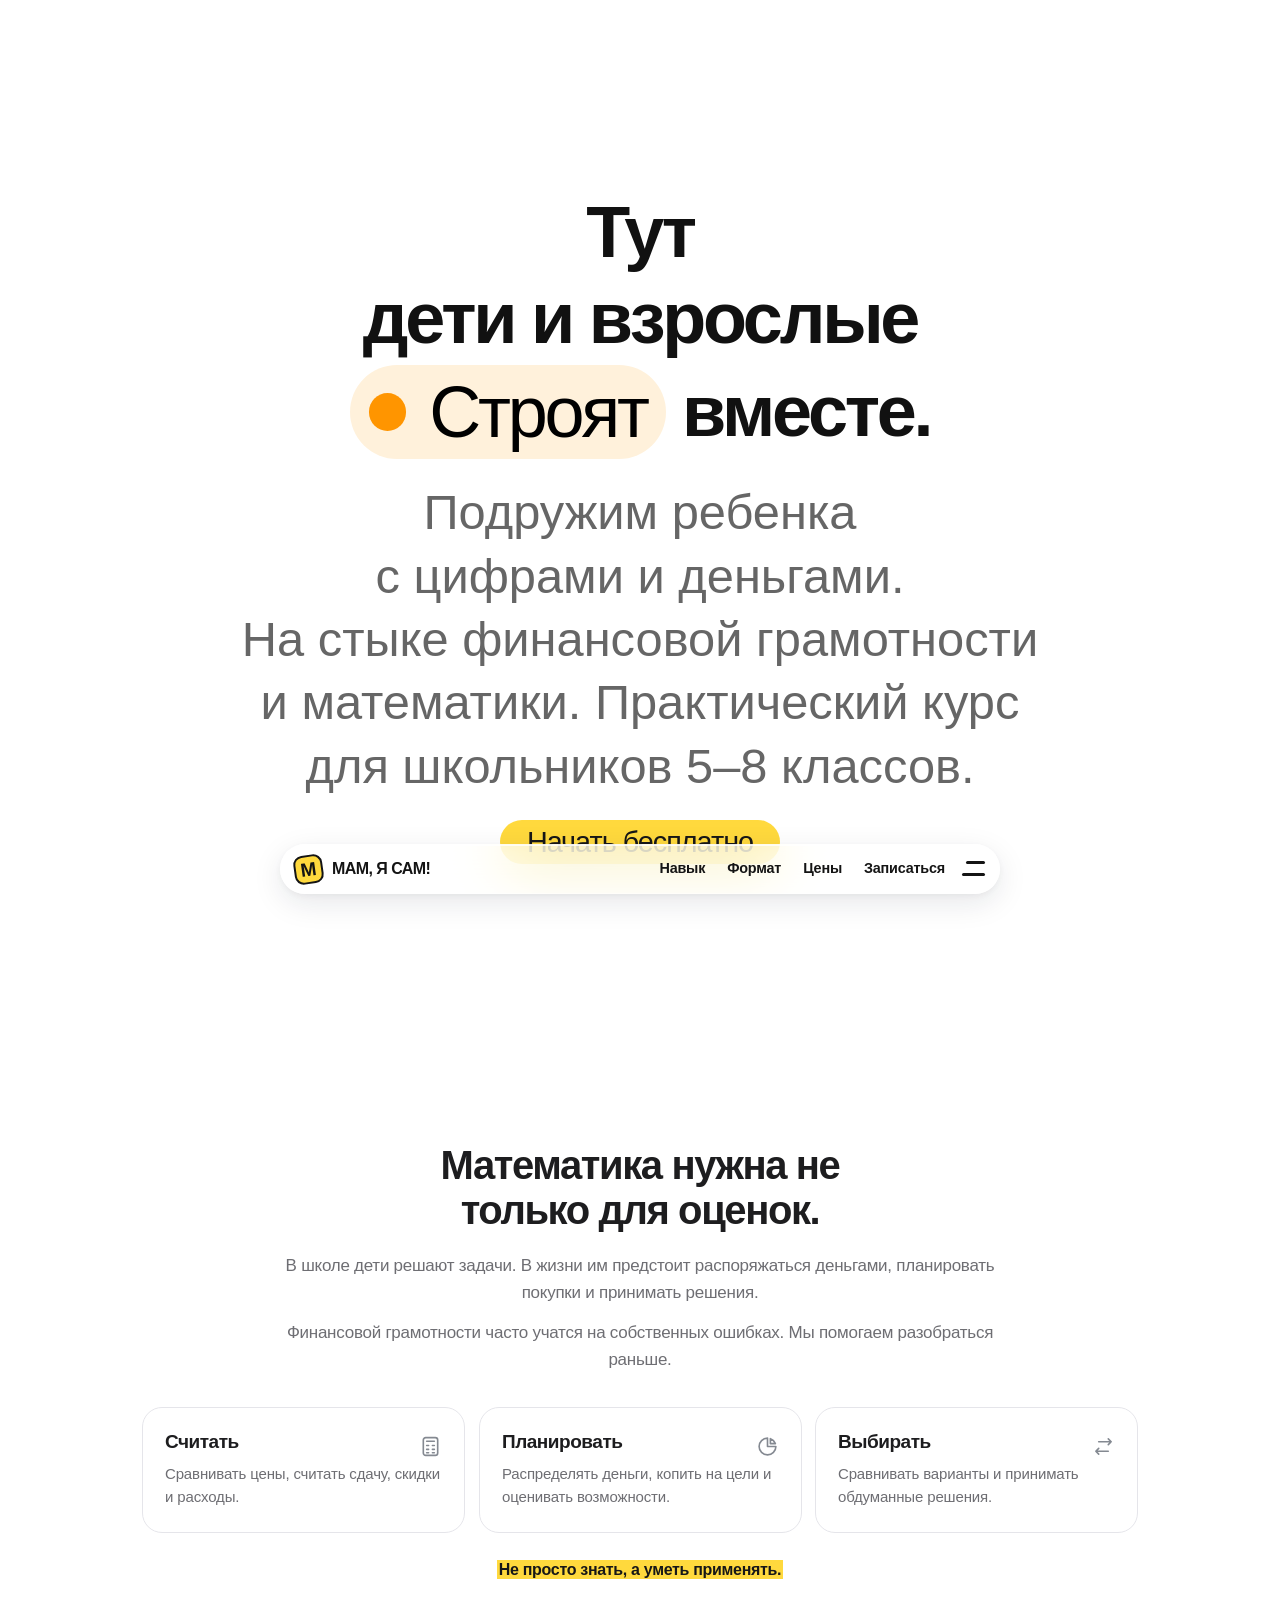
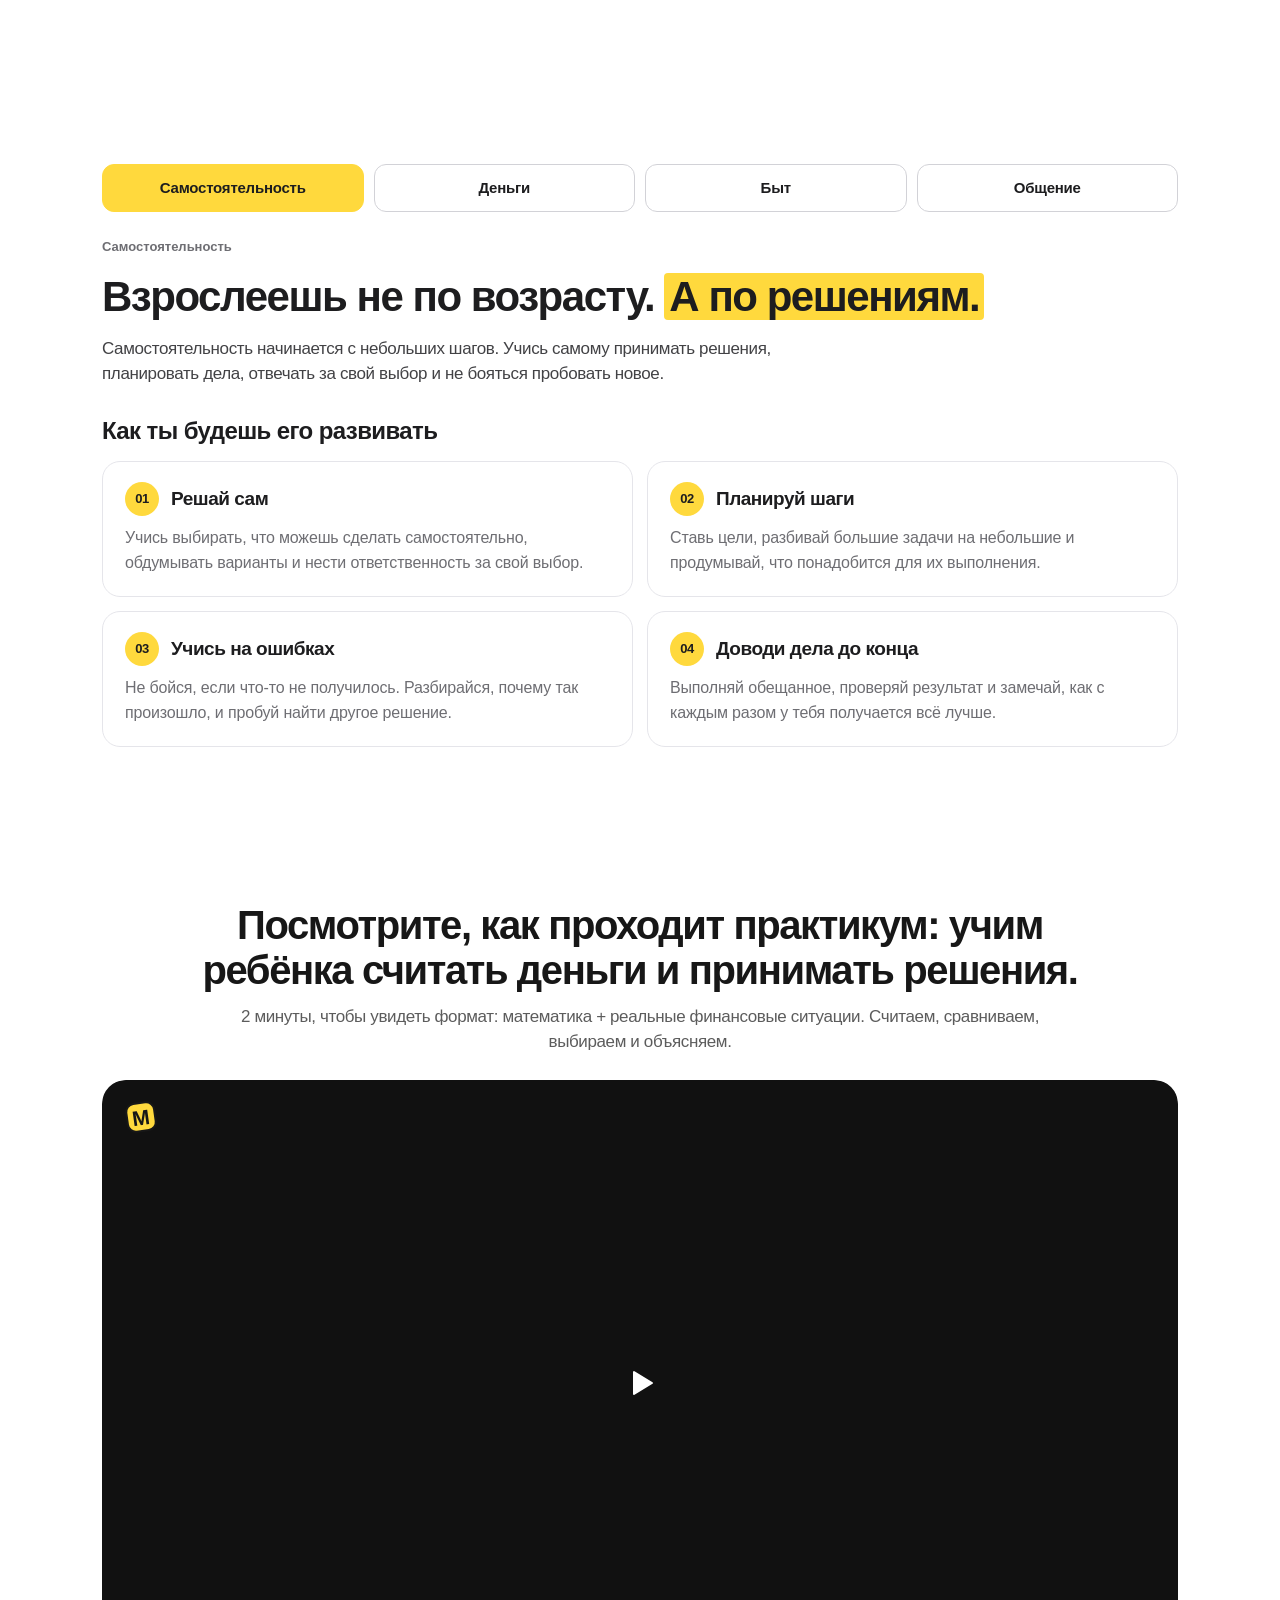
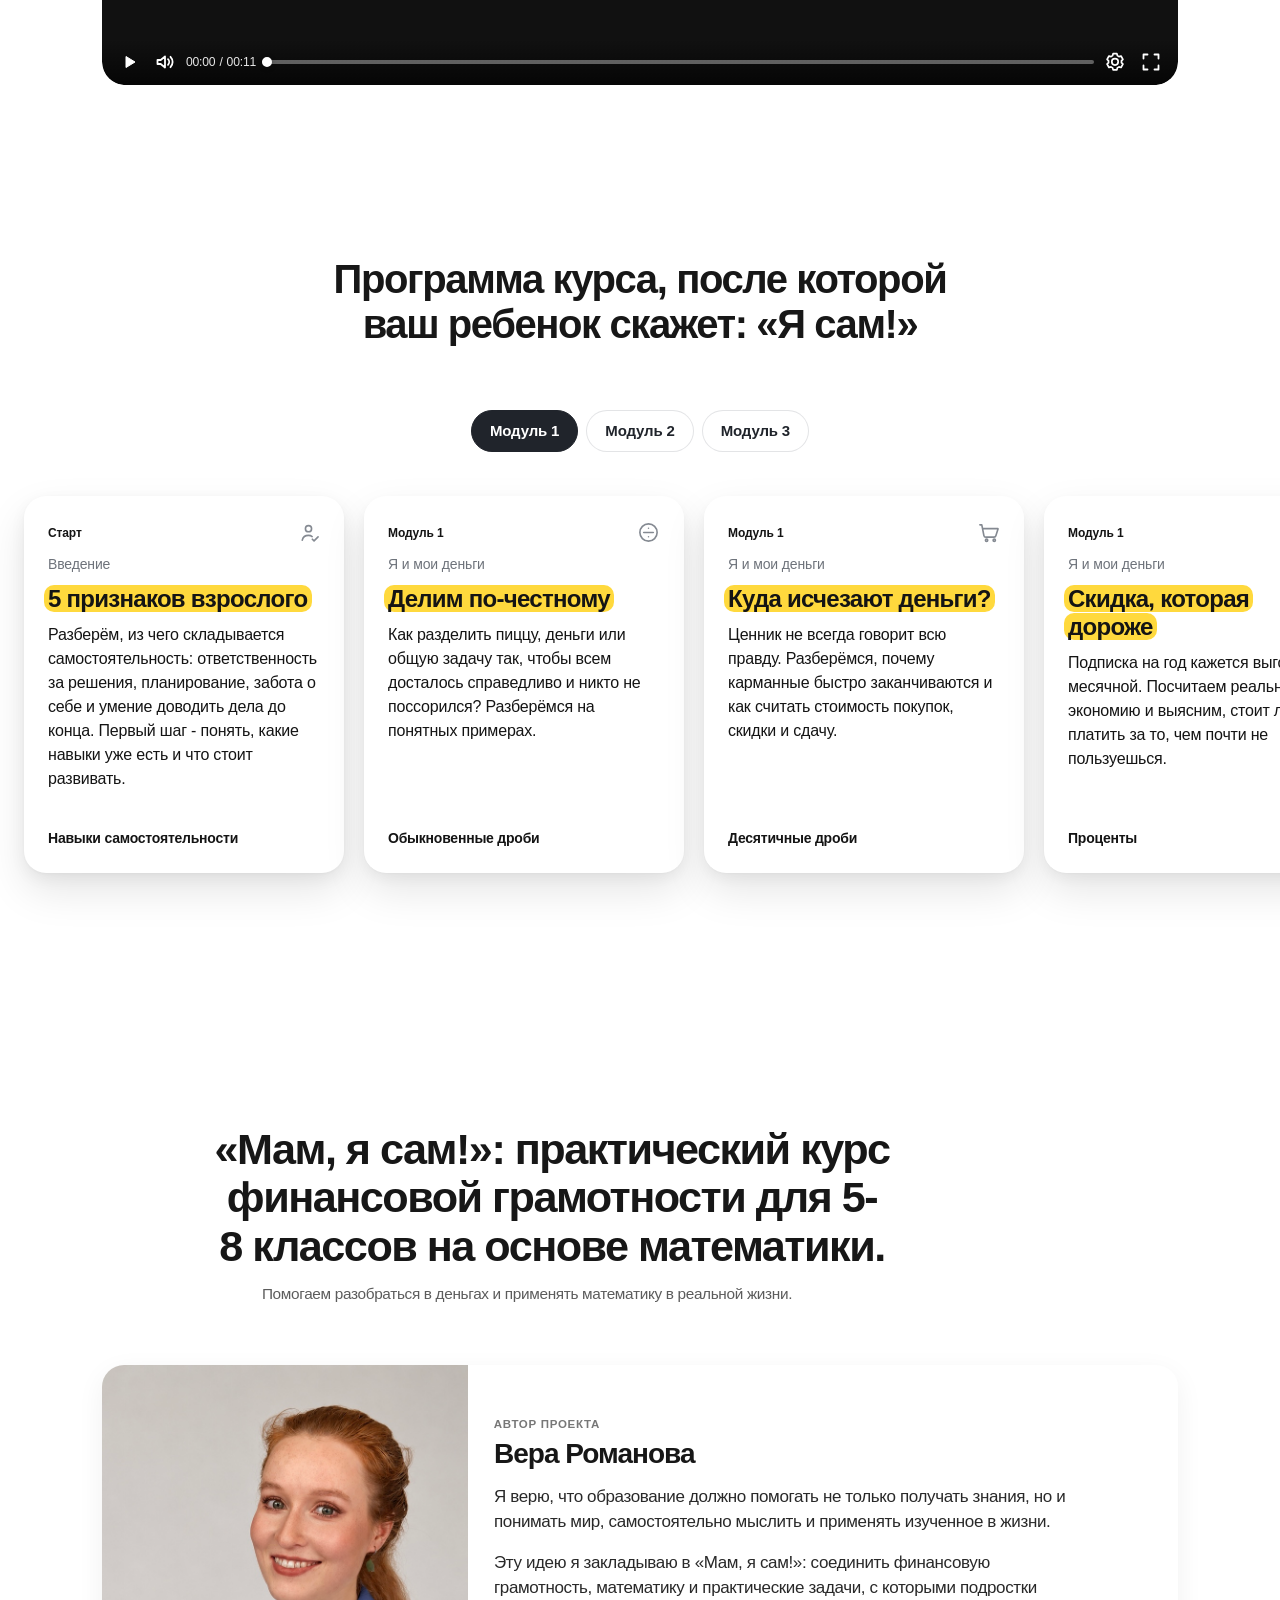
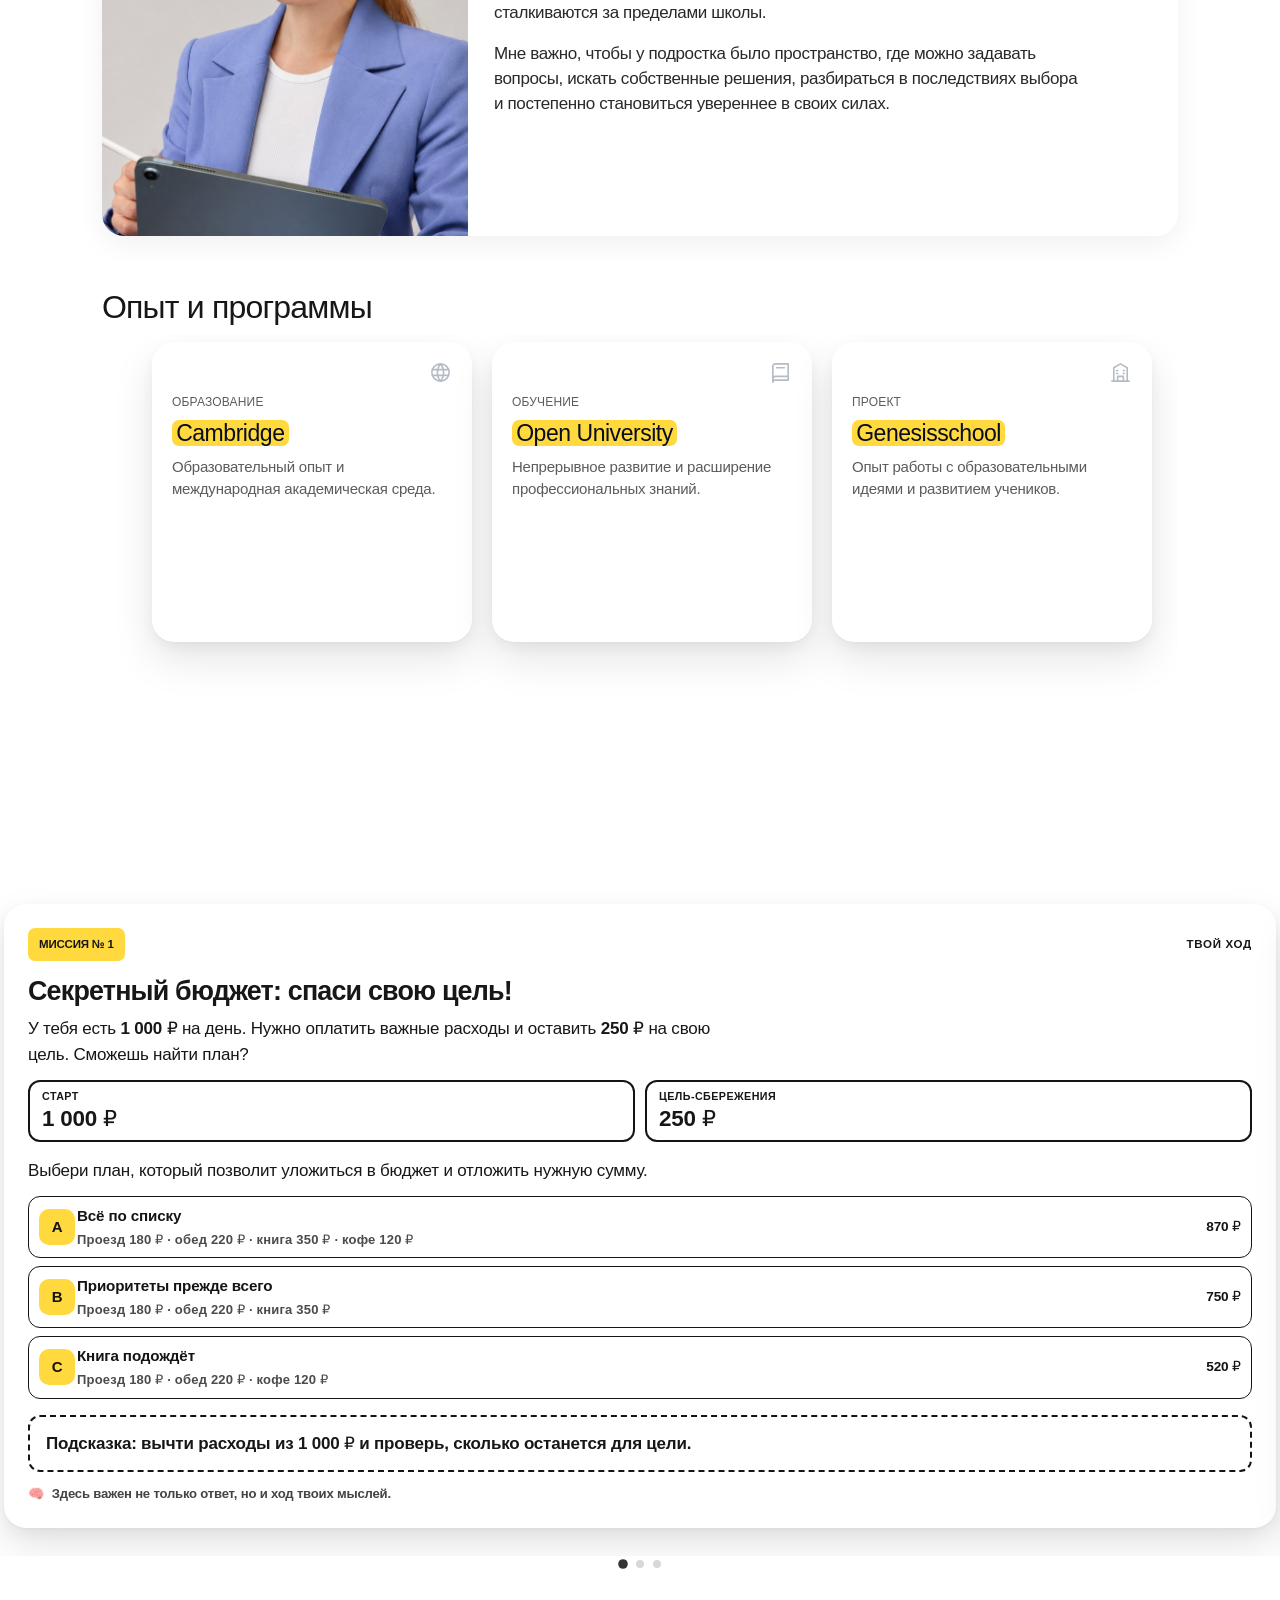
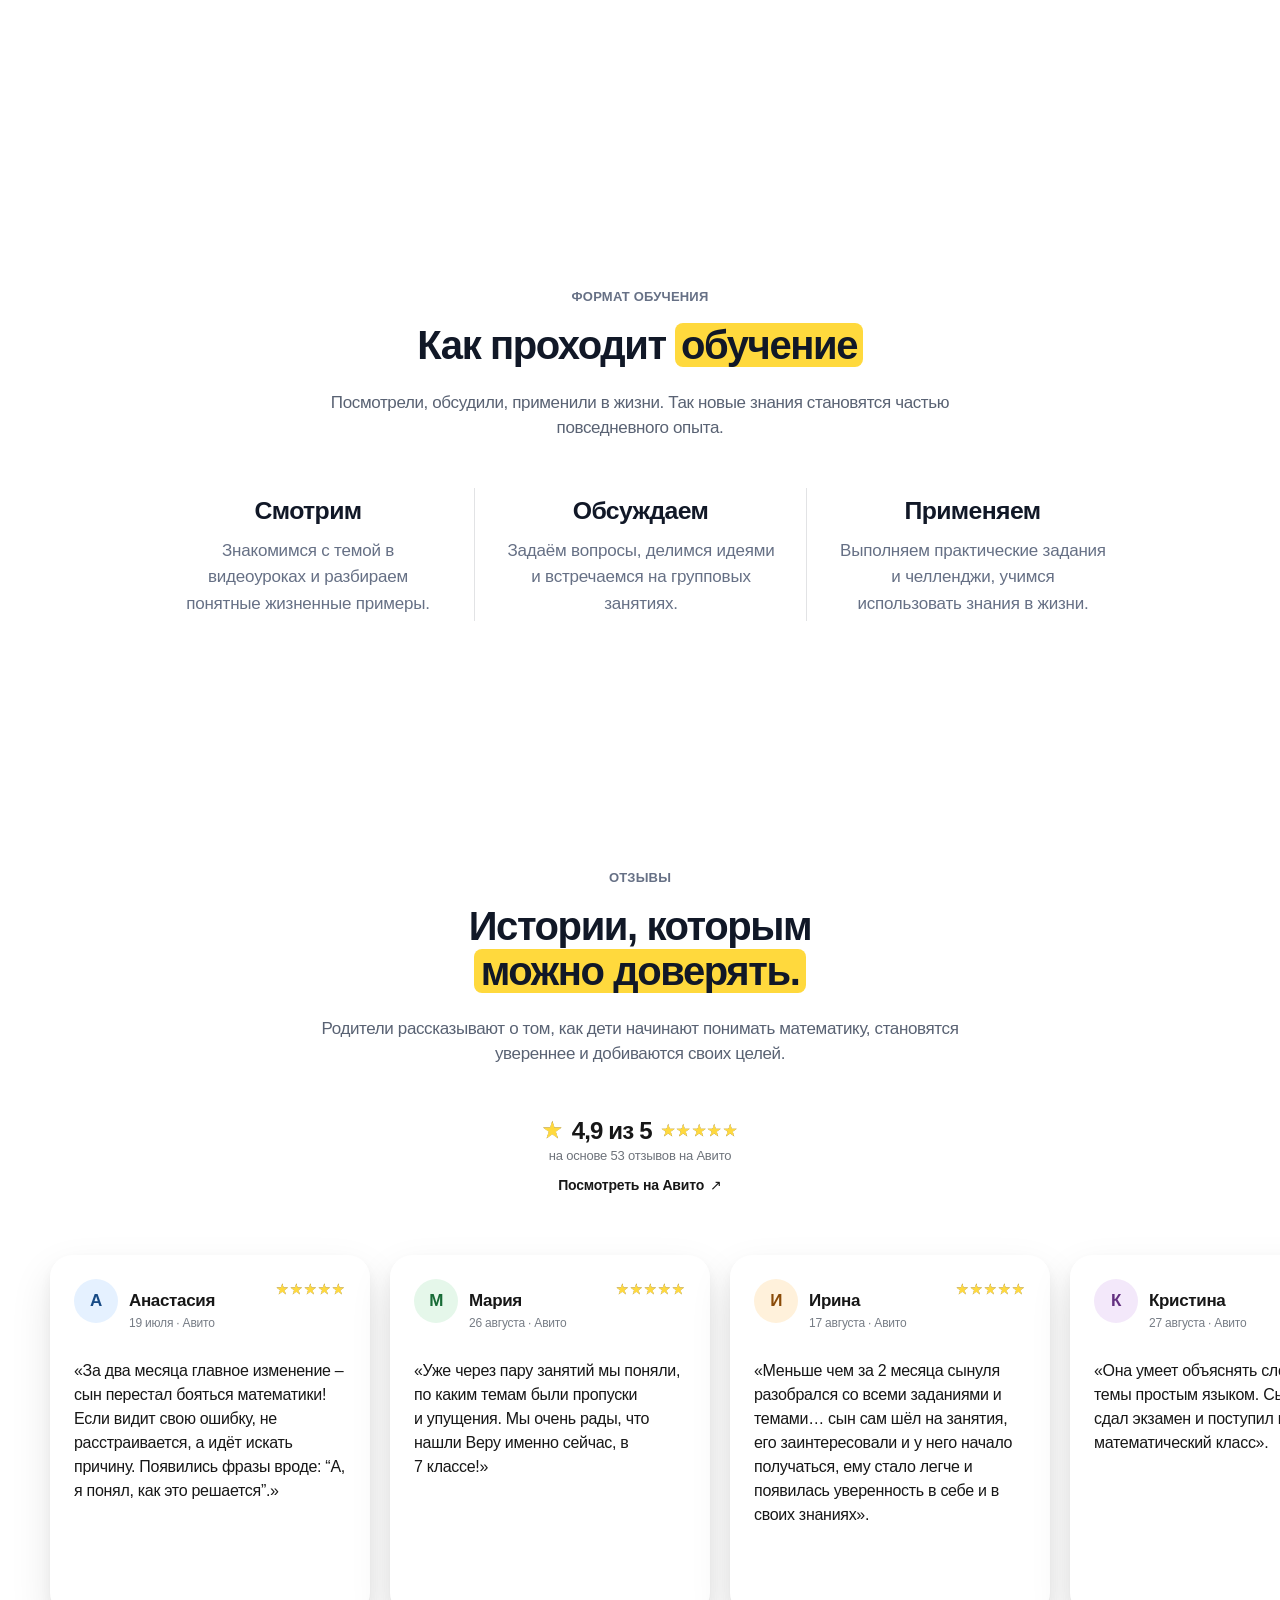
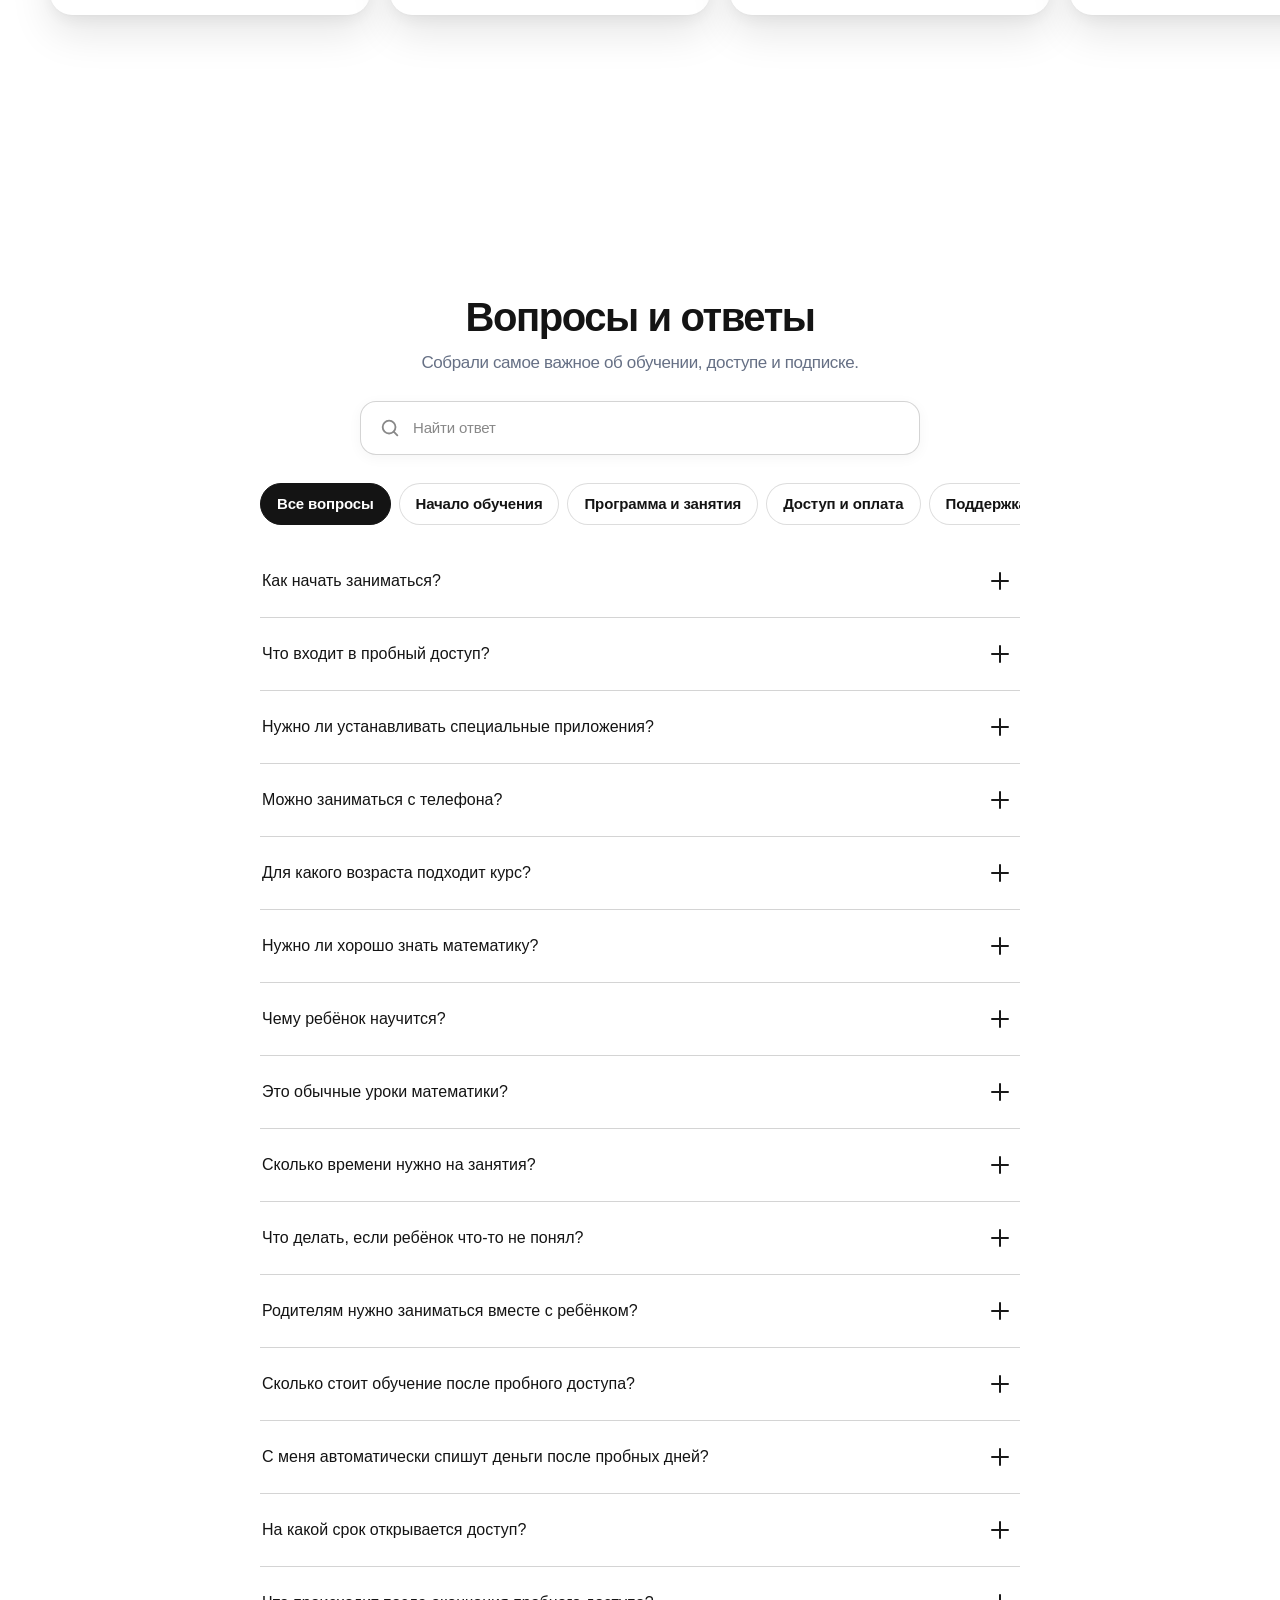
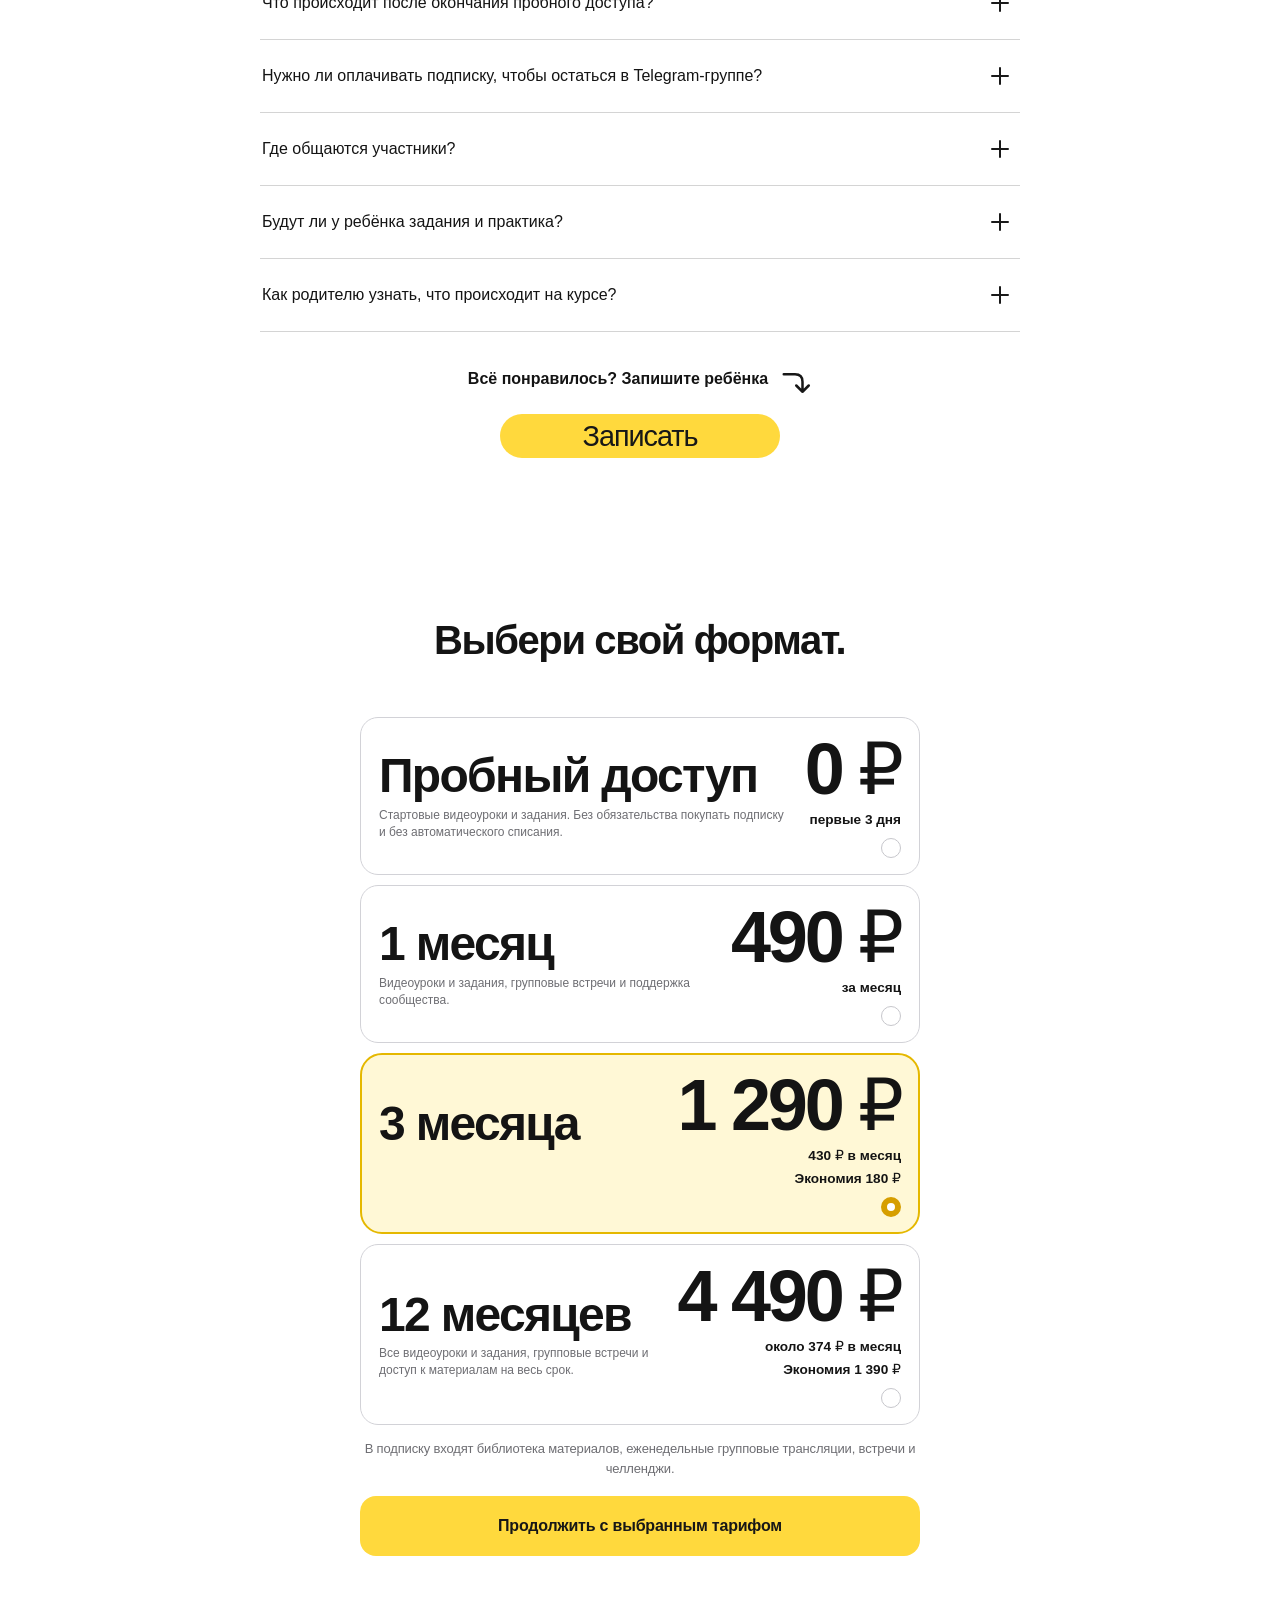
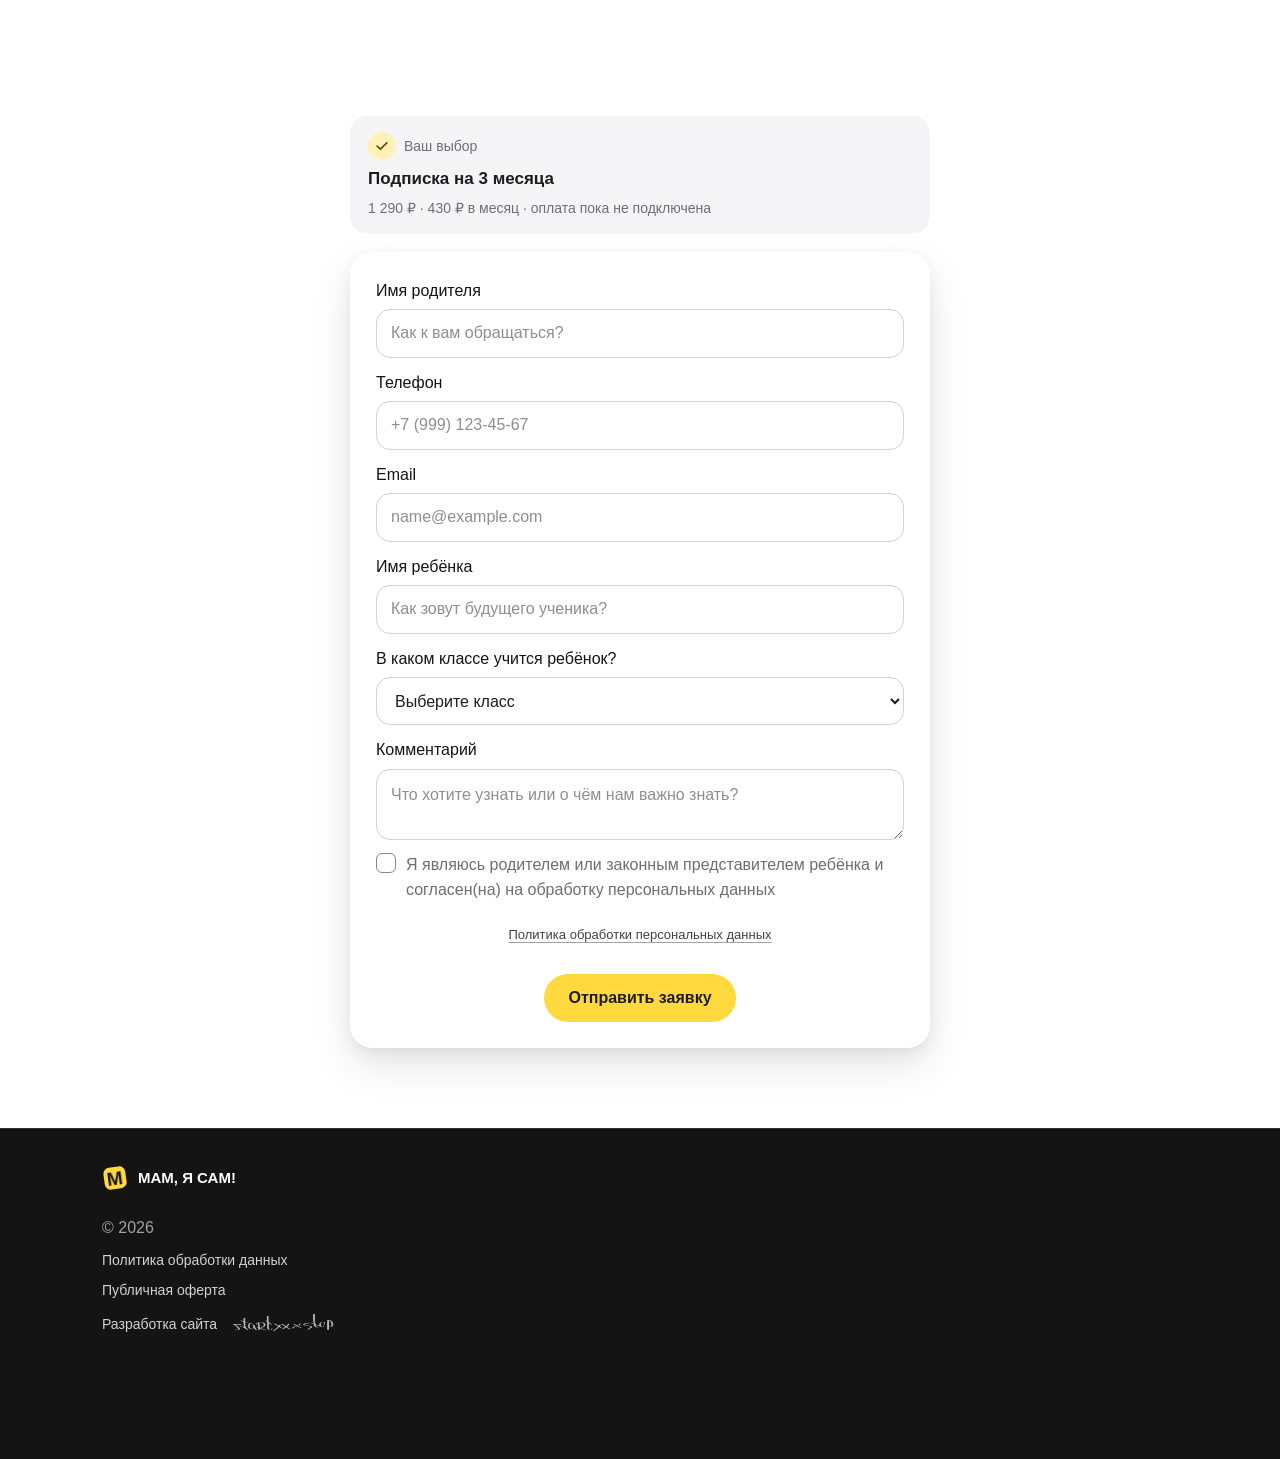
==== index.html @ 46f425ee "Load subtle Liquid Glass header interaction" ====
<!DOCTYPE html>
<html lang="ru">
<head>
<meta charset="UTF-8" />
<meta name="viewport" content="width=device-width, initial-scale=1.0, viewport-fit=cover" />
<script id="page-loading-script" src="js/page-loading.js"></script>
<link rel="stylesheet" href="styles-critical.css" />
<script id="scroll-position-script" src="js/scroll-position.js"></script>

<title>Курс финансовой грамотности для детей</title>
<meta name="description" content="Финансовая грамотность для детей." />
<meta name="theme-color" content="#080d20" />
<meta property="og:title" content="Курс финансовой грамотности для детей" />
<meta property="og:description" content="Финансовая грамотность для детей." />
<meta property="og:type" content="website" />
<link rel="icon" type="image/svg+xml" href="favicon.svg?v=2" />
<link rel="apple-touch-icon" href="favicon.svg?v=2" />


<link rel="stylesheet" href="styles.css" />






<!-- Late CSS overrides moved into head to prevent old-style flash during reload. -->








































<script id="hero-notion-word-rotation" src="js/hero-word-rotation.js"></script>

<link rel="stylesheet" href="styles-03.css" />





















































































</head>
<body>
<script src="js/about-hash-reset.js"></script>

<!-- TOP BAR -->
<header class="topbar">
  <div class="topbar__in">
    <a href="#" class="logo" aria-label="Мам, я сам! – на главную"><span class="logo__dot" id="easterEggLogo"></span><span class="logo__text"><span class="logo__name">МАМ, Я САМ!</span></span></a>
    <div class="header-duck" id="headerDuck" aria-hidden="true"><svg xmlns="http://www.w3.org/2000/svg" width="24" height="24" viewBox="0 0 24 24" role="presentation">
<path fill="#FFD21C" d="M8.5 5A1.5 1.5 0 0 0 7 6.5A1.5 1.5 0 0 0 8.5 8A1.5 1.5 0 0 0 10 6.5A1.5 1.5 0 0 0 8.5 5M10 2a5 5 0 0 1 5 5c0 1.7-.85 3.2-2.14 4.1c1.58.15 3.36.51 5.14 1.4c3 1.5 4-.5 4-.5s-1 9-7 9H9s-5 0-5-5c0-3 3-4 2-6c-4 0-4-3.5-4-3.5c1 .5 2.24.5 3 .15A5.02 5.02 0 0 1 10 2"/>
<path fill="#FF8617" d="M2 6.5c1 .5 2.24.5 3 .15c.36.45.8.83 1.3 1.13c.15.83.02 1.63-.3 2.22C3.2 10 2 8.3 2 6.5Z"/>
<path fill="#F4B900" d="M10.7 12.5c2.1-.9 4.8-.4 6.5 1.1c-2 .1-3.8 1-5.1 2.5c.2-1.5-.2-2.7-1.4-3.6Z"/>
<circle cx="8.5" cy="6.5" r="1.05" fill="#171717"/>
<circle cx="8.2" cy="6.18" r=".25" fill="#FFFFFF"/>
</svg></div>
    
    <div class="topbar__right">
      <nav class="topbar__nav" aria-label="Основная навигация">
        <a href="#skill">Навык</a>
        <a href="#learning-format">Формат</a>
        <a href="#pricing">Цены</a>
        <a href="#signup">Записаться</a>
      </nav>
    </div>
    <button class="hero__menu-trigger" id="heroMenuTrigger" type="button" aria-label="Открыть разделы сайта" aria-expanded="false" aria-controls="heroMenu"><span></span><span></span></button>
  </div>
    <nav class="hero-menu" id="heroMenu" aria-label="Главные разделы сайта" aria-hidden="true" inert>
      <button class="hero-menu__theme-toggle" id="themeToggle" type="button" aria-label="Переключить светлую или тёмную тему" aria-pressed="false">
        <svg viewBox="0 0 24 24" aria-hidden="true" focusable="false">
          <circle cx="12" cy="12" r="10" fill="none" stroke="currentColor"></circle>
          <path d="M12 2a5 5 0 0 1 0 10 5 5 0 0 0 0 10A10 10 0 0 0 12 2Z" fill="#171717" stroke="none"></path>
          <circle cx="12" cy="7" r="1.35" fill="#171717" stroke="none"></circle>
          <circle cx="12" cy="17" r="1.35" fill="#fff" stroke="none"></circle>
        </svg>
      </button>
      <div class="hero-menu__links">
        <a href="#program-all">Программа курса</a>
        <a href="#about">Автор и проект</a>
        <a href="#learning-format">Формат обучения</a>
        <a href="#reviews">Отзывы</a>
        <a href="#pricing">Тарифы</a>
        <a href="#faq">Вопросы и ответы</a>
        
      </div>
      <a class="hero-menu__contact" href="https://t.me/VeraRomanowa" target="_blank" rel="noopener noreferrer" aria-label="Связаться с автором в Telegram">
        <span>Связаться</span>
      </a>
      <div class="hero-menu__social" aria-label="Социальные сети">
        <a class="hero-menu__social-icon" href="https://t.me/maam_ya_sam" target="_blank" rel="noopener noreferrer" aria-label="Telegram, канал Мам, я сам">
          <svg viewBox="0 0 24 24" aria-hidden="true" focusable="false">
            <path d="M22 2 15 22 11 13 2 9 22 2Z"></path>
            <path d="M22 2 11 13"></path>
          </svg>
        </a>
        <span class="hero-menu__social-icon" role="img" aria-label="Instagram">
          <svg viewBox="0 0 24 24" aria-hidden="true" focusable="false">
            <rect x="3" y="3" width="18" height="18" rx="5"></rect>
            <circle cx="12" cy="12" r="4"></circle>
            <circle cx="17.5" cy="6.7" r="1" fill="currentColor" stroke="none"></circle>
          </svg>
        </span>
        <span class="hero-menu__social-icon" role="img" aria-label="YouTube">
          <svg viewBox="0 0 24 24" aria-hidden="true" focusable="false">
            <rect x="2.5" y="5.5" width="19" height="13" rx="4"></rect>
            <path d="m10 9 5 3-5 3z"></path>
          </svg>
        </span>
      </div>
    </nav>
</header>


<main>
  <!-- HERO -->
  <section class="hero" id="top">
    <div class="hero__bg" aria-hidden="true"></div>
    <div class="hero__aura hero-kinetic" aria-hidden="true"><div class="hero-kinetic__thread"></div><span class="hero-kinetic__ball hero-kinetic__ball--1"></span><span class="hero-kinetic__ball hero-kinetic__ball--2"></span><span class="hero-kinetic__ball hero-kinetic__ball--3"></span><span class="hero-kinetic__ball hero-kinetic__ball--4"></span><span class="hero-kinetic__ball hero-kinetic__ball--5"></span><span class="hero-kinetic__ball hero-kinetic__ball--6"></span><span class="hero-kinetic__ball hero-kinetic__ball--7"></span></div>
    <div class="hero-menu-backdrop" id="heroMenuBackdrop" hidden></div>

    <div class="wrap hero__in">
      
      <div class="hero__content">
        <h1 class="hero__lead hero__lead-three-lines"><span class="hero__lead-line">Тут</span><span class="hero__lead-line">дети и взрослые</span><span class="hero__lead-line hero__lead-final-line"><span class="hero__word-pill" id="hero-rotating-verb-pill" aria-label="думают">думают</span> <span class="hero__together-word">вместе.</span></span></h1>
        <p class="hero__subtitle"><span class="hero__subtitle-first"><span class="hero__subtitle-line-one">Подружим ребенка</span><span class="hero__subtitle-line-two">с цифрами и деньгами.</span></span><span class="hero__subtitle-second">На стыке финансовой грамотности<br>и математики. Практический курс<br>для школьников 5–8 классов.</span></p>
        <a class="hero__cta hero-start-button" href="#pricing" aria-label="Начать сейчас" ><span>Начать бесплатно</span></a>
      </div>

    </div>
  </section>

  <!-- PROBLEM / SOLUTION -->
  <section class="problem-solution" aria-labelledby="problem-solution-heading">
    <div class="wrap problem-solution__wrap">
      <div class="problem-solution__intro">
        <h2 id="problem-solution-heading">Математика нужна не только для оценок.</h2>
        <p>В школе дети решают задачи. В жизни им предстоит распоряжаться деньгами, планировать покупки и принимать решения.</p>
        <p>Финансовой грамотности часто учатся на собственных ошибках. Мы помогаем разобраться раньше.</p>
      </div>

      <div class="problem-solution__skills" aria-label="Практические навыки курса">
        <article class="problem-solution__card">
          <div class="problem-solution__card-topline">
            <h3>Считать</h3>
            <span class="problem-solution__icon" aria-hidden="true">
            <svg viewBox="0 0 24 24" fill="none" xmlns="http://www.w3.org/2000/svg">
              <rect x="4.5" y="2.75" width="15" height="18.5" rx="2.5" stroke="currentColor" stroke-width="1.7"/>
              <path d="M8 6.5h8M8 11h2m4 0h2M8 15h2m4 0h2M8 18.5h2m4 0h2" stroke="currentColor" stroke-width="1.7" stroke-linecap="round"/>
            </svg>
          </span>
          </div>
          <p>Сравнивать цены, считать сдачу, скидки и расходы.</p>
        </article>
        <article class="problem-solution__card">
          <div class="problem-solution__card-topline">
            <h3>Планировать</h3>
            <span class="problem-solution__icon" aria-hidden="true">
            <svg viewBox="0 0 24 24" fill="none" xmlns="http://www.w3.org/2000/svg">
              <path d="M12 3.25a8.75 8.75 0 1 0 8.75 8.75H12V3.25Z" stroke="currentColor" stroke-width="1.7" stroke-linejoin="round"/>
              <path d="M15 3.8a8.8 8.8 0 0 1 5.2 5.2H15V3.8Z" stroke="currentColor" stroke-width="1.7" stroke-linejoin="round"/>
            </svg>
          </span>
          </div>
          <p>Распределять деньги, копить на цели и оценивать возможности.</p>
        </article>
        <article class="problem-solution__card">
          <div class="problem-solution__card-topline">
            <h3>Выбирать</h3>
            <span class="problem-solution__icon" aria-hidden="true">
            <svg viewBox="0 0 24 24" fill="none" xmlns="http://www.w3.org/2000/svg">
              <path d="M7 7h13m0 0-3-3m3 3-3 3M17 17H4m0 0 3-3m-3 3 3 3" stroke="currentColor" stroke-width="1.7" stroke-linecap="round" stroke-linejoin="round"/>
            </svg>
          </span>
          </div>
          <p>Сравнивать варианты и принимать обдуманные решения.</p>
        </article>
      </div>

      <p class="problem-solution__closing"><mark>Не просто знать, а уметь применять.</mark></p>
    </div>
  </section>

  <!-- SKILL -->
  <section class="skill" id="skill">
    <div class="wrap skill__wrap">
      <div class="skill__tabs" role="tablist" aria-label="Навыки самостоятельности">
        <button class="skill__tab is-active" id="skill-tab-1" type="button" role="tab" aria-selected="true" aria-controls="skill-panel" data-skill="0">Самостоятельность</button>
        <button class="skill__tab" id="skill-tab-2" type="button" role="tab" aria-selected="false" aria-controls="skill-panel" data-skill="1" tabindex="-1">Деньги</button>
        <button class="skill__tab" id="skill-tab-3" type="button" role="tab" aria-selected="false" aria-controls="skill-panel" data-skill="2" tabindex="-1">Быт</button>
        <button class="skill__tab" id="skill-tab-4" type="button" role="tab" aria-selected="false" aria-controls="skill-panel" data-skill="3" tabindex="-1">Общение</button>
      </div>
      <div id="skill-panel" role="tabpanel" aria-labelledby="skill-tab-1" tabindex="0">
        <div class="skill__eyebrow"><span id="skillName">Самостоятельность</span></div>
        <h2 id="skillHeading">Взрослеешь не по возрасту. <mark>А по решениям.</mark></h2>
        <p class="skill__lead" id="skillLead">Самостоятельность начинается с небольших шагов. Учись самому принимать решения, планировать дела, отвечать за свой выбор и не бояться пробовать новое.</p>
        <h3 class="skill__subheading">Как ты будешь его развивать</h3>
        <div class="skill__grid" id="skillCards">
          <article class="skill__item"><h3><span class="skill__number">01</span> Решай сам</h3><p>Учись выбирать, что можешь сделать самостоятельно, обдумывать варианты и нести ответственность за свой выбор.</p></article>
          <article class="skill__item"><h3><span class="skill__number">02</span> Планируй шаги</h3><p>Ставь цели, разбивай большие задачи на небольшие и продумывай, что понадобится для их выполнения.</p></article>
          <article class="skill__item"><h3><span class="skill__number">03</span> Учись на ошибках</h3><p>Не бойся, если что-то не получилось. Разбирайся, почему так произошло, и пробуй найти другое решение.</p></article>
          <article class="skill__item"><h3><span class="skill__number">04</span> Доводи дела до конца</h3><p>Выполняй обещанное, проверяй результат и замечай, как с каждым разом у тебя получается всё лучше.</p></article>
        </div>
      </div>
    </div>
  </section>



  <!-- VIDEO -->
  <section class="video">
    <div class="wrap">
      <div class="video__heading-row">
        <h2>Посмотрите, как проходит практикум: учим ребёнка считать деньги и принимать решения.</h2>
      </div>
      <p class="video__subtitle">2 минуты, чтобы увидеть формат: математика + реальные финансовые ситуации. Считаем, сравниваем, выбираем и объясняем.</p>

      <div class="video__player" id="videoPlayer" role="region" aria-label="Видеоплеер практикума">
        <video class="video__media" id="practiceVideo" preload="none" playsinline poster="https://images.pexels.com/videos/7749296/pexels-photo-7749296.jpeg?auto=compress&dpr=1&h=750&w=1260">
          <source src="https://videos.pexels.com/video-files/7749296/7749296-hd_1920_1080_30fps.mp4" type="video/mp4">
        </video>
        <div class="video__brand" aria-label="Логотип проекта">
          <span class="video__logo-mark" aria-hidden="true"></span>
        </div>
        <button class="video__play" type="button" aria-label="Воспроизвести видео">
          <svg class="video__icon-play" viewBox="0 0 24 24" aria-hidden="true"><path d="M9 6.5v11l9-5.5z" fill="currentColor" stroke="currentColor" stroke-linejoin="round"/></svg>
          <svg class="video__icon-pause" viewBox="0 0 24 24" aria-hidden="true"><path d="M8 6.5v11M16 6.5v11" fill="none" stroke="currentColor" stroke-width="2.4" stroke-linecap="round"/></svg>
        </button>
        <span class="video__preview-duration" aria-hidden="true">00:11</span>
        <div class="video__controls">
          <button class="video__icon-button video__toggle" type="button" aria-label="Воспроизвести">
            <svg class="video__icon-play" viewBox="0 0 24 24" aria-hidden="true"><path d="M9 6.5v11l9-5.5z" fill="currentColor" stroke="currentColor" stroke-linejoin="round"/></svg>
            <svg class="video__icon-pause" viewBox="0 0 24 24" aria-hidden="true"><path d="M8 6.5v11M16 6.5v11" fill="none" stroke="currentColor" stroke-width="2.4" stroke-linecap="round"/></svg>
          </button>
          <button class="video__icon-button video__mute" type="button" aria-label="Выключить звук">
            <svg viewBox="0 0 24 24" aria-hidden="true"><path d="M4.5 10v4h3.2l4.3 3.5v-11l-4.3 3.5z" fill="none" stroke="currentColor" stroke-width="1.8" stroke-linecap="round" stroke-linejoin="round"/><g class="video__sound-waves" fill="none" stroke="currentColor" stroke-width="1.8" stroke-linecap="round"><path d="M15 9.2a4 4 0 0 1 0 5.6"/><path d="M17.5 6.8a7.5 7.5 0 0 1 0 10.4"/></g><path class="video__sound-cross" d="m15 9 5 6m0-6-5 6" fill="none" stroke="currentColor" stroke-width="1.8" stroke-linecap="round"/></svg>
          </button>
          <span class="video__time video__current-time">00:00</span>
          <span class="video__time video__duration">00:11</span>
          <input class="video__seek" type="range" min="0" max="1000" value="0" step="1" aria-label="Перемотка видео">
          <button class="video__icon-button video__fullscreen" type="button" aria-label="На весь экран">
            <svg viewBox="0 0 24 24" aria-hidden="true"><path d="M8.5 4.5h-4v4M15.5 4.5h4v4M19.5 15.5v4h-4M4.5 15.5v4h4" fill="none" stroke="currentColor" stroke-width="1.8" stroke-linecap="round" stroke-linejoin="round"/></svg>
          </button>
          <select class="video__quality" aria-label="Качество видео">
            <option value="1080">1080p</option><option value="720">720p</option>
            <option value="480">480p</option>
          </select>
        </div>
      </div>
      
    </div>
  </section>


  <!-- ВСЯ ПРОГРАММА -->
  <section class="program-all" id="program-all" aria-labelledby="program-all-heading">
    <div class="wrap">
      <h2 id="program-all-heading">Программа курса, после которой ваш ребенок скажет: «Я сам!»</h2>
      <p class="program-all__subtitle">Каждый модуль - маленький шаг: посмотрели, обсудили, применили в жизни.</p>
    </div>
    <div class="program-module-switcher" id="program-module-switcher" role="group" aria-label="Выбор модуля программы">
      <button class="program-module-switcher__button is-active" type="button" data-module="1" aria-pressed="true">Модуль 1</button>
      <button class="program-module-switcher__button" type="button" data-module="2" aria-pressed="false">Модуль 2</button>
      <button class="program-module-switcher__button" type="button" data-module="3" aria-pressed="false">Модуль 3</button>
    </div>
    <div class="program-all__carousel" aria-label="Карточки программы. Прокручивайте по горизонтали">
      <div class="program-all__card" aria-label="Карточка программы 1"><div class="program-all__card-content"><div class="program-all__card-topline"><strong>Старт</strong><svg class="program-all__card-icon" data-symbol="person.crop.circle.badge.checkmark" viewBox="0 0 24 24" fill="none" stroke="currentColor" stroke-width="1.7" stroke-linecap="round" stroke-linejoin="round" aria-hidden="true"><circle cx="12" cy="8" r="3.2"/><path d="M5.5 20c.7-3.2 3.1-5 6.5-5 1.5 0 2.8.4 3.8 1.2"/><path d="m16 19 1.8 1.8L22 16.5"/></svg></div><span>Введение</span><h3><mark>5 признаков взрослого</mark></h3><p>Разберём, из чего складывается самостоятельность: ответственность за решения, планирование, забота о себе и умение доводить дела до конца. Первый шаг - понять, какие навыки уже есть и что стоит развивать.</p><span>Навыки самостоятельности</span></div></div>
      <div class="program-all__card" aria-label="Карточка программы 2"><div class="program-all__card-content"><div class="program-all__card-topline"><strong>Модуль 1</strong><svg class="program-all__card-icon" data-symbol="divide" viewBox="0 0 24 24" fill="none" stroke="currentColor" stroke-width="1.7" stroke-linecap="round" stroke-linejoin="round" aria-hidden="true"><circle cx="12" cy="12" r="9"/><path d="M7 12h10"/><circle cx="12" cy="7.5" r=".8" fill="currentColor" stroke="none"/><circle cx="12" cy="16.5" r=".8" fill="currentColor" stroke="none"/></svg></div><span>Я и мои деньги</span><h3><mark>Делим по-честному</mark></h3><p>Как разделить пиццу, деньги или общую задачу так, чтобы всем досталось справедливо и никто не поссорился? Разберёмся на понятных примерах.</p><span>Обыкновенные дроби</span></div></div>
      <div class="program-all__card" aria-label="Карточка программы 3"><div class="program-all__card-content"><div class="program-all__card-topline"><strong>Модуль 1</strong><svg class="program-all__card-icon" data-symbol="cart" viewBox="0 0 24 24" fill="none" stroke="currentColor" stroke-width="1.7" stroke-linecap="round" stroke-linejoin="round" aria-hidden="true"><path d="M3 4h2l2.2 11.2a2 2 0 0 0 2 1.6h8.6a2 2 0 0 0 1.9-1.4L22 8H6"/><circle cx="10" cy="20" r="1.2"/><circle cx="18" cy="20" r="1.2"/></svg></div><span>Я и мои деньги</span><h3><mark>Куда исчезают деньги?</mark></h3><p>Ценник не всегда говорит всю правду. Разберёмся, почему карманные быстро заканчиваются и как считать стоимость покупок, скидки и сдачу.</p><span>Десятичные дроби</span></div></div>
      <div class="program-all__card" aria-label="Карточка программы 4"><div class="program-all__card-content"><div class="program-all__card-topline"><strong>Модуль 1</strong><svg class="program-all__card-icon" data-symbol="percent" viewBox="0 0 24 24" fill="none" stroke="currentColor" stroke-width="1.7" stroke-linecap="round" stroke-linejoin="round" aria-hidden="true"><circle cx="12" cy="12" r="9"/><path d="m8 16 8-8"/><circle cx="8.3" cy="8.3" r="1.4"/><circle cx="15.7" cy="15.7" r="1.4"/></svg></div><span>Я и мои деньги</span><h3><mark>Скидка, которая дороже</mark></h3><p>Подписка на год кажется выгоднее месячной. Посчитаем реальную экономию и выясним, стоит ли платить за то, чем почти не пользуешься.</p><span>Проценты</span></div></div>
      <div class="program-all__card" aria-label="Карточка программы 5"><div class="program-all__card-content"><div class="program-all__card-topline"><strong>Модуль 1</strong><svg class="program-all__card-icon" data-symbol="target" viewBox="0 0 24 24" fill="none" stroke="currentColor" stroke-width="1.7" stroke-linecap="round" stroke-linejoin="round" aria-hidden="true"><circle cx="12" cy="12" r="9"/><circle cx="12" cy="12" r="5.5"/><circle cx="12" cy="12" r="1.8"/><path d="m13.5 10.5 6-6"/></svg></div><span>Я и мои деньги</span><h3><mark>Копилка на самокат</mark></h3><p>Научимся рассчитывать, сколько откладывать на мечту, и учитывать непредвиденные расходы и рост цен. Так цель станет ближе, а план сбережений реалистичнее.</p><span>Линейные уравнения</span></div></div>
      <div class="program-all__card" aria-label="Карточка программы 6"><div class="program-all__card-content"><div class="program-all__card-topline"><strong>Модуль 1</strong><svg class="program-all__card-icon" data-symbol="chart.line.uptrend.xyaxis" viewBox="0 0 24 24" fill="none" stroke="currentColor" stroke-width="1.7" stroke-linecap="round" stroke-linejoin="round" aria-hidden="true"><path d="M4 19V5M4 19h16"/><path d="m6.5 15 4-4 3 2 5-6"/><path d="M15.5 7H18.5V10"/></svg></div><span>Я и мои деньги</span><h3><mark>Копилка растёт</mark></h3><p>Разберёмся, как складывать деньги из разных источников и планировать накопления. Обсудим идеи заработка для подростков младше 14 лет.</p><span>Системы уравнений</span></div></div>
      <div class="program-all__card" aria-label="Карточка программы 7"><div class="program-all__card-content"><div class="program-all__card-topline"><strong>Модуль 1</strong><svg class="program-all__card-icon" data-symbol="person.2" viewBox="0 0 24 24" fill="none" stroke="currentColor" stroke-width="1.7" stroke-linecap="round" stroke-linejoin="round" aria-hidden="true"><circle cx="9" cy="8" r="3"/><circle cx="17" cy="9" r="2.4"/><path d="M3.5 19c.4-3.2 2.3-5 5.5-5s5.1 1.8 5.5 5M14 14.5c3.7-.8 6 .8 6.5 3.5"/></svg></div><span>Я и мои деньги</span><h3><mark>Друг или должник?</mark></h3><p>Одолжил другу, а теперь неловко даже здороваться? Разберёмся, почему долги могут портить отношения и как договариваться о деньгах, чтобы сохранить дружбу.</p><span>Степени</span></div></div>
      <div class="program-all__card" aria-label="Карточка программы 8"><div class="program-all__card-content"><div class="program-all__card-topline"><strong>Модуль 1</strong><svg class="program-all__card-icon" data-symbol="house" viewBox="0 0 24 24" fill="none" stroke="currentColor" stroke-width="1.7" stroke-linecap="round" stroke-linejoin="round" aria-hidden="true"><path d="m3 11 9-7 9 7"/><path d="M5.5 10v10h13V10M9.5 20v-6h5v6"/></svg></div><span>Я и мои деньги</span><h3><mark>Квартира или свой дом?</mark></h3><p>Копить на своё жильё или выбрать другой путь? Разберёмся, как сравнивать варианты, оценивать расходы и решать, что выгоднее: квартира в городе или дом за его пределами.</p><span>Формулы сокращённого умножения</span></div></div>
      <div class="program-all__card" aria-label="Карточка программы 9"><div class="program-all__card-content"><div class="program-all__card-topline"><strong>Модуль 2</strong><svg class="program-all__card-icon" data-symbol="angle" viewBox="0 0 24 24" fill="none" stroke="currentColor" stroke-width="1.7" stroke-linecap="round" stroke-linejoin="round" aria-hidden="true"><path d="M5 19V5h14"/><path d="M5 19a14 14 0 0 0 14-14"/><path d="M5 12h7"/></svg></div><span>Я и моё пространство</span><h3><mark>Углы решают</mark></h3><p>Как подобрать удачный ракурс для аватарки и сделать комнату уютнее? Разберёмся, как углы и геометрия помогают в фотографиях, расстановке мебели и организации пространства.</p><span>Виды углов</span></div></div>
      <div class="program-all__card" aria-label="Карточка программы 10"><div class="program-all__card-content"><div class="program-all__card-topline"><strong>Модуль 2</strong><svg class="program-all__card-icon" data-symbol="ruler" viewBox="0 0 24 24" fill="none" stroke="currentColor" stroke-width="1.7" stroke-linecap="round" stroke-linejoin="round" aria-hidden="true"><path d="M4 18 18 4l3 3L7 21z"/><path d="m14 8 2 2m-5 1 2 2m-5 1 2 2"/></svg></div><span>Я и моё пространство</span><h3><mark>Глаз дизайнера</mark></h3><p>Почему одни комнаты выглядят дорого, а другие нет? Узнаем, как параллельные линии помогают создавать гармоничный интерьер и визуально делать пространство стильнее.</p><span>Параллельные прямые</span></div></div>
      <div class="program-all__card" aria-label="Карточка программы 11"><div class="program-all__card-content"><div class="program-all__card-topline"><strong>Модуль 2</strong><svg class="program-all__card-icon" data-symbol="wifi" viewBox="0 0 24 24" fill="none" stroke="currentColor" stroke-width="1.7" stroke-linecap="round" stroke-linejoin="round" aria-hidden="true"><path d="M3 9a14 14 0 0 1 18 0M6.5 12.5a9 9 0 0 1 11 0M10 16a4 4 0 0 1 4 0"/><circle cx="12" cy="19.5" r=".9" fill="currentColor" stroke="none"/></svg></div><span>Я и моё пространство</span><h3><mark>Wi-Fi в каждый угол</mark></h3><p>Где поставить роутер, чтобы сигнал ловил во всей квартире? Разберёмся, как медианы и биссектрисы помогают искать подходящие точки и планировать пространство с умом.</p><span>Медианы и биссектрисы</span></div></div>
      <div class="program-all__card" aria-label="Карточка программы 12"><div class="program-all__card-content"><div class="program-all__card-topline"><strong>Модуль 2</strong><svg class="program-all__card-icon" data-symbol="triangle" viewBox="0 0 24 24" fill="none" stroke="currentColor" stroke-width="1.7" stroke-linecap="round" stroke-linejoin="round" aria-hidden="true"><path d="m12 4 9 16H3z"/><path d="M12 4v16M3 20l9-7 9 7"/></svg></div><span>Я и моё пространство</span><h3><mark>Тарзанка без просчётов</mark></h3><p>Как выбрать место для тарзанки и рассчитать высоту крепления? Посмотрим, как геометрия и метод Фалеса помогают решать практические задачи и почему точные измерения важны для безопасности.</p><span>Высоты треугольника</span></div></div>
      <div class="program-all__card" aria-label="Карточка программы 13"><div class="program-all__card-content"><div class="program-all__card-topline"><strong>Модуль 2</strong><svg class="program-all__card-icon" data-symbol="sofa" viewBox="0 0 24 24" fill="none" stroke="currentColor" stroke-width="1.7" stroke-linecap="round" stroke-linejoin="round" aria-hidden="true"><path d="M5 12V9a2 2 0 0 1 2-2h10a2 2 0 0 1 2 2v3"/><path d="M4 11a2 2 0 0 0-2 2v5h20v-5a2 2 0 0 0-2-2"/><path d="M5 18v2m14-2v2"/></svg></div><span>Я и моё пространство</span><h3><mark>Диван пройдёт?</mark></h3><p>Как понять, войдёт ли диван в дверной проём и поместится ли на лестнице? Разберёмся, как размеры, объёмы и сечения помогают спланировать переезд и избежать неприятных сюрпризов.</p><span>Объёмы и сечения</span></div></div>
      <div class="program-all__card" aria-label="Карточка программы 14"><div class="program-all__card-content"><div class="program-all__card-topline"><strong>Модуль 3</strong><svg class="program-all__card-icon" data-symbol="chart.pie" viewBox="0 0 24 24" fill="none" stroke="currentColor" stroke-width="1.7" stroke-linecap="round" stroke-linejoin="round" aria-hidden="true"><path d="M11 3a9 9 0 1 0 10 10H11z"/><path d="M14 3.5A9 9 0 0 1 20.5 10H14z"/></svg></div><span>Я и реальный мир взрослых</span><h3><mark>Казино против математики</mark></h3><p>Почему лотерея обещает большие выигрыши, но чаще оставляет без денег? Разберёмся, как вероятность и статистика помогают оценивать шансы, замечать уловки и понимать, кто на самом деле в плюсе.</p><span>Математическая статистика</span></div></div>
      <div class="program-all__card" aria-label="Карточка программы 15"><div class="program-all__card-content"><div class="program-all__card-topline"><strong>Модуль 3</strong><svg class="program-all__card-icon" data-symbol="car" viewBox="0 0 24 24" fill="none" stroke="currentColor" stroke-width="1.7" stroke-linecap="round" stroke-linejoin="round" aria-hidden="true"><path d="m5 11 1.5-5h11L19 11"/><path d="M3 11h18v7H3z"/><path d="M6 18v2m12-2v2"/><circle cx="7" cy="14.5" r="1"/><circle cx="17" cy="14.5" r="1"/></svg></div><span>Я и реальный мир взрослых</span><h3><mark>Когда приедет такси?</mark></h3><p>Почему приложение обещает пять минут, а ждать приходится дольше? Разберёмся, как скорость, расстояние и время помогают рассчитывать поездки и проверять, насколько реалистичен прогноз.</p><span>Задачи на движение</span></div></div>
      <div class="program-all__card" aria-label="Карточка программы 16"><div class="program-all__card-content"><div class="program-all__card-topline"><strong>Модуль 3</strong><svg class="program-all__card-icon" data-symbol="bubble.left.and.bubble.right" viewBox="0 0 24 24" fill="none" stroke="currentColor" stroke-width="1.7" stroke-linecap="round" stroke-linejoin="round" aria-hidden="true"><path d="M4 5h11a3 3 0 0 1 3 3v4a3 3 0 0 1-3 3H9l-4 3v-3a3 3 0 0 1-3-3V8a3 3 0 0 1 2-3Z"/><path d="M13 18h4l4 3v-3a3 3 0 0 0 2-3v-2"/></svg></div><span>Я и реальный мир взрослых</span><h3><mark>Почему мама говорит «нет»?</mark></h3><p>Почему на просьбу что-то купить родители иногда отказывают? Разберёмся, как они принимают финансовые решения, что стоит за отказом и как договариваться без ссор.</p><span>Психология</span></div></div>
      <div class="program-all__card" aria-label="Карточка программы 17"><div class="program-all__card-content"><div class="program-all__card-topline"><strong>Модуль 3</strong><svg class="program-all__card-icon" data-symbol="lightbulb" viewBox="0 0 24 24" fill="none" stroke="currentColor" stroke-width="1.7" stroke-linecap="round" stroke-linejoin="round" aria-hidden="true"><path d="M9 18h6m-5 3h4"/><path d="M8 14.5a7 7 0 1 1 8 0c-.8.6-1 1.3-1 2.5H9c0-1.2-.2-1.9-1-2.5Z"/><path d="M12 2v1.5M4.9 5l1 1m12.2-1-1 1"/></svg></div><span>Я и реальный мир взрослых</span><h3><mark>Первые деньги</mark></h3><p>Как заработать на своей идее, если тебе ещё нет 14? Обсудим, какие небольшие проекты можно попробовать, как найти первых клиентов и превратить свои умения в полезный опыт.</p><span>Предпринимательство</span></div></div>
      <div class="program-all__card program-all__card--continuation" aria-label="Продолжение программы и новые модули"><div class="program-all__card-content"><div class="program-all__card-topline"><strong>Дальше - больше</strong><svg class="program-all__card-icon" data-symbol="arrow.right.circle" viewBox="0 0 24 24" fill="none" stroke="currentColor" stroke-width="1.7" stroke-linecap="round" stroke-linejoin="round" aria-hidden="true"><circle cx="12" cy="12" r="9"/><path d="M8 12h8m-4-4 4 4-4 4"/></svg></div><span>Продолжение следует</span><h3><mark>И это ещё не всё</mark></h3><p>На этом программа не заканчивается. Впереди - новые модули, неожиданные задачи и темы из реальной жизни. Будем добавлять знания, пробовать новое и открывать ещё больше возможностей.</p><a class="program-all__continuation-link" href="#pricing"><span>Узнать подробнее</span><svg viewBox="0 0 12 16" aria-hidden="true" focusable="false"><path d="M4 2.5 9 8l-5 5.5" fill="none" stroke="currentColor" stroke-width="1.6" stroke-linecap="round" stroke-linejoin="round"/></svg></a></div></div>
    </div>
  </section>

  <script id="custom-video-player-script" src="js/custom-video-player.js"></script>

  <!-- ABOUT -->
  <section class="about" id="about">
    <div class="wrap about__inner about-v2">
      <div class="about__content about-v2__intro">
        <h2 class="about-project-heading">«Мам, я сам!»: практический курс финансовой грамотности для 5-8 классов на основе математики.</h2>
        <p class="about-project-subtitle">Помогаем разобраться в деньгах и применять математику в реальной жизни.</p>
      </div>

      <div class="about-v2__author">
        <img class="about-v2__author-photo" src="IMG_3511.jpeg" alt="Вера Романова, автор проекта" loading="lazy" decoding="async" fetchpriority="low">
        <div class="about-v2__author-copy">
          <span class="about-v2__eyebrow">АВТОР ПРОЕКТА</span>
          <h3>Вера Романова</h3>
          <p>Я верю, что образование должно помогать не только получать знания, но и понимать мир, самостоятельно мыслить и применять изученное в жизни.</p>
          <p>Эту идею я закладываю в «Мам, я сам!»: соединить финансовую грамотность, математику и практические задачи, с которыми подростки сталкиваются за пределами школы.</p>
          <p>Мне важно, чтобы у подростка было пространство, где можно задавать вопросы, искать собственные решения, разбираться в последствиях выбора и постепенно становиться увереннее в своих силах.</p>
        </div>
        
      </div>
      <div class="about-achievements" aria-label="Достижения и программы автора">
        <h3 class="about-achievements__heading">Опыт и программы</h3>
        <div class="about-achievements__carousel" id="authorAchievements">
          <article class="about-achievements__card about-achievements__card--yellow">
            <svg class="about-achievements__icon" data-symbol="globe.europe.africa" viewBox="0 0 24 24" fill="none" stroke="currentColor" stroke-width="1.7" stroke-linecap="round" stroke-linejoin="round" aria-hidden="true"><circle cx="12" cy="12" r="9"/><path d="M3.5 9h17M3.5 15h17M12 3c2.2 2.4 3.2 5.4 3.2 9s-1 6.6-3.2 9c-2.2-2.4-3.2-5.4-3.2-9S9.8 5.4 12 3Z"/></svg>
            <span class="about-achievements__tag">ОБРАЗОВАНИЕ</span>
            <h4><mark>Cambridge</mark></h4>
            <p>Образовательный опыт и международная академическая среда.</p>
          </article>
          <article class="about-achievements__card about-achievements__card--purple">
            <svg class="about-achievements__icon" data-symbol="book.closed" viewBox="0 0 24 24" fill="none" stroke="currentColor" stroke-width="1.7" stroke-linecap="round" stroke-linejoin="round" aria-hidden="true"><path d="M4 5.5A2.5 2.5 0 0 1 6.5 3H20v17H6.5A2.5 2.5 0 0 0 4 22V5.5Z"/><path d="M4 18.5A2.5 2.5 0 0 1 6.5 16H20M8 7h8"/></svg>
            <span class="about-achievements__tag">ОБУЧЕНИЕ</span>
            <h4><mark>Open University</mark></h4>
            <p>Непрерывное развитие и расширение профессиональных знаний.</p>
          </article>
          <article class="about-achievements__card about-achievements__card--blue">
            <svg class="about-achievements__icon" data-symbol="building.2" viewBox="0 0 24 24" fill="none" stroke="currentColor" stroke-width="1.7" stroke-linecap="round" stroke-linejoin="round" aria-hidden="true"><path d="M3 21h18M5 21V7l7-4 7 4v14M9 21v-5h6v5M8 10h1m6 0h1M8 13h1m6 0h1"/></svg>
            <span class="about-achievements__tag">ПРОЕКТ</span>
            <h4><mark>Genesisschool</mark></h4>
            <p>Опыт работы с образовательными идеями и развитием учеников.</p>
          </article>
          <article class="about-achievements__card about-achievements__card--pink">
            <svg class="about-achievements__icon" data-symbol="person.2" viewBox="0 0 24 24" fill="none" stroke="currentColor" stroke-width="1.7" stroke-linecap="round" stroke-linejoin="round" aria-hidden="true"><circle cx="9" cy="8" r="3"/><circle cx="17" cy="9" r="2.5"/><path d="M3.5 20c.5-3.5 2.4-5.5 5.5-5.5s5 2 5.5 5.5M14.5 15c3.5-.8 5.6 1 6 4"/></svg>
            <span class="about-achievements__tag">МЕЖДУНАРОДНЫЙ ОПЫТ</span>
            <h4><mark>Обмен идеями</mark></h4>
            <p>Творческие встречи с единомышленниками на международных площадках и обмен опытом.</p>
          </article>
        </div>
      </div>
      <div class="about-v2__missions-shell">
        <div class="about-v2__missions-track" id="missionsTrack">
      <div class="about-v2__game" id="aboutGame">
        <div class="about-v2__game-top"><span class="about-v2__game-kicker">МИССИЯ № 1</span><span class="about-v2__game-status">ТВОЙ ХОД</span></div>
        <h3>Секретный бюджет: спаси свою цель!</h3>
        <p class="about-v2__game-intro">У тебя есть <strong>1 000 ₽</strong> на день. Нужно оплатить важные расходы и оставить <strong>250 ₽</strong> на свою цель. Сможешь найти план?</p>
        <div class="about-v2__budget" aria-label="Твой бюджет">
          <div><span>СТАРТ</span><strong>1 000 ₽</strong></div><div><span>ЦЕЛЬ-СБЕРЕЖЕНИЯ</span><strong>250 ₽</strong></div>
        </div>
        <p class="about-v2__question">Выбери план, который позволит уложиться в бюджет и отложить нужную сумму.</p>
        <div class="about-v2__choices" role="group" aria-label="Варианты плана">
          <button class="about-v2__choice" type="button" data-game-choice="a"><span class="about-v2__choice-letter">A</span><span><strong>Всё по списку</strong><small>Проезд 180 ₽ · обед 220 ₽ · книга 350 ₽ · кофе 120 ₽</small></span><span class="about-v2__choice-sum">870 ₽</span></button>
          <button class="about-v2__choice" type="button" data-game-choice="b"><span class="about-v2__choice-letter">B</span><span><strong>Приоритеты прежде всего</strong><small>Проезд 180 ₽ · обед 220 ₽ · книга 350 ₽</small></span><span class="about-v2__choice-sum">750 ₽</span></button>
          <button class="about-v2__choice" type="button" data-game-choice="c"><span class="about-v2__choice-letter">C</span><span><strong>Книга подождёт</strong><small>Проезд 180 ₽ · обед 220 ₽ · кофе 120 ₽</small></span><span class="about-v2__choice-sum">520 ₽</span></button>
        </div>
        <div class="about-v2__feedback" id="aboutGameFeedback" role="status" aria-live="polite">Подсказка: вычти расходы из 1 000 ₽ и проверь, сколько останется для цели.</div>
        <button class="about-v2__restart" id="aboutGameRestart" type="button" hidden>Попробовать ещё раз ↻</button>
        <div class="about-v2__game-foot"><span>🧠</span> Здесь важен не только ответ, но и ход твоих мыслей.</div>
      </div>

        <div class="about-v2__game about-v2__mission-extra" id="missionTwo">
          <div class="about-v2__game-top"><span class="about-v2__game-kicker">МИССИЯ № 2</span><span class="about-v2__game-status">ТВОЯ ОЧЕРЕДЬ</span></div>
          <h3>Поймай скидку: где выгоднее?</h3>
          <p class="about-v2__game-intro">Ты хочешь купить наушники за 1 200 ₽. Магазин предлагает скидку 25%. Сколько они будут стоить после скидки?</p>
          <div class="about-v2__budget" aria-label="Цена и скидка"><div><span>СТАРАЯ ЦЕНА</span><strong>1 200 ₽</strong></div><div><span>СКИДКА</span><strong>25%</strong></div></div>
          <p class="about-v2__question">Выбери правильную итоговую цену.</p>
          <div class="about-v2__choices" role="group" aria-label="Ответы на миссию 2">
            <button class="about-v2__choice" type="button" data-mission-two="a"><span class="about-v2__choice-letter">A</span><span><strong>900 ₽</strong><small>Скидка составит 300 ₽</small></span></button>
            <button class="about-v2__choice" type="button" data-mission-two="b"><span class="about-v2__choice-letter">B</span><span><strong>1 000 ₽</strong><small>Скидка составит 200 ₽</small></span></button>
            <button class="about-v2__choice" type="button" data-mission-two="c"><span class="about-v2__choice-letter">C</span><span><strong>300 ₽</strong><small>Это размер скидки, а не цена</small></span></button>
          </div>
          <div class="about-v2__feedback" id="missionTwoFeedback" role="status" aria-live="polite">Подсказка: найди четверть от 1 200 ₽, затем вычти её из старой цены.</div>
          <button class="about-v2__restart" type="button" data-mission-reset="two" hidden>Попробовать ещё раз ↻</button>
          <div class="about-v2__game-foot"><span>🧮</span> Проценты помогают сравнивать предложения, а не только видеть ярлык «скидка».</div>
        </div>
        <div class="about-v2__game about-v2__mission-extra" id="missionThree">
          <div class="about-v2__game-top"><span class="about-v2__game-kicker">МИССИЯ № 3</span><span class="about-v2__game-status">ВЫБИРАЙ СТРАТЕГИЮ</span></div>
          <h3>Цель близко: составь план</h3>
          <p class="about-v2__game-intro">Ты копишь на настольную игру за 1 800 ₽. Уже есть 1 050 ₽, а каждую неделю можешь откладывать 250 ₽.</p>
          <div class="about-v2__budget" aria-label="План накоплений"><div><span>УЖЕ ЕСТЬ</span><strong>1 050 ₽</strong></div><div><span>В НЕДЕЛЮ</span><strong>250 ₽</strong></div></div>
          <p class="about-v2__question">Через сколько полных недель хватит денег на покупку?</p>
          <div class="about-v2__choices" role="group" aria-label="Ответы на миссию 3">
            <button class="about-v2__choice" type="button" data-mission-three="a"><span class="about-v2__choice-letter">A</span><span><strong>2 недели</strong><small>Всего будет 1 550 ₽</small></span></button>
            <button class="about-v2__choice" type="button" data-mission-three="b"><span class="about-v2__choice-letter">B</span><span><strong>3 недели</strong><small>Всего будет 1 800 ₽</small></span></button>
            <button class="about-v2__choice" type="button" data-mission-three="c"><span class="about-v2__choice-letter">C</span><span><strong>4 недели</strong><small>Всего будет 2 050 ₽</small></span></button>
          </div>
          <div class="about-v2__feedback" id="missionThreeFeedback" role="status" aria-live="polite">Подсказка: сначала узнай, сколько ещё нужно накопить до 1 800 ₽.</div>
          <button class="about-v2__restart" type="button" data-mission-reset="three" hidden>Попробовать ещё раз ↻</button>
          <div class="about-v2__game-foot"><span>🎯</span> Большая цель становится понятнее, когда разбита на небольшие шаги.</div>
        </div>
        </div>
        <div class="about-v2__missions-controls" aria-label="Прокрутка миссий">
          <button class="about-v2__missions-btn" type="button" data-missions-move="-1" aria-label="Предыдущая миссия">‹</button>
          <div class="about-v2__missions-dots">
            <button class="about-v2__missions-dot" type="button" data-missions-index="0" aria-label="Миссия 1" aria-current="true"></button>
            <button class="about-v2__missions-dot" type="button" data-missions-index="1" aria-label="Миссия 2" aria-current="false"></button>
            <button class="about-v2__missions-dot" type="button" data-missions-index="2" aria-label="Миссия 3" aria-current="false"></button>
          </div>
          <button class="about-v2__missions-btn" type="button" data-missions-move="1" aria-label="Следующая миссия">›</button>
        </div>
      </div>
      
    </div>
  </section>


  <!-- LEARNING FORMAT -->
  <section class="learning-format" id="learning-format" aria-labelledby="learningFormatHeading">
    <div class="wrap learning-format__inner">
      <span class="learning-format__eyebrow">ФОРМАТ ОБУЧЕНИЯ</span>
      <h2 id="learningFormatHeading">Как проходит <mark>обучение</mark></h2>
      <p class="learning-format__lead">Посмотрели, обсудили, применили в жизни. Так новые знания становятся частью повседневного опыта.</p>
      <div class="learning-format__steps">
        <article class="learning-format__step">
          <span class="learning-format__step-title">Смотрим</span>
          <p>Знакомимся с темой в видеоуроках и разбираем понятные жизненные примеры.</p>
        </article>
        <article class="learning-format__step">
          <span class="learning-format__step-title">Обсуждаем</span>
          <p>Задаём вопросы, делимся идеями и встречаемся на групповых занятиях.</p>
        </article>
        <article class="learning-format__step">
          <span class="learning-format__step-title">Применяем</span>
          <p>Выполняем практические задания и челленджи, учимся использовать знания в жизни.</p>
        </article>
      </div>
    </div>
  </section>


  <!-- REVIEWS -->
  <section class="reviews" id="reviews" aria-labelledby="reviewsHeading">
    <div class="wrap reviews__inner">
      <span class="reviews__eyebrow">ОТЗЫВЫ</span>
      <h2 id="reviewsHeading">Истории, которым<br><mark>можно доверять.</mark></h2>
      <p class="reviews__lead">Родители рассказывают о том, как дети начинают понимать математику, становятся увереннее и добиваются своих целей.</p>
      <div class="reviews__summary" aria-label="Средняя оценка 4,9 из 5 на основе 53 отзывов на Авито">
        <div class="reviews__summary-score">
          <span class="reviews__summary-star" aria-hidden="true">★</span>
          <strong>4,9 из 5</strong>
          <span class="reviews__summary-stars" aria-hidden="true">★★★★★</span>
        </div>
        <span class="reviews__summary-caption">на основе 53 отзывов на Авито</span>
        <a class="reviews__summary-link" href="https://www.avito.ru/brands/19af6c105d275af12d0310411111ec19?src=sharing#open-reviews-list" target="_blank" rel="noopener noreferrer">Посмотреть на Авито <span aria-hidden="true">↗</span></a>
      </div>
    </div>

    <div class="reviews__carousel" aria-label="Отзывы родителей на Авито">
        <article class="reviews__card">
          <div class="reviews__card-top">
            <span class="reviews__avatar reviews__avatar--blue" aria-hidden="true">А</span>
            <div class="reviews__author"><h3>Анастасия</h3><span>19 июля · Авито</span></div>
            <span class="reviews__rating" aria-label="5 из 5">★★★★★</span>
          </div>
          <blockquote>«За два месяца главное изменение – сын перестал бояться математики! Если видит свою ошибку, не расстраивается, а идёт искать причину. Появились фразы вроде: “А, я понял, как это решается”.»</blockquote>
        </article>

        <article class="reviews__card">
          <div class="reviews__card-top">
            <span class="reviews__avatar reviews__avatar--green" aria-hidden="true">М</span>
            <div class="reviews__author"><h3>Мария</h3><span>26 августа · Авито</span></div>
            <span class="reviews__rating" aria-label="5 из 5">★★★★★</span>
          </div>
          <blockquote>«Уже через пару занятий мы поняли, по каким темам были пропуски и упущения. Мы очень рады, что нашли Веру именно сейчас, в 7 классе!»</blockquote>
        </article>

        <article class="reviews__card">
          <div class="reviews__card-top">
            <span class="reviews__avatar reviews__avatar--orange" aria-hidden="true">И</span>
            <div class="reviews__author"><h3>Ирина</h3><span>17 августа · Авито</span></div>
            <span class="reviews__rating" aria-label="5 из 5">★★★★★</span>
          </div>
          <blockquote>«Меньше чем за 2 месяца сынуля разобрался со всеми заданиями и темами… сын сам шёл на занятия, его заинтересовали и у него начало получаться, ему стало легче и появилась уверенность в себе и в своих знаниях».</blockquote>
        </article>

        <article class="reviews__card">
          <div class="reviews__card-top">
            <span class="reviews__avatar reviews__avatar--purple" aria-hidden="true">К</span>
            <div class="reviews__author"><h3>Кристина</h3><span>27 августа · Авито</span></div>
            <span class="reviews__rating" aria-label="5 из 5">★★★★★</span>
          </div>
          <blockquote>«Она умеет объяснять сложные темы простым языком. Сын успешно сдал экзамен и поступил в математический класс».</blockquote>
        </article>

        <article class="reviews__card">
          <div class="reviews__card-top">
            <span class="reviews__avatar reviews__avatar--pink" aria-hidden="true">И</span>
            <div class="reviews__author"><h3>Инна</h3><span>30 июня · Авито</span></div>
            <span class="reviews__rating" aria-label="5 из 5">★★★★★</span>
          </div>
          <blockquote>«После занятий получилось сдать ОГЭ на 5. Огромная благодарность!»</blockquote>
        </article>

        <article class="reviews__card">
          <div class="reviews__card-top">
            <span class="reviews__avatar reviews__avatar--yellow" aria-hidden="true">Н</span>
            <div class="reviews__author"><h3>Наталья</h3><span>1 октября · Авито</span></div>
            <span class="reviews__rating" aria-label="5 из 5">★★★★★</span>
          </div>
          <blockquote>«Появился интерес к математике, стала увереннее чувствовать себя на уроках в школе. Спасибо, Вера Георгиевна!»</blockquote>
        </article>

        <article class="reviews__card">
          <div class="reviews__card-top">
            <span class="reviews__avatar reviews__avatar--blue-shade" aria-hidden="true">К</span>
            <div class="reviews__author"><h3>Кирилл</h3><span>14 сентября · Авито</span></div>
            <span class="reviews__rating" aria-label="5 из 5">★★★★★</span>
          </div>
          <blockquote>«На уроках понятно и интересно, если что-то не получается, педагог тут же помогает… это добрый, хоть и требовательный педагог. Огромное спасибо! Мы очень довольны!»</blockquote>
        </article>
      </div>
  </section>

  <!-- PRICING -->
  

  <!-- FAQ -->
  <section class="faq" id="faq">
    <div class="wrap">
      <h2>Вопросы и ответы</h2>
      <p class="faq__subtitle">Собрали самое важное об обучении, доступе и подписке.</p>
      <div class="faq__search-wrap">
        <svg class="faq__search-icon" viewBox="0 0 24 24" fill="none" stroke="currentColor" stroke-width="2" stroke-linecap="round" stroke-linejoin="round" aria-hidden="true"><circle cx="11" cy="11" r="7"></circle><path d="m20 20-4-4"></path></svg>
        <input class="faq__search" id="faqSearch" type="search" placeholder="Найти ответ" autocomplete="off" aria-label="Найти ответ" aria-controls="faqList">
        <button class="faq__search-clear" id="faqSearchClear" type="button" aria-label="Очистить поиск" title="Очистить поиск" hidden><svg viewBox="0 0 24 24" aria-hidden="true"><path d="m7 7 10 10M17 7 7 17"></path></svg></button>
      </div>
      <div class="faq__tabs" role="group" aria-label="Темы вопросов">
        <button class="faq__tab" type="button" data-faq-category="all" aria-pressed="true">Все вопросы</button>
        <button class="faq__tab" type="button" data-faq-category="start" aria-pressed="false">Начало обучения</button>
        <button class="faq__tab" type="button" data-faq-category="learning" aria-pressed="false">Программа и занятия</button>
        <button class="faq__tab" type="button" data-faq-category="access" aria-pressed="false">Доступ и оплата</button>
        <button class="faq__tab" type="button" data-faq-category="support" aria-pressed="false">Поддержка</button>
      </div>
      <p class="faq__empty" id="faqEmpty" role="status" hidden>По вашему запросу ничего не найдено.</p>
      <div class="faq__list" id="faqList">
        <details data-category="start">
          <summary>Как начать заниматься?</summary>
          <div class="faq__a">Выберите пробный доступ и оставьте заявку. Мы свяжемся с родителем и подскажем, как подключиться.</div>
        </details>
        <details data-category="access">
          <summary>Что входит в пробный доступ?</summary>
          <div class="faq__a">Три дня, чтобы посмотреть стартовые видеоуроки, попробовать задания и познакомиться с форматом курса. Покупать подписку не обязательно.</div>
        </details>
        <details data-category="start">
          <summary>Нужно ли устанавливать специальные приложения?</summary>
          <div class="faq__a">Для занятий понадобится интернет и Telegram. Уроки и общение проходят онлайн.</div>
        </details>
        <details data-category="start">
          <summary>Можно заниматься с телефона?</summary>
          <div class="faq__a">Да. Подойдёт смартфон, планшет или компьютер. Главное, чтобы ребёнку было удобно смотреть уроки и выполнять задания.</div>
        </details>
        <details data-category="learning">
          <summary>Для какого возраста подходит курс?</summary>
          <div class="faq__a">Курс рассчитан на детей 5-8 классов. Материал помогает постепенно разобраться в математике денег и повседневных финансовых ситуациях.</div>
        </details>
        <details data-category="learning">
          <summary>Нужно ли хорошо знать математику?</summary>
          <div class="faq__a">Нет, специальных знаний не требуется. Будем разбираться шаг за шагом и применять математику на понятных жизненных примерах.</div>
        </details>
        <details data-category="learning">
          <summary>Чему ребёнок научится?</summary>
          <div class="faq__a">Понимать, как работают деньги, планировать расходы, сравнивать варианты и принимать более осознанные финансовые решения.</div>
        </details>
        <details data-category="learning">
          <summary>Это обычные уроки математики?</summary>
          <div class="faq__a">Нет. Мы используем математику как инструмент для реальной жизни: покупки, бюджет, накопления и другие ситуации, с которыми ребёнок сталкивается каждый день.</div>
        </details>
        <details data-category="learning">
          <summary>Сколько времени нужно на занятия?</summary>
          <div class="faq__a">Можно заниматься в удобном темпе и распределять видеоуроки и задания по своему расписанию. Групповые трансляции и встречи проходят регулярно.</div>
        </details>
        <details data-category="learning">
          <summary>Что делать, если ребёнок что-то не понял?</summary>
          <div class="faq__a">Можно вернуться к видеоуроку и ещё раз разобрать материал. Также можно задать вопрос в сообществе.</div>
        </details>
        <details data-category="learning">
          <summary>Родителям нужно заниматься вместе с ребёнком?</summary>
          <div class="faq__a">Постоянно сидеть рядом не нужно. Но интерес и поддержка родителей помогут ребёнку применять новые знания в повседневной жизни.</div>
        </details>
        <details data-category="access">
          <summary>Сколько стоит обучение после пробного доступа?</summary>
          <div class="faq__a">Можно выбрать подписку на 1 месяц за 490 ₽, на 3 месяца за 1 290 ₽ или на 12 месяцев за 4 490 ₽.</div>
        </details>
        <details data-category="access">
          <summary>С меня автоматически спишут деньги после пробных дней?</summary>
          <div class="faq__a">Нет. Пробный доступ не продлевается автоматически, и деньги без вашего решения не списываются.</div>
        </details>
        <details data-category="access">
          <summary>На какой срок открывается доступ?</summary>
          <div class="faq__a">Пробный доступ действует 3 дня. После него закрытые материалы курса доступны по выбранной подписке: на 1, 3 или 12 месяцев.</div>
        </details>
        <details data-category="access">
          <summary>Что происходит после окончания пробного доступа?</summary>
          <div class="faq__a">После трёх пробных дней доступ к закрытым материалам курса прекращается. Чтобы продолжить обучение и пользоваться материалами, можно оформить подписку.</div>
        </details>
        <details data-category="support">
          <summary>Нужно ли оплачивать подписку, чтобы остаться в Telegram-группе?</summary>
          <div class="faq__a">Нет. Публичная группа остаётся доступной бесплатно, даже если пробный период закончился. Подписка нужна только для доступа к закрытым материалам курса.</div>
        </details>
        <details data-category="support">
          <summary>Где общаются участники?</summary>
          <div class="faq__a">В Telegram-сообществе курса. Там можно участвовать в челленджах, общаться и следить за групповыми активностями.</div>
        </details>
        <details data-category="learning">
          <summary>Будут ли у ребёнка задания и практика?</summary>
          <div class="faq__a">Да. После знакомства с темой ребёнок сможет закрепить её на практических заданиях и челленджах.</div>
        </details>
        <details data-category="support">
          <summary>Как родителю узнать, что происходит на курсе?</summary>
          <div class="faq__a">Родитель может быть на связи с автором курса и уточнять организационные вопросы. Для этого используйте контакт на сайте.</div>
        </details>
      </div>
      <div class="faq__cta">
        <p>Всё понравилось? Запишите ребёнка
          <svg class="faq__cta-arrow" viewBox="0 0 24 24" aria-hidden="true" focusable="false">
            <path d="M3 5h9c4 0 6 2 6 6v8m-5-5 5 5 5-5" />
          </svg>
        </p>
        <a class="hero__cta hero-start-button" href="#signup" aria-label="Записать"><span>Записать</span></a>
      </div>
    </div>
  </section>

  <section class="pricing" id="pricing">
    <div class="wrap">
      <h2>Выбери свой формат.</h2>
      <div class="pricing__options" id="pricingOptions">
        <div class="pricing__grid" role="radiogroup" aria-label="Выбор тарифа">
          <div class="price price--trial" data-plan-card="trial_3d" role="radio" aria-checked="false" tabindex="-1">
            <div class="pricing__option-copy">
              <span class="price__tag">Начни без риска</span>
              <div class="price__title">Пробный доступ</div>
              <p class="pricing__option-description">Стартовые видеоуроки и задания. Без обязательства покупать подписку и без автоматического списания.</p>
            </div>
            <div class="pricing__option-choice">
              <div class="price__amount">0 ₽<small>первые 3 дня</small></div>
              <span class="pricing__option-indicator" aria-hidden="true"></span>
            </div>
          </div>
          <div class="price price--monthly" data-plan-card="monthly" role="radio" aria-checked="false" tabindex="-1">
            <div class="pricing__option-copy">
              <span class="price__tag">Гибкий формат</span>
              <div class="price__title">1 месяц</div>
              <p class="pricing__option-description">Видеоуроки и задания, групповые встречи и поддержка сообщества.</p>
            </div>
            <div class="pricing__option-choice">
              <div class="price__amount">490 ₽<small>за месяц</small></div>
              <span class="pricing__option-indicator" aria-hidden="true"></span>
            </div>
          </div>
          <div class="price price--popular is-selected" data-plan-card="quarterly" role="radio" aria-checked="true" tabindex="0">
            <div class="pricing__option-copy">
              <span class="price__tag price__tag--hit">Рекомендуем</span>
              <div class="price__title">3 месяца</div>
              <p class="pricing__option-description">Видеоуроки и задания, групповые встречи и поддержка сообщества.</p>
            </div>
            <div class="pricing__option-choice">
              <div class="price__amount">1 290 ₽<small>430 ₽ в месяц</small><small>Экономия 180 ₽</small></div>
              <span class="pricing__option-indicator" aria-hidden="true"></span>
            </div>
          </div>
          <div class="price price--vip" data-plan-card="annual" role="radio" aria-checked="false" tabindex="-1">
            <div class="pricing__option-copy">
              <span class="price__tag">Выгоднее на год</span>
              <div class="price__title">12 месяцев</div>
              <p class="pricing__option-description">Все видеоуроки и задания, групповые встречи и доступ к материалам на весь срок.</p>
            </div>
            <div class="pricing__option-choice">
              <div class="price__amount">4 490 ₽<small>около 374 ₽ в месяц</small><small>Экономия 1 390 ₽</small></div>
              <span class="pricing__option-indicator" aria-hidden="true"></span>
            </div>
          </div>
        </div>
        <p class="pricing__included">В подписку входят библиотека материалов, еженедельные групповые трансляции, встречи и челленджи.</p>
        <a class="btn btn--yellow pricing__continue" id="pricingContinue" href="#signup">Попробовать бесплатно</a>
      </div>
    </div>
  </section>

  <script id="faq-search" src="js/faq-search.js"></script>

  <!-- SIGNUP -->
  <section class="signup" id="signup">
    <div class="wrap">

      <div class="selected-plan-summary" id="selectedPlanSummary" role="status" aria-live="polite">
        <span class="selected-plan-summary__label"><svg class="selected-plan-summary__check" viewBox="0 0 20 20" aria-hidden="true" focusable="false"><path d="M4 10.2 8 14l8-8" /></svg><span>Ваш выбор</span></span>
        <strong id="selectedPlanName">Пробный доступ – 3 дня бесплатно</strong>
        <span id="selectedPlanPrice">0 ₽ · без автоматического списания</span>
      </div>
      <form class="form" id="signupForm" novalidate>
        <input type="hidden" id="selectedPlan" name="selectedPlan" value="quarterly">
        <div class="form__trap" aria-hidden="true">
          <label for="website">Не заполняй это поле</label>
          <input id="website" name="website" type="text" tabindex="-1" autocomplete="off" maxlength="100">
        </div>
        <div class="form__row">
          <label for="name">Имя родителя</label>
          <input id="name" name="name" type="text" placeholder="Как к вам обращаться?" required maxlength="100" autocomplete="given-name">
        </div>
        <div class="form__row">
          <label for="phone">Телефон</label>
          <input id="phone" name="phone" type="tel" placeholder="+7 (999) 123-45-67" maxlength="32" inputmode="tel" autocomplete="tel">
        </div>
        <div class="form__row">
          <label for="email">Email</label>
          <input id="email" name="email" type="email" placeholder="name@example.com" required maxlength="254" autocomplete="email" spellcheck="false">
        </div>
        <div class="form__row">
          <label for="childName">Имя ребёнка</label>
          <input id="childName" name="childName" type="text" placeholder="Как зовут будущего ученика?" required maxlength="100" autocomplete="off">
        </div>
        <div class="form__row">
          <label for="childClass">В каком классе учится ребёнок?</label>
          <select id="childClass" name="childClass" required>
            <option value="" selected disabled>Выберите класс</option>
            <option value="5 класс">5 класс</option>
            <option value="6 класс">6 класс</option>
            <option value="7 класс">7 класс</option>
            <option value="8 класс">8 класс</option>
            <option value="Другой класс">Другой класс</option>
            <option value="Пока не уверен(а)">Пока не уверен(а)</option>
          </select>
        </div>
        <div class="form__row">
          <label for="comment">Комментарий</label>
          <textarea id="comment" name="comment" placeholder="Что хотите узнать или о чём нам важно знать?" maxlength="1000"></textarea>
        </div>
        <label class="form__consent">
          <input id="consent" name="consent" type="checkbox" required>
          <span>Я являюсь родителем или законным представителем ребёнка и согласен(на) на обработку персональных данных</span>
        </label>
        <p class="form__privacy"><a href="#privacy-policy" aria-haspopup="dialog" aria-controls="privacy-policy">Политика обработки персональных данных</a></p>
        <button class="btn" type="submit">Запросить бесплатный доступ</button>
      </form>
      <p class="form__status" id="signupStatus" role="status" aria-live="polite"></p>
    </div>
  </section>

  <!-- PUBLIC OFFER: opens inside the page, like the privacy policy -->
  <dialog class="privacy-dialog" id="public-offer" aria-labelledby="offerHeading">
    <div class="privacy-dialog__head">
      <div>
        <h2 class="privacy-dialog__title" id="offerHeading">Публичная оферта</h2>
      </div>
      <button class="privacy-dialog__close" type="button" data-close-offer aria-label="Закрыть оферту">×</button>
    </div>
    <div class="privacy-dialog__body offer-dialog__body">




<p>Настоящий документ является предложением заключить договор на условиях, изложенных ниже, и адресован совершеннолетним физическим лицам, родителям и законным представителям несовершеннолетних. Исполнитель: <strong>[ФИО полностью, статус плательщика налога на профессиональный доход]</strong>, ИНН <strong>[указать ИНН]</strong>, город <strong>[указать город]</strong>, далее – «Исполнитель».</p>
<h2>1. Термины и предмет договора</h2>
<p>1.1. «Сайт» – сайт проекта «Мам, я сам!» по адресу https://republic-585.github.io/mam-ya-sam/.</p>
<p>1.2. «Курс» – информационно-образовательный цифровой продукт для школьников, направленный на развитие самостоятельности и финансовой грамотности с использованием математики, практических заданий, примеров и челленджей.</p>
<p>1.3. Исполнитель предоставляет Заказчику доступ к материалам курса и функциям, указанным в описании выбранного тарифа. Курс не является государственной образовательной программой и не предполагает выдачу документа об образовании, если иное прямо не указано на сайте.</p>
<p>1.4. Заказчик – совершеннолетнее лицо, которое оформляет заявку или оплачивает доступ для себя либо ребёнка. Если доступ предназначен для несовершеннолетнего, Заказчик подтверждает, что является его родителем или законным представителем либо имеет необходимые полномочия.</p>
<h2>2. Оформление заказа и заключение договора</h2>
<p>2.1. До оплаты Заказчик должен ознакомиться с описанием выбранного тарифа, стоимостью, сроком доступа, настоящей офертой и Политикой обработки персональных данных.</p>
<p>2.2. Договор считается заключённым после совершения действий, обозначенных на странице заказа как принятие оферты, и подтверждения заказа Исполнителем либо успешной оплаты, если оплата предусмотрена выбранным способом.</p>
<p>2.3. Отправка формы заявки без оплаты сама по себе не означает списания денежных средств и не создаёт обязанности оплатить выбранный тариф.</p>
<h2>3. Тарифы и стоимость</h2>
<ul>
<li>Пробный доступ на 3 дня – 0 ₽.</li>
<li>Доступ на 1 месяц – 490 ₽.</li>
<li>Доступ на 3 месяца – 1 290 ₽.</li>
<li>Доступ на 12 месяцев – 4 490 ₽.</li>
</ul>
<p>3.1. Состав тарифа, срок доступа и итоговая стоимость показываются Заказчику до оформления заказа. Если на сайте или странице оплаты указана иная стоимость, Заказчик должен уточнить условия у Исполнителя до оплаты.</p>
<p>3.2. На дату публикации этой редакции онлайн-оплата на сайте может быть ещё не активирована. Оплачивать услугу следует только тогда, когда сайт явно предлагает действующий способ оплаты и подтверждает заказ. Автоматическое продление и повторные списания не применяются, если они отдельно не описаны и не согласованы до оплаты.</p>
<h2>4. Порядок предоставления доступа</h2>
<p>4.1. Доступ предоставляется в электронном виде, в том числе через Telegram-бот проекта, если такой способ указан для выбранного тарифа.</p>
<p>4.2. Исполнитель направляет инструкции или ссылку для активации после подтверждения заявки или оплаты. Заказчик отвечает за корректность указанных контактных данных и сохранность доступа к своему аккаунту.</p>
<p>4.3. Для бесплатного пробного доступа оплата не взимается. Срок пробного доступа начинается с момента его активации, если при оформлении не указано иное.</p>
<p>4.4. Для использования Telegram-функций Заказчику может понадобиться аккаунт Telegram и доступ к интернету. Эти условия не включены в стоимость курса.</p>
<h2>5. Отказ от услуги и возврат денежных средств</h2>
<p>5.1. Заказчик вправе отказаться от договора, направив Исполнителю обращение по контактам, указанным на странице «Контакты и реквизиты». Исполнитель рассматривает обращение и производит возврат в случаях, порядке и сроки, предусмотренные законодательством Российской Федерации.</p>
<p>5.2. Если доступ к цифровым материалам уже предоставлен, это само по себе не отменяет предусмотренные законом права потребителя. При определении суммы возврата учитываются фактически оказанная часть услуги, понесённые Исполнителем расходы, если их удержание допускается законом, и обстоятельства конкретного обращения.</p>
<p>5.3. Если доступ не предоставлен по причинам на стороне Исполнителя либо услуга оказана ненадлежащим образом, Заказчик может обратиться для восстановления доступа, устранения проблемы или возврата средств в соответствии с применимым законодательством.</p>
<p>5.4. Для обращения укажите дату и сумму платежа, тариф и контакт для ответа. Не отправляйте полные данные банковской карты, CVV/CVC-код или коды подтверждения.</p>
<h2>6. Права и обязанности сторон</h2>
<p>6.1. Исполнитель обязуется предоставить доступ в соответствии с описанием тарифа, отвечать на обращения по вопросам заказа и принимать разумные меры для доступности сервиса.</p>
<p>6.2. Заказчик обязуется указывать достоверные сведения, использовать материалы для личных целей в рамках приобретённого доступа и не распространять их публично без разрешения правообладателя.</p>
<p>6.3. Материалы курса являются информационными. Результаты зависят, в частности, от самостоятельной работы ученика; Исполнитель не гарантирует конкретные учебные или финансовые результаты.</p>
<h2>7. Персональные данные</h2>
<p>7.1. Персональные данные обрабатываются для приёма и исполнения заявки, предоставления доступа, обратной связи и выполнения требований законодательства. Подробности приведены в <a href="index.html#privacy-policy">Политике обработки персональных данных</a>.</p>
<h2>8. Интеллектуальная собственность</h2>
<p>8.1. Тексты, задания, дизайн и иные материалы курса охраняются законодательством об интеллектуальной собственности. Заказчику предоставляется ограниченное право личного использования материалов на срок доступа. Перепродажа, массовое копирование или публикация материалов без разрешения не допускаются, кроме случаев, прямо предусмотренных законом.</p>
<h2>9. Ответственность и разрешение споров</h2>
<p>9.1. Стороны несут ответственность в соответствии с законодательством Российской Федерации. Ничто в оферте не ограничивает права Заказчика, которые не могут быть ограничены законом.</p>
<p>9.2. По возможности спор сначала разрешается путём обращения к Исполнителю. Если соглашение не достигнуто, спор рассматривается в установленном законом порядке.</p>
<h2>10. Реквизиты и контакты Исполнителя</h2>
<p><strong>Исполнитель:</strong> [ФИО полностью]</p>
<p><strong>Статус:</strong> [плательщик налога на профессиональный доход – подтвердить перед публикацией]</p>
<p><strong>ИНН:</strong> [указать ИНН]</p>
<p><strong>Город:</strong> [указать город]</p>
<p><strong>Email:</strong> [указать рабочий email]</p>
<p><strong>Телефон:</strong> [указать номер телефона]</p>
<p><strong>ОГРНИП:</strong> [указать, если применимо; для плательщика НПД без статуса ИП не указывается]</p>
<p class="meta">Перед началом приёма платежей проверьте этот документ на соответствие фактическому составу курса, способу предоставления доступа и выбранной схеме оплаты.</p>


    </div>
  </dialog>

  <!-- PRIVACY POLICY: hidden until the visitor opens the policy link -->
  <dialog class="privacy-dialog" id="privacy-policy" aria-labelledby="privacyHeading">
    <div class="privacy-dialog__head">
      <div>
        <h2 class="privacy-dialog__title" id="privacyHeading">Политика обработки персональных данных</h2>
      </div>
      <button class="privacy-dialog__close" type="button" data-close-privacy aria-label="Закрыть политику данных">×</button>
    </div>
    <div class="privacy-dialog__body">
      <p>Здесь описано, какие данные собирает сайт проекта «Мам, я сам!», зачем они нужны и как их удалить. Мы собираем минимум данных, необходимый для обработки заявки на пробный доступ или подписку.</p>

      <h3>Какие данные мы получаем</h3>
      <ul>
        <li>имя родителя, имя и класс ребёнка, телефон, email и комментарий, которые вы указываете в форме;</li>
        <li>выбранный тариф и факт согласия на обработку данных;</li>
        <li>служебную информацию о запросе, необходимую для защиты формы от спама и повторных отправок.</li>
      </ul>
      <p>Сайт не запрашивает и не принимает данные банковских карт. Онлайн-оплата на сайте пока не подключена.</p>

      <h3>Зачем нужны данные</h3>
      <ul>
        <li>чтобы принять заявку и связаться с родителем по поводу доступа к курсу;</li>
        <li>чтобы активировать пробный доступ или согласовать оформление выбранного тарифа;</li>
        <li>чтобы защитить форму от автоматических и повторных отправок.</li>
      </ul>

      <h3>Защита данных</h3>
      <p>Ваши данные хранятся в защищённой среде. Для защиты информации применяются шифрование при передаче и хранении, а также меры, ограничивающие доступ к данным.</p>

      <h3>Сколько хранятся данные</h3>
      <p>Данные хранятся до достижения цели обработки или до отзыва согласия, если у проекта нет законных оснований хранить их дольше.</p>

      <h3>Ваши права</h3>
      <p>Вы можете запросить уточнение, удаление или прекращение обработки данных, а также отозвать согласие. Для этого напишите в бот проекта: <a href="https://t.me/mam_ya_sam_bot" rel="noopener noreferrer">@mam_ya_sam_bot</a>. Мы обработаем запрос в разумный срок.</p>

      <h3>Дети</h3>
      <p>Курс предназначен для школьников, заявку заполняет родитель или законный представитель. Для первичного знакомства мы просим только имя ребёнка и его класс. Не указывайте в комментарии дату рождения, адрес, сведения о здоровье или другие лишние персональные данные.</p>
    </div>
  </dialog>

</main>

<!-- FOOTER -->
<footer class="footer">
  <div class="wrap footer__in">
    <a href="#" class="logo" aria-label="Мам, я сам! – наверх"><span class="logo__dot"></span><span class="logo__text"><span class="logo__name">МАМ, Я САМ!</span></span></a>
    <div class="footer__legal">
      <small>© 2026</small>
      <nav class="footer__links" aria-label="Правовая информация">
        <a href="#privacy-policy" aria-haspopup="dialog" aria-controls="privacy-policy">Политика обработки данных</a>
        <a href="#public-offer" aria-haspopup="dialog" aria-controls="public-offer">Публичная оферта</a>
        <div class="footer__developer">
          <a href="https://t.me/start_xxx_stop" target="_blank" rel="noopener noreferrer">Разработка сайта</a>
          <img src="IMG_4083.png" alt="Фото" loading="lazy" decoding="async" />
        </div>
      </nav>
    </div>
  </div>
</footer>

<script id="public-offer-dialog-script" src="js/public-offer-dialog.js"></script>

<script src="js/privacy-policy-dialog.js"></script>
<script src="js/scroll-progress.js"></script>
<script id="trial-plan-config-script" src="js/trial-plan-config.js"></script>


<script src="js/plan-selection.js"></script>

<script src="js/signup-form.js"></script>

<script src="js/page-interactions.js"></script>
<script src="js/about-interactions.js"></script>






<a class="back-to-top" href="#top" aria-label="Вернуться к первому экрану">
  <svg viewBox="0 0 36 48" aria-hidden="true" focusable="false">
    <path class="hero__cta-arrow hero__cta-arrow--one" d="M4 5 L18 17 L32 5"/>
    <path class="hero__cta-arrow hero__cta-arrow--two" d="M8 23 L18 32 L28 23"/>
  </svg>
</a>
<script src="js/back-to-top.js"></script>


<audio id="ambient-audio" src="audio.mp3" loop preload="none" playsinline aria-hidden="true"></audio>
<script id="ambient-audio-script" src="js/ambient-audio.js"></script>


<script id="skill-tabs-script" src="js/skill-tabs.js"></script>


<script id="hero-menu-trigger" src="js/hero-menu-trigger.js"></script>


<script id="program-carousel-animations-script" src="js/program-carousel-animations.js"></script>








<link rel="stylesheet" href="styles-04.css" />



<script id="header-wordmark-skill-scroll-fade-script" src="js/header-wordmark-skill-scroll-fade.js"></script>


<link rel="stylesheet" href="styles-05.css" />





































<script id="menu-theme-toggle-script" src="js/menu-theme-toggle.js"></script>

<link rel="stylesheet" href="styles-06.css" />

























































<script id="hero-scroll-fade-script" src="js/hero-scroll-fade.js"></script>


<link rel="stylesheet" href="styles-07.css" />





<script id="iphone-header-follow-visible-viewport-script" src="js/iphone-header-visible-viewport.js"></script>






<link rel="stylesheet" href="styles-08.css" />
<script id="header-expands-into-menu-script" src="js/header-menu-height.js"></script>


<link rel="stylesheet" href="styles-09.css" />







































<script id="header-duck-gyro" src="js/header-duck-gyro.js"></script>


<link rel="stylesheet" href="styles-10.css" />



<script id="header-duck-appearance-jelly-trigger" src="js/header-duck-appearance-jelly-trigger.js"></script>



<link rel="stylesheet" href="styles-11.css" />





















































































































<script id="program-module-switcher-script" src="js/program-module-switcher.js"></script>


<link rel="stylesheet" href="styles-12.css" />
<script id="header-duck-click-jelly" src="js/header-duck-click-jelly.js"></script>

<link rel="stylesheet" href="styles-13.css" />
<link rel="stylesheet" href="styles-14.css" />

<script id="author-photo-fallback-script" src="js/author-photo-fallback.js"></script>
<script id="hero-cta-scroll-script" src="js/hero-cta-scroll.js"></script>
<script id="header-liquid-glass-script" src="js/header-liquid-glass.js"></script>
</body>
</html>
---- styles-critical.css ----
html.page-loading body { visibility: hidden !important; }
---- styles.css ----
:root{
  /* Design system: light theme semantic tokens. Legacy variables remain as compatibility aliases. */
  --ds-font: -apple-system, BlinkMacSystemFont, "SF Pro Text", "SF Pro Display", "Segoe UI", sans-serif;
  --ds-bg: #FFFFFF;
  --ds-surface: #FFFFFF;
  --ds-surface-secondary: #F5F5F7;
  --ds-text: #1D1D1F;
  --ds-text-secondary: #6E6E73;
  --ds-border: #D2D2D7;
  --ds-brand: #FFD93D;
  --ds-success: #34C759;
  --ds-warning: #FF9500;
  --ds-danger: #FF3B30;
  --ds-info: #007AFF;
  --ds-hero-blue: #007AFF;
  --ds-hero-green: #34C759;
  --ds-hero-orange: #FF9500;
  --ds-hero-purple: #AF52DE;
  --ds-hero-pink: #FF2D55;
  --ds-hero-yellow: #D69E00;
  --ds-radius-card: 22px;
  --ds-radius-control: 14px;
  --ds-shadow-card: 0 8px 28px rgba(0, 0, 0, 0.06);
  --ds-shadow-card-hover: 0 12px 32px rgba(0, 0, 0, 0.09);
  --ds-space-1: 4px;
  --ds-space-2: 8px;
  --ds-space-3: 12px;
  --ds-space-4: 16px;
  --ds-space-6: 24px;
  --ds-space-8: 32px;
  --ds-space-12: 48px;
  --ds-space-16: 64px;

  --ink:#141414;
  --paper:#FFFFFF;
  --yellow:#FFD93D;
  --pink:#FF7EB6;
  --purple:#B49CFF;
  --blue:#7CC4FF;
  --green:#A8F0A0;
  --orange:#FFA45C;
  --red:#FF6B6B;
  --cyan:#4ECDC4;
  --muted:#5C5C5C;
  --border:3px solid var(--ink);
  --shadow:8px 8px 0 var(--ink);
  --shadow-sm:5px 5px 0 var(--ink);
  --radius:22px;
  --radius-sm:14px;
}
*{box-sizing:border-box;margin:0;padding:0;font-stretch:condensed}
html{scroll-behavior:smooth}
body{
  font-family:'SF Pro Condensed','SF Pro',-apple-system,BlinkMacSystemFont,system-ui,sans-serif;
  background:var(--paper);
  color:var(--ink);
  line-height:1.5;
  -webkit-font-smoothing:antialiased;
  overflow-x:hidden;
}
h1,h2,h3,h4,h5,h6,.display{
  font-family:'SF Pro Condensed','SF Pro',-apple-system,BlinkMacSystemFont,system-ui,sans-serif;
  line-height:1.05;
  letter-spacing:-.02em;
  overflow-wrap:break-word;
  word-break:break-word;
}
img{max-width:100%;display:block}
a{color:inherit;text-decoration:none}
.wrap{max-width:1120px;margin:0 auto;padding:0 22px}
section{padding:80px 0;position:relative}
section[id]{scroll-margin-top:80px}
.eyebrow{
  display:inline-block;
  font-family:'SF Pro Condensed',sans-serif;
  font-weight:700;
  font-size:.72rem;
  letter-spacing:.14em;
  text-transform:uppercase;
  padding:9px 16px;
  border:var(--border);
  border-radius:999px;
  background:var(--paper);
  box-shadow:var(--shadow-sm);
  max-width: 100%;
  white-space: normal;
  text-align: left;
}
.btn{
  display:inline-flex;align-items:center;justify-content:center;gap:10px;
  font-family:'SF Pro Condensed',sans-serif;font-weight:700;font-size:1rem;
  padding:18px 34px;border:var(--border);border-radius:999px;
  background:var(--pink);color:var(--ink);cursor:pointer;
  box-shadow:var(--shadow);transition:transform .12s ease, box-shadow .12s ease;
  text-align: center;
}
.btn:hover{transform:translate(-2px,-2px);box-shadow:10px 10px 0 var(--ink)}
.btn:active{transform:translate(4px,4px);box-shadow:2px 2px 0 var(--ink)}
.btn--yellow{background:var(--yellow)}
.btn--purple{background:var(--purple)}
.btn--ink{background:var(--ink);color:var(--paper)}
/* Signup action: thin black outline with hover and press feedback */
#signupForm button[type="submit"]{
  background:var(--yellow);
  color:var(--ink);
  border:1px solid var(--ink);
  box-shadow:none;
  min-height:48px;
  padding:13px 24px;
  font-size:.88rem;
  letter-spacing:-.02em;
  align-self:center;
  width:auto;
  max-width:100%;
  transform:translateY(0) scale(1);
  transition:transform .18s ease, box-shadow .18s ease, background-color .18s ease;
}
#signupForm button[type="submit"]:hover{
  transform:translateY(-2px) scale(1.02);
  box-shadow:0 4px 0 rgba(20,20,20,.18);
  background:#ffe36a;
}
#signupForm button[type="submit"]:active{
  transform:translateY(1px) scale(.98);
  box-shadow:none;
  background:#f2c91e;
}
#signupForm button[type="submit"]:focus-visible{
  outline:2px solid var(--ink);
  outline-offset:4px;
}
@media (prefers-reduced-motion: reduce){
  #signupForm button[type="submit"]{transition:none}
}
.card{background:#fff;border:var(--border);border-radius:var(--radius);box-shadow:var(--shadow);padding:28px}

/* ---------- ACCESSIBILITY ---------- */
.btn:focus-visible,
.icon-card:focus-visible,
summary:focus-visible,
input:focus-visible,
textarea:focus-visible,
select:focus-visible{
  outline:3px solid var(--ink);
  outline-offset:3px;
}
.topbar__nav a:focus-visible,
.logo:focus-visible{
  outline:3px solid var(--ink);
  outline-offset:3px;
  border-radius:8px;
}

/* ---------- TOP BAR & PROGRESS ---------- */
.topbar{
  position:fixed;top:auto;bottom:0;left:0;right:0;z-index:50;
  background:rgba(255,255,255,.88);
  -webkit-backdrop-filter:blur(18px) saturate(1.25);
  backdrop-filter:blur(18px) saturate(1.25);
  border-top:var(--border);
  border-bottom:0;
  padding-bottom:env(safe-area-inset-bottom, 0px);
}
.topbar__in{
  display:flex;align-items:center;justify-content:space-between;
  padding:11px 22px;max-width:1120px;margin:0 auto;
  position:relative;
}
.topbar__right{
  display:flex;align-items:center;gap:22px;
}
.logo{font-family:'SF Pro Condensed',sans-serif;font-weight:900;font-size:1.05rem;display:flex;align-items:center;gap:10px;cursor:pointer;}
.logo__text{display:flex;flex-direction:column;align-items:flex-start;gap:1px;line-height:1.15;text-align:left;}
.logo__name{font-weight:900;text-align:left;}
.logo__tagline{display:inline-block;font-size:.92rem;font-weight:400;letter-spacing:-.025em;color:var(--muted);line-height:1.2;transform:scaleX(.90)!important;transform-origin:left center;text-align:left;}
.logo__dot{width:26px;height:26px;background:var(--yellow);border:2px solid var(--ink);border-radius:8px;display:inline-flex;align-items:center;justify-content:center;position:relative;transform:rotate(-8deg);flex-shrink:0;cursor:pointer;transition:transform .2s}
.logo__dot::after{content:"М";display:block;font-family:"SF Pro Condensed","SF Pro",-apple-system,BlinkMacSystemFont,system-ui,sans-serif;font-size:19px;font-weight:900;font-style:normal;line-height:1;color:var(--ink);transform:translate(-0.25px,0px)}
.logo__dot:hover { transform: rotate(15deg) scale(1.1); }
.logo__dot.easter-reset:hover { transform: rotate(-8deg) scale(1); transition: none; }
.topbar__nav{display:flex;gap:22px;font-weight:700;font-size:.9rem;flex-wrap: wrap;}
.topbar__nav a:hover{opacity:.6}

/* Индикатор прогресса */
.topbar__progress {
  position: absolute;
  top: -3px;
  left: 0;
  width: 100%;
  height: 3px;
  background: transparent;
  z-index: 51;
}
.topbar__progress-bar {
  height: 100%;
  width: 100%;
  background: var(--yellow);
  border-radius: 999px;
  transform: scaleX(0);
  transform-origin: left center;
  will-change: transform;
}
.topbar__progress-text {
  display: inline-block;
  font-family:'SF Pro Condensed',sans-serif;
  font-weight: 800;
  font-size: 0.75rem;
  color: var(--ink);
  background: transparent;
  border: 0;
  padding: 0;
  border-radius: 0;
  box-shadow: none;
  white-space: nowrap;
}
.topbar__progress-text.is-complete {
  color: #16a34a;
  width: 26px;
  height: 26px;
  display: inline-flex;
  align-items: center;
  justify-content: center;
}
.topbar__progress-text.is-complete svg {
  display: block;
  width: 26px;
  height: 26px;
}

@media(max-width:760px){
  .topbar__nav{display:none}
  .topbar__in{padding-bottom:calc(11px + env(safe-area-inset-bottom, 0px))}
}

/* Defensive removal of the previously added decorative guide line */
.journey-line,.journey-line path{display:none!important}


/* ---------- HERO SECTION MENU ---------- */
.hero__menu-trigger{
  position:absolute;top:24px;right:max(22px,calc((100vw - 1120px)/2 + 22px));z-index:15;
  display:flex;flex-direction:column;align-items:flex-end;justify-content:center;gap:7px;
  width:48px;height:42px;padding:7px;border:0;background:transparent;cursor:pointer;
}
.hero__menu-trigger span{display:block;height:4px;border-radius:4px;background:var(--paper);transition:width .22s ease,transform .22s ease}
.hero__menu-trigger span:first-child{width:32px;opacity:1}
.hero__menu-trigger span:last-child{width:21px;opacity:.72}
.hero__menu-trigger:hover span:last-child{width:32px}
.hero__menu-trigger:focus-visible{outline:2px solid var(--yellow);outline-offset:4px;border-radius:6px}
.hero-menu-backdrop{
  position:fixed;inset:0;z-index:1001;background:rgba(8,13,32,.48);
  opacity:0;visibility:hidden;backdrop-filter:blur(0);
  transition:opacity .42s ease,visibility .42s,backdrop-filter .42s ease;
}
.hero-menu-backdrop.is-open{opacity:1;visibility:visible;backdrop-filter:blur(3px)}
.hero-menu{
  position:fixed;top:0;right:0;z-index:1002;width:min(700px,56vw);height:100vh;height:100dvh;
  padding:clamp(28px,6vw,54px) clamp(24px,5vw,42px);overflow-y:auto;
  background:var(--paper);color:var(--ink);border-left:0;
  box-shadow:none;transform:translate3d(105%,0,0);opacity:.94;
  visibility:hidden;transition:transform .58s cubic-bezier(.22,1,.36,1),opacity .32s ease,visibility .58s;
  display:flex;flex-direction:column;will-change:transform;
}
.hero-menu.is-open{transform:translate3d(0,0,0);opacity:1;visibility:visible}
.hero-menu__top{display:flex;align-items:center;justify-content:space-between;gap:16px;margin-top:36px;margin-bottom:42px}
.hero-menu__eyebrow{font-size:.72rem;font-weight:800;letter-spacing:.14em;text-transform:uppercase;color:var(--muted)}
.hero-menu__close{position:relative;flex-shrink:0;display:grid;place-items:center;width:48px;height:48px;margin-left:auto;padding:0;border:0;border-radius:12px;background:transparent;color:var(--muted);font-size:0;cursor:pointer;transition:transform .45s cubic-bezier(.2,.8,.2,1),background .25s ease}.hero-menu__close::before,.hero-menu__close::after{content:"";position:absolute;width:24px;height:4px;border-radius:999px;background:currentColor}.hero-menu__close::before{transform:rotate(45deg)}.hero-menu__close::after{transform:rotate(-45deg)}
.hero-menu__close:hover{background:rgba(20,20,20,.07);transform:rotate(90deg)}
.hero-menu__close:focus-visible{outline:2px solid var(--ink);outline-offset:3px}
.hero-menu__links{display:flex;flex-direction:column;gap:0;margin-top:78px}
.hero-menu__links a{
  display:block;padding:12px 0;border:0;
  font-family:'SF Pro Condensed',sans-serif;font-size:clamp(1.25rem,4.5vw,1.8rem);
  line-height:1.12;font-weight:900;letter-spacing:-.035em;text-transform:uppercase;
  transform:translateX(0);
  transition:transform .24s cubic-bezier(.2,.75,.2,1),color .24s ease,letter-spacing .24s ease;
}
.hero-menu__links a:hover{transform:translateX(8px);color:#6a5410;letter-spacing:-.02em}
.hero-menu__links a:focus-visible{outline:2px solid var(--ink);outline-offset:3px}
.hero-menu__social{margin-top:auto;padding-top:34px;display:flex;align-items:center;justify-content:center;gap:12px;width:100%;opacity:0;transform:translateY(8px);transition:opacity .3s ease,transform .42s ease}
.hero-menu.is-open .hero-menu__social{opacity:1;transform:translateY(0);transition-delay:.32s}
.hero-menu__social-icon{display:grid;place-items:center;width:44px;height:44px;color:var(--ink);opacity:.82}
.hero-menu__social-icon svg{display:block;width:29px;height:29px;fill:none;stroke:currentColor;stroke-width:1.8;stroke-linecap:round;stroke-linejoin:round}
body.hero-menu-open{overflow:hidden}
@media(max-width:640px){
  .hero-menu{width:75vw}
  .hero-menu__close{left:-2px;top:3px}
}

@media(prefers-reduced-motion:reduce){
  .hero-menu,.hero-menu-backdrop,.hero-menu__links a,.hero-menu__social,.hero-menu__close,.hero__menu-trigger span{transition:none}
  .hero-menu__links a,.hero-menu__social{opacity:1;transform:none}
}

/* Центрирование ряда социальных иконок в меню */
html body .hero-menu .hero-menu__social {
  align-self:center!important;
  justify-content:center!important;
  margin-left:auto!important;
  margin-right:auto!important;
  text-align:center!important;
}
html body .hero-menu .hero-menu__social-icon {
  display:grid!important;
  place-items:center!important;
}


/* Небольшое смещение списка разделов меню вниз */
html body .hero-menu .hero-menu__links {
  margin-top:86px!important;
}

/* ---------- HERO ---------- */
.hero{padding:70px 0 90px;overflow:hidden}

/* Пустое место под Hero для будущего блока «Проблема — решение». */
.problem-solution-placeholder{
  min-height:clamp(320px,55vh,560px);
  padding:0;
  background:#fff;
}

.hero__bg{
  position:absolute;inset:0;z-index:0;
  background:
    radial-gradient(circle at 12% 20%, var(--yellow) 0 90px, transparent 91px),
    radial-gradient(circle at 88% 78%, var(--pink) 0 70px, transparent 71px),
    radial-gradient(circle at 78% 18%, var(--blue) 0 55px, transparent 56px),
    radial-gradient(circle at 22% 82%, var(--purple) 0 60px, transparent 61px);
  opacity:.55;
  pointer-events:none;
}
.hero__in{
  position:relative;z-index:1;
  width:100%;
  display:flex;
  flex-direction:column;
  align-items:center;
  text-align:center;
  gap:30px;
}
.hero__content{
  display:flex;flex-direction:column;align-items:center;text-align:center;gap:24px;
  max-width: 900px;
}
.hero h1{
  font-size:clamp(2rem, 6vw, 4.5rem);
  font-weight:900;
  text-transform:uppercase;
}
.hero h1 span{
  display:inline-block;
  background:var(--yellow);
  border:var(--border);
  border-radius:16px;
  padding:0 .18em;
  margin-top: 10px;
  transform:rotate(-1.5deg);
  box-shadow:var(--shadow-sm);
}
.hero__sub{
  font-family:'SF Pro Condensed',sans-serif;
  font-weight:800;
  font-size:clamp(1.4rem,3.5vw,2.4rem);
  text-transform:uppercase;
}
.hero__badge{
  display:inline-flex;
  align-items:center;
  gap:10px;
  padding:11px 20px;
  border:2px solid var(--ink);
  border-radius:999px;
  background:var(--paper);
  color:var(--ink);
  box-shadow:4px 4px 0 var(--ink);
  font-size:clamp(.82rem,2vw,1rem);
  font-weight:800;
  letter-spacing:.04em;
  text-transform:uppercase;
  transform:rotate(-1.5deg);
}
.hero__lead{
  width:100%;
  max-width:900px;
  margin:0 auto;
  font-family:'SF Pro Condensed',sans-serif;
  font-size:clamp(1.2rem,3vw,1.65rem);
  font-weight:600;
  line-height:1.4;
  letter-spacing:-.025em;
  text-transform:none;
  text-wrap:balance;
  color:#fff;
}
.hero__badge::before{
  content:'∑';
  display:grid;
  place-items:center;
  width:25px;
  height:25px;
  border-radius:50%;
  background:var(--yellow);
  font-size:1.1rem;
  line-height:1;
}

@media(max-width: 640px){
  .hero__bg{
    opacity:.45;
    background:
      radial-gradient(circle at 10% 12%, var(--yellow) 0 55px, transparent 56px),
      radial-gradient(circle at 92% 88%, var(--pink) 0 45px, transparent 46px),
      radial-gradient(circle at 82% 20%, var(--blue) 0 38px, transparent 39px),
      radial-gradient(circle at 18% 90%, var(--purple) 0 42px, transparent 43px);
  }
}

/* ---------- PROBLEMS ---------- */
.problems{background:var(--paper);border-top:0;border-bottom:var(--border)}
.problems h2{font-size:clamp(1.6rem,4.5vw,2.8rem);text-transform:uppercase;max-width:820px;margin-bottom:38px}
.problems h2 mark{background:var(--yellow);padding:0 .15em;border-radius:8px}
.problems__grid{display:grid;gap:18px;grid-template-columns:repeat(2,minmax(0,1fr))}
.problems__grid .card:nth-child(1){grid-column:span 2;background:var(--ink);color:var(--paper)}
.problems__grid .card:nth-child(2){background:var(--ink);color:var(--paper)}
.problems__grid .card:nth-child(3){background:var(--ink);color:var(--paper)}
.problems__grid .card:nth-child(4){background:var(--ink);color:var(--paper)}
.problems__grid .card:nth-child(5){background:var(--ink);color:var(--paper)}
.problem{display:flex;gap:16px;align-items:flex-start}
.problem__num{
  flex-shrink:0;width:44px;height:44px;border:var(--border);border-radius:12px;
  background:var(--paper);display:grid;place-items:center;
  font-family:'SF Pro Condensed',sans-serif;font-weight:900;font-size:1.1rem;
}
.problem__txt{font-weight:600;font-size:1rem}
.problems__status{margin-top:28px;text-align:center;font-family:'SF Pro Condensed',sans-serif;font-size:.85rem;font-weight:800;letter-spacing:.08em;text-transform:uppercase;color:var(--ink)}
.problems .card,.problems__recs{box-shadow:none}
.problems__after{
  margin-top:38px;font-family:'SF Pro Condensed',sans-serif;font-weight:800;
  font-size:clamp(1.1rem,3vw,1.6rem);text-transform:uppercase;max-width:760px;
}
.problems__after mark{background:var(--ink);color:var(--yellow);padding:0 .2em;border-radius:6px}

/* Рекомендации */
.problems__recs{
  margin-top:32px;
  background:#fff;
  border:var(--border);
  border-left:14px solid var(--yellow);
  border-radius:var(--radius);
  box-shadow:var(--shadow-sm);
  padding:28px 30px;
}
.problems__recs-title{
  font-family:'SF Pro Condensed',sans-serif;
  font-size:1.1rem;
  text-transform:uppercase;
  letter-spacing:.01em;
  margin-bottom:16px;
}
.problems__bulb{
  display:inline-block;
  font-size:1.3em;
  line-height:1;
  vertical-align:middle;
  margin-right:4px;
  transform:translateY(-4px) rotate(-12deg);
}
.problems__recs-list{
  list-style:none;
  display:flex;
  flex-direction:column;
  gap:12px;
}
.problems__recs-list li{
  display:flex;
  gap:12px;
  align-items:flex-start;
  font-weight:600;
  font-size:1rem;
  line-height:1.4;
}
.problems__recs-list li::before{
  content:'→';
  font-family:'SF Pro Condensed',sans-serif;
  font-weight:900;
  flex-shrink:0;
  line-height:1.4;
}

@media(max-width:640px){
  .problems__grid{grid-template-columns:1fr}
  .problems__grid .card:nth-child(1){grid-column:auto}
  .problems__recs{padding:22px}
  .problems__recs-list li{font-size:.96rem}
}

/* ---------- ADULT ---------- */
.adult{background:var(--ink);color:var(--paper)}
.adult h2{font-size:clamp(1.8rem,5vw,3.2rem);text-transform:uppercase;margin-bottom:14px}
.adult h2 em{font-style:normal;background:var(--pink);padding:0 .15em;border-radius:10px;box-decoration-break: clone; -webkit-box-decoration-break: clone;}
.adult__lead{font-size:1.15rem;max-width:640px;color:rgba(255,251,240,.78);margin-bottom:36px}
.adult__list{display:grid;gap:14px;grid-template-columns:repeat(2,minmax(0,1fr))}
.adult__item{display:flex;gap:14px;align-items:flex-start;padding:22px;background:var(--paper);color:var(--ink);border:0;border-radius:var(--radius-sm);box-shadow:none}
.adult__check{
  flex-shrink:0;width:34px;height:34px;border:var(--border);border-radius:10px;background:var(--green);
  display:grid;place-items:center;font-weight:900;font-size:1rem;
}
.adult__item p{font-weight:600}
.adult__status{margin-top:28px;text-align:center;font-family:'SF Pro Condensed',sans-serif;font-size:.85rem;font-weight:800;letter-spacing:.08em;text-transform:uppercase;color:var(--paper)}
@media(max-width:640px){.adult__list{grid-template-columns:1fr}}

/* ---------- SOLAR SYSTEM: СДЕЛАЙ ЭТО РЕАЛЬНОСТЬЮ ---------- */
.icons{
  position:relative;
  background:
    radial-gradient(ellipse at 50% 48%,rgba(72,112,190,.38) 0%,rgba(31,54,105,.2) 36%,transparent 70%),
    radial-gradient(ellipse at 50% 55%,rgba(255,217,61,.12) 0%,transparent 58%),
    #080d20;
  color:#fffaf0;
  border-top:3px solid var(--ink);
  border-bottom:3px solid var(--ink);
  overflow:hidden;
}
.icons h2{font-size:clamp(1.8rem,5vw,3rem);text-transform:uppercase;text-align:center;margin-bottom:16px;color:#fffaf0}
.icons h2 span{background:transparent;color:var(--yellow);padding:0 .08em;text-shadow:0 0 22px rgba(255,217,61,.35);box-decoration-break:clone;-webkit-box-decoration-break:clone}
.icons__lead{max-width:560px;margin:0 auto 18px;text-align:center;font-weight:700;color:rgba(255,250,240,.82)}
.orbit{--orbit-size:min(78vw,500px);--orbit-radius:190px;position:relative;width:var(--orbit-size);height:var(--orbit-size);margin:0 auto;isolation:isolate}
.orbit__track{position:absolute;inset:0;z-index:auto;will-change:transform}
.orbit__item{--angle:0deg;position:absolute;left:50%;top:50%;z-index:2;width:var(--planet-size,94px);height:var(--planet-size,94px);margin:calc(var(--planet-size,94px)/-2) 0 0 calc(var(--planet-size,94px)/-2);display:grid;place-items:center;transform:translateX(calc(var(--orbit-radius)*1.45)) scale(.04);transform-origin:center;opacity:0;animation:planetPath 12s var(--planet-delay,0s) ease-in-out infinite}
.orbit__item:nth-child(1){--planet-size:102px;--planet-delay:0s}
.orbit__item:nth-child(2){--planet-size:76px;--planet-delay:-1.5s}
.orbit__item:nth-child(3){--planet-size:116px;--planet-delay:-3s}
.orbit__item:nth-child(4){--planet-size:84px;--planet-delay:-4.5s}
.orbit__item:nth-child(5){--planet-size:108px;--planet-delay:-6s}
.orbit__item:nth-child(6){--planet-size:72px;--planet-delay:-7.5s}
.orbit__item:nth-child(7){--planet-size:94px;--planet-delay:-9s}
.orbit__item:nth-child(8){--planet-size:80px;--planet-delay:-10.5s}
.orbit__card{width:100%;height:100%;display:flex;flex-direction:column;align-items:center;justify-content:center;gap:7px;padding:9px;border:2px solid rgba(255,255,255,.76);border-radius:50%;text-align:center;opacity:1;transition:filter .25s ease;will-change:opacity}
.orbit__emoji{font-size:clamp(1.45rem,3.5vw,2rem);line-height:1;filter:drop-shadow(0 2px 5px rgba(0,0,0,.2));opacity:0;animation:planetContent 12s var(--planet-delay,0s) ease-in-out infinite}
.orbit__label{font-family:'SF Pro Condensed',sans-serif;font-size:clamp(.55rem,1.7vw,.74rem);line-height:1.1;font-weight:900;text-transform:uppercase;overflow-wrap:anywhere;color:#11172b;text-shadow:0 1px 0 rgba(255,255,255,.18);opacity:0;animation:planetContent 12s var(--planet-delay,0s) ease-in-out infinite}
.orbit__item:nth-child(1) .orbit__card{background:radial-gradient(circle at 32% 25%,#e1ffd4,#6acb8c 75%);box-shadow:0 0 24px rgba(110,235,157,.3)}
.orbit__item:nth-child(2) .orbit__card{background:radial-gradient(circle at 32% 25%,#e3d8ff,#9476ed 75%);box-shadow:0 0 24px rgba(180,156,255,.32)}
.orbit__item:nth-child(3) .orbit__card{background:radial-gradient(circle at 32% 25%,#ffe4ba,#f59a45 75%);box-shadow:0 0 24px rgba(255,164,92,.3)}
.orbit__item:nth-child(4) .orbit__card{background:radial-gradient(circle at 32% 25%,#ffd8eb,#f16fa8 75%);box-shadow:0 0 24px rgba(255,126,182,.3)}
.orbit__item:nth-child(5) .orbit__card{background:radial-gradient(circle at 32% 25%,#e0f5ff,#66b6ee 75%);box-shadow:0 0 24px rgba(124,196,255,.32)}
.orbit__item:nth-child(6) .orbit__card{background:var(--yellow);box-shadow:0 0 24px rgba(255,217,61,.32)}
.orbit__item:nth-child(7) .orbit__card{background:radial-gradient(circle at 32% 25%,#d4fffa,#46c3b9 75%);box-shadow:0 0 24px rgba(78,205,196,.3)}
.orbit__item:nth-child(8) .orbit__card{background:radial-gradient(circle at 32% 25%,#ffdada,#f06464 75%);box-shadow:0 0 24px rgba(255,107,107,.3)}
.orbit__center{position:absolute;z-index:5;left:50%;top:50%;width:clamp(128px,28vw,164px);aspect-ratio:1;transform:translate(-50%,-50%);display:flex;flex-direction:column;align-items:center;justify-content:center;gap:5px;border:3px solid var(--yellow);border-radius:50%;background:var(--yellow);color:#251605;box-shadow:0 0 0 9px rgba(255,217,61,.08),0 0 30px 12px rgba(255,190,54,.35),0 0 70px 24px rgba(255,149,36,.18);font-family:'SF Pro Condensed',sans-serif;font-weight:900;font-size:clamp(1rem,3vw,1.35rem);text-transform:uppercase;line-height:1.1;pointer-events:none}
.orbit__center::before{content:"✦";color:#fff8d6;font-size:1.25rem;text-shadow:0 1px 4px rgba(120,54,0,.28)}
.orbit__center::after{content:"";position:absolute;inset:-13px;border:1px solid rgba(255,217,61,.5);border-radius:50%;pointer-events:none}
.orbit__hint{margin:14px auto 0;text-align:center;font-size:.86rem;font-weight:800;color:rgba(255,250,240,.72)}
@keyframes planetPath{
  0%,100%{z-index:2;opacity:0;transform:translateX(calc(var(--orbit-radius)*1.45)) scale(.035)}
  10%{z-index:2;opacity:0;transform:translateX(calc(var(--orbit-radius)*1.35)) scale(.07)}
  23%{z-index:2;opacity:1;transform:translateX(calc(var(--orbit-radius)*.88)) scale(.34)}
  34%{z-index:6;opacity:1;transform:translateX(calc(var(--orbit-radius)*.48)) scale(.72)}
  46%{z-index:6;opacity:1;transform:translateX(0) scale(1)}
  58%{z-index:6;opacity:1;transform:translateX(calc(var(--orbit-radius)*-.48)) scale(.82)}
  70%{z-index:6;opacity:1;transform:translateX(calc(var(--orbit-radius)*-.88)) scale(.42)}
  80%{z-index:2;opacity:.15;transform:translateX(calc(var(--orbit-radius)*-1.3)) scale(.09)}
  86%{z-index:2;opacity:0;transform:translateX(calc(var(--orbit-radius)*-1.45)) scale(.035)}
}
@keyframes planetContent{0%,17%,78%,100%{opacity:0}29%,65%{opacity:1}}
@media(max-width:600px){
  .orbit{--orbit-size:min(92vw,370px);--orbit-radius:clamp(110px,33vw,134px)}
  .orbit__item:nth-child(1){--planet-size:84px}
  .orbit__item:nth-child(2){--planet-size:66px}
  .orbit__item:nth-child(3){--planet-size:92px}
  .orbit__item:nth-child(4){--planet-size:70px}
  .orbit__item:nth-child(5){--planet-size:86px}
  .orbit__item:nth-child(6){--planet-size:62px}
  .orbit__item:nth-child(7){--planet-size:76px}
  .orbit__item:nth-child(8){--planet-size:66px}
  .orbit__card{gap:4px;padding:5px;border-width:2px}
  .orbit__emoji{font-size:1.35rem}
  .orbit__label{font-size:clamp(.48rem,2.1vw,.62rem)}
  .orbit__center{width:clamp(112px,33vw,136px)}
  .icons__lead{font-size:.96rem;margin-bottom:12px}
}
@media(prefers-reduced-motion:reduce){
  .orbit__track,.orbit__item,.orbit__card,.orbit__emoji,.orbit__label{animation:none!important}
  .orbit__item{position:relative;left:auto;top:auto;margin:8px;display:inline-grid;opacity:1;transform:none;z-index:2}
  .orbit__track{position:relative;display:flex;flex-wrap:wrap;justify-content:center}
  .orbit__card,.orbit__emoji,.orbit__label{opacity:1;transform:none}
}
/* ---------- FIRST STEPS ---------- */
.steps{background:var(--paper);color:var(--ink)}
.steps h2{font-size:clamp(1.6rem,4.5vw,2.8rem);text-transform:uppercase;margin-bottom:8px}
.steps__lead{font-size:1.1rem;color:var(--muted);max-width:600px;margin-bottom:32px}
.steps__list{display:flex;flex-wrap:wrap;gap:12px;margin-bottom:36px}
.steps__pill{
  font-family:'SF Pro Condensed',sans-serif;font-weight:700;font-size:.9rem;
  padding:12px 20px;border:0;border-radius:999px;background:var(--ink);color:var(--paper);box-shadow:none;
}
.steps__big{
  font-family:'SF Pro Condensed',sans-serif;font-weight:800;font-size:clamp(1.1rem,3vw,1.6rem);
  text-transform:uppercase;margin-bottom:26px;
}
.steps__big mark{background:var(--pink);padding:0 .2em;border-radius:8px}
.steps__status{margin:34px auto 0;text-align:center;font-family:'SF Pro Condensed',sans-serif;font-size:.72rem;font-weight:800;letter-spacing:.12em;color:var(--muted)}

/* ---------- SKILL ---------- */
.skill{
  position:relative;overflow:hidden;color:var(--ink);
  background:var(--paper);
  border-top:var(--border);border-bottom:var(--border)
}
.skill__wrap{position:relative;z-index:1}
.skill__eyebrow{display:flex;align-items:center;gap:12px;flex-wrap:wrap;margin-bottom:22px}
.skill__eyebrow span:first-child{background:transparent;color:var(--ink);padding:0;border-radius:0;font-size:.75rem;font-weight:800}
.skill__eyebrow span:last-child{color:var(--ink);font-size:.72rem;font-weight:700;letter-spacing:.08em}
.skill h2{font-size:clamp(1.7rem,4.5vw,3rem);text-transform:uppercase;margin-bottom:18px;max-width:900px}
.skill h2 mark{background:var(--yellow);color:var(--ink);padding:0 .16em;border-radius:8px;box-decoration-break:clone;-webkit-box-decoration-break:clone}
.skill__lead{font-size:1.1rem;line-height:1.65;max-width:760px;margin-bottom:34px;font-weight:500;color:var(--ink)}
.skill__subheading{font-family:'SF Pro Condensed',sans-serif;font-size:clamp(.9rem,2vw,1.1rem);text-transform:uppercase;margin-bottom:18px;color:var(--ink)}
.skill__grid{display:grid;gap:14px;grid-template-columns:repeat(2,minmax(0,1fr))}
.skill__item{padding:14px 18px;background:radial-gradient(ellipse at 50% 48%,rgba(40,66,112,.58) 0%,transparent 56%),#080d20;border:0;border-radius:var(--radius-sm);box-shadow:inset 0 0 24px rgba(124,196,255,.16),inset 0 0 42px rgba(78,120,210,.12);min-width:0;color:#fffaf0}
.skill__item h3{display:flex;align-items:center;gap:12px;font-family:'SF Pro Condensed',sans-serif;font-size:1rem;margin-bottom:8px;text-transform:uppercase;color:#fffaf0}
.skill__number{display:inline-flex;align-items:center;justify-content:center;flex:0 0 34px;width:34px;height:34px;border-radius:50%;background:var(--yellow);color:var(--ink);font-family:'SF Pro Condensed',sans-serif;font-size:.85rem;font-weight:800}
.skill__item p{font-weight:500;font-size:.98rem;line-height:1.5;color:rgba(255,250,240,.88);margin:0}

.skill__closing{display:inline-block;margin-top:24px;background:var(--yellow);color:var(--ink);padding:10px 14px;border-radius:7px;font-weight:800;font-size:.82rem;letter-spacing:.02em}
.easter-egg-math{cursor:pointer;display:inline-block;transition:transform .1s}
.easter-egg-math:active{transform:scale(.8)}

/* Interactive skill tabs: scoped to the skill section */
.skill__tabs{display:grid;grid-template-columns:repeat(4,minmax(0,1fr));gap:10px;margin-bottom:28px}
.skill__tab{appearance:none;min-width:0;padding:13px 10px;border:1px solid #d9d2c5;border-radius:12px;background:#fff;color:var(--ink);font-family:'SF Pro Condensed',sans-serif;font-size:.72rem;font-weight:800;line-height:1.35;cursor:pointer;transition:background-color .2s ease,transform .2s ease,border-color .2s ease}
.skill__tab:hover{transform:translateY(-2px);border-color:var(--ink)}
.skill__tab.is-active{background:var(--yellow);border-color:var(--yellow);color:var(--ink)}
.skill__tab:focus-visible{outline:3px solid var(--ink);outline-offset:3px}
#skill-panel{animation:skillPanelIn .28s ease both}
@keyframes skillPanelIn{from{opacity:.45;transform:translateY(5px)}to{opacity:1;transform:translateY(0)}}
@media(max-width:640px){.skill__tabs{grid-template-columns:repeat(2,minmax(0,1fr));gap:8px;margin-bottom:24px}.skill__tab{padding:12px 8px;font-size:.68rem}}
@media(prefers-reduced-motion:reduce){#skill-panel,.skill__tab{animation:none;transition:none}}
@media(max-width:640px){
  .skill__grid{grid-template-columns:1fr}
  .skill__item{padding:18px}
  .skill__closing{line-height:1.5}
}

/* ---------- RESULT ---------- */

.result{background:var(--green);border-bottom:var(--border)}
.result__in{display:grid;grid-template-columns:1fr 1fr;gap:40px;align-items:center}
.result h2{font-size:clamp(1.6rem,4vw,2.6rem);text-transform:uppercase;margin-bottom:14px}
.result h2 mark{background:var(--ink);color:var(--green);padding:0 .15em;border-radius:10px;box-decoration-break: clone; -webkit-box-decoration-break: clone;}
.result p{font-size:1.05rem;font-weight:500;max-width:520px}
.result__badge{
  border:var(--border);border-radius:var(--radius);background:var(--paper);
  box-shadow:var(--shadow);padding:44px 28px;text-align:center;transform:rotate(-2deg);
  cursor: pointer; transition: transform 0.1s;
}
.result__badge strong{display:block;font-family:'SF Pro Condensed',sans-serif;font-size:clamp(1.6rem,5vw,2.6rem);margin-bottom:8px}
.result__badge span{font-family:'SF Pro Condensed',sans-serif;font-weight:700;font-size:1rem;color:var(--muted)}
@media(max-width:760px){.result__in{grid-template-columns:1fr}}

/* ---------- IMPORTANT ---------- */
.important__inner{
  border:var(--border);border-radius:var(--radius);background:#fff;
  box-shadow:var(--shadow);padding:36px;display:flex;gap:28px;align-items:flex-start;
  border-left:14px solid var(--orange);
}
.important__icon{
  flex-shrink:0;width:72px;height:72px;border:var(--border);border-radius:18px;
  background:var(--orange);display:grid;place-items:center;font-size:2rem;
}
.important h2{font-size:clamp(1.3rem,3.5vw,2rem);text-transform:uppercase;margin-bottom:12px}
.important p{font-weight:500;color:var(--muted);max-width:640px}
.important p + p{margin-top:10px}
.important strong{background:var(--yellow);padding:0 .2em;border-radius:6px;color:var(--ink)}
@media(max-width:640px){.important__inner{flex-direction:column;padding:26px}}

/* ---------- VIDEO PLAYER ---------- */
.video{position:relative;padding:76px 0;overflow:hidden;background:#fff;color:#171717}
.video>.wrap{position:relative;z-index:1}
.video__heading-row{justify-content:flex-start;text-align:left}
.video__heading-row h2,.video__subtitle{text-align:left}
.video__heading-row{display:flex;align-items:flex-start;justify-content:space-between;gap:18px;max-width:980px;margin:0 0 12px}
.video h2{flex:1 1 auto;min-width:0;max-width:900px;margin:0;color:#171717;font-family:-apple-system,BlinkMacSystemFont,sans-serif;font-size:clamp(1.8rem,4.5vw,2.7rem);font-weight:800;line-height:1.12;letter-spacing:-.035em;text-transform:none}
.video h2 span{padding:0;color:inherit;background:none;border-radius:0;box-decoration-break:initial;-webkit-box-decoration-break:initial}
.video__heading-badge{display:inline-flex;flex:0 0 auto;align-items:center;justify-content:center;gap:7px;margin-top:0;padding:5px 11px;border-radius:999px;background:#7CC4FF;color:#171717;font-family:'SF Pro Condensed','SF Pro',-apple-system,BlinkMacSystemFont,system-ui,sans-serif;font-size:.96rem;font-weight:400;line-height:1.25;white-space:nowrap}
.video__heading-badge svg{display:block;width:16px;height:16px;flex:0 0 16px;fill:none;stroke:currentColor;stroke-width:1.6;stroke-linecap:round;stroke-linejoin:round}
.video__subtitle{max-width:850px;margin:0 0 26px;color:#5C5C5C;font-family:'SF Pro Condensed','SF Pro',-apple-system,BlinkMacSystemFont,system-ui,sans-serif;font-size:.96rem;font-weight:400;line-height:1.5}
.video__after{display:flex;flex-direction:column;align-items:center;gap:9px;margin:22px auto 0}
.video__program-button{display:flex;align-items:center;justify-content:center;width:100%;max-width:310px;height:48px;min-height:48px;padding:0 18px;border:0;border-radius:14px;background:#FFD93D;color:#171717;font-family:'SF Pro Condensed',sans-serif;font-size:1.35rem;font-weight:900;letter-spacing:-.035em;line-height:1.12;text-align:center;text-decoration:none;transition:transform .22s cubic-bezier(.2,.75,.2,1),background-color .22s ease; -webkit-tap-highlight-color:transparent}
.video__program-button:hover{background:#F5CE32;transform:translateY(-2px)}
.video__program-button:active{background:#EBC52D;transform:scale(.97)}
.video__program-button:focus-visible{outline:2px solid #171717;outline-offset:3px}
.video__audience{color:#5C5C5C;font-family:'SF Pro Condensed','SF Pro',-apple-system,BlinkMacSystemFont,system-ui,sans-serif;font-size:.96rem;font-weight:400;line-height:1.5;text-align:center}
@media(max-width:640px){.video__heading-row{gap:8px;flex-wrap:nowrap;margin-bottom:10px}.video h2{font-size:clamp(1.8rem,4.5vw,2.7rem)}.video__heading-badge{padding:5px 8px;gap:5px}.video__heading-badge svg{width:15px;height:15px;flex-basis:15px}.video__subtitle{margin-bottom:20px}.video__after{margin-top:18px}}
.video__player{position:relative;display:grid;place-items:center;width:100%;aspect-ratio:16/9;overflow:hidden;isolation:isolate;border:1px solid rgba(23,23,23,.07);border-radius:24px;clip-path:inset(0 round 24px);-webkit-mask-image:-webkit-radial-gradient(white,black);background:#111;box-shadow:0 18px 55px rgba(0,0,0,.07)}
.video__media{position:absolute;inset:0;z-index:0;width:100%;height:100%;border-radius:inherit;object-fit:contain;background:#111}
.video__brand{position:absolute;top:22px;left:24px;z-index:3;display:flex;align-items:center}
.video__logo-mark{position:relative;display:inline-flex;flex:0 0 30px;align-items:center;justify-content:center;width:30px;height:30px;border:2px solid #171717;border-radius:9px;background:#FFD93D;transform:rotate(-8deg);box-shadow:0 2px 10px rgba(0,0,0,.12)}
.video__logo-mark::after{content:"М";color:#171717;font-family:"SF Pro Condensed","SF Pro",-apple-system,BlinkMacSystemFont,system-ui,sans-serif;font-size:21px;font-weight:900;line-height:1;transform:translate(-.25px,0)}
.video__play{position:relative;z-index:2;display:grid;place-items:center;width:76px;height:76px;padding:0;border:0;border-radius:0;background:transparent;color:#fff;cursor:pointer;filter:drop-shadow(0 2px 8px rgba(0,0,0,.3));transition:transform .22s ease,opacity .22s ease;-webkit-tap-highlight-color:transparent}
.video__play svg{width:48px;height:48px}
.video__play:hover{transform:scale(1.06)}
.video__player.is-playing .video__play{opacity:0;pointer-events:none}
.video__controls{position:absolute;right:0;bottom:0;left:0;z-index:3;display:flex;align-items:center;gap:11px;padding:42px 20px 17px;color:#fff;background:linear-gradient(transparent,rgba(0,0,0,.68));opacity:1;transition:opacity .25s ease}
.video__player.is-playing:not(:hover):not(:focus-within) .video__controls{opacity:0}
.video__icon-button{display:grid;flex:0 0 34px;place-items:center;width:34px;height:34px;padding:0;border:1px solid rgba(255,255,255,.2);border-radius:12px;background:rgba(255,255,255,.13);color:#fff;cursor:pointer;transition:background .18s ease,transform .18s ease}
.video__icon-button:hover{background:rgba(255,255,255,.25);transform:scale(1.04)}
.video__icon-button svg{width:19px;height:19px}
.video__sound-waves,.video__sound-cross{transition:opacity .22s ease,transform .22s ease;transform-origin:16px 12px}.video__sound-cross{opacity:0;transform:scale(.65)}.video__mute.is-muted .video__sound-waves{opacity:0;transform:scale(.65)}.video__mute.is-muted .video__sound-cross{opacity:1;transform:scale(1)}
.video__icon-pause{display:none}
.video__player.is-playing .video__icon-play{display:none}
.video__player.is-playing .video__icon-pause{display:block}
.video__time{color:rgba(255,255,255,.9);font-family:-apple-system,BlinkMacSystemFont,"Helvetica Neue",Arial,sans-serif;font-size:11px;font-variant-numeric:tabular-nums;white-space:nowrap}
.video__seek{flex:1;min-width:30px;height:4px;margin:0;appearance:none;-webkit-appearance:none;border:0;border-radius:99px;background:linear-gradient(to right,#fff 0%,#fff var(--seek-progress,0%),rgba(255,255,255,.35) var(--seek-progress,0%),rgba(255,255,255,.35) 100%);cursor:pointer}
.video__seek::-webkit-slider-thumb{width:10px;height:10px;appearance:none;-webkit-appearance:none;border:2px solid #fff;border-radius:50%;background:#fff;box-shadow:0 1px 5px rgba(0,0,0,.25)}
.video__seek::-moz-range-thumb{width:8px;height:8px;border:2px solid #fff;border-radius:50%;background:#fff}
.video__player:fullscreen{width:100%;height:100%;max-width:none;aspect-ratio:auto;border:0;border-radius:0;clip-path:none;-webkit-mask-image:none;background:#000}
.video__player:fullscreen .video__media{object-fit:contain}
@media(max-width:640px){
.video{padding:58px 0}.video h2{margin-bottom:22px}.video__player{border-radius:18px;clip-path:inset(0 round 18px)}
.video__brand{top:14px;left:15px}.video__logo-mark{flex-basis:26px;width:26px;height:26px;border-radius:8px}.video__logo-mark::after{font-size:18px}
.video__play{width:62px;height:62px;border-radius:0}.video__play svg{width:48px;height:48px}.video__controls{gap:7px;padding:32px 10px 11px}
.video__icon-button{flex-basis:30px;width:30px;height:30px;border-radius:11px}.video__icon-button svg{width:17px;height:17px}
.video__time{font-size:9px}
}
@media(prefers-reduced-motion:reduce){.video__play,.video__controls,.video__icon-button{transition:none}}
/* ---------- ABOUT ---------- */
.about__inner{display:grid;grid-template-columns: 400px minmax(0, 1fr);gap:50px;align-items:start}
.about__photo{
  position: relative;
  width: 100%;
  height: auto;
  border: var(--border);
  border-radius: var(--radius);
  background: var(--paper);
  box-shadow: var(--shadow);
  overflow: hidden;
  transform: rotate(-1deg);
  transition: transform 0.3s ease;
}
.about__photo:hover {
  transform: rotate(0deg) scale(1.01);
}
.about__photo img {
  width: 100%;
  height: auto;
  object-fit: initial;
  object-position: center;
}
.about__content { min-width: 0; }
.about__content h2 { margin-bottom: 20px; }
.highlight-name {
  display: inline-block;
  font-size: clamp(2rem, 5vw, 3.2rem);
  font-weight: 900;
  text-transform: uppercase;
  background: var(--yellow);
  border: var(--border);
  border-radius: 12px;
  padding: 0.05em 0.25em;
  margin-top: 12px;
  box-shadow: var(--shadow-sm);
  transform: rotate(-1deg);
  line-height: 1.1;
  letter-spacing: -0.01em;
}
.about__awards {
  display: flex;
  flex-wrap: wrap;
  gap: 12px;
  margin-bottom: 24px;
}
.award-sticker {
  font-family: 'SF Pro Condensed', sans-serif;
  font-weight: 800;
  font-size: 0.85rem;
  padding: 8px 16px;
  border: 2px solid var(--ink);
  border-radius: 999px;
  box-shadow: 3px 3px 0 var(--ink);
  display: inline-flex;
  align-items: center;
  gap: 6px;
  text-transform: uppercase;
}
.award-sticker--yellow { background: var(--yellow); transform: rotate(-3deg); }
.award-sticker--pink { background: var(--pink); transform: rotate(2deg); }
.about__lead { font-size: 1.2rem; font-weight: 700; margin-bottom: 24px; color: var(--ink); line-height: 1.4; }
.about__stats { display: flex; gap: 16px; margin-bottom: 30px; flex-wrap: wrap; }
.about__stat {
  background: #fff;
  border: var(--border);
  padding: 12px 20px;
  border-radius: var(--radius-sm);
  box-shadow: var(--shadow-sm);
  display: flex;
  flex-direction: column;
  align-items: center;
  flex: 1 1 100px;
  text-align: center;
}
.about__stat strong { font-family:'SF Pro Condensed',sans-serif; font-size: 1.4rem; color: var(--ink); line-height: 1.1; }
.about__stat span { font-size: 0.75rem; font-weight: 700; text-transform: uppercase; color: var(--muted); margin-top: 6px; }
.about__text { font-weight: 500; font-size: 1.05rem; color: #333; margin-bottom: 16px; line-height: 1.6; }
.about__text b { color: var(--ink); font-weight: 800; }
.about__mission {
  background: var(--green);
  padding: 24px;
  border: var(--border);
  border-radius: var(--radius-sm);
  box-shadow: var(--shadow-sm);
  color: var(--ink);
  margin-top: 30px;
  font-size: 1.05rem;
  line-height: 1.6;
}
.about__mission b { font-weight: 800; }
@media(max-width:900px){
  .about__inner{grid-template-columns:1fr;gap:40px;}
  .about__photo{max-width:400px;margin:0 auto;}
}

/* ---------- FORMAT ---------- */
.format{background:var(--purple);border-top:var(--border);border-bottom:var(--border)}
.format h2{font-size:clamp(1.5rem,4vw,2.6rem);text-transform:uppercase;margin-bottom:36px;max-width:820px}
.format h2 mark{background:var(--paper);padding:0 .18em;border-radius:10px;box-decoration-break: clone; -webkit-box-decoration-break: clone;}
.format__grid{display:grid;grid-template-columns:repeat(3,minmax(0,1fr));gap:20px}
.format__card{
  background:var(--paper);border:var(--border);border-radius:var(--radius);box-shadow:var(--shadow-sm);
  padding:26px;
}
.format__num{
  font-family:'SF Pro Condensed',sans-serif;font-weight:900;font-size:2rem;margin-bottom:14px;
  display:inline-block;width:52px;height:52px;border:var(--border);border-radius:14px;
  background:var(--yellow);text-align:center;line-height:46px;
}
.format__card h3{font-family:'SF Pro Condensed',sans-serif;font-size:1.05rem;margin-bottom:10px;text-transform:uppercase}
.format__card p{font-weight:500;color:var(--muted);font-size:.96rem}
@media(max-width:760px){.format__grid{grid-template-columns:1fr}}

/* ---------- PRICING ---------- */
.pricing h2{font-size:clamp(1.8rem,5vw,3rem);text-transform:uppercase;text-align:center;margin-bottom:54px}
.pricing h2 mark{background:var(--yellow);padding:0 .18em;border-radius:10px;box-decoration-break: clone; -webkit-box-decoration-break: clone;}
.pricing__note{max-width:760px;margin:-30px auto 36px;text-align:center;font-weight:600;color:#fffaf0}
.price--trial{background:var(--green)}
@media(max-width:640px){.pricing__note{margin:-26px auto 30px;font-size:.95rem}}
.pricing__grid{
  display:grid;
  grid-template-columns:repeat(3, minmax(0, 1fr));
  gap:24px;
  align-items: stretch;
}
.price{
  background:#fff;border:var(--border);border-radius:var(--radius);box-shadow:var(--shadow);
  padding:34px 28px;display:flex;flex-direction:column;gap:20px;position:relative;
  transition:transform .2s ease, box-shadow .2s ease, border-color .2s ease, background .2s ease;
}
.price.is-selected{
  border:4px solid var(--ink);
  padding:33px 27px;
  box-shadow:10px 10px 0 var(--green);
  transform:translate(-3px,-3px);
}
.price.is-selected::after{content:none!important;display:none!important}
.price .plan-select{transition:background .18s ease,color .18s ease,transform .18s ease}
.price.is-selected .plan-select{background:var(--ink);color:var(--paper);box-shadow:4px 4px 0 var(--green)}
.price.is-selected .plan-select::after{content:none!important;display:none!important}
.price .plan-select:focus-visible{outline:4px solid var(--pink);outline-offset:4px}
@media(prefers-reduced-motion:reduce){.price,.price .plan-select{transition:none}}
.price:hover {
  transform: translateY(-5px);
}
.price--popular {
  background: var(--paper);
  border-color: var(--pink);
  box-shadow: 8px 8px 0 var(--pink);
}
.price--popular:hover {
  transform: translateY(-8px);
  box-shadow: 10px 10px 0 var(--pink);
}
.price--vip {
  background: var(--yellow);
}
.price__tag{
  align-self:flex-start;font-family:'SF Pro Condensed',sans-serif;font-weight:700;font-size:.72rem;
  letter-spacing:.12em;text-transform:uppercase;padding:7px 14px;border:1px solid var(--ink);border-radius:999px;
  background:var(--paper); margin-bottom: 10px;
}
.price__tag--hit {
  background: var(--yellow);
  color: var(--ink);
}
.price__title{font-family:'SF Pro Condensed',sans-serif;font-size:1.5rem;text-transform:uppercase;overflow-wrap: break-word; margin-bottom: 8px;}
.price__amount{font-family:'SF Pro Condensed',sans-serif;font-weight:900;font-size:2.4rem;line-height:1}
.price__amount small{
  font-size:.85rem;font-weight:600;color:var(--muted);
  display:block;margin-top:6px;font-family:'SF Pro Condensed',sans-serif;
}
.price--vip .price__amount small{color:rgba(20,20,20,.75)}
.price ul{list-style:none;display:flex;flex-direction:column;gap:12px;margin:10px 0}
.price li{display:flex;gap:10px;font-weight:600;font-size:.95rem; line-height: 1.3;}
.price li::before{content:'✓';color:var(--ink);font-weight:900}
.price .btn{margin-top:auto;width:100%;}
.selected-plan-summary{
  max-width:580px;margin:0 auto 18px;padding:18px 22px;
  display:flex;flex-direction:column;gap:5px;
  background:var(--yellow);
  border:0;border-radius:16px;
  box-shadow:none;
  color:var(--ink);text-align:left;
}
.selected-plan-summary__label{display:flex;align-items:center;justify-content:flex-start;align-self:stretch;width:100%;gap:8px;text-align:left;font-size:.7rem;font-weight:800;letter-spacing:.12em;text-transform:uppercase;color:#51400b}
.selected-plan-summary__label span{display:inline-block;order:0;text-align:left}
.selected-plan-summary__check{display:block;order:1;width:23px;height:23px;flex:0 0 23px;fill:none;stroke:#16a34a;stroke-width:2.5;stroke-linecap:round;stroke-linejoin:round}
.selected-plan-summary strong{font-family:'SF Pro Condensed',sans-serif;font-size:1rem;color:var(--ink);text-align:left}
.selected-plan-summary span:last-child{font-weight:600;font-size:.92rem;color:#30270c;text-align:left}
@media(max-width:640px){.selected-plan-summary{padding:16px}.price.is-selected{transform:none}}

@media(max-width: 960px){
  .pricing__grid{
    grid-template-columns: 1fr;
    max-width: 500px;
    margin: 0 auto;
    gap: 30px;
  }
  .price:hover, .price--popular:hover {
    transform: translateY(0);
  }
}

/* Убираем внешнюю прямоугольную подложку вокруг карточек тарифов */
.pricing__carousel,
.pricing__carousel::before,
.pricing__carousel::after,
.pricing__grid,
.pricing__grid::before,
.pricing__grid::after{
  background-color:transparent!important;
  border:0!important;
  outline:0!important;
  box-shadow:none!important;
}

/* Тарифы как бесконечная горизонтальная карусель */
.pricing__carousel{position:relative;max-width:760px;margin:0 auto;border:0!important;outline:0!important;box-shadow:none!important}
.pricing__carousel:focus,.pricing__carousel:focus-visible{outline:0!important;box-shadow:none!important}
.pricing__grid{
  display:flex!important;
  gap:18px!important;
  overflow-x:auto;
  overflow-y:visible;
  scroll-snap-type:x mandatory;
  scroll-behavior:smooth;
  scrollbar-width:none;
  -webkit-overflow-scrolling:touch;
  padding:18px 4px 28px;
  max-width:100%!important;
  margin:0!important;
  overscroll-behavior-x:contain;
}
.pricing__grid::-webkit-scrollbar{display:none}
.pricing__grid>.price{
  flex:0 0 100%;
  min-width:0;
  scroll-snap-align:center;
}
.pricing__carousel-controls{display:flex;justify-content:center;align-items:center;gap:16px;margin-top:4px}
.pricing__carousel-btn{
  display:grid;place-items:center;width:44px;height:44px;border:0;border-radius:50%;
  background:#080d20;color:#fffaf0;font-size:1.6rem;line-height:1;cursor:pointer;
  box-shadow:none;transition:background .18s ease,transform .18s ease;
}
.pricing__carousel-btn:hover{background:#182747;transform:scale(1.05)}
.pricing__carousel-btn:active{transform:scale(.96)}
.pricing__carousel-dots{display:flex;justify-content:center;gap:8px}
.pricing__carousel-dot{width:8px;height:8px;border:0;border-radius:50%;background:rgba(255,250,240,.35);padding:0;cursor:pointer}
.pricing__carousel-dot[aria-current="true"]{background:var(--yellow);transform:scale(1.25)}
.pricing__grid>.price:hover,.pricing__grid>.price--popular:hover{transform:none}
@media(min-width:760px){
  .pricing__carousel{max-width:620px}
  .pricing__grid>.price{flex-basis:100%}
}
@media(prefers-reduced-motion:reduce){.pricing__grid{scroll-behavior:auto}.pricing__carousel-btn{transition:none}}

/* ---------- FAQ ---------- */
.faq h2{font-family:-apple-system,BlinkMacSystemFont,sans-serif;font-size:clamp(1.8rem,4.5vw,2.7rem);font-weight:800;letter-spacing:-.035em;text-transform:none;text-align:center;margin:0 0 28px}
.faq__search-wrap{position:relative;width:min(100%,560px);margin:0 auto 28px}
.faq__search{display:block;width:100%;height:54px;margin:0;padding:0 20px 0 52px;border:1px solid rgba(20,20,20,.18);border-radius:16px;background:#fff;color:var(--ink);font:500 1rem -apple-system,BlinkMacSystemFont,"Helvetica Neue",Arial,sans-serif;box-shadow:0 3px 14px rgba(20,20,20,.045);transition:border-color .2s ease,box-shadow .2s ease}
.faq__search-icon{position:absolute;left:19px;top:50%;width:19px;height:19px;transform:translateY(-50%);color:#888;pointer-events:none}
.faq__search::placeholder{color:#888}
.faq__search:focus{outline:none;border-color:var(--blue);box-shadow:0 0 0 3px rgba(124,196,255,.2)}
.faq__tabs{width:min(100%,760px);margin:0 auto 20px;display:flex;align-items:center;justify-content:flex-start;gap:8px;overflow-x:auto;overscroll-behavior-x:contain;scrollbar-width:none;-webkit-overflow-scrolling:touch}
.faq__tabs::-webkit-scrollbar{display:none}
.faq__tab{flex:0 0 auto;padding:10px 16px;border:1px solid rgba(20,20,20,.14);border-radius:999px;background:#fff;color:var(--ink);font:600 .88rem -apple-system,BlinkMacSystemFont,"Helvetica Neue",Arial,sans-serif;white-space:nowrap;cursor:pointer;transition:background .2s ease,border-color .2s ease,color .2s ease,transform .2s ease}
.faq__tab:hover{border-color:var(--blue)}
.faq__tab[aria-pressed="true"]{background:var(--ink);border-color:var(--ink);color:#fff}
.faq__tab:active{transform:scale(.97)}
.faq__tab:focus-visible{outline:2px solid var(--blue);outline-offset:3px}
.faq__empty{max-width:760px;margin:0 auto 12px;text-align:center;color:var(--muted);font-size:.95rem}
.faq__list{max-width:760px;margin:0 auto;display:flex;flex-direction:column;gap:12px}
.faq details{
  background:#fff;
  border:var(--border);
  border-radius:var(--radius-sm);
  box-shadow:none;
  overflow:hidden;
}
.faq summary{
  list-style:none;cursor:pointer;padding:20px 24px;
  font-family:'SF Pro Condensed',sans-serif;font-weight:700;font-size:.98rem;
  display:flex;justify-content:space-between;align-items:center;gap:16px;
}
.faq summary::-webkit-details-marker{display:none}
.faq summary::after{
  content:'+';font-size:1.4rem;font-weight:900;width:32px;height:32px;flex-shrink:0;
  border:var(--border);border-radius:10px;background:var(--yellow);
  display:grid;place-items:center;line-height:1;transition:transform .2s;
}
.faq details[open] summary::after{transform:rotate(45deg)}
.faq details[open] summary{background:var(--yellow)}
.faq .faq__a{padding:0 24px 22px;font-weight:500;color:var(--muted);font-size:.96rem}

/* Шрифт времени видеоплеера как у ответов в FAQ. */
#videoPlayer .video__time{
  font-family:'SF Pro Condensed','SF Pro',-apple-system,BlinkMacSystemFont,system-ui,sans-serif!important;
  font-size:.76rem!important;
  font-weight:400!important;
  font-variant-numeric:tabular-nums;
}
#videoPlayer .video__duration::before{content:" / ";white-space:pre}
#videoPlayer .video__seek::-webkit-slider-thumb{transition:transform .16s ease;transform-origin:center}
#videoPlayer .video__seek:active::-webkit-slider-thumb{transform:scale(1.65)}
#videoPlayer .video__seek::-moz-range-thumb{transition:transform .16s ease}
#videoPlayer .video__seek:active::-moz-range-thumb{transform:scale(1.65)}

/* FAQ: native disclosure behavior, no external focus glow */
.faq details{-webkit-tap-highlight-color:transparent}
.faq summary{outline:none!important;box-shadow:none!important;-webkit-tap-highlight-color:transparent;transition:background-color .22s ease}
.faq summary:focus,.faq summary:focus-visible,.faq details:focus,.faq details:focus-visible{outline:none!important;box-shadow:none!important}
.faq details[open] .faq__a{animation:faqAnswerIn .24s ease both}
@keyframes faqAnswerIn{from{opacity:0;transform:translateY(-4px)}to{opacity:1;transform:translateY(0)}}
@media(prefers-reduced-motion:reduce){.faq summary,.faq details[open] .faq__a{animation:none;transition:none}}


/* ---------- FORM ---------- */
.signup{
  background:#080d20;
  border-top:var(--border)
}
/* Animated stars behind the contact form */
.signup{isolation:isolate}
.signup::before,.signup::after{
  content:"";
  position:absolute;
  inset:0;
  z-index:0;
  pointer-events:none;
  background-repeat:repeat;
  will-change:background-position,opacity;
}
.signup::before{
  background-image:
    radial-gradient(circle at 18px 24px,rgba(255,255,255,.95) 0 1.3px,transparent 2.4px),
    radial-gradient(circle at 96px 72px,rgba(201,229,255,.9) 0 1px,transparent 2px),
    radial-gradient(circle at 152px 18px,rgba(255,217,61,.9) 0 1.2px,transparent 2.2px),
    radial-gradient(circle at 58px 132px,rgba(255,255,255,.8) 0 1px,transparent 2px);
  background-size:190px 170px,230px 210px,270px 230px,310px 260px;
  animation:signupStarsDrift 38s linear infinite,signupStarsTwinkle 4.8s ease-in-out infinite;
}
.signup::after{
  background-image:
    radial-gradient(circle at 42px 38px,rgba(255,255,255,.9) 0 1.5px,transparent 2.6px),
    radial-gradient(circle at 124px 112px,rgba(124,196,255,.95) 0 1.2px,transparent 2.3px),
    radial-gradient(circle at 188px 64px,rgba(255,255,255,.75) 0 1px,transparent 2px);
  background-size:250px 220px,320px 280px,370px 310px;
  opacity:.65;
  animation:signupStarsDriftBack 54s linear infinite,signupStarsTwinkle 6.2s ease-in-out -2s infinite;
}
.signup > .wrap{position:relative;z-index:1}
@keyframes signupStarsDrift{
  from{background-position:0 0,0 0,0 0,0 0}
  to{background-position:190px 170px,-230px 210px,270px -230px,-310px 260px}
}
@keyframes signupStarsDriftBack{
  from{background-position:0 0,0 0,0 0}
  to{background-position:-250px 220px,320px -280px,-370px 310px}
}
@keyframes signupStarsTwinkle{
  0%,100%{opacity:.45}
  45%{opacity:1}
  68%{opacity:.72}
}
@media(prefers-reduced-motion:reduce){
  .signup::before,.signup::after{animation:none}
}
.signup h2{font-size:clamp(1.7rem,4.5vw,3rem);text-transform:uppercase;text-align:center;margin-bottom:10px}
.signup__lead{text-align:center;font-weight:600;font-size:1.05rem;margin-bottom:36px;color:var(--ink)}
.form{
  max-width:580px;margin:0 auto;background:var(--paper);border:0;border-radius:var(--radius);
  box-shadow:none;
  padding:26px;display:flex;flex-direction:column;gap:12px;
}
.form__row{display:flex;flex-direction:column;gap:6px}
.form label{font-family:'SF Pro Condensed',sans-serif;font-weight:700;font-size:.68rem;letter-spacing:.08em;text-transform:uppercase}
.form input,.form textarea,.form select{
  font-family:'SF Pro Condensed',sans-serif;font-size:.96rem;font-weight:500;color:var(--ink);
  padding:8px 12px;border:1px solid rgba(20,20,20,.48);border-radius:10px;background:var(--paper);outline:none;
  transition:box-shadow .12s;width:100%;
}
.form input:focus,.form textarea:focus,.form select:focus{box-shadow:none}
.form select{min-height:40px;cursor:pointer}
.form textarea{resize:vertical;min-height:64px}
.form__consent{display:flex;gap:10px;align-items:flex-start;font-size:.8rem;color:var(--muted);font-weight:500}
.form__consent input{appearance:none;-webkit-appearance:none;box-sizing:border-box;width:20px;height:20px;flex:0 0 20px;padding:0;border:1px solid rgba(20,20,20,.48);border-radius:50%;background:var(--paper);display:grid;place-content:center;cursor:pointer;margin-top:1px}
.form__consent input::before{content:"";width:8px;height:8px;border-radius:50%;transform:scale(0);transition:transform .12s ease;background:#141414}
.form__consent input:checked::before{transform:scale(1)}
.form__consent input:focus-visible{outline:2px solid var(--ink);outline-offset:3px}
.form .btn{margin-top:2px;background:var(--green);color:var(--ink)}
.form .btn:disabled{opacity:.7;cursor:wait;transform:none;box-shadow:none}
.form__status{max-width:620px;margin:18px auto 0;padding:14px 18px;border:var(--border);border-radius:12px;background:var(--paper);font-weight:700;text-align:center}
.form__status:empty{display:none}
.form__status[data-state="success"]{background:var(--green)}
.form__status[data-state="error"]{background:#fff}
/* Единый шрифт сайта: SF Pro Condensed. */
.signup .form, .signup .form *,.signup .form__status{font-family:'SF Pro Condensed',sans-serif}

/* Anti-spam field: visually hidden from people, still present in the form */
.form__trap{position:absolute!important;left:-10000px!important;top:auto!important;width:1px!important;height:1px!important;overflow:hidden!important}


/* ---------- ВСЯ ПРОГРАММА ---------- */
.program-all{
  position:relative;
  isolation:isolate;
  background:
    radial-gradient(circle at 6% 14%,#fff 0 1px,transparent 1.8px),
    radial-gradient(circle at 14% 76%,#c9e5ff 0 1px,transparent 2px),
    radial-gradient(circle at 23% 33%,#fff 0 1.2px,transparent 2px),
    radial-gradient(circle at 31% 88%,#fff 0 1px,transparent 1.8px),
    radial-gradient(circle at 39% 17%,#b7d6ff 0 1px,transparent 2px),
    radial-gradient(circle at 47% 69%,#fff 0 1.2px,transparent 2px),
    radial-gradient(circle at 56% 9%,#fff 0 1px,transparent 1.8px),
    radial-gradient(circle at 63% 84%,#c9e5ff 0 1px,transparent 2px),
    radial-gradient(circle at 72% 21%,#fff 0 1.2px,transparent 2px),
    radial-gradient(circle at 79% 57%,#fff 0 1px,transparent 1.8px),
    radial-gradient(circle at 88% 12%,#c9e5ff 0 1.2px,transparent 2px),
    radial-gradient(circle at 94% 76%,#fff 0 1px,transparent 1.8px),
    radial-gradient(circle at 8% 48%,rgba(255,217,61,.8) 0 1px,transparent 2px),
    radial-gradient(circle at 19% 9%,rgba(255,255,255,.9) 0 1px,transparent 2px),
    radial-gradient(circle at 35% 54%,rgba(124,196,255,.8) 0 1px,transparent 2px),
    radial-gradient(circle at 44% 38%,rgba(255,255,255,.9) 0 1px,transparent 2px),
    radial-gradient(circle at 67% 42%,rgba(255,217,61,.7) 0 1px,transparent 2px),
    radial-gradient(circle at 83% 91%,rgba(255,255,255,.9) 0 1px,transparent 2px),
    radial-gradient(circle at 11% 62%,rgba(255,255,255,.95) 0 1.4px,transparent 2.4px),
    radial-gradient(circle at 28% 7%,rgba(201,229,255,.95) 0 1.2px,transparent 2.2px),
    radial-gradient(circle at 52% 91%,rgba(255,255,255,.9) 0 1px,transparent 2px),
    radial-gradient(circle at 76% 73%,rgba(255,217,61,.9) 0 1.2px,transparent 2.2px),
    radial-gradient(circle at 97% 36%,rgba(255,255,255,.9) 0 1px,transparent 2px),
    radial-gradient(ellipse at 50% 48%,rgba(40,66,112,.58) 0%,transparent 56%),
    #080d20;
  color:var(--paper);
  padding:clamp(56px,8vw,96px) 0;
  overflow:hidden;
}
/* Animated stars behind the program carousel */
.program-all::before,
.program-all::after{
  content:"";
  position:absolute;
  inset:0;
  z-index:0;
  pointer-events:none;
  background-repeat:repeat;
  will-change:background-position,opacity;
}
.program-all::before{
  background-image:
    radial-gradient(circle at 18px 24px,rgba(255,255,255,.95) 0 1.3px,transparent 2.4px),
    radial-gradient(circle at 96px 72px,rgba(201,229,255,.9) 0 1px,transparent 2px),
    radial-gradient(circle at 152px 18px,rgba(255,217,61,.9) 0 1.2px,transparent 2.2px),
    radial-gradient(circle at 58px 132px,rgba(255,255,255,.8) 0 1px,transparent 2px);
  background-size:190px 170px,230px 210px,270px 230px,310px 260px;
  animation:signupStarsDrift 38s linear infinite,signupStarsTwinkle 4.8s ease-in-out infinite;
}
.program-all::after{
  background-image:
    radial-gradient(circle at 42px 38px,rgba(255,255,255,.9) 0 1.5px,transparent 2.6px),
    radial-gradient(circle at 124px 112px,rgba(124,196,255,.95) 0 1.2px,transparent 2.3px),
    radial-gradient(circle at 188px 64px,rgba(255,255,255,.75) 0 1px,transparent 2px);
  background-size:250px 220px,320px 280px,370px 310px;
  opacity:.65;
  animation:signupStarsDriftBack 54s linear infinite,signupStarsTwinkle 6.2s ease-in-out -2s infinite;
}
.program-all > .wrap,
.program-all__carousel{position:relative;z-index:1}
@media(prefers-reduced-motion:reduce){
  .program-all::before,.program-all::after{animation:none}
}
.program-all h2{
  margin:0 0 38px;
  text-align:left;
  color:var(--paper);
  font-family:'SF Pro Condensed',sans-serif;
  font-size:.72rem;
  font-weight:800;
  letter-spacing:.08em;
  line-height:1.5;
  text-transform:uppercase;
}
.program-all h2 mark{
  color:var(--paper);
  background:transparent;
  padding:0;
  border-radius:0;
  box-decoration-break:clone;
  -webkit-box-decoration-break:clone;
}
.program-all__carousel{
  display:flex;
  gap:20px;
  overflow-x:auto;
  overflow-y:hidden;
  padding:8px max(24px,calc((100vw - 1180px)/2)) 24px;
  scroll-snap-type:x mandatory;
  scroll-padding-inline:24px;
  -webkit-overflow-scrolling:touch;
  scrollbar-width:thin;
  scrollbar-color:var(--yellow) rgba(255,255,255,.2);
}
.program-all__carousel::-webkit-scrollbar{height:10px}
.program-all__carousel::-webkit-scrollbar-track{background:rgba(255,255,255,.2);border-radius:999px}
.program-all__carousel::-webkit-scrollbar-thumb{background:var(--yellow);border-radius:999px}
.program-all__card{
  flex:0 0 clamp(240px,28vw,320px);
  min-height:300px;
  background:var(--paper);
  border:0;
  border-radius:var(--ds-radius-card);
  box-shadow:var(--ds-shadow-card);
  scroll-snap-align:start;
}
.program-all__card-content{
  display:flex;
  flex-direction:column;
  gap:10px;
  padding:24px;
  color:var(--ink);
}
.program-all__card-content > span:last-child{font-weight:700;}


.program-all__card-content h3 mark{
  background:var(--yellow);
  color:var(--ink);
  padding:0 .18em;
  border-radius:10px;
  box-decoration-break:clone;
  -webkit-box-decoration-break:clone;
}
@media(max-width:640px){
  .program-all{padding:48px 0 42px}
  .program-all h2{margin-bottom:26px;padding:0 18px}
  .program-all__carousel{gap:14px;padding:8px 20px 20px;scroll-padding-inline:20px}
  .program-all__card{flex-basis:78vw;min-height:250px}
}

/* ---------- FOOTER ---------- */
.footer{background:var(--ink);color:rgba(255,251,240,.75);padding:40px 0;border-top:var(--border)}
.footer__in{display:flex;justify-content:space-between;align-items:center;gap:20px;flex-wrap:wrap}
.footer .logo{color:var(--paper)}

.footer__legal{display:flex;flex-direction:column;align-items:flex-end;gap:10px;max-width:100%}
.footer small{font-size:.82rem}
.footer__details{display:flex;flex-direction:column;gap:2px;max-width:760px;text-align:right;overflow-wrap:anywhere}
.footer__links{display:flex;align-items:center;justify-content:flex-end;flex-wrap:wrap;gap:8px 18px;font-size:.82rem;font-weight:700}
.footer__links a{white-space:normal}
@media(max-width:760px){.footer__legal{align-items:flex-start}.footer__details{text-align:left}.footer__links{justify-content:flex-start;gap:10px 16px}}

/* ---------- ПАСХАЛКИ (СТИЛИ) ---------- */
.particle {
  position: fixed;
  pointer-events: none;
  z-index: 9999;
  font-size: 1.5rem;
  will-change: transform, opacity;
  animation: popOut 1s cubic-bezier(0.25, 0.46, 0.45, 0.94) forwards;
}
@keyframes popOut {
  0% { transform: translate(0, 0) scale(1) rotate(0deg); opacity: 1; }
  100% { transform: translate(var(--tx), var(--ty)) scale(1.5) rotate(var(--rot)); opacity: 0; }
}

@keyframes shake {
  0%, 100% { transform: rotate(-2deg) scale(1); }
  25% { transform: rotate(3deg) scale(1.05); }
  50% { transform: rotate(-4deg) scale(1.05); }
  75% { transform: rotate(3deg) scale(1.05); }
}

.shake-animation { animation: shake 0.5s ease-in-out; }

@keyframes spinLogo {
  0% { transform: rotate(-8deg) scale(1); }
  50% { transform: rotate(352deg) scale(1.3); }
  100% { transform: rotate(712deg) scale(1); }
}
.spin-animation { animation: spinLogo 0.8s ease-in-out; }

/* ---------- MOTION PREFERENCES ---------- */
@media (prefers-reduced-motion: reduce){
  html{scroll-behavior:auto}
  *,*::before,*::after{transition:none!important;animation:none!important}
  .icon-card { opacity: 1; transform: none; animation: none; }
}


/* Живые, но лёгкие анимации – в стиле проекта */
.js-motion-ready .motion-reveal{
  opacity:0;
  transform:translate3d(0,26px,0) scale(.985);
  transition:opacity .65s ease,transform .65s cubic-bezier(.2,.75,.25,1);
  transition-delay:var(--motion-delay,0ms);
  will-change:opacity,transform;
}
.js-motion-ready .motion-reveal.is-visible{opacity:1;transform:translate3d(0,0,0) scale(1)}

/* Плавное проявление блока «Наша миссия» из центра */
.js-motion-ready .about-v2 .about__mission.motion-reveal{
  opacity:0;
  clip-path:circle(0% at 50% 50%);
  filter:blur(10px);
  transform:scale(.94);
  transition:opacity 1.35s ease,clip-path 1.55s cubic-bezier(.2,.75,.25,1),filter 1.35s ease,transform 1.35s cubic-bezier(.2,.75,.25,1);
}
.js-motion-ready .about-v2 .about__mission.motion-reveal.is-visible{
  opacity:1;
  clip-path:circle(150% at 50% 50%);
  filter:blur(0);
  transform:scale(1);
}
@media(prefers-reduced-motion:reduce){
  .js-motion-ready .about-v2 .about__mission.motion-reveal,
  .js-motion-ready .about-v2 .about__mission.motion-reveal.is-visible{
    opacity:1;clip-path:none;filter:none;transform:none;transition:none;
  }
}
.card,.skill__item,.about__stat,.format__grid>*,.pricing__grid>*{
  transition:transform .22s ease,box-shadow .22s ease;
}
.card:hover,.skill__item:hover,.format__grid>*:hover,.pricing__grid>*:hover{
  transform:translateY(-5px);
}
.btn{transition:transform .2s cubic-bezier(.2,.8,.2,1),box-shadow .2s ease,filter .2s ease}
.btn:hover{filter:saturate(1.08)}
.icon-card{transition:transform .28s cubic-bezier(.2,.8,.2,1),box-shadow .28s ease}
@keyframes softFloat{
  0%,100%{transform:translateY(0) rotate(-1deg)}
  50%{transform:translateY(-8px) rotate(1deg)}
}
.hero__badge{animation:none}
.scroll-top{
  position:fixed;right:18px;bottom:calc(18px + env(safe-area-inset-bottom));
  z-index:999;width:48px;height:48px;border:3px solid var(--ink);border-radius:15px;
  background:var(--yellow);color:var(--ink);font-size:24px;font-weight:900;
  box-shadow:4px 4px 0 var(--ink);display:grid;place-items:center;
  opacity:0;pointer-events:none;transform:translateY(12px) rotate(5deg);
  transition:opacity .22s ease,transform .22s ease,background .22s ease;
}
.scroll-top.is-visible{opacity:1;pointer-events:auto;transform:translateY(0) rotate(0)}
.scroll-top:active{transform:translate(3px,3px);box-shadow:1px 1px 0 var(--ink)}
.scroll-top:focus-visible{outline:3px solid var(--blue);outline-offset:4px}
@media (prefers-reduced-motion:reduce){
  *,*::before,*::after{scroll-behavior:auto!important;animation-duration:.01ms!important;animation-iteration-count:1!important;transition-duration:.01ms!important}
  .js-motion-ready .motion-reveal{opacity:1;transform:none}
}


/* Единый ритм движения: короче и мягче */
html{scroll-behavior:smooth}
.js-motion-ready .motion-reveal{
  transform:translate3d(0,16px,0);
  transition:opacity .42s cubic-bezier(.22,.61,.36,1),transform .42s cubic-bezier(.22,.61,.36,1);
  transition-delay:var(--motion-delay,0ms);
}
.js-motion-ready .motion-reveal.is-visible{transform:translate3d(0,0,0)}
.card,.skill__item,.about__stat,.format__grid>*,.pricing__grid>*,.btn,.icon-card,.faq details,.faq summary{
  transition-duration:.2s;
  transition-timing-function:cubic-bezier(.22,.61,.36,1);
}
.card:hover,.skill__item:hover,.format__grid>*:hover,.pricing__grid>*:hover{transform:translateY(-3px)}
.hero__badge{animation:none!important}
.scroll-top{display:none!important}
.faq details{overflow:hidden}
.faq summary{cursor:pointer;transition:color .2s cubic-bezier(.22,.61,.36,1)}
.faq details[open] .faq__a{animation:faqReveal .24s cubic-bezier(.22,.61,.36,1) both;transform-origin:top center}
@keyframes faqReveal{from{opacity:0;transform:translateY(-5px)}to{opacity:1;transform:translateY(0)}}
@media(prefers-reduced-motion:reduce){
 html{scroll-behavior:auto!important}
 .js-motion-ready .motion-reveal{opacity:1;transform:none;transition:none}
 .faq details[open] .faq__a{animation:none}
}


/* Тонкая настройка: спокойные переходы без резких смещений и каскада */
.js-motion-ready .motion-reveal{
  transform:translate3d(0,12px,0)!important;
  transition:opacity 1.05s cubic-bezier(.16,1,.3,1),transform 1.05s cubic-bezier(.16,1,.3,1)!important;
  transition-delay:0ms!important;
  will-change:opacity,transform;
}
.js-motion-ready .motion-reveal.is-visible{opacity:1;transform:translate3d(0,0,0)!important}
.card,.skill__item,.about__stat,.format__grid>*,.pricing__grid>*,.btn,.icon-card,.faq details,.faq summary{
  transition-duration:.42s!important;
  transition-timing-function:cubic-bezier(.16,1,.3,1)!important;
}
.card:hover,.skill__item:hover,.format__grid>*:hover,.pricing__grid>*:hover{transform:translateY(-2px)}
.faq details[open] .faq__a{animation:faqReveal .58s cubic-bezier(.16,1,.3,1) both}
@keyframes faqReveal{from{opacity:0;transform:translateY(-3px)}to{opacity:1;transform:translateY(0)}}


/* ---------- PRIVACY POLICY DIALOG ---------- */
.form__privacy{font-size:.82rem;color:var(--muted);font-weight:600;margin-top:-2px}
.form__privacy a,.footer__in small a{text-decoration:underline;text-decoration-thickness:1px;text-underline-offset:3px}
.form__privacy a:hover,.footer__in small a:hover{color:#000;text-decoration-thickness:2px}
.privacy-dialog{
  width:min(820px,calc(100% - 28px));max-width:820px;max-height:min(86dvh,900px);
  margin:auto;padding:0;border:3px solid var(--ink);border-radius:22px;
  background:var(--paper);color:var(--ink);box-shadow:10px 10px 0 rgba(20,20,20,.28);
  overflow:hidden;
}
.privacy-dialog::backdrop{background:rgba(15,18,28,.68);backdrop-filter:blur(5px)}
.privacy-dialog[open]{animation:privacyDialogIn .2s ease-out both}
@keyframes privacyDialogIn{from{opacity:0;transform:translateY(8px) scale(.99)}to{opacity:1;transform:translateY(0) scale(1)}}
.privacy-dialog__head{
  position:sticky;top:0;z-index:1;display:flex;align-items:flex-start;justify-content:space-between;gap:18px;
  padding:22px 24px 18px;background:var(--yellow);border-bottom:3px solid var(--ink)
}
.privacy-dialog__title{font-family:'SF Pro Condensed',sans-serif;font-size:clamp(1.05rem,3.4vw,1.45rem);line-height:1.2;letter-spacing:-.02em}
.privacy-dialog__meta{font-size:.78rem;color:#454545;font-weight:700;margin-top:8px}
.privacy-dialog__close{
  display:grid;place-items:center;flex:0 0 40px;width:40px;height:40px;
  border:2px solid var(--ink);border-radius:50%;background:var(--paper);color:var(--ink);
  font:800 1.45rem/1 'SF Pro Condensed',sans-serif;cursor:pointer;transition:transform .12s,background .12s
}
.privacy-dialog__close:hover{background:#fff;transform:rotate(4deg)}
.privacy-dialog__close:focus-visible{outline:3px solid var(--ink);outline-offset:3px}
.privacy-dialog__body{padding:22px 24px 26px;overflow-y:auto;overscroll-behavior:contain;max-height:calc(min(86dvh,900px) - 104px)}
.privacy-dialog__body p,.privacy-dialog__body li{font-size:.94rem;line-height:1.65;margin-bottom:11px}
.privacy-dialog__body h3{font:800 1rem/1.35 'SF Pro Condensed',system-ui,sans-serif;letter-spacing:0;margin:23px 0 9px}
.privacy-dialog__body ul{padding-left:1.25em;margin-bottom:14px}
.privacy-dialog__body a{text-decoration:underline;text-underline-offset:3px}
@media(max-width:600px){
  .privacy-dialog{width:calc(100% - 20px);max-height:88dvh;border-radius:17px;box-shadow:5px 5px 0 rgba(20,20,20,.25)}
  .privacy-dialog__head{padding:18px 16px 15px;gap:12px}
  .privacy-dialog__close{width:36px;height:36px;flex-basis:36px}
  .privacy-dialog__body{padding:18px 16px 22px;max-height:calc(88dvh - 90px)}
  .privacy-dialog__body p,.privacy-dialog__body li{font-size:.9rem}
}
@media(prefers-reduced-motion:reduce){.privacy-dialog[open]{animation:none}.privacy-dialog__close{transition:none}}


.footer__details{display:flex;flex-direction:column;align-items:flex-start;gap:3px;margin-top:8px}
.footer__details small{display:block}
.offer-dialog__body .doc{max-width:none;margin:0;padding:0;border:0;box-shadow:none;background:transparent}
.offer-dialog__body .notice{margin:16px 0}
.offer-dialog__body h1{font-size:clamp(1.35rem,4vw,2rem);margin:8px 0 14px}
.offer-dialog__body h2{font:800 1rem/1.35 'SF Pro Condensed',system-ui,sans-serif;letter-spacing:0;margin:23px 0 9px}
.offer-dialog__body .meta{font-size:.78rem;color:#555;font-weight:700;margin-bottom:12px}
.offer-dialog__body .notice{padding:12px;border:2px solid var(--ink);border-radius:12px;background:var(--yellow);font-size:.88rem}


/* Светлый текст первой части заголовка тарифов */
.pricing .pricing__heading-light{color:#fffaf0}

/* Поднять первую часть заголовка тарифов */
.pricing .pricing__heading-light{display:inline-block;transform:translateY(-9px)}



/* Кнопки тарифов: размеры как у отправки формы, стиль FAQ с мягким свечением */
.pricing .price .plan-select,
.pricing .price .plan-select:hover,
.pricing .price .plan-select:active,
.pricing .price.is-selected .plan-select{
  display:inline-flex!important;
  align-items:center;
  justify-content:center;
  min-height:48px!important;
  padding:13px 24px!important;
  width:auto!important;
  max-width:100%;
  align-self:center;
  font-size:.88rem!important;
  letter-spacing:-.02em;
  line-height:1.35;
  border:0!important;
  border-radius:999px!important;
  background:
    radial-gradient(ellipse at 50% 48%,rgba(40,66,112,.58) 0%,transparent 56%),
    #080d20!important;
  color:#fffaf0!important;
  box-shadow:0 0 22px rgba(124,196,255,.19),0 0 40px rgba(78,120,210,.13)!important;
  transition:box-shadow .3s ease,transform .18s ease,background .3s ease!important;
}
.pricing .price .plan-select:hover{
  box-shadow:0 0 26px rgba(124,196,255,.3),0 0 46px rgba(78,120,210,.2)!important;
  transform:translateY(-2px);
}
.pricing .price .plan-select:active{
  transform:translateY(1px) scale(.98);
  box-shadow:0 0 14px rgba(124,196,255,.18)!important;
}
.pricing .price .plan-select:focus-visible{
  outline:2px solid #fffaf0!important;
  outline-offset:4px;
}

/* Выбранный тариф: жёлтая кнопка без свечения */
.pricing .price.is-selected .plan-select{
  background:var(--yellow)!important;
  color:var(--ink)!important;
  box-shadow:none!important;
}
.pricing .price.is-selected .plan-select:hover{
  background:var(--yellow)!important;
  color:var(--ink)!important;
  box-shadow:none!important;
}
.pricing .price.is-selected .plan-select:active{
  background:#f2c91e!important;
  color:var(--ink)!important;
  box-shadow:none!important;
}

/* Все карточки тарифов в цвете карточки «3 месяца» */
.pricing .price{background:var(--paper)!important}

/* Тарифные карточки без внешнего свечения */
.pricing .price,
.pricing .price.is-selected,
.pricing .price--popular,
.pricing .price:hover,
.pricing .price--popular:hover{
  border:0!important;
  box-shadow:none!important;
}

/* Фон секции тарифов повторяет фон формы записи */
.pricing{
  background:
    radial-gradient(circle at 6% 14%,#fff 0 1px,transparent 1.8px),
    radial-gradient(circle at 14% 76%,#c9e5ff 0 1px,transparent 2px),
    radial-gradient(circle at 23% 33%,#fff 0 1.2px,transparent 2px),
    radial-gradient(circle at 31% 88%,#fff 0 1px,transparent 1.8px),
    radial-gradient(circle at 39% 17%,#b7d6ff 0 1px,transparent 2px),
    radial-gradient(circle at 47% 69%,#fff 0 1.2px,transparent 2px),
    radial-gradient(circle at 56% 9%,#fff 0 1px,transparent 1.8px),
    radial-gradient(circle at 63% 84%,#c9e5ff 0 1px,transparent 2px),
    radial-gradient(circle at 72% 21%,#fff 0 1.2px,transparent 2px),
    radial-gradient(circle at 79% 57%,#fff 0 1px,transparent 1.8px),
    radial-gradient(circle at 88% 12%,#c9e5ff 0 1.2px,transparent 2px),
    radial-gradient(circle at 94% 76%,#fff 0 1px,transparent 1.8px),
    radial-gradient(circle at 8% 48%,rgba(255,217,61,.8) 0 1px,transparent 2px),
    radial-gradient(circle at 19% 9%,rgba(255,255,255,.9) 0 1px,transparent 2px),
    radial-gradient(circle at 35% 54%,rgba(124,196,255,.8) 0 1px,transparent 2px),
    radial-gradient(circle at 44% 38%,rgba(255,255,255,.9) 0 1px,transparent 2px),
    radial-gradient(circle at 67% 42%,rgba(255,217,61,.7) 0 1px,transparent 2px),
    radial-gradient(circle at 83% 91%,rgba(255,255,255,.9) 0 1px,transparent 2px),
    radial-gradient(circle at 11% 62%,rgba(255,255,255,.95) 0 1.4px,transparent 2.4px),
    radial-gradient(circle at 28% 7%,rgba(201,229,255,.95) 0 1.2px,transparent 2.2px),
    radial-gradient(circle at 52% 91%,rgba(255,255,255,.9) 0 1px,transparent 2px),
    radial-gradient(circle at 76% 73%,rgba(255,217,61,.9) 0 1.2px,transparent 2.2px),
    radial-gradient(circle at 97% 36%,rgba(255,255,255,.9) 0 1px,transparent 2px),
    radial-gradient(ellipse at 50% 48%,rgba(40,66,112,.58) 0%,transparent 56%),
    #080d20;
  position:relative;
  isolation:isolate;
}
.pricing::before,.pricing::after{
  content:"";
  position:absolute;
  inset:0;
  z-index:-1;
  pointer-events:none;
  background-repeat:repeat;
  will-change:background-position,opacity;
}
.pricing::before{
  background-image:
    radial-gradient(circle at 18px 24px,rgba(255,255,255,.95) 0 1.3px,transparent 2.4px),
    radial-gradient(circle at 96px 72px,rgba(201,229,255,.9) 0 1px,transparent 2px),
    radial-gradient(circle at 152px 18px,rgba(255,217,61,.9) 0 1.2px,transparent 2.2px),
    radial-gradient(circle at 58px 132px,rgba(255,255,255,.8) 0 1px,transparent 2px);
  background-size:190px 170px,230px 210px,270px 230px,310px 260px;
  animation:signupStarsDrift 38s linear infinite,signupStarsTwinkle 4.8s ease-in-out infinite;
}
.pricing::after{
  background-image:
    radial-gradient(circle at 42px 38px,rgba(255,255,255,.9) 0 1.5px,transparent 2.6px),
    radial-gradient(circle at 124px 112px,rgba(124,196,255,.95) 0 1.2px,transparent 2.3px),
    radial-gradient(circle at 188px 64px,rgba(255,255,255,.75) 0 1px,transparent 2px);
  background-size:250px 220px,320px 280px,370px 310px;
  opacity:.65;
  animation:signupStarsDriftBack 54s linear infinite,signupStarsTwinkle 6.2s ease-in-out -2s infinite;
}
.pricing > .wrap{position:relative;z-index:1}
@media(prefers-reduced-motion:reduce){
  .pricing::before,.pricing::after{animation:none}
}

/* ---------- FAQ visual refinement: dark, borderless, softly glowing ---------- */
.faq__list{
  max-width:640px;
}
.faq details{
  background:
    radial-gradient(ellipse at 50% 48%,rgba(40,66,112,.58) 0%,transparent 56%),
    #080d20!important;
  color:#fffaf0;
  border:0!important;
  border-radius:16px;
  box-shadow:none!important;
  transition:box-shadow .85s cubic-bezier(.16,1,.3,1),background .85s cubic-bezier(.16,1,.3,1)!important;
}
.faq details:hover,
.faq details[open]{
  box-shadow:none!important;
}
.faq summary{
  color:#fffaf0;
  padding:18px 20px;
  transition:color .42s cubic-bezier(.16,1,.3,1),padding .42s cubic-bezier(.16,1,.3,1)!important;
}
.faq summary::after{
  width:26px!important;
  height:26px!important;
  min-width:26px;
  border:0!important;
  border-radius:8px!important;
  background:var(--yellow)!important;
  color:#141414;
  font-family:'SF Pro Condensed',sans-serif;
  font-size:1.45rem!important;
  line-height:1;
  box-shadow:none;
  transition:transform .58s cubic-bezier(.16,1,.3,1),box-shadow .42s ease,background-color .42s ease!important;
}
.faq details[open] summary{
  background:transparent!important;
  color:#fff;
}
.faq details[open] summary::after{
  transform:rotate(45deg);
  box-shadow:0 0 20px rgba(255,217,61,.5);
}
.faq .faq__a{
  padding:0 20px 20px!important;
  color:rgba(255,250,240,.78)!important;
  line-height:1.7;
}
.faq details[open] .faq__a{
  animation:faqReveal .58s cubic-bezier(.16,1,.3,1) both;
  transform-origin:top center;
}
@media(max-width:640px){
  .faq__list{max-width:calc(100% - 12px)}
  .faq summary{padding:16px 16px;font-size:.9rem}
  .faq .faq__a{padding:0 16px 18px!important;font-size:.92rem}
}
@media(prefers-reduced-motion:reduce){
  .faq details,.faq summary,.faq summary::after{transition:none!important}
  .faq details[open] .faq__a{animation:none!important}
}


/* Более плавное раскрытие FAQ */
.faq details{
  interpolate-size:allow-keywords;
}
.faq details::details-content{
  display:block;
  block-size:0;
  overflow:clip;
  transition:
    block-size .72s cubic-bezier(.22,.8,.2,1),
    content-visibility .72s allow-discrete;
}
.faq details[open]::details-content{
  block-size:auto;
}
@media(prefers-reduced-motion:reduce){
  .faq details::details-content{
    transition:none!important;
  }
}


/* ABOUT v2: styles scoped to the project section only */
/* Миссия: тёмный основной текст, жёлтый увеличенный заголовок. */
.about-v2 .about__mission{
  background:transparent!important;
  color:#141414!important;
  border:0!important;
  box-shadow:none!important;
  padding:0!important;
  margin-top:22px!important;
  font-size:1rem!important;
  line-height:1.6!important;
}
.about-v2 .about__mission p{color:#141414!important;font-weight:700!important;margin:0!important}
.about-v2 .about__mission b{
  display:table!important;
  color:#141414!important;
  background:var(--yellow)!important;
  border-radius:8px!important;
  padding:.08em .22em!important;
  font-size:clamp(2rem,5.5vw,3.2rem)!important;
  line-height:1.12!important;
  font-weight:800!important;
  margin-bottom:10px!important;
}

/* Match About closing statement to the pricing heading size */
/* Единый размер заголовков основных блоков */
.problems h2,.adult h2,.icons h2,.steps h2,.skill h2,.result h2,.video h2,.about-v2__intro h2,.pricing h2,.faq h2,.signup h2,.format h2{
  font-size:clamp(1.8rem,5vw,3rem)!important;
}

.about-v2__final{font-size:clamp(2rem,5vw,3.6rem);line-height:1.08}

.about-v2{display:flex;flex-direction:column;gap:34px}
.about-v2__intro{max-width:900px}
.about-v2__eyebrow{display:inline-block;font-family:'SF Pro Condensed',sans-serif;font-size:.72rem;font-weight:800;letter-spacing:.08em;margin-bottom:14px}
.about-v2__intro h2{font-size:clamp(2rem,5vw,3.6rem);line-height:1.08;text-transform:uppercase;max-width:900px}
.about-v2__intro h2 mark{background:var(--yellow);color:var(--ink);padding:0 .12em;border-radius:8px;box-decoration-break:clone;-webkit-box-decoration-break:clone}
.about-v2__intro .about__lead{max-width:760px;font-size:clamp(1.1rem,2.4vw,1.35rem)}
.about-v2__intro .about__text{max-width:800px}
.about-v2 .about__mission{margin-top:22px}
.about-v2__skills{max-width:760px;margin:0 auto;display:flex;flex-direction:column;gap:12px;width:100%}
.about-v2__skill{background:#fff;border:var(--border);border-radius:var(--radius-sm);box-shadow:var(--shadow-sm);overflow:hidden}
.about-v2__skill summary{list-style:none;cursor:pointer;padding:20px 24px;font-family:'SF Pro Condensed',sans-serif;font-weight:700;font-size:.98rem;display:flex;justify-content:space-between;align-items:center;gap:16px;transition:background .25s ease}
.about-v2__skill summary::-webkit-details-marker{display:none}
.about-v2__skill summary::after{content:'+';font-family:'SF Pro Condensed',sans-serif;font-size:1.4rem;font-weight:900;width:32px;height:32px;flex-shrink:0;border:var(--border);border-radius:10px;background:var(--yellow);display:grid;place-items:center;line-height:1;transition:transform .25s ease}
.about-v2__skill[open] summary::after{transform:rotate(45deg)}
.about-v2__skill[open] summary{background:var(--yellow)}
/* Раскрывающиеся блоки: без внешней подсветки при нажатии и фокусе */
.about-v2__skill{-webkit-tap-highlight-color:transparent;box-shadow:none!important}
.about-v2__skill summary{-webkit-tap-highlight-color:transparent;outline:none!important;box-shadow:none!important}
.about-v2__skill summary:focus,.about-v2__skill summary:focus-visible,.about-v2__skill:focus,.about-v2__skill:focus-visible{outline:none!important;box-shadow:none!important}

.about-v2__skill-content{display:flex;align-items:flex-start;gap:16px;padding:0 24px 22px;animation:aboutSkillReveal .32s ease both}
.about-v2__skill p{font-weight:500;color:var(--muted);font-size:.96rem;line-height:1.6;margin:0}
.about-v2__skill-icon{display:flex;align-items:center;justify-content:center;flex:0 0 42px;width:42px;height:42px;background:var(--yellow);border:2px solid var(--ink);border-radius:12px;font-size:1.35rem}
.about-v2__skill-no{margin-left:auto;flex-shrink:0;font-family:'SF Pro Condensed',sans-serif;font-size:.7rem;color:var(--muted)}
.about-v2__skill--money{width:min(100%,620px);align-self:center;background:radial-gradient(ellipse at 50% 48%,rgba(40,66,112,.58) 0%,transparent 56%),#080d20;border:0;box-shadow:0 0 22px rgba(124,196,255,.19),0 0 40px rgba(78,120,210,.13);color:#fffaf0}
.about-v2__skill--money summary{color:#fffaf0}
.about-v2__skill--money[open] summary{background:transparent;color:#fffaf0}
.about-v2__skill--money .about-v2__skill-content{color:#fffaf0}
.about-v2__skill--money .about-v2__skill-content p{color:rgba(255,250,240,.78)}
.about-v2__skill--money{border-radius:12px;box-shadow:0 0 22px rgba(124,196,255,.19),0 0 40px rgba(78,120,210,.13);transition:box-shadow .85s cubic-bezier(.16,1,.3,1),background .85s cubic-bezier(.16,1,.3,1)}
.about-v2__skill--money:hover,.about-v2__skill--money[open]{box-shadow:none}
.about-v2__skill--money summary{padding:8px 14px;font-size:.92rem;min-height:0}
.about-v2__skill--money summary::after{width:26px;height:26px;min-width:26px;border:0;border-radius:8px;background:var(--yellow);color:#141414;box-shadow:none;transition:transform .58s cubic-bezier(.16,1,.3,1),box-shadow .42s ease,background-color .42s ease}
.about-v2__skill--money[open] summary::after{transform:rotate(45deg);box-shadow:0 0 20px rgba(255,217,61,.5)}
.about-v2__skill--money .about-v2__skill-content{padding:0 14px 10px;gap:0}
.about-v2__skill--money .about-v2__skill-content p{font-size:.88rem;line-height:1.5}
@media(max-width:640px){.about-v2__skill--money summary{padding:7px 12px;font-size:.86rem}.about-v2__skill--money .about-v2__skill-content{padding:0 12px 9px}}


@keyframes aboutSkillReveal{from{opacity:0;transform:translateY(-5px)}to{opacity:1;transform:translateY(0)}}
@media(max-width:640px){.about-v2__skill summary{padding:16px 18px;font-size:.88rem}.about-v2__skill-content{padding:0 18px 18px;gap:12px}}
@media(prefers-reduced-motion:reduce){.about-v2__skill summary,.about-v2__skill summary::after{transition:none}.about-v2__skill-content{animation:none}}
.about-v2__game{position:relative;overflow:hidden;background:var(--paper);border:var(--border);border-radius:var(--radius);box-shadow:8px 8px 0 var(--ink);padding:clamp(20px,4vw,38px);max-width:900px;width:100%;margin:8px auto 12px}
.about-v2__game:before{content:"";position:absolute;width:160px;height:160px;border-radius:50%;background:var(--yellow);opacity:.22;right:-62px;top:-72px;pointer-events:none}
.about-v2__game-top{display:flex;align-items:center;justify-content:space-between;gap:12px;flex-wrap:wrap;position:relative}
.about-v2__game-kicker{font-family:'SF Pro Condensed',sans-serif;font-size:.72rem;font-weight:800;background:var(--yellow);border:2px solid var(--ink);border-radius:7px;padding:8px 11px}
.about-v2__game-status{font-size:.72rem;font-weight:900;letter-spacing:.06em}
.about-v2__game-status span{color:#35a86b}
.about-v2__game h3{font-family:'SF Pro Condensed',sans-serif;font-size:clamp(1.3rem,3.4vw,2rem);line-height:1.2;margin:22px 0 12px;position:relative}
.about-v2__game-intro{line-height:1.6;max-width:700px;margin:0 0 20px}
.about-v2__budget{display:grid;grid-template-columns:repeat(2,minmax(0,1fr));gap:12px;margin:18px 0 22px}
.about-v2__budget>div{padding:14px 16px;background:#fff;border:2px solid var(--ink);border-radius:12px;display:flex;flex-direction:column;gap:6px}
.about-v2__budget span{font-size:.67rem;font-weight:900;letter-spacing:.04em}
.about-v2__budget strong{font-family:'SF Pro Condensed',sans-serif;font-size:clamp(1.05rem,3vw,1.4rem)}
.about-v2__question{font-weight:800;margin-bottom:12px}
.about-v2__choices{display:grid;gap:10px}
.about-v2__choice{width:100%;min-width:0;display:grid;grid-template-columns:30px minmax(0,1fr) auto;gap:8px;align-items:center;text-align:left;background:#fff;border:2px solid var(--ink);border-radius:12px;padding:13px;box-shadow:3px 3px 0 var(--ink);font:inherit;color:var(--ink);cursor:pointer;transition:transform .16s ease,box-shadow .16s ease,background .16s ease}
.about-v2__choice:hover{transform:translate(-1px,-1px);box-shadow:5px 5px 0 var(--ink)}
.about-v2__choice:active{transform:translate(2px,2px);box-shadow:1px 1px 0 var(--ink)}
.about-v2__choice:focus-visible,.about-v2__restart:focus-visible{outline:3px solid #276ef1;outline-offset:3px}
.about-v2__choice-letter{display:grid;place-items:center;width:36px;height:36px;background:var(--yellow);border:2px solid var(--ink);border-radius:10px;font-family:'SF Pro Condensed',sans-serif;font-weight:900}
.about-v2__choice strong,.about-v2__choice small{display:block}
.about-v2__choice strong{font-size:.95rem;margin-bottom:4px}
.about-v2__choice small{font-size:.82rem;line-height:1.4;color:#4b4b4b}
.about-v2__choice-sum{font-family:'SF Pro Condensed',sans-serif;font-size:.85rem;font-weight:800;white-space:nowrap}
.about-v2__choice.is-correct{background:#d8f6d7}
.about-v2__choice.is-wrong{background:#ffe0df}
.about-v2__choice:disabled{cursor:default;transform:none}
.about-v2__feedback{margin-top:16px;padding:14px 16px;background:#fff;border:2px dashed var(--ink);border-radius:12px;font-weight:700;line-height:1.5}

.about-v2__feedback[data-state="success"]{background:#d8f6d7;border-style:solid}
.about-v2__feedback[data-state="try"]{background:#fff0ce;border-style:solid}
.about-v2__restart{margin-top:12px;padding:11px 16px;background:var(--yellow);border:2px solid var(--ink);border-radius:10px;box-shadow:3px 3px 0 var(--ink);font:inherit;font-weight:900;cursor:pointer}
.about-v2__game-foot{display:flex;align-items:center;gap:8px;font-size:.82rem;font-weight:700;margin-top:20px;color:#444}
.about-v2__author{display:grid;grid-template-columns:minmax(220px,34%) minmax(0,1fr);gap:26px;align-items:stretch;padding:0;background:radial-gradient(ellipse at 50% 48%,rgba(40,66,112,.58) 0%,transparent 56%),#080d20;color:#fffaf0;border:0;box-shadow:none;border-radius:var(--radius)}
.about-v2__author-photo{display:block;width:100%;height:100%;min-height:100%;align-self:stretch;aspect-ratio:auto;object-fit:cover;object-position:center;border:0;border-radius:var(--radius) 0 0 var(--radius);box-shadow:none}
.about-v2__author-copy{color:#fffaf0;padding:clamp(36px,5vw,52px) clamp(20px,4vw,36px) clamp(20px,4vw,36px) 0}
.about-v2__author-copy h3{font-family:'SF Pro Condensed',sans-serif;font-size:clamp(1.5rem,4vw,2.6rem);margin:0 0 14px;color:#fffaf0}
.about-v2__author-copy .about-v2__eyebrow{display:inline-block;background:var(--yellow);color:var(--ink);padding:7px 12px;border-radius:6px}
.about-v2__author-copy p{font-size:1rem;font-weight:600;line-height:1.65;margin:0 0 12px;color:#fffaf0}
.about-v2__final{font-family:'SF Pro Condensed',sans-serif;font-size:clamp(1.1rem,3vw,1.8rem);font-weight:900;line-height:1.45;text-align:center;padding:20px 12px}
.about-v2__final span{display:inline-block;background:var(--yellow);padding:0 .2em;border-radius:6px}
@media(max-width:640px){
 .about-v2{gap:26px}
 .about-v2__skill{padding:18px 48px 18px 17px;gap:12px;min-height:142px}
 .about-v2__skill-icon{flex-basis:42px;width:42px;height:42px;font-size:1.35rem}
 .about-v2__skill h3{font-size:.9rem}
 .about-v2__skill-no{right:13px;top:13px}
 .about-v2__author{grid-template-columns:1fr;gap:0}
 .about-v2__author-photo{width:100%;height:100%;min-height:100%;aspect-ratio:auto;object-fit:cover;object-position:center;border-radius:var(--radius) var(--radius) 0 0}
  .about-v2__author-copy{padding:clamp(28px,5vw,40px) clamp(20px,4vw,36px) clamp(20px,4vw,36px)}
  .about-v2__author-copy p{font-size:.95rem;font-weight:600}
 .about-v2__choice{grid-template-columns:34px minmax(0,1fr);gap:10px;padding:11px}
 .about-v2__choice-sum{grid-column:2;justify-self:start;font-size:.75rem}
 .about-v2__budget>div{padding:12px}
 .about-v2__budget span{font-size:.58rem}
}


/* ---------- Карусель интерактивных миссий ---------- */
.about-v2__missions-shell{
  display:block;
  width:100vw;
  max-width:none;
  min-width:0;
  box-sizing:border-box;
  position:relative;
  left:50%;
  transform:translateX(-50%);
  margin:8px 0 12px;

  background:
    radial-gradient(circle at 6% 14%,#fff 0 1px,transparent 1.8px),
    radial-gradient(circle at 14% 76%,#c9e5ff 0 1px,transparent 2px),
    radial-gradient(circle at 23% 33%,#fff 0 1.2px,transparent 2px),
    radial-gradient(circle at 31% 88%,#fff 0 1px,transparent 1.8px),
    radial-gradient(circle at 39% 17%,#b7d6ff 0 1px,transparent 2px),
    radial-gradient(circle at 47% 69%,#fff 0 1.2px,transparent 2px),
    radial-gradient(circle at 56% 9%,#fff 0 1px,transparent 1.8px),
    radial-gradient(circle at 63% 84%,#c9e5ff 0 1px,transparent 2px),
    radial-gradient(circle at 72% 21%,#fff 0 1.2px,transparent 2px),
    radial-gradient(circle at 79% 57%,#fff 0 1px,transparent 1.8px),
    radial-gradient(circle at 88% 12%,#c9e5ff 0 1.2px,transparent 2px),
    radial-gradient(circle at 94% 76%,#fff 0 1px,transparent 1.8px),
    radial-gradient(circle at 8% 48%,rgba(255,217,61,.8) 0 1px,transparent 2px),
    radial-gradient(circle at 19% 9%,rgba(255,255,255,.9) 0 1px,transparent 2px),
    radial-gradient(circle at 35% 54%,rgba(124,196,255,.8) 0 1px,transparent 2px),
    radial-gradient(circle at 44% 38%,rgba(255,255,255,.9) 0 1px,transparent 2px),
    radial-gradient(circle at 67% 42%,rgba(255,217,61,.7) 0 1px,transparent 2px),
    radial-gradient(circle at 83% 91%,rgba(255,255,255,.9) 0 1px,transparent 2px),
    radial-gradient(circle at 11% 62%,rgba(255,255,255,.95) 0 1.4px,transparent 2.4px),
    radial-gradient(circle at 28% 7%,rgba(201,229,255,.95) 0 1.2px,transparent 2.2px),
    radial-gradient(circle at 52% 91%,rgba(255,255,255,.9) 0 1px,transparent 2px),
    radial-gradient(circle at 76% 73%,rgba(255,217,61,.9) 0 1.2px,transparent 2.2px),
    radial-gradient(circle at 97% 36%,rgba(255,255,255,.9) 0 1px,transparent 2px),
    radial-gradient(ellipse at 50% 48%,rgba(40,66,112,.58) 0%,transparent 56%),
    #080d20;
  position:relative;
  isolation:isolate;

  border-radius:0;
  padding:clamp(72px,10vw,104px) 0;
  margin:8px 0 12px;
  overflow:hidden;
}

/* Animated stars behind mission/task cards */
.about-v2__missions-shell::before,
.about-v2__missions-shell::after{
  content:"";
  position:absolute;
  inset:0;
  z-index:-1;
  pointer-events:none;
  background-repeat:repeat;
  will-change:background-position,opacity;
}
.about-v2__missions-shell::before{
  background-image:
    radial-gradient(circle at 18px 24px,rgba(255,255,255,.95) 0 1.3px,transparent 2.4px),
    radial-gradient(circle at 96px 72px,rgba(201,229,255,.9) 0 1px,transparent 2px),
    radial-gradient(circle at 152px 18px,rgba(255,217,61,.9) 0 1.2px,transparent 2.2px),
    radial-gradient(circle at 58px 132px,rgba(255,255,255,.8) 0 1px,transparent 2px);
  background-size:190px 170px,230px 210px,270px 230px,310px 260px;
  animation:signupStarsDrift 38s linear infinite,signupStarsTwinkle 4.8s ease-in-out infinite;
}
.about-v2__missions-shell::after{
  background-image:
    radial-gradient(circle at 42px 38px,rgba(255,255,255,.9) 0 1.5px,transparent 2.6px),
    radial-gradient(circle at 124px 112px,rgba(124,196,255,.95) 0 1.2px,transparent 2.3px),
    radial-gradient(circle at 188px 64px,rgba(255,255,255,.75) 0 1px,transparent 2px);
  background-size:250px 220px,320px 280px,370px 310px;
  opacity:.65;
  animation:signupStarsDriftBack 54s linear infinite,signupStarsTwinkle 6.2s ease-in-out -2s infinite;
}
@media(prefers-reduced-motion:reduce){
  .about-v2__missions-shell::before,
  .about-v2__missions-shell::after{animation:none}
}
.about-v2__missions-track{
  display:flex;
  width:calc(100% - 44px)!important;
  min-width:0;
  max-width:620px!important;
  margin-left:auto!important;
  margin-right:auto!important;
  gap:18px;
  overflow-x:auto;
  overflow-y:hidden;
  scroll-snap-type:x mandatory;
  scroll-behavior:smooth;
  scrollbar-width:none;
  -webkit-overflow-scrolling:touch;
  overscroll-behavior-x:contain;
  padding:18px 4px 28px;
  max-width:620px;
  margin-left:auto!important;
  margin-right:auto!important;
}
.about-v2__missions-track::-webkit-scrollbar{display:none}
.about-v2__missions-track>.about-v2__game{
  flex:0 0 100%!important;
  min-width:0;
  max-width:none!important;
  width:100%!important;
  margin:0;
  scroll-snap-align:center;
  background:var(--paper)!important;
  color:var(--ink);
  border:0;
  box-shadow:8px 8px 0 var(--ink);
}
.about-v2__missions-track>.about-v2__game:before{content:none!important;background:transparent!important;opacity:0!important}
.about-v2__missions-controls{display:flex;justify-content:center;align-items:center;gap:16px;margin-top:4px}
.about-v2__missions-btn{display:grid;place-items:center;width:44px;height:44px;border:0;border-radius:50%;background:#080d20;color:#fffaf0;font-size:1.6rem;line-height:1;cursor:pointer;transition:background .18s ease,transform .18s ease}
.about-v2__missions-btn:hover{background:#182747;transform:scale(1.05)}
.about-v2__missions-btn:active{transform:scale(.96)}
.about-v2__missions-dots{display:flex;justify-content:center;gap:8px}
.about-v2__missions-dot{width:8px;height:8px;border:0;border-radius:50%;background:rgba(255,250,240,.35);padding:0;cursor:pointer}
.about-v2__missions-dot[aria-current="true"]{background:var(--yellow);transform:scale(1.35)}
.about-v2__missions-btn:focus-visible,.about-v2__missions-dot:focus-visible{outline:3px solid var(--yellow);outline-offset:4px}
@media(max-width:640px){
 .about-v2__missions-shell{padding:64px 0 38px;border-radius:0}
 .about-v2__missions-track{gap:12px;padding:18px 4px 28px}
 .about-v2__missions-track>.about-v2__game{padding:20px 16px;box-shadow:5px 5px 0 var(--ink)}
}
@media(prefers-reduced-motion:reduce){.about-v2__missions-track{scroll-behavior:auto}.about-v2__missions-btn{transition:none}}


/* Точечная настройка карточек миссий и вариантов ответа */
.about-v2__missions-track>.about-v2__game{
  border:0!important;
  box-shadow:none!important;
  padding:clamp(14px,2.5vw,24px)!important;
}
.about-v2__game-intro{margin-bottom:12px}
.about-v2__game h3{margin-top:14px;margin-bottom:8px}
.about-v2__choices{gap:8px}
 .about-v2__choice{
  border:1px solid var(--ink)!important;
  box-shadow:none!important;
  padding:9px 10px;
  gap:8px;
  min-width:0;
  white-space:normal;
  overflow-wrap:anywhere;
  line-height:1.35;
}
.about-v2__choice>*{min-width:0;white-space:normal;overflow-wrap:anywhere;}
.about-v2__choice:hover,.about-v2__choice:active{
  box-shadow:none!important;
  transform:none;
}
.about-v2__game-kicker{border:0!important}
.about-v2__choice-letter{border:0!important}
.about-v2__game-foot{margin-top:12px}
@media(max-width:640px){
  .about-v2__missions-track>.about-v2__game{padding:14px 12px!important}
  .about-v2__choice{padding:9px 10px}
}


/* Компактные плашки показателей внутри миссий */
.about-v2__budget{gap:10px;margin:12px 0 16px}
.about-v2__budget>div{padding:8px 12px!important;gap:3px}
.about-v2__budget span{line-height:1.2}
.about-v2__budget strong{line-height:1.15}
@media(max-width:640px){
  .about-v2__budget{gap:8px;margin:10px 0 14px}
  .about-v2__budget>div{padding:7px 10px!important;gap:3px}
}


/* ---------- Карусель опыта автора: геометрия как у тарифов ---------- */
.about-achievements{width:100%;max-width:none;margin:18px auto 22px}
.about-achievements__heading{font-family:'SF Pro Condensed',sans-serif;font-size:clamp(1.6rem,4vw,2.4rem);line-height:1.05;letter-spacing:-.02em;text-align:center;margin:0 0 8px;text-transform:uppercase}
.about-achievements__carousel{display:flex!important;gap:18px!important;overflow-x:auto;overflow-y:visible;scroll-snap-type:x mandatory;scroll-behavior:smooth;scrollbar-width:none;-webkit-overflow-scrolling:touch;overscroll-behavior-x:contain;padding:18px 4px 28px;max-width:100%;margin:0}
.about-achievements__carousel::-webkit-scrollbar{display:none}
.about-achievements__card{flex:0 0 100%;min-width:0;min-height:142px;box-sizing:border-box;border:0;border-radius:var(--radius);box-shadow:none;padding:16px 18px;scroll-snap-align:center;display:flex;flex-direction:column;align-items:flex-start;justify-content:center;gap:7px;background:radial-gradient(ellipse at 50% 48%,rgba(40,66,112,.58) 0%,transparent 56%),#080d20;color:#fffaf0;transition:none}
.about-achievements__card--yellow,.about-achievements__card--purple,.about-achievements__card--blue,.about-achievements__card--pink{background:#080d20;color:#fffaf0}
.about-achievements__tag{font-family:'SF Pro Condensed',sans-serif;font-size:.58rem;font-weight:800;letter-spacing:.06em;border:0;border-radius:999px;padding:0;line-height:1.3;color:var(--yellow);text-align:left}
.about-achievements__card h4{font-family:'SF Pro Condensed',sans-serif;font-size:clamp(1rem,3vw,1.25rem);line-height:1.2;overflow-wrap:anywhere;text-align:left;width:100%}
.about-achievements__card p{font-size:.88rem;font-weight:600;line-height:1.4;max-width:52ch;text-align:left;width:100%}
.about-achievements__controls{display:flex;justify-content:center;align-items:center;gap:16px;margin-top:4px}
.about-achievements__controls .pricing__carousel-btn{display:grid;place-items:center;width:44px;height:44px;border:0;border-radius:50%;background:#080d20;color:#fffaf0;font-size:1.6rem;line-height:1;cursor:pointer;box-shadow:none;transition:background .18s ease,transform .18s ease}
.about-achievements__controls .pricing__carousel-btn:hover{background:#182747;transform:scale(1.05)}
.about-achievements__controls .pricing__carousel-btn:active{transform:scale(.96)}
.about-achievements__controls .about-achievements__dots{display:flex;justify-content:center;align-items:center;gap:8px}
.about-achievements__controls .pricing__carousel-dot{display:block!important;flex:0 0 8px;width:8px!important;height:8px!important;min-width:8px;min-height:8px;padding:0!important;margin:0;border:0!important;border-radius:50%;background:rgba(255,250,240,.35)!important;box-shadow:none!important;cursor:pointer;transform:none}
.about-achievements__controls .pricing__carousel-dot[aria-current="true"]{background:var(--yellow)!important;transform:scale(1.25)}
.about-achievements__carousel{scrollbar-width:none!important}
.about-achievements__carousel::-webkit-scrollbar{display:none!important}
@media(max-width:640px){.about-achievements{width:100%;max-width:none;margin:14px auto 18px}.about-achievements__carousel{gap:18px!important;padding:18px 4px 28px}.about-achievements__card{flex-basis:100%;min-height:132px;padding:14px 15px;box-shadow:none!important;background:radial-gradient(ellipse at 50% 48%,rgba(40,66,112,.58) 0%,transparent 56%),#080d20!important}.about-achievements__card p{font-size:.82rem}}



/* Controls for the light-background "Опыт и программы" carousel */
.about-achievements .pricing__carousel-controls .pricing__carousel-btn{
  background:transparent!important;
  color:#141414!important;
  border:0!important;
  border-radius:0!important;
  box-shadow:none!important;
}
.about-achievements .pricing__carousel-controls .pricing__carousel-btn:hover{
  background:transparent!important;
}
.about-achievements .pricing__carousel-controls .pricing__carousel-btn::before,
.about-achievements .pricing__carousel-controls .pricing__carousel-btn::after{
  content:none!important;
  display:none!important;
}
.about-achievements .pricing__carousel-controls .pricing__carousel-dot{
  background:rgba(20,20,20,.28)!important;
}
.about-achievements .pricing__carousel-controls .pricing__carousel-dot[aria-current="true"]{
  background:#141414!important;
  transform:scale(1.3)!important;
}


/* Match all four learning cards to the money card design. */
.about-v2 details.about-v2__skill--money .about-v2__skill-icon,
.about-v2 details.about-v2__skill--money .about-v2__skill-no{display:none!important}
/* Smoothly animate opening and closing of the learning cards, like the FAQ. */
.about-v2 details.about-v2__skill--money{interpolate-size:allow-keywords}
.about-v2 details.about-v2__skill--money::details-content{
  display:block;
  block-size:0;
  overflow:clip;
  transition:block-size .72s cubic-bezier(.22,.8,.2,1),content-visibility .72s allow-discrete;
}
.about-v2 details.about-v2__skill--money[open]::details-content{block-size:auto}
@media(prefers-reduced-motion:reduce){
  .about-v2 details.about-v2__skill--money::details-content{transition:none!important}
}
/* Match the closed money card height to the FAQ question rows. */
.about-v2 details.about-v2__skill--money{padding:0!important;min-height:0!important;gap:0!important;height:auto!important}
.about-v2 details.about-v2__skill--money>summary{padding:20px 24px!important;min-height:72px!important;line-height:normal}
.about-v2 details.about-v2__skill--money>.about-v2__skill-content{padding:0 14px 14px!important}
.about-v2 details.about-v2__skill--money>.about-v2__skill-content p{font-weight:500!important;color:rgba(255,250,240,.88)!important;font-size:.96rem!important;line-height:1.6!important}
@media(max-width:640px){
  .about-v2 details.about-v2__skill--money>summary{padding:16px 16px!important;min-height:64px!important;font-size:.9rem}
  .about-v2 details.about-v2__skill--money>.about-v2__skill-content{padding:0 12px 12px!important}
}

/* Точечная настройка первого экрана: полноширинный синий фон и анимированные звёзды */
.hero{
  position:relative;
  isolation:isolate;
  background:
    radial-gradient(ellipse at 50% 42%,rgba(70,130,235,.55) 0%,rgba(24,61,130,.35) 38%,transparent 72%),
    radial-gradient(ellipse at 50% 65%,rgba(49,103,205,.25) 0%,transparent 65%),
    #080d20;
  color:#fffaf0;
}
.hero__bg{background:none!important;opacity:0!important}
.hero::before,
.hero::after{
  content:"";
  position:absolute;
  inset:0;
  z-index:0;
  pointer-events:none;
  background-repeat:repeat;
  will-change:background-position,opacity;
}
.hero::before{
  background-image:
    radial-gradient(circle at 18px 24px,rgba(255,255,255,.95) 0 1.3px,transparent 2.4px),
    radial-gradient(circle at 96px 72px,rgba(201,229,255,.9) 0 1px,transparent 2px),
    radial-gradient(circle at 152px 18px,rgba(255,217,61,.9) 0 1.2px,transparent 2.2px),
    radial-gradient(circle at 58px 132px,rgba(255,255,255,.8) 0 1px,transparent 2px);
  background-size:190px 170px,230px 210px,270px 230px,310px 260px;
  animation:signupStarsDrift 38s linear infinite,signupStarsTwinkle 4.8s ease-in-out infinite;
}
.hero::after{
  background-image:
    radial-gradient(circle at 42px 38px,rgba(255,255,255,.9) 0 1.5px,transparent 2.6px),
    radial-gradient(circle at 124px 112px,rgba(124,196,255,.95) 0 1.2px,transparent 2.3px),
    radial-gradient(circle at 188px 64px,rgba(255,255,255,.75) 0 1px,transparent 2px);
  background-size:250px 220px,320px 280px,370px 310px;
  opacity:.65;
  animation:signupStarsDriftBack 54s linear infinite,signupStarsTwinkle 6.2s ease-in-out -2s infinite;
}
.hero__in{z-index:1}
.hero__content{
  position:relative;
  width:100%;
  min-height:clamp(480px,62vw,660px);
  padding:clamp(44px,8vw,88px) clamp(20px,5vw,56px);
  background:transparent;
  border-radius:0;
  justify-content:center;
  color:#fffaf0;
  box-shadow:none;
}
.hero__content > *{position:relative;z-index:1}
.hero__content h1{color:#fffaf0}
@media(prefers-reduced-motion:reduce){
  .hero::before,.hero::after{animation:none}
}
@media(max-width:640px){
  .hero__content{
    min-height:520px;
    padding:44px 18px;
  }
}

/* Точечная правка заголовка первого экрана */
.hero h1{
  font-size:clamp(2.35rem,8.8vw,6.8rem);
  line-height:.98;
  font-weight:900;
  white-space:normal;
  letter-spacing:-.045em;
}
.hero h1 span{
  display:block;
  margin-top:clamp(10px,1.6vw,18px);
  padding:0;
  background:transparent;
  border:0;
  border-radius:0;
  box-shadow:none;
  transform:none;
  font-size:inherit;
  line-height:inherit;
  white-space:normal;
}
.hero__sub{
  font-size:clamp(1.45rem,4.4vw,3rem);
  line-height:1.1;
}
.hero__badge{
  align-self:center;
  justify-content:center;
  border:0;
  box-shadow:none;
  transform:none;
}
.hero__badge::before{
  content:'М';
  place-items:center;
  text-align:center;
  line-height:1;
  transform:rotate(-90deg);
  border:0;
  box-shadow:none;
}
@media(max-width:640px){
  .hero h1{font-size:clamp(2.35rem,10.5vw,4.2rem)}
}

/* Единый шрифт сайта: SF Pro Condensed. */
.hero,
.hero h1,
.hero h1 span,
.hero__sub,
.hero__badge {
  font-family:'SF Pro Condensed',sans-serif;
}

/* Точечная настройка первого блока по запросу */
.hero,
.hero h1,
.hero h1 span,
.hero__sub,
.hero__badge {
  font-family:'SF Pro Condensed',sans-serif;
  font-weight: 900;
  text-transform: uppercase;
  white-space: nowrap;
}
.hero h1 {
  width: 100%;
  max-width: 100%;
  font-size: clamp(.62rem, 2.8vw, 2.5rem);
  line-height: 1.05;
  letter-spacing: -.045em;
}
.hero h1 span {
  display: inline;
  margin: 0;
  padding: 0;
  background: transparent;
  border: 0;
  border-radius: 0;
  box-shadow: none;
  transform: none;
  font-size: inherit;
  line-height: inherit;
}
.hero__sub {
  font-size: clamp(.72rem, 3.6vw, 2.5rem);
  line-height: 1.05;
  letter-spacing: -.035em;
}
.hero__badge {
  font-size: clamp(.58rem, 2vw, 1rem);
  font-weight: 900;
  letter-spacing: .015em;
}

/* Компоновка заголовка первого экрана */
.hero h1 {
  width: 100%;
  max-width: 100%;
  font-size: clamp(.9rem, 3.8vw, 3rem);
  line-height: 1.05;
  letter-spacing: -.055em;
  white-space: nowrap;
}
.hero__title-main {
  width: 100%;
  font-family:'SF Pro Condensed',sans-serif;
  font-size: clamp(1.8rem, 7vw, 5rem);
  font-weight: 900;
  line-height: 1.05;
  letter-spacing: -.045em;
  text-transform: uppercase;
  white-space: normal;
}
.hero__sub {
  font-size: clamp(.72rem, 3.6vw, 2.5rem);
  line-height: 1.05;
  letter-spacing: -.035em;
  white-space: nowrap;
}

/* Две каскадные стрелки с мягкой пульсацией */
.hero__cta {
  display: inline-flex;
  align-items: flex-start;
  justify-content: center;
  align-self: center;
  margin-top: 132px;
  padding: 4px 18px 0;
  border: 0;
  background: transparent;
  color: var(--yellow);
  box-shadow: none;
  text-decoration: none;
  animation: hero-arrow-pulse 3s ease-in-out infinite;
  transform-origin: center top;
}
.hero__cta-label {
  display: block;
  margin-bottom: 2px;
  color: #FFFBF0;
  opacity: .72;
  font-size: 12px;
  font-weight: 700;
  line-height: 1;
  letter-spacing: .08em;
  text-transform: uppercase;
}
.hero__cta {
  flex-direction: column;
  align-items: center;
  gap: 5px;
}
.hero__cta svg {
  display: block;
  width: 36px;
  height: 48px;
  overflow: visible;
}
.hero__cta-arrow {
  fill: none;
  stroke: #FFFBF0;
  stroke-linecap: round;
  stroke-linejoin: round;
}
.hero__cta-arrow--one { stroke-width: 3.2; opacity: 1; }
.hero__cta-arrow--two { stroke-width: 2.8; opacity: .72; }
@keyframes hero-arrow-pulse {
  0%, 72%, 100% { transform: translateY(0) scale(1); opacity: .88; }
  78% { opacity: .72; }
  84% { opacity: .96; }
  90% { opacity: .8; }
  96% { opacity: .98; }
  50% { transform: translateY(1px) scale(1.025); opacity: 1; }
}
.hero__cta:hover {
  background: transparent;
  box-shadow: none;
}
.hero__cta:focus-visible { outline: 2px solid var(--yellow); outline-offset: 3px; }
@media (prefers-reduced-motion: reduce) {
  .hero__cta { animation: none; }
}

/* Стрелки возврата к первому экрану */
.back-to-top {
  position: fixed;
  right: 22px;
  bottom: 22px;
  z-index: 1000;
  display: inline-flex;
  align-items: center;
  justify-content: center;
  width: 58px;
  height: 58px;
  padding: 5px;
  border: 0;
  border-radius: 50%;
  background: transparent;
  box-shadow: none;
  text-decoration: none;
  opacity: 0;
  visibility: hidden;
  pointer-events: none;
  transform: translateY(8px);
  transition: opacity .4s cubic-bezier(.22,1,.36,1), visibility .4s ease, transform .4s cubic-bezier(.22,1,.36,1);
}
.back-to-top.is-visible {
  opacity: 1;
  visibility: visible;
  pointer-events: auto;
  transform: translateY(0);
}
.back-to-top svg {
  display: block;
  width: 36px;
  height: 48px;
  overflow: visible;
  animation: back-to-top-arrow-pulse 3s ease-in-out infinite;
}
.back-to-top .hero__cta-arrow {
  fill: none;
  stroke: #FFFFFF;
  stroke-linecap: round;
  stroke-linejoin: round;
  transition: stroke .22s ease;
}
.back-to-top.is-on-light .hero__cta-arrow { stroke: #172033; }
.back-to-top .hero__cta-arrow--one { stroke-width: 3.2; opacity: 1; }
.back-to-top .hero__cta-arrow--two { stroke-width: 2.8; opacity: .9; }
.back-to-top:focus-visible { outline: 2px solid var(--yellow); outline-offset: 3px; }
@keyframes back-to-top-arrow-pulse {
  0%, 72%, 100% { transform: rotate(180deg) translateY(0) scale(1); opacity: .88; }
  78% { opacity: .72; }
  84% { opacity: .96; }
  90% { opacity: .8; }
  96% { opacity: .98; }
  50% { transform: rotate(180deg) translateY(1px) scale(1.025); opacity: 1; }
}
@media (prefers-reduced-motion: reduce) {
  .back-to-top svg { animation: none; transform: rotate(180deg); }
}


/* Единое максимально плавное скругление для карточек и крупных блоков */
.card,
.problems__recs,
.adult__item,
.steps__pill,
.steps__big,
.skill__item,
.skill__tab,
.result__card,
.important,
.video__player,
.format__grid > *,
.pricing__grid > *,
.pricing .price,
.faq details,
.signup form,
.program-all__card,
.about-v2__skill,
.about-v2__game,
.about-v2__author,
.about-achievements__card,
.privacy-dialog,
.offer-dialog,
.form__status {
  border-radius: var(--radius) !important;
}
.about-v2__author-photo {
  border-radius: var(--radius) 0 0 var(--radius) !important;
}
@media (max-width: 640px) {
  .about-v2__author-photo {
    border-radius: var(--radius) var(--radius) 0 0 !important;
  }
}


/* Максимально крупная типографика первого экрана */
.hero__content { width: 100%; }
.hero h1 {
  font-size: clamp(1.35rem, 6.5vw, 4rem) !important;
  line-height: .98;
}
.hero__title-main {
  width: 100%;
  font-size: clamp(2.6rem, 12vw, 7.5rem) !important;
  line-height: .9;
  letter-spacing: -.055em;
}
.hero__sub {
  font-size: clamp(1.45rem, 7vw, 4.3rem) !important;
  line-height: .95;
  letter-spacing: -.045em;
}


/* Типографика заголовка первого экрана */
.hero__content { color: #fff !important; }
.hero__title-main {
  color: #fff !important;
  width: 100%;
  max-width: 100%;
  font-size: clamp(2.4rem, 11.5vw, 7.5rem) !important;
  line-height: .88 !important;
  letter-spacing: -.065em !important;
  font-weight: 900;
  text-align: left;
  text-wrap: balance;
  font-kerning: normal;
  font-variant-ligatures: common-ligatures;
}
.hero__sub {
  color: #fff !important;
  font-size: clamp(1.35rem, 6.4vw, 4.1rem) !important;
  line-height: .94 !important;
  letter-spacing: -.045em !important;
}
.hero__badge, .hero__lead { color: #fff !important; }


.hero__course-label {
  margin: 0 0 .12em;
  color: #fff !important;
  font-size: clamp(1.35rem, 6.5vw, 4rem) !important;
  line-height: .98;
  letter-spacing: -.04em;
  font-weight: 700;
  text-transform: uppercase;
}


/* Обе строки заголовка выровнены по одной ширине */
.hero__title-main { 
  width: 100%;
  font-size: clamp(2.4rem, 11.5vw, 7.5rem) !important;
}
.hero__title-main { 
  font-stretch: condensed;
}
.hero__title-main {
  letter-spacing: -.065em !important;
}
.hero__title-main {
  text-align: left;
}
.hero__title-main {
  word-spacing: 0;
}
.hero__title-main {
  display: block;
}
.hero__title-main {
  line-height: .88 !important;
}
.hero__title-main {
  transform: none;
}
.hero__title-main {
  /* Растягиваем вторую строку ровно до длины первой */
  text-align: justify;
  text-align-last: justify;
}


/* ---------- APPLE-STYLE GLASS HEADER ---------- */
.topbar{
  background:rgba(255,255,255,.68);
  -webkit-backdrop-filter:saturate(180%) blur(22px);
  backdrop-filter:saturate(180%) blur(22px);
  border-bottom:1px solid rgba(20,20,20,.10);
  box-shadow:0 1px 0 rgba(255,255,255,.35) inset;
}
@supports not ((backdrop-filter:blur(1px)) or (-webkit-backdrop-filter:blur(1px))){
  .topbar{background:rgba(255,255,255,.94)}
  body.menu-trigger-in-header #heroMenuTrigger{background:rgba(255,255,255,.92)!important}
}



/* На iPhone страница занимает всю область экрана; контент прокручивается за стеклянной шапкой. */
html{
  min-height:100%;
  scroll-padding-top:0;
}
body{
  min-height:100%;
}
.topbar{
  top:0;
  -webkit-backdrop-filter:saturate(180%) blur(22px);
  backdrop-filter:saturate(180%) blur(22px);
}

/* Source block: hero-heading-alignment-fix */
.hero__content{align-items:flex-start!important;text-align:left!important}
.hero__course-label,.hero__title-main,.hero__sub,.hero__badge{
  text-align:left!important;
  text-align-last:left!important;
  font-family:-apple-system,BlinkMacSystemFont,"Helvetica Neue",Arial,sans-serif!important;
  font-weight:400!important;
  text-wrap:normal!important;
  word-spacing:normal!important;
}
.hero__title-main{line-height:1.08!important;letter-spacing:-.025em!important}
.hero__sub{line-height:1.12!important;letter-spacing:-.01em!important}
.hero__badge{margin-left:0!important;margin-right:0!important;line-height:1.12!important;letter-spacing:0!important}

/* Source block: hero-badge-black-text */
/* Первый экран: подпись и буква М в кружке чёрные. */
.hero__badge { color: #000 !important; }
.hero__badge::before { color: #000 !important; }

/* Source block: hero-title-centered */
/* Первый экран: все четыре строки строго по центру. */
.hero__content { align-items: center !important; text-align: center !important; }
.hero__course-label,
.hero__title-main,
.hero__sub { width: 100% !important; text-align: center !important; }
.hero__title-main { text-align-last: center !important; }

/* Source block: hero-white-minimal-typography */
.hero{background:#fff!important;color:#111!important}.hero:before,.hero:after,.hero__bg{display:none!important;background:none!important;animation:none!important}.hero__content{background:#fff!important;color:#111!important;box-shadow:none!important;align-items:center!important;justify-content:center!important;text-align:center!important;gap:clamp(18px,3.2vh,30px)!important;padding:34px 20px 12px!important}.hero__content h1,.hero__course-label,.hero__title-main,.hero__sub,.hero__lead,.hero__badge{color:#111!important;text-align:center!important;font-family:-apple-system,BlinkMacSystemFont,"Helvetica Neue",Arial,sans-serif!important;font-weight:350!important;text-transform:none!important;letter-spacing:.005em!important;word-spacing:normal!important;text-wrap:balance}.hero__course-label{width:100%!important;margin:0!important;font-size:clamp(1.35rem,5.5vw,2.5rem)!important;line-height:1.25!important}.hero__title-main{width:100%!important;max-width:100%!important;font-size:clamp(2.15rem,9.2vw,5rem)!important;line-height:1.12!important;letter-spacing:-.025em!important;font-weight:350!important;text-align-last:center!important}.hero__sub{width:100%!important;font-size:clamp(1.45rem,5.7vw,3rem)!important;line-height:1.25!important;letter-spacing:-.01em!important;white-space:normal!important}.hero__badge{display:block!important;width:auto!important;padding:0!important;margin:0 auto!important;border:0!important;border-radius:0!important;background:transparent!important;box-shadow:none!important;transform:none!important;font-size:clamp(.95rem,3.2vw,1.15rem)!important;line-height:1.5!important;font-weight:400!important;letter-spacing:.06em!important}.hero__badge:before{display:none!important;content:none!important}.hero__lead{width:min(100%,31rem)!important;margin:0 auto!important;font-size:clamp(1.05rem,3.7vw,1.35rem)!important;line-height:1.7!important;letter-spacing:.005em!important;font-weight:350!important;text-wrap:balance}.hero__cta{margin-top:20px!important;color:#111!important}.hero__cta-label{color:#111!important;opacity:.7!important;letter-spacing:.04em}.hero__cta-arrow{stroke:#111!important}.hero__menu-trigger span{background:#111!important}

/* Source block: hero-apple-inspired-refinement */
/* Первый экран: минимализм Apple, более уверенная типографика и мягкое голубо-лавандовое свечение. */
.hero{
  position:relative!important;
  isolation:isolate!important;
  overflow:hidden!important;
  background:#fff!important;
}
.hero::before{
  content:""!important;
  display:block!important;
  position:absolute!important;
  z-index:0!important;
  pointer-events:none!important;
  width:min(118vw,1500px)!important;
  height:clamp(360px,66vh,760px)!important;
  left:50%!important;
  top:42%!important;
  transform:translate(-50%,-50%)!important;
  border-radius:50%!important;
  background:radial-gradient(ellipse at 39% 43%,
    rgba(196,226,255,.82) 0%,
    rgba(208,222,255,.70) 27%,
    rgba(220,207,255,.60) 51%,
    rgba(235,225,255,.32) 66%,
    rgba(255,255,255,0) 78%)!important;
  filter:blur(58px)!important;
  opacity:.88!important;
  animation:none!important;
}
.hero::after{display:none!important;content:none!important}
.hero__content{
  position:relative!important;
  z-index:1!important;
  background:transparent!important;
}
.hero__course-label{
  font-weight:500!important;
  letter-spacing:.015em!important;
}
.hero__title-main{
  font-weight:450!important;
  letter-spacing:-.035em!important;
  line-height:1.08!important;
}
.hero__sub{
  font-weight:450!important;
  letter-spacing:-.02em!important;
}
.hero__badge{
  font-weight:450!important;
  letter-spacing:.045em!important;
}
.hero__lead{
  font-weight:400!important;
  color:#242424!important;
  line-height:1.65!important;
}
.hero__cta{
  position:relative!important;
  z-index:1!important;
}
@media (max-width:600px){
  .hero::before{
    width:145vw!important;
    height:48vh!important;
    top:40%!important;
    filter:blur(42px)!important;
    background:radial-gradient(ellipse at 40% 42%,
      rgba(205,229,255,.78) 0%,
      rgba(213,222,255,.62) 34%,
      rgba(225,210,255,.50) 58%,
      rgba(255,255,255,0) 79%)!important;
  }
}
@media (prefers-reduced-motion:reduce){
  .hero::before{animation:none!important}
}

/* Source block: remove-divider-between-skills-and-video */
/* Убираем тёмную линию только на стыке блоков навыков и видео. */
  html body section.skill{border-bottom:0!important}
  html body section.video{border-top:0!important}

/* Source block: remove-divider-above-skills */
/* Убираем тёмную верхнюю границу блока навыков под стрелками первого экрана. */
.skill{border-top:0!important;}

/* Source block: remove-divider-after-hero */
/* Убираем только тёмную линию на стыке первого и второго блоков. */
.hero{border-bottom:0!important;}
.problems{border-top:0!important;}

/* Source block: remove-hero-glow */
/* Убираем только градиентное пятно, оставляя типографику и остальные изменения первого экрана. */
.hero::before{
  content:none!important;
  display:none!important;
  background:none!important;
  filter:none!important;
}

/* Source block: back-to-top-arrow-contrast-fix */
/* Возвращаем автоматический контраст только стрелкам возврата к первому экрану. */
.back-to-top .hero__cta-arrow{stroke:#fff!important}
.back-to-top.is-on-light .hero__cta-arrow{stroke:#172033!important}

/* Source block: hero-left-alignment */
/* Первый экран: выравниваем текстовый блок по левому краю. */
.hero__content{align-items:flex-start!important;text-align:left!important}
.hero__course-label,.hero__title-main,.hero__sub,.hero__lead{
  text-align:left!important;
  text-align-last:left!important;
  margin-left:0!important;
  margin-right:0!important;
}
.hero__lead{width:min(100%,31rem)!important}

/* Source block: hero-center-alignment */
/* Первый экран: центрируем текст, не меняя остальные элементы. */
.hero__content{align-items:center!important;text-align:center!important}
.hero__course-label,.hero__title-main,.hero__sub,.hero__lead{
  text-align:center!important;
  text-align-last:center!important;
  margin-left:auto!important;
  margin-right:auto!important;
}
.hero__lead{width:min(100%,31rem)!important}

/* Source block: hero-financial-literacy-bold-larger */
/* Начертание заголовка первого экрана совпадает с пунктами выезжающего меню. */
.hero__title-main{
  font-family:'SF Pro Condensed',sans-serif!important;
  font-weight:900!important;
  letter-spacing:-.035em!important;
  font-size:clamp(2.55rem,10.4vw,5.7rem)!important;
}

/* Source block: hero-notion-style-word-pill */
/* Только анимированная плашка в первом блоке. */
.hero__lead{
  width:min(100%,42rem)!important;
  font-family:'SF Pro Condensed',sans-serif!important;
  font-size:clamp(1.15rem,5.5vw,2.7rem)!important;
  font-weight:900!important;
  line-height:1.5!important;
  letter-spacing:-.035em!important;
  color:#000000f2!important;
  text-wrap:normal!important;
}
.hero__lead-first-line{
  white-space:nowrap!important;
}
.hero__word-pill{
  display:inline-flex;
  align-items:center;
  gap:.32em;
  position:relative;
  isolation:isolate;
  overflow:hidden;
  white-space:nowrap;
  vertical-align:.12em;
  padding:.12em .42em .14em .32em;
  margin:0 .04em;
  border-radius:9999px;
  background:var(--ds-hero-blue,#007AFF);
  color:#000!important;
  font:inherit;
  font-size:.88em;
  font-weight:400;
  letter-spacing:inherit;
  line-height:1.15;
  transition:background-color .25s ease,color .25s ease;
}
.hero__word-pill::before{
  content:'';
  display:inline-block;
  flex:0 0 .52em;
  width:.52em;
  height:.52em;
  border-radius:50%;
  background:var(--hero-word-color,var(--ds-hero-blue,#007AFF));
}
.hero__word-pill::after{
  content:'';
  position:absolute;
  z-index:2;
  top:0;
  left:0;
  width:155%;
  height:155%;
  pointer-events:none;
  opacity:0;
  transform:translate(-65%,-65%) rotate(45deg);
  transform-origin:center;
  background:linear-gradient(90deg,transparent 0%,rgba(255,255,255,.07) 28%,rgba(255,255,255,.32) 44%,rgba(255,255,255,.46) 50%,rgba(255,255,255,.3) 56%,rgba(255,255,255,.06) 72%,transparent 100%);
  filter:blur(1.5px);
}
.hero__word-pill.is-changing{animation:heroWordPillSwap .36s cubic-bezier(.2,.7,.25,1) both}
.hero__word-pill.is-changing::after{animation:heroPillGlassShine 1.15s cubic-bezier(.2,.55,.3,1) both}
@keyframes heroPillGlassShine{
  0%{opacity:0;transform:translate(-65%,-65%) rotate(45deg)}
  18%{opacity:.5}
  72%{opacity:.42}
  100%{opacity:0;transform:translate(25%,25%) rotate(45deg)}
}
@keyframes heroWordPillSwap{
  from{opacity:0}
  to{opacity:1}
}
@media(prefers-reduced-motion:reduce){
  .hero__word-pill.is-changing{animation:none}
}
---- styles-03.css ----
/* Source block: hero-math-badge-spacing */
.hero__badge{margin-top:-12px!important}

/* Source block: restore-native-page-scroll */
/* Штатная прокрутка Safari без фиксированной шапки и компенсационного отступа. */
header.topbar{position:sticky!important;top:0!important;left:auto!important;right:auto!important;width:auto!important}
body{padding-top:0!important}

/* Source block: scroll-to-physical-screen-top-fix */
/* Разрешаем секциям при прокрутке доходить до самого верхнего края экрана, под стеклянную шапку. */
html{
  scroll-padding-top:0!important;
}
section[id]{
  scroll-margin-top:0!important;
}

/* Source block: iphone-viewport-safe-area-fix */
/* iPhone: используем динамическую высоту видимой области с fallback для старых браузеров. */
html {
  min-height: 100%;
  scroll-padding-top: 80px !important;
  scroll-padding-top: calc(80px + env(safe-area-inset-top, 0px)) !important;
}
body {
  min-height: 100vh;
  min-height: 100dvh;
}
/* Якоря учитывают sticky-шапку; не дублируем отступ через scroll-margin. */
section[id] {
  scroll-margin-top: 0 !important;
}
/* Полноэкранное меню учитывает вырез и нижнюю системную область iPhone. */
.hero-menu {
  height: 100vh;
  height: 100dvh;
  padding-top: calc(clamp(28px, 6vw, 54px) + env(safe-area-inset-top, 0px));
  padding-bottom: calc(clamp(28px, 6vw, 54px) + env(safe-area-inset-bottom, 0px));
}

/* Source block: menu-trigger-always-in-header */
/* Кнопка меню находится в шапке и доступна при любой прокрутке. */
.topbar .hero__menu-trigger {
  position: relative !important;
  top: auto !important;
  right: auto !important;
  transform: none !important;
  flex: 0 0 42px;
  width: 48px;
  height: 42px;
  margin-left: 14px;
  z-index: 60;
  background: transparent !important;
  border: 0 !important;
  border-radius: 6px;
  box-shadow: none !important;
  -webkit-backdrop-filter: none !important;
  backdrop-filter: none !important;
}
.topbar .hero__menu-trigger span {
  background: var(--ink) !important;
  opacity: 1 !important;
}
.topbar .topbar__in { padding-right: 22px; }
@media (max-width: 760px) {
  .topbar .topbar__in { padding-right: 14px; }
  .topbar .hero__menu-trigger { margin-left: 8px; }
}

/* Source block: menu-trigger-transforms-to-close */
/* Одна кнопка: полоски плавно превращаются в крестик при открытом меню. */
.topbar .hero__menu-trigger span {
  position: absolute;
  right: 7px;
  transform-origin: center;
  transition: width .22s ease, transform .28s ease, top .28s ease, opacity .18s ease;
}
.topbar .hero__menu-trigger span:first-child {
  top: 13px;
  width: 32px;
}
.topbar .hero__menu-trigger span:last-child {
  top: 25px;
  width: 21px;
}
body.hero-menu-open .topbar .hero__menu-trigger span:first-child {
  top: 19px;
  width: 27px;
  transform: rotate(45deg);
}
body.hero-menu-open .topbar .hero__menu-trigger span:last-child {
  top: 19px;
  width: 27px;
  transform: rotate(-45deg);
}
body.hero-menu-open .topbar {
  z-index: 1004 !important;
}
body.hero-menu-open .topbar .hero__menu-trigger {
  z-index: 1005;
  /* Оставляем кнопку в потоке шапки: fixed убирал её из flex-разметки и менял высоту шапки. */
  position: relative !important;
  top: auto !important;
  right: auto !important;
}

/* Source block: hero-organic-aura */
/* Убираем декоративную анимацию сфер с первого экрана. */
.hero__aura.hero-kinetic { display:none!important; }

/* Source block: hero-first-block-text-final-fix */
/* Исправляем только текст первого экрана. Этот стиль расположен после прежних переопределений. */
.hero .hero__content{
  align-items:flex-start!important;
  text-align:left!important;
}
.hero .hero__course-label,
.hero .hero__title-main,
.hero .hero__sub,
.hero .hero__badge{
  width:100%!important;
  max-width:100%!important;
  margin-left:0!important;
  margin-right:0!important;
  text-align:left!important;
  text-align-last:left!important;
  font-family:"SF Pro Condensed",sans-serif!important;
  font-weight:900!important;
  letter-spacing:-.035em!important;
  word-spacing:normal!important;
  text-wrap:wrap!important;
  white-space:normal!important;
}
.hero .hero__badge{margin-top:0!important}

/* Source block: hero-financial-literacy-monolithic-center */
/* Первый экран: три строки собраны в единый крупный центрированный текстовый блок. */
.hero .hero__content{
  align-items:center!important;
  text-align:center!important;
  gap:clamp(2px,.45vh,6px)!important;
}
.hero .hero__title-main,
.hero .hero__sub,
.hero .hero__badge{
  display:block!important;
  width:100%!important;
  max-width:100%!important;
  margin:0!important;
  padding:0!important;
  border:0!important;
  border-radius:0!important;
  background:transparent!important;
  box-shadow:none!important;
  transform:none!important;
  text-align:center!important;
  text-align-last:center!important;
  font-family:-apple-system,BlinkMacSystemFont,"Helvetica Neue",Arial,sans-serif!important;
  font-weight:600!important;
  letter-spacing:-.045em!important;
  word-spacing:normal!important;
  text-wrap:balance!important;
  white-space:normal!important;
  line-height:.96!important;
}
.hero .hero__title-main{
  font-size:clamp(2.35rem,9.8vw,5.7rem)!important;
}
.hero .hero__sub,
.hero .hero__badge{
  font-size:clamp(2rem,7.8vw,4.5rem)!important;
}
.hero .hero__badge{letter-spacing:-.05em!important}

/* Source block: hero-financial-literacy-move-up */
/* Поднимаем только текстовый блок первого экрана, не меняя остальные элементы. */
.hero .hero__content{
  transform:translateY(-6vh)!important;
}
@media(max-width:640px){
  .hero .hero__content{transform:translateY(-8vh)!important}
}

/* Source block: hero-lead-and-program-cta-lower */
/* Опускаем только слоган и ссылку «Посмотреть программу» на первом экране. */
.hero .hero__lead{
  margin-top:clamp(100px,18vh,220px)!important;
}
.hero .hero__cta{
  margin-top:clamp(12px,2vh,24px)!important;
}

/* Source block: ios-edge-to-edge-scroll */
/* iPhone: прокрутка контента проходит под Dynamic Island и вырезом, без отдельной белой полосы сверху. */
html {
  width: 100%;
  min-height: 100%;
  -webkit-text-size-adjust: 100%;
  touch-action: pan-y pinch-zoom;
  overscroll-behavior-y:auto;
}
body {
  width: 100%;
  min-height: 100vh;
  min-height: 100dvh;
  overflow-x: clip;
  touch-action: pan-y pinch-zoom;
  overscroll-behavior-y:auto;
}
header.topbar {
  position: static !important;
  top: auto !important;
  background: transparent !important;
  border: 0 !important;
  box-shadow: none !important;
  touch-action: pan-y pinch-zoom;
}
header.topbar > .topbar__in {
  padding-top: max(2px, env(safe-area-inset-top, 0px)) !important;
  background: rgba(255, 255, 255, .72) !important;
  -webkit-backdrop-filter: saturate(150%) blur(18px) !important;
  backdrop-filter: saturate(150%) blur(18px) !important;
  touch-action: pan-y pinch-zoom;
}

/* Source block: force-bottom-glass-header */
/* Final override: keep the site header fixed to the bottom edge on all screens. */
html body header.topbar{
  position:fixed!important;
  top:auto!important;
  bottom:0!important;
  left:0!important;
  right:0!important;
  width:100%!important;
  z-index:1004!important;
  margin:0!important;
  padding:0 0 env(safe-area-inset-bottom, 0px)!important;
  background:rgba(255,255,255,.86)!important;
  -webkit-backdrop-filter:saturate(160%) blur(20px)!important;
  backdrop-filter:saturate(160%) blur(20px)!important;
  border-top:1px solid rgba(20,20,20,.14)!important;
  border-bottom:0!important;
  box-shadow:0 -1px 0 rgba(255,255,255,.45) inset!important;
}
html body header.topbar > .topbar__in{
  padding:11px 22px!important;
  padding-bottom:calc(11px + env(safe-area-inset-bottom, 0px))!important;
  background:transparent!important;
  -webkit-backdrop-filter:none!important;
  backdrop-filter:none!important;
}
html body header.topbar .topbar__progress{
  top:-3px!important;
  bottom:auto!important;
}
html body header.topbar .hero__menu-trigger{
  top:50%!important;
  right:14px!important;
  transform:translateY(-50%)!important;
}
@media(max-width:760px){
  html body header.topbar .topbar__nav{display:none!important}
}

/* Source block: floating-bottom-header-godly-style */
/* Detached floating glass island navigation. */
html body header.topbar{
  position:fixed!important;
  top:auto!important;
  bottom:calc(6px + env(safe-area-inset-bottom, 0px))!important;
  left:14px!important;
  right:14px!important;
  width:auto!important;
  max-width:720px!important;
  margin:0 auto!important;
  padding:0!important;
  overflow:visible!important;
  z-index:1004!important;
  background:rgba(255,255,255,.78)!important;
  -webkit-backdrop-filter:saturate(165%) blur(24px)!important;
  backdrop-filter:saturate(165%) blur(24px)!important;
  border:1px solid rgba(25,25,25,.15)!important;
  border-radius:26px!important;
  box-shadow:none!important;
}
html body header.topbar > .topbar__in{
  width:100%!important;
  max-width:none!important;
  min-height:48px!important;
  padding:5px 54px 5px 13px!important;
  border-radius:26px!important;
  background:transparent!important;
  -webkit-backdrop-filter:none!important;
  backdrop-filter:none!important;
  display:flex!important;
  align-items:center!important;
  justify-content:flex-start!important;
  gap:12px!important;
}
html body header.topbar .logo{position:relative!important;z-index:2!important;gap:9px!important}
html body header.topbar .logo__dot{width:29px!important;height:29px!important;border-radius:9px!important}
html body header.topbar .logo__name{font-size:1rem!important;white-space:nowrap!important}
html body header.topbar .topbar__right{margin-left:auto!important}
html body header.topbar .hero__menu-trigger{
  position:absolute!important;
  top:50%!important;
  right:9px!important;
  left:auto!important;
  bottom:auto!important;
  transform:translateY(-50%)!important;
  width:36px!important;
  height:36px!important;
  padding:6px!important;
  border-radius:50%!important;
  background:rgba(255,255,255,.48)!important;
  align-items:flex-end!important;
  justify-content:center!important;
  gap:6px!important;
}
html body header.topbar .hero__menu-trigger span{
  background:var(--ink)!important;
  height:3px!important;
  opacity:1!important;
}
html body header.topbar .hero__menu-trigger span:first-child{width:25px!important}
html body header.topbar .hero__menu-trigger span:last-child{width:17px!important}
html body header.topbar .hero__menu-trigger:hover span:last-child{width:25px!important}
html body header.topbar .topbar__progress{
  display:none!important;
}
@media(max-width:760px){
  html body header.topbar{
    left:12px!important;
    right:12px!important;
    bottom:calc(4px + env(safe-area-inset-bottom, 0px))!important;
    max-width:none!important;
  }
  html body header.topbar > .topbar__in{min-height:46px!important;padding:4px 48px 4px 11px!important}
  html body header.topbar .topbar__nav{display:none!important}
}
@media(prefers-reduced-motion:reduce){
  html body header.topbar,html body header.topbar *{transition:none!important}
}

/* Source block: hero-start-button-style */
/* Кнопка первого экрана повторяет оформление «СВЯЗАТЬСЯ» в меню. */
html body .hero .hero-start-button {
  display:flex!important;
  align-items:center!important;
  justify-content:center!important;
  width:100%!important;
  max-width:310px!important;
  height:48px!important;
  min-height:48px!important;
  margin:clamp(150px,25vh,260px) auto 0!important;
  padding:0 18px!important;
  border:0!important;
  border-radius:14px!important;
  background:#FFD93D!important;
  color:#171717!important;
  box-shadow:none!important;
  font-family:'SF Pro Condensed',sans-serif!important;
  font-size:clamp(1.25rem,4.5vw,1.8rem)!important;
  font-weight:900!important;
  letter-spacing:-.035em!important;
  line-height:1.12!important;
  text-align:center!important;
  text-decoration:none!important;
  opacity:1!important;
  animation:none!important;
  transition:transform .22s cubic-bezier(.2,.75,.2,1),background-color .22s ease,box-shadow .22s ease!important;
  -webkit-tap-highlight-color:transparent;
}
html body .hero .hero-start-button:hover {
  background:#F5CE32!important;
  box-shadow:0 5px 14px rgba(23,23,23,.13)!important;
  transform:translateY(-2px)!important;
}
html body .hero .hero-start-button:active {
  background:#EBC52D!important;
  box-shadow:0 1px 4px rgba(23,23,23,.12)!important;
  transform:translateY(0) scale(.97)!important;
}
html body .hero .hero-start-button:focus-visible {
  outline:2px solid #171717!important;
  outline-offset:3px!important;
}
@media(max-width:640px) {
  html body .hero .hero-start-button {
    max-width:310px!important;
    height:48px!important;
    min-height:48px!important;
    border-radius:14px!important;
  }
}
@media(prefers-reduced-motion:reduce) {
  html body .hero .hero-start-button {animation:none!important;transition:none!important}
}
html body .hero .hero-start-button span {
  text-transform:none!important;
}

html body .hero-menu .hero-menu__links a,
html body .hero-menu .hero-menu__contact,
html body .hero-menu .hero-menu__contact span {
  text-transform:none!important;
}

html body .hero .hero__subtitle {
  width:min(100%,620px)!important;
  max-width:620px!important;
  margin:18px 0 0!important;
  color:#666666!important;
  font-family:-apple-system,BlinkMacSystemFont,"Helvetica Neue",Arial,sans-serif!important;
  font-size:clamp(.95rem,3.6vw,1.8rem)!important;
  font-weight:400!important;
  line-height:1.45!important;
  letter-spacing:0!important;
  text-align:center!important;
  text-wrap:pretty!important;
}

/* Source block: hero-content-vertical-adjustment */
/* Финально поднимаем весь текстовый блок Hero вместе с кнопкой ещё на 20px относительно прежнего положения. */
html body .hero .hero__content{
  transform:translateY(calc(-6vh - 20px))!important;
}
@media(max-width:640px){
  html body .hero .hero__content{
    transform:translateY(calc(-8vh - 20px))!important;
  }
}

/* Source block: header-duck-visible-fix */
/* Header duck: styles live in index.html because the page uses inline CSS. */
header.topbar .topbar__in{position:relative!important;isolation:isolate}
header.topbar .topbar__in .header-duck{
  position:absolute!important;
  display:flex!important;
  visibility:visible!important;
  opacity:1!important;
  z-index:8!important;
  pointer-events:auto!important;
  touch-action:manipulation;
  right:68px!important;
  top:calc(50% + 4.5px)!important;
  width:68px!important;
  height:56px!important;
  opacity:clamp(0, (var(--wordmark-scroll-progress, 0) - .48) / .08, 1)!important;
  align-items:center!important;
  justify-content:center!important;
  overflow:visible!important;
  transform:translate3d(var(--duck-x,0px),-50%,0)!important;
}
/* Убираем прямоугольную подсветку фокуса и системный tap-highlight при нажатии. */
header.topbar .topbar__in .header-duck,
header.topbar .topbar__in .header-duck:focus,
header.topbar .topbar__in .header-duck:focus-visible,
header.topbar .topbar__in .header-duck > svg{
  outline:none!important;
  border:0!important;
  box-shadow:none!important;
  background:transparent!important;
  -webkit-tap-highlight-color:transparent!important;
}

header.topbar .topbar__in .header-duck > svg{
  display:block!important;
  visibility:visible!important;
  opacity:.5!important;
  width:100%!important;
  height:100%!important;
  max-width:none!important;
  max-height:none!important;
  overflow:visible!important;
  flex:none!important;
  animation:headerDuckBob 3.8s ease-in-out infinite;
  transform:scaleX(var(--duck-direction,1)) rotate(var(--duck-lean,0deg));
  transition:transform .42s cubic-bezier(.2,.8,.2,1);
  pointer-events:auto!important;
  cursor:pointer!important;
}
@keyframes headerDuckBob{
  0%,100%{translate:0 0;rotate:-1deg}
  50%{translate:0 -3px;rotate:1deg}
}
@media(max-width:760px){
  header.topbar .topbar__in .header-duck{right:60px!important;width:60px!important;height:50px!important}
}
@media(max-width:380px){
  header.topbar .topbar__in .header-duck{right:54px!important;width:54px!important;height:46px!important}
}
@media(prefers-reduced-motion:reduce){
  header.topbar .topbar__in .header-duck > svg{animation:none}
}

/* Source block: program-all-white-floating-cards */
/* Светлый фон программы без декоративных звёзд. */
  html body .program-all{
    background:#FFFFFF!important;
    color:#171717!important;
  }
  html body .program-all::before,
  html body .program-all::after{
    display:none!important;
    content:none!important;
    animation:none!important;
    background:none!important;
  }
  html body .program-all h2,
  html body .program-all h2 mark{
    color:#171717!important;
  }
  html body .program-all__carousel{
    padding-top:22px!important;
    /* Запас снизу позволяет тени карточек плавно раствориться до края области прокрутки. */
    padding-bottom:76px!important;
    scrollbar-width:none!important;
    scrollbar-color:transparent transparent!important;
  }
  html body .program-all__carousel::-webkit-scrollbar{
    display:none!important;
    width:0!important;
    height:0!important;
  }
  html body .program-all__carousel::-webkit-scrollbar-track,
  html body .program-all__carousel::-webkit-scrollbar-thumb{
    background:transparent!important;
  }
  html body .program-all__card{
    background:#FFFFFF!important;
    box-shadow:var(--ds-shadow-card)!important;
    border:0!important;
    outline:0!important;
  }

/* Source block: program-cards-match-faq-answer-font */
/* Весь текст карточек программы использует ту же гарнитуру, что и ответы FAQ. */
html body .program-all__card,
html body .program-all__card :is(h1,h2,h3,h4,h5,h6,p,span,strong,em,a,li,small,label) {
  font-family:-apple-system,BlinkMacSystemFont,"Helvetica Neue",Arial,sans-serif!important;
  font-stretch:normal!important;
}

/* Source block: program-all-video-typography */
html body .program-all h2{
    display:block!important;
    width:100%!important;
    max-width:900px!important;
    margin:0 auto 12px 0!important;
    text-align:left!important;
    color:#171717!important;
    font-family:-apple-system,BlinkMacSystemFont,sans-serif!important;
    font-size:clamp(1.8rem,4.5vw,2.7rem)!important;
    font-weight:800!important;
    line-height:1.12!important;
    letter-spacing:-.035em!important;
    text-align:left!important;
    text-transform:none!important;
  }
  html body .program-all h2 mark{
    color:inherit!important;
    background:none!important;
    padding:0!important;
  }
  html body .program-all .program-all__subtitle{
    max-width:850px!important;
    margin:0 0 26px!important;
    color:#5C5C5C!important;
    font-family:'SF Pro Condensed','SF Pro',-apple-system,BlinkMacSystemFont,system-ui,sans-serif!important;
    font-size:.96rem!important;
    font-weight:400!important;
    line-height:1.5!important;
    text-align:left!important;
  }
  @media(max-width:640px){
    html body .program-all h2{font-size:clamp(1.8rem,4.5vw,2.7rem)!important}
    html body .program-all .program-all__subtitle{margin-bottom:20px!important}
  }

/* Source block: program-heading-left-alignment-fix */
html body section.program-all > .wrap{
    display:block!important;
    width:100%!important;
    text-align:left!important;
  }
  html body section.program-all > .wrap > h2#program-all-heading{
    display:block!important;
    width:100%!important;
    max-width:900px!important;
    margin-left:0!important;
    margin-right:auto!important;
    padding-left:0!important;
    padding-right:0!important;
    text-align:left!important;
    justify-self:start!important;
    align-self:flex-start!important;
  }

/* Source block: program-all-heading-centered-final */
html body section.program-all > .wrap{ text-align:center!important; } html body section.program-all > .wrap > h2#program-all-heading{ display:block!important; width:100%!important; max-width:900px!important; margin-left:auto!important; margin-right:auto!important; text-align:center!important; justify-self:center!important; align-self:center!important; }

/* Source block: signup-submit-no-shadow */
/* Убираем тень только у кнопки отправки заявки во всех состояниях. */
html body #signupForm button[type="submit"],
html body #signupForm button[type="submit"]:hover,
html body #signupForm button[type="submit"]:active,
html body #signupForm button[type="submit"]:focus,
html body #signupForm button[type="submit"]:disabled {
  box-shadow:none!important;
}

/* Source block: program-all-sf-symbol-icons */
/* Компактные смысловые пиктограммы в стилистике Apple SF Symbols. */
html body .program-all__card-content > .program-all__card-topline{
  display:flex!important;
  align-items:center!important;
  justify-content:space-between!important;
  gap:14px!important;
  width:100%!important;
  min-height:25px!important;
}
html body .program-all__card-topline > strong{display:block!important;line-height:1.25!important;}
html body .program-all__card-icon{
  display:block!important;
  flex:0 0 23px!important;
  width:23px!important;
  height:23px!important;
  margin:0 0 0 auto!important;
  color:#777D86!important;
  opacity:.9!important;
  overflow:visible!important;
}

/* Source block: program-all-card-text-alignment-and-labels */
/* Единое левое выравнивание текста карточек; маркер может выступать за линию букв. */
html body .program-all__card-content,
html body .program-all__card-content :is(strong,span,h3,p){
  text-align:left!important;
}
html body .program-all__card-content > span,
html body .program-all__card-content > .program-all__card-topline > strong{
  font-size:inherit!important;
  font-weight:400!important;
  line-height:1.45!important;
}
html body .program-all__card-content > p{
  text-align:left!important;
}
html body .program-all__card-content h3 mark{
  margin-left:-.18em!important;
}

/* Source block: program-all-card-labels-bold */
/* Жирное начертание тематических подписей в карточках программы. */
html body .program-all__card-content > span{
  font-weight:700!important;
}

/* Source block: program-all-apple-card-typography */
/* Типографическая иерархия карточек по шкале Apple SF Pro для веба. */
html body #program-all .program-all__card-content,
html body #program-all .program-all__card-content :is(strong,span,h3,p,a){
  font-family:-apple-system,BlinkMacSystemFont,"SF Pro Text","Helvetica Neue",Arial,sans-serif!important;
  font-kerning:normal;
  font-optical-sizing:auto;
  font-stretch:normal!important;
  font-style:normal;
  text-transform:none;
}
/* Модуль: Caption 2 — компактная служебная подпись. */
html body #program-all .program-all__card-topline > strong{
  font-size:12px!important;
  font-weight:600!important;
  line-height:16px!important;
  letter-spacing:-.01em!important;
}
/* Контекст темы: Footnote. */
html body #program-all .program-all__card-content > span:not(:last-child){
  font-size:14px!important;
  font-weight:400!important;
  line-height:20px!important;
  letter-spacing:-.016em!important;
  color:#6e737b!important;
}
/* Название карточки: Title 3, адаптированный для узкой карточки. */
html body #program-all .program-all__card-content > h3{
  margin:0!important;
  font-size:24px!important;
  font-weight:600!important;
  line-height:28px!important;
  letter-spacing:.007em!important;
  color:var(--ink)!important;
}
html body #program-all .program-all__card-content > h3 mark{
  font:inherit!important;
  letter-spacing:inherit!important;
}
/* Описание: Body — 17/25, регулярное начертание и фирменный tracking SF Pro. */
html body #program-all .program-all__card-content > p{
  margin:0!important;
  font-size:17px!important;
  font-weight:400!important;
  line-height:25px!important;
  letter-spacing:-.022em!important;
  color:var(--ink)!important;
}
/* Математическая тема внизу карточки: Footnote с усиленным весом. */
html body #program-all .program-all__card-content > span:last-of-type{
  font-size:14px!important;
  font-weight:600!important;
  line-height:20px!important;
  letter-spacing:-.016em!important;
  color:var(--ink)!important;
}
/* Ссылка в последней карточке использует тот же стиль Body. */
html body #program-all .program-all__card-content > .program-all__continuation-link{
  font-family:-apple-system,BlinkMacSystemFont,"SF Pro Text","Helvetica Neue",Arial,sans-serif!important;
  font-size:17px!important;
  font-weight:400!important;
  line-height:25px!important;
  letter-spacing:-.022em!important;
}
@media(max-width:640px){
  html body #program-all .program-all__card-content > h3{
    font-size:21px!important;
    line-height:25px!important;
    letter-spacing:.011em!important;
  }
}

/* Source block: apple-site-typography-system-2026 */
/*
  Единая типографическая система сайта.
  Веб-адаптация рекомендаций Apple HIG: системный шрифт через system-ui,
  ясная иерархия, читаемые размеры, умеренный tracking и адаптивная верстка.
*/
html {
  -webkit-text-size-adjust:100%;
  text-size-adjust:100%;
  font-synthesis:none;
}
html body {
  font-family:system-ui,-apple-system,BlinkMacSystemFont,"Segoe UI",sans-serif!important;
  font-size:17px;
  font-weight:400;
  line-height:1.5;
  letter-spacing:-.012em;
  font-kerning:normal;
  font-optical-sizing:auto;
  font-variant-numeric:proportional-nums;
  text-rendering:optimizeLegibility;
}
/* Единый системный шрифт для всех текстовых элементов, включая шапку,
   меню, Hero, карточки, FAQ, тарифы, формы и юридические окна. */
html body :is(h1,h2,h3,h4,h5,h6,p,a,button,input,textarea,select,label,summary,
  li,small,strong,b,em,i,blockquote,cite,figcaption,legend,option,
  span,div,th,td) {
  font-family:system-ui,-apple-system,BlinkMacSystemFont,"Segoe UI",sans-serif!important;
  font-kerning:normal;
  font-optical-sizing:auto;
  font-synthesis:none;
  text-transform:none;
}
/* Заголовки: чёткая иерархия без избыточно тяжёлого начертания. */
html body h1 {
  font-size:clamp(2.75rem,6.2vw,5.25rem)!important;
  font-weight:650!important;
  line-height:1.04!important;
  letter-spacing:-.055em!important;
}
html body h2 {
  font-size:clamp(2rem,4.1vw,3.25rem)!important;
  font-weight:650!important;
  line-height:1.12!important;
  letter-spacing:-.045em!important;
}
html body h3 {
  font-size:clamp(1.375rem,2.1vw,1.75rem)!important;
  font-weight:600!important;
  line-height:1.2!important;
  letter-spacing:-.03em!important;
}
html body h4,
html body h5,
html body h6 {
  font-size:1.125rem!important;
  font-weight:600!important;
  line-height:1.3!important;
  letter-spacing:-.02em!important;
}
/* Основной текст и вводные описания. */
html body p,
html body li,
html body blockquote {
  font-size:1.0625rem!important;
  font-weight:400!important;
  line-height:1.55!important;
  letter-spacing:-.012em!important;
}
/* Служебные подписи, метки и пояснения. */
html body small,
html body label,
html body .skill__eyebrow,
html body .about-v2__eyebrow,
html body .learning-format__eyebrow,
html body .reviews__eyebrow,
html body .price__tag,
html body .program-all__card-topline > strong {
  font-size:.8125rem!important;
  font-weight:600!important;
  line-height:1.35!important;
  letter-spacing:.015em!important;
}
/* Навигация, табы, кнопки и элементы управления. */
html body a {
  font-size:inherit!important;
  line-height:inherit;
  letter-spacing:inherit;
}
html body button,
html body input,
html body textarea,
html body select,
html body summary,
html body .hero-menu__links a,
html body .program-module-switcher__button,
html body .faq__tab,
html body .skill__tab {
  font-size:.9375rem!important;
  line-height:1.35!important;
  letter-spacing:-.01em!important;
}
html body .form__row label {
  font-size:.9375rem!important;
  line-height:1.4!important;
  letter-spacing:-.01em!important;
}
html body button,
html body .btn,
html body .plan-select,
html body .hero-menu__contact {
  font-weight:600!important;
}
html body input,
html body textarea,
html body select {
  font-weight:400!important;
}
html body input::placeholder,
html body textarea::placeholder {
  font:inherit;
  font-weight:400;
  opacity:.58;
}
/* Карточки программы: тема, название, описание и нижняя подпись. */
html body #program-all .program-all__card-content > span:not(:last-child) {
  font-size:.875rem!important;
  font-weight:400!important;
  line-height:1.4!important;
  letter-spacing:-.01em!important;
}
html body #program-all .program-all__card-content > h3 {
  font-size:clamp(1.3125rem,2vw,1.5rem)!important;
  font-weight:600!important;
  line-height:1.18!important;
  letter-spacing:-.03em!important;
}
html body #program-all .program-all__card-content > p {
  font-size:1rem!important;
  font-weight:400!important;
  line-height:1.5!important;
  letter-spacing:-.012em!important;
}
html body #program-all .program-all__card-content > span:last-of-type {
  font-size:.875rem!important;
  font-weight:600!important;
  line-height:1.4!important;
}
/* Тарифы: цена остаётся выразительной, пояснения компактными. */
html body .price__title {
  font-size:1.125rem!important;
  font-weight:600!important;
  line-height:1.25!important;
  letter-spacing:-.025em!important;
}
html body .price__amount {
  font-size:clamp(2rem,3.5vw,2.75rem)!important;
  font-weight:650!important;
  line-height:1.05!important;
  letter-spacing:-.05em!important;
  font-variant-numeric:tabular-nums;
}
html body .price__amount small {
  display:block;
  font-size:.8125rem!important;
  font-weight:400!important;
  line-height:1.4!important;
  letter-spacing:0!important;
}
/* Сохранение выразительности цифр и компактных служебных значений. */
html body .video__time,
html body .video__preview-duration,
html body .skill__number {
  font-variant-numeric:tabular-nums;
}
/* Удобная читаемость на узких экранах. */
@media(max-width:640px) {
  html body {font-size:16px;line-height:1.5;}
  html body h1 {
    font-size:clamp(2.5rem,10.5vw,3.75rem)!important;
    line-height:1.06!important;
    letter-spacing:-.05em!important;
  }
  html body h2 {
    font-size:clamp(1.875rem,8vw,2.5rem)!important;
    line-height:1.14!important;
    letter-spacing:-.04em!important;
  }
  html body h3 {
    font-size:1.375rem!important;
    line-height:1.22!important;
    letter-spacing:-.025em!important;
  }
  html body p,
  html body li,
  html body blockquote {
    font-size:1rem!important;
    line-height:1.55!important;
  }
  html body #program-all .program-all__card-content > h3 {
    font-size:1.3125rem!important;
    line-height:1.2!important;
  }
}
@media(prefers-reduced-motion:reduce) {
  html {scroll-behavior:auto;}
}
---- styles-04.css ----
/* Source block: brand-wordmark-hero-typography */
/* Начертание названия в шапке и подвале совпадает с «Финансовая грамотность» на первом экране. */
.topbar .logo,
.topbar .logo__name,
.footer .logo {
  font-family: 'SF Pro Condensed', sans-serif !important;
  font-weight: 900 !important;
  letter-spacing: -.035em !important;
}

/* Source block: header-wordmark-skill-scroll-fade */
/* Название уходит в кубик по той же плавной кривой, что и слово «вместе» в Hero. */
.topbar .logo__text {
  opacity:calc(1 - clamp(0, (var(--wordmark-scroll-progress, 0) - .40) / .08, 1))!important;
  transform:translate3d(
    calc(var(--wordmark-into-x, 0px) * clamp(0, var(--wordmark-scroll-progress, 0) / .48, 1)),
    calc(var(--wordmark-into-y, 0px) * clamp(0, var(--wordmark-scroll-progress, 0) / .48, 1)),
    0
  );
  transform-origin:left center;
  visibility:visible;
  pointer-events:none;
  will-change:opacity,transform;
}
@media (prefers-reduced-motion: reduce) {
  .topbar .logo__text { transform:none; opacity:1; will-change:auto; }
}
---- styles-05.css ----
/* Source block: iphone-dynamic-island-scroll-underlay */
/* Компактная шапка с едва заметным эффектом стекла. */
header.topbar {
  position: sticky !important;
  top: 0 !important;
  padding-top: 0 !important;
  margin-top: 0 !important;
  background: transparent !important;
  -webkit-backdrop-filter: none !important;
  backdrop-filter: none !important;
  border-bottom: 0 !important;
  box-shadow: none !important;
  pointer-events: none !important;
}
header.topbar > .topbar__in {
  min-height: 0 !important;
  padding: 2px 14px !important;
  background: rgba(255, 255, 255, .90) !important;
  -webkit-backdrop-filter: saturate(115%) blur(14px) !important;
  backdrop-filter: saturate(115%) blur(14px) !important;
  border-bottom: 1px solid rgba(0, 0, 0, .025);
  box-shadow: 0 1px 0 rgba(255, 255, 255, .12) inset;
  pointer-events: auto !important;
}
header.topbar > .topbar__in > *,
header.topbar .hero__menu-trigger,
header.topbar .hero__menu-trigger * {
  pointer-events: auto !important;
}
header.topbar .hero__menu-trigger {
  height: 36px !important;
  min-height: 36px !important;
}

/* Source block: hero-heading-final-override */
/* Финальная типографика заголовка первого экрана: одинаковое начертание и левый край. */
.hero__content{
  align-items:flex-start!important;
  text-align:left!important;
}
.hero__course-label,
.hero__title-main,
.hero__sub,
.hero__badge{
  width:100%!important;
  margin-left:0!important;
  margin-right:0!important;
  font-family:-apple-system,BlinkMacSystemFont,"Helvetica Neue",Arial,sans-serif!important;
  font-weight:400!important;
  text-align:left!important;
  text-align-last:left!important;
  letter-spacing:0!important;
  word-spacing:normal!important;
  text-wrap:normal!important;
}
.hero__title-main{
  line-height:1.08!important;
  font-size:clamp(2.15rem,9.2vw,5rem)!important;
}
.hero__sub{
  line-height:1.12!important;
  font-size:clamp(1.45rem,5.7vw,3rem)!important;
}
.hero__badge{
  line-height:1.12!important;
  font-size:clamp(.95rem,3.2vw,1.15rem)!important;
}

/* Стрелки возврата: на 30px выше шапки, их острия по центру крестика меню. */
html body .back-to-top{
  right: 10px !important;
  bottom: calc(96px + env(safe-area-inset-bottom, 0px)) !important;
}

/* Source block: menu-trigger-cross-final-fix */
/* Восстанавливаем плавное превращение двух линий меню в крестик. */
html body header.topbar .hero__menu-trigger span {
  position:absolute!important;
  right:5.5px!important;
  height:3px!important;
  transform-origin:center!important;
  transition:top .28s ease,width .28s ease,transform .28s ease!important;
}
html body header.topbar .hero__menu-trigger span:first-child {
  top:10px!important;
  width:25px!important;
  transform:rotate(0)!important;
}
html body header.topbar .hero__menu-trigger span:last-child {
  top:22px!important;
  width:17px!important;
  transform:rotate(0)!important;
}
html body.hero-menu-open header.topbar .hero__menu-trigger span:first-child {
  top:16px!important;
  width:25px!important;
  transform:rotate(45deg)!important;
}
html body.hero-menu-open header.topbar .hero__menu-trigger span:last-child {
  top:16px!important;
  width:25px!important;
  transform:rotate(-45deg)!important;
}

/* Source block: menu-trigger-single-control-final */
/* Кнопка меню остаётся на своём месте в стеклянной шапке и сама становится кнопкой закрытия. */
html body.hero-menu-open header.topbar {
  z-index:1004!important;
}
html body.hero-menu-open header.topbar .hero__menu-trigger {
  position:absolute!important;
  top:50%!important;
  right:9px!important;
  left:auto!important;
  bottom:auto!important;
  transform:translateY(-50%)!important;
  z-index:1006!important;
  display:flex!important;
}
html body.hero-menu-open header.topbar .hero__menu-trigger span {
  position:absolute!important;
}

/* Source block: hero-menu-modal-window */
/* Лаконичное появление меню: только лёгкое смещение, масштаб и прозрачность. */
html body .hero-menu {
  top:50%!important;
  right:auto!important;
  left:50%!important;
  width:min(680px,calc(100vw - 32px))!important;
  height:auto!important;
  max-height:calc(100dvh - 40px)!important;
  padding:clamp(28px,5vw,48px)!important;
  border:1px solid rgba(255,255,255,.55)!important;
  border-radius:28px!important;
  box-shadow:0 24px 80px rgba(8,13,32,.24)!important;
  transform:translate3d(-50%,calc(-50% + 8px),0) scale(.985);
  opacity:0!important;
  visibility:hidden!important;
  transition:transform .24s cubic-bezier(.2,.8,.2,1),opacity .18s ease,visibility .24s!important;
  will-change:transform,opacity!important;
}
html body .hero-menu.is-open {
  transform:translate3d(-50%,-50%,0) scale(1);
  opacity:1!important;
  visibility:visible!important;
}
@media(max-width:640px) {
  html body .hero-menu {
    width:calc(100vw - 28px)!important;
    max-height:calc(100dvh - 32px)!important;
    padding:28px 24px!important;
    border-radius:24px!important;
  }
  html body .hero-menu__links { margin-top:24px!important; }
}
@media(prefers-reduced-motion:reduce) {
  html body .hero-menu {
    transition:none!important;
    transform:translate3d(-50%,-50%,0)!important;
  }
}

/* Source block: hero-menu-white-edge-fix */
/* Окно меню не затемняет и не размывает страницу под ним. */
html body.hero-menu-open .hero {
  overflow:visible!important;
}
html body .hero-menu-backdrop,
html body .hero-menu-backdrop.is-open {
  position:fixed!important;
  inset:-2px!important;
  width:auto!important;
  height:auto!important;
  background:transparent!important;
  opacity:0!important;
  -webkit-backdrop-filter:none!important;
  backdrop-filter:none!important;
  pointer-events:auto!important;
}

/* Source block: hero-menu-links-centered */
/* Названия разделов меню выровнены по центру. */
html body .hero-menu__links a {
  text-align:center!important;
}
html body .hero-menu__links a:hover {
  transform:none!important;
}

/* Source block: footer-clearance-for-floating-header */
/* Дополнительное пространство под информацией подвала, чтобы нижняя шапка её не перекрывала. */
@media(max-width:760px) {
  html body .footer {
    padding-bottom:calc(110px + env(safe-area-inset-bottom, 0px))!important;
  }
}

/* Source block: hero-menu-social-icons-aligned */
/* Единый размер и общая центральная ось иконок соцсетей в меню. */
html body .hero-menu__social {
  display:flex!important;
  align-items:center!important;
  justify-content:center!important;
  width:100%!important;
  gap:16px!important;
}
html body .hero-menu__social-icon {
  display:grid!important;
  place-items:center!important;
  flex:0 0 44px!important;
  width:44px!important;
  height:44px!important;
  padding:0!important;
  margin:0!important;
}
html body .hero-menu__social-icon svg {
  display:block!important;
  width:28px!important;
  height:28px!important;
  max-width:28px!important;
  max-height:28px!important;
  margin:0!important;
}

/* Source block: hero-menu-social-animation-smooth */
/* Быстрый мягкий overshoot: 86% → 110% → 100%, без смещения и затухания. */
html body .hero-menu__social { opacity:1!important;transform:none!important;transition:none!important; }
html body .hero-menu__social-icon {
  opacity:1!important;
  transform:scale(.86)!important;
  transform-origin:center!important;
  transition:transform .34s cubic-bezier(.2,.75,.25,1)!important;
  transition-delay:0s!important;
  will-change:transform;
}
html body .hero-menu.is-open .hero-menu__social-icon {
  transform:scale(1)!important;
  animation:menu-icon-soft-pop .34s cubic-bezier(.2,.75,.25,1) both;
  animation-delay:.02s;
}
@keyframes menu-icon-soft-pop {
  0% { transform:scale(.86); }
  58% { transform:scale(1.10); }
  100% { transform:scale(1); }
}
@media(prefers-reduced-motion:reduce) {
  html body .hero-menu__social,
  html body .hero-menu__social-icon,
  html body .hero-menu.is-open .hero-menu__social-icon {
    opacity:1!important;transform:none!important;transition:none!important;animation:none!important;
  }
}

/* Source block: menu-trigger-remove-circle */
/* Убираем круг и любые декоративные состояния вокруг линий меню и крестика. */
html body header.topbar .hero__menu-trigger,
html body header.topbar .hero__menu-trigger:hover,
html body header.topbar .hero__menu-trigger:active,
html body header.topbar .hero__menu-trigger:focus,
html body header.topbar .hero__menu-trigger:focus-visible {
  background:transparent!important;
  border:0!important;
  border-radius:0!important;
  box-shadow:none!important;
  outline:none!important;
  -webkit-appearance:none!important;
  appearance:none!important;
  -webkit-tap-highlight-color:transparent!important;
}

/* Source block: menu-trigger-open-lines-length */
/* В закрытом меню верхняя линия короче нижней. */
html body header.topbar .hero__menu-trigger span:first-child {
  width:19px!important;
}
html body header.topbar .hero__menu-trigger span:last-child {
  width:23px!important;
}
/* На касании и наведении длина линий не меняется. */
html body header.topbar .hero__menu-trigger:hover span:first-child,
html body header.topbar .hero__menu-trigger:active span:first-child {
  width:19px!important;
}
html body header.topbar .hero__menu-trigger:hover span:last-child,
html body header.topbar .hero__menu-trigger:active span:last-child {
  width:23px!important;
}
/* При открытии обе линии образуют симметричный крестик. */
html body.hero-menu-open header.topbar .hero__menu-trigger span:first-child,
html body.hero-menu-open header.topbar .hero__menu-trigger span:last-child {
  width:25px!important;
}

/* Source block: menu-theme-toggle */
/* Переключатель светлой и тёмной темы в окне меню. */
html body .hero-menu__theme-toggle {
  position:absolute;top:clamp(18px,4.5vw,42px);left:50%;right:auto;transform:translateX(-50%);
  display:grid;place-items:center;width:44px;height:44px;margin:0;padding:0;
  border:0;border-radius:0;background:transparent;color:var(--ink);
  cursor:pointer;opacity:.82;-webkit-tap-highlight-color:transparent;
  transition:opacity .22s ease;
}
html body .hero-menu__theme-toggle:hover { opacity:1; }
html body .hero-menu__theme-toggle:focus-visible { outline:2px solid currentColor;outline-offset:4px; }
html body .hero-menu__theme-toggle svg {
  display:block;width:28px;height:28px;fill:none;stroke:currentColor;stroke-width:1.8;
  stroke-linecap:round;stroke-linejoin:round;
}

/* Тёмная палитра страницы; цветные акценты и изображения сохраняются. */
html body.theme-dark {
  /* Design system: neutral graphite surfaces, independent from the light theme. */
  --ds-bg: #000000;
  --ds-surface: #1C1C1E;
  --ds-surface-secondary: #2C2C2E;
  --ds-text: #F5F5F7;
  --ds-text-secondary: #AEAEB2;
  --ds-border: #38383A;
  --ds-brand: #FFD93D;
  --ds-success: #30D158;
  --ds-warning: #FF9F0A;
  --ds-danger: #FF453A;
  --ds-info: #0A84FF;
  --ds-hero-blue: #0A84FF;
  --ds-hero-green: #30D158;
  --ds-hero-orange: #FF9F0A;
  --ds-hero-purple: #BF5AF2;
  --ds-hero-pink: #FF375F;
  --ds-hero-yellow: #FFD60A;
  --ds-shadow-card: 0 8px 28px rgba(0, 0, 0, 0.16);
  --ds-shadow-card-hover: 0 12px 32px rgba(0, 0, 0, 0.22);
  --ink: var(--ds-text);
  --paper: var(--ds-surface);
  --muted: var(--ds-text-secondary);
  --border: 1px solid var(--ds-border);
  background: var(--ds-bg) !important;
  color: var(--ds-text) !important;
  color-scheme: dark;
}
html body.theme-dark .hero,html body.theme-dark .problems,html body.theme-dark .program-all,
html body.theme-dark .skill,html body.theme-dark .about,html body.theme-dark .pricing,
html body.theme-dark .faq,html body.theme-dark .signup,html body.theme-dark .footer,
html body.theme-dark section:not(.adult) {
  background-color: var(--ds-bg) !important;
  color: var(--ds-text) !important;
}
html body.theme-dark .hero__content,html body.theme-dark .hero__content h1,
html body.theme-dark .hero__lead,html body.theme-dark .hero__sub {
  background-color: transparent !important;
  color: var(--ds-text) !important;
}
html body.theme-dark .card,html body.theme-dark .problems__recs,
html body.theme-dark .skill__item,html body.theme-dark .program-all__card,
html body.theme-dark .pricing__card,html body.theme-dark .faq details,
html body.theme-dark .signup__form,html body.theme-dark .about__card {
  background-color: var(--ds-surface) !important;
  color: var(--ds-text) !important;
  border: 1px solid var(--ds-border) !important;
}
html body.theme-dark .topbar > .topbar__in { background:rgba(16,21,34,.88)!important;border-color:rgba(255,255,255,.1)!important; }
html body.theme-dark .topbar,html body.theme-dark .topbar__progress-text { color:#f3f4f6!important; }
html body.theme-dark .hero-menu { background:#171e2d!important;color:#f3f4f6!important;border-color:rgba(255,255,255,.12)!important; }
html body.theme-dark .hero-menu__links a,html body.theme-dark .hero-menu__social-icon,
html body.theme-dark .hero-menu__close { color:#f3f4f6!important; }
html body.theme-dark .hero-menu__links a:hover { color:#ffd93d!important; }
html body.theme-dark input,html body.theme-dark textarea,html body.theme-dark select {
  background:#1a2232!important;color:#f3f4f6!important;border-color:rgba(255,255,255,.25)!important;
}
html body.theme-dark .footer a,html body.theme-dark .footer p,html body.theme-dark .footer span { color:inherit; }
@media(prefers-reduced-motion:reduce) { html body .hero-menu__theme-toggle { transition:none; } }
---- styles-06.css ----
/* Source block: hero-program-arrows-lower */
/* Ещё ниже опускаем стрелки «Посмотреть программу» на первом экране. */
html body .hero .hero__cta {
  margin-top:clamp(150px,25vh,260px)!important;
}

/* Source block: hero-first-screen-text-max-size */
/* Увеличиваем текст первого экрана и делаем боковые поля одинаковыми. */
html body .hero .hero__lead {
  width:calc(100vw - 24px)!important;
  max-width:none!important;
  margin-left:calc(50% - 50vw + 12px)!important;
  margin-right:calc(50% - 50vw + 12px)!important;
  font-size:clamp(1.25rem,7.2vw,3.6rem)!important;
  line-height:1.28!important;
  letter-spacing:-.045em!important;
  text-align:center!important;
  white-space:nowrap!important;
  text-wrap:nowrap!important;
}
html body .hero .hero__lead-first-line {
  white-space:nowrap!important;
}

/* Source block: menu-theme-toggle-social-matching-animation */
/* Инь-янь повторяет ту же короткую мягкую траекторию: 86% → 110% → 100%. */
html body .hero-menu__theme-toggle {
  opacity:1!important;
  transform:translateX(-50%) scale(.86)!important;
  transform-origin:center!important;
  transition:none!important;
  will-change:transform;
}
html body .hero-menu.is-open .hero-menu__theme-toggle {
  opacity:1!important;
  transform:translateX(-50%) scale(1)!important;
  animation:menu-yinyang-soft-pop .34s cubic-bezier(.2,.75,.25,1) both;
  animation-delay:.02s;
}
@keyframes menu-yinyang-soft-pop {
  0% { transform:translateX(-50%) scale(.86); }
  58% { transform:translateX(-50%) scale(1.10); }
  100% { transform:translateX(-50%) scale(1); }
}
@media(prefers-reduced-motion:reduce) {
  html body .hero-menu__theme-toggle,
  html body .hero-menu.is-open .hero-menu__theme-toggle {
    opacity:.82!important;transform:translateX(-50%)!important;transition:none!important;animation:none!important;
  }
}

/* Source block: apple-inspired-menu-spring-motion */
/* Сохраняем анимацию самого окна меню, текст пунктов появляется сразу без эффектов. */
html body .hero-menu {
  transform:translate3d(-50%,calc(-50% + 5px),0) scale(.975);
  transform-origin:center center!important;
  transition:
    transform .48s cubic-bezier(.16,1,.3,1),
    opacity .34s cubic-bezier(.16,1,.3,1),
    visibility .48s!important;
}
html body .hero-menu.is-open {
  animation:apple-menu-window-in .50s cubic-bezier(.16,1,.3,1) both;
}
@keyframes apple-menu-window-in {
  from { transform:translate3d(-50%,calc(-50% + 5px),0) scale(.975); }
  to { transform:translate3d(-50%,-50%,0) scale(1); }
}
html body .hero-menu .hero-menu__links a,
html body .hero-menu.is-open .hero-menu__links a {
  animation:none!important;
  opacity:1!important;
  transform:none!important;
  filter:none!important;
}
@media(prefers-reduced-motion:reduce) {
  html body .hero-menu,
  html body .hero-menu.is-open {
    animation:none!important;
    transition:none!important;
    transform:translate3d(-50%,-50%,0)!important;
  }
}

/* Source block: reviews-section-style */
 /* Сетка будущих отзывов: прозрачные места под реальные истории, без вымышленных авторов. */
html body .reviews {
  position:relative;
  padding:clamp(76px,10vw,124px) 0;
  background:#FFFFFF;
  color:#111827;
}
html body .reviews__inner { max-width:1040px;margin:0 auto; }
html body .reviews__eyebrow {
  display:block;margin-bottom:18px;color:#667085;
  font-family:-apple-system,BlinkMacSystemFont,"SF Pro Text",sans-serif;
  font-size:.76rem;font-weight:650;letter-spacing:.12em;text-align:center;
}
html body .reviews h2 {
  margin:0 auto 22px;
  font-family:-apple-system,BlinkMacSystemFont,"SF Pro Display",sans-serif;
  font-size:clamp(2rem,6vw,3.6rem);font-weight:700;
  line-height:1.04;letter-spacing:-.04em;text-align:center;text-transform:none;
}
html body .reviews h2 mark {
  padding:0 .16em;border-radius:8px;background:#FFD93D;color:#111827;
  box-decoration-break:clone;-webkit-box-decoration-break:clone;
}
html body .reviews__lead {
  max-width:680px;margin:0 auto 42px;color:#596273;
  font-size:clamp(1rem,2.2vw,1.12rem);font-weight:400;
  line-height:1.6;text-align:center;
}
html body .reviews__grid {
  display:grid;grid-template-columns:repeat(2,minmax(0,1fr));
  gap:18px;max-width:900px;margin:0 auto;
}
html body .reviews__slot {
  min-width:0;min-height:280px;padding:26px;
  border:1px solid rgba(17,24,39,.09);
  border-radius:var(--ds-radius-card,22px);
  background:var(--ds-surface,#FFFFFF);
  box-shadow:var(--ds-shadow-soft);
}
html body .reviews__slot-top {
  display:flex;align-items:center;justify-content:space-between;gap:12px;
  margin-bottom:24px;
}
html body .reviews__slot-number {
  color:#9AA1AC;font-size:.8rem;font-weight:650;
  font-variant-numeric:tabular-nums;letter-spacing:.08em;
}
html body .reviews__slot-kind {
  color:#667085;font-size:.68rem;font-weight:700;
  letter-spacing:.1em;text-align:right;
}
html body .reviews__avatar {
  display:grid;place-items:center;width:54px;height:54px;margin-bottom:18px;
  border-radius:50%;background:#F2F3F5;color:#8B929D;
}
html body .reviews__avatar svg { width:34px;height:34px; }
html body .reviews__slot h3 {
  margin:0 0 8px;color:#111827;
  font-family:-apple-system,BlinkMacSystemFont,"SF Pro Text",sans-serif;
  font-size:1.12rem;font-weight:650;letter-spacing:-.02em;line-height:1.3;
}
html body .reviews__slot p {
  max-width:390px;margin:0;color:#667085;font-size:.95rem;line-height:1.55;
}
html body .reviews__slot-status {
  display:inline-flex;margin-top:22px;padding:7px 10px;
  border-radius:999px;background:#F5F5F5;color:#68707C;
  font-size:.72rem;font-weight:600;letter-spacing:.01em;
}
html body .reviews__trust {
  max-width:900px;margin:42px auto 0;
  padding:26px 28px;border:1px solid rgba(17,24,39,.09);
  border-radius:var(--ds-radius-card,22px);background:#FAFAFA;
}
html body .reviews__trust h3 {
  margin:0 0 12px;color:#111827;font-size:1.05rem;
  font-weight:650;letter-spacing:-.015em;
}
html body .reviews__trust-item { border-top:1px solid rgba(17,24,39,.09); }
html body .reviews__trust-item summary {
  position:relative;padding:15px 30px 15px 0;cursor:pointer;
  color:#252B35;font-size:.95rem;font-weight:550;line-height:1.4;
  list-style:none;
}
html body .reviews__trust-item summary::-webkit-details-marker { display:none; }
html body .reviews__trust-item summary::after {
  content:"+";position:absolute;right:2px;top:50%;transform:translateY(-50%);
  color:#68707C;font-size:1.35rem;font-weight:400;
}
html body .reviews__trust-item[open] summary::after { content:"−"; }
html body .reviews__trust-item p {
  max-width:760px;margin:0;padding:0 24px 16px 0;
  color:#667085;font-size:.9rem;line-height:1.6;
}
html body.theme-dark .reviews { background:#101522!important;color:#F3F4F6!important; }
html body.theme-dark .reviews__eyebrow,
html body.theme-dark .reviews__lead { color:#AAB2C0!important; }
html body.theme-dark .reviews__slot {
  background:#1A2232;border-color:rgba(255,255,255,.12);
}
html body.theme-dark .reviews__slot h3,
html body.theme-dark .reviews__trust h3 { color:#F3F4F6; }
html body.theme-dark .reviews__slot p,
html body.theme-dark .reviews__slot-kind { color:#AAB2C0; }
html body.theme-dark .reviews__avatar { background:#293244;color:#AAB2C0; }
html body.theme-dark .reviews__slot-status { background:#293244;color:#C2C9D4; }
html body.theme-dark .reviews__trust { background:#171F2D;border-color:rgba(255,255,255,.12); }
html body.theme-dark .reviews__trust-item { border-color:rgba(255,255,255,.12); }
html body.theme-dark .reviews__trust-item summary { color:#E6EAF0; }
html body.theme-dark .reviews__trust-item p { color:#AAB2C0; }
@media(max-width:700px) {
  html body .reviews__lead { margin-bottom:30px; }
  html body .reviews__grid { grid-template-columns:1fr;gap:14px; }
  html body .reviews__slot { min-height:0;padding:22px;border-radius:var(--ds-radius-card,22px); }
  html body .reviews__slot-top { margin-bottom:20px; }
  html body .reviews__trust { margin-top:28px;padding:22px;border-radius:var(--ds-radius-card,22px); }
}
@media(prefers-reduced-motion:reduce) {
  html body .reviews * { scroll-behavior:auto!important; }
}

/* Source block: learning-format-section-style */
/* Последовательность обучения: лаконичные этапы без лишних карточек и CTA. */
html body .learning-format {
  position:relative;
  padding:clamp(76px,10vw,124px) 0;
  background:#fff;
  color:#111827;
}
html body .learning-format__inner { max-width:1040px;margin:0 auto; }
html body .learning-format__eyebrow {
  display:block;margin-bottom:18px;color:#667085;
  font-family:-apple-system,BlinkMacSystemFont,sans-serif;font-size:.76rem;
  font-weight:700;letter-spacing:.14em;text-align:center;
}
html body .learning-format h2 {
  margin:0 auto 22px;font-family:-apple-system,BlinkMacSystemFont,sans-serif;
  font-size:clamp(2rem,6vw,3.6rem);font-weight:750;
  line-height:1.04;letter-spacing:-.045em;text-align:center;text-transform:none;
}
html body .learning-format h2 mark {
  padding:0 .14em;border-radius:8px;background:#ffd93d;color:#111827;
  box-decoration-break:clone;-webkit-box-decoration-break:clone;
}
html body .learning-format__lead {
  max-width:650px;margin:0 auto 48px;color:#596273;
  font-size:clamp(1rem,2.2vw,1.12rem);font-weight:400;line-height:1.6;text-align:center;
}
html body .learning-format__steps {
  display:grid;grid-template-columns:repeat(3,minmax(0,1fr));
  max-width:100%;margin:0 auto;
}
html body .learning-format__step {
  min-width:0;padding:8px 30px 4px;text-align:center;
}
html body .learning-format__step + .learning-format__step {
  border-left:1px solid rgba(17,24,39,.12);
}
html body .learning-format__step-title {
  display:block;margin:0 0 12px;color:#111827;
  font-family:-apple-system,BlinkMacSystemFont,sans-serif;
  font-size:clamp(1.25rem,2.2vw,1.55rem);font-weight:650;
  letter-spacing:-.025em;line-height:1.2;
}
html body .learning-format__step p {
  max-width:270px;margin:0 auto;color:#667085;
  font-size:1rem;line-height:1.6;
}
html body.theme-dark .learning-format { background:#101522!important;color:#f3f4f6!important; }
html body.theme-dark .learning-format__eyebrow,
html body.theme-dark .learning-format__lead { color:#aab2c0!important; }
html body.theme-dark .learning-format__step + .learning-format__step { border-color:rgba(255,255,255,.16); }
html body.theme-dark .learning-format__step-title { color:#f3f4f6; }
html body.theme-dark .learning-format__step p { color:#aab2c0; }
@media(max-width:700px) {
  html body .learning-format__lead { margin-bottom:34px; }
  html body .learning-format__steps { grid-template-columns:1fr;max-width:560px; }
  html body .learning-format__step { padding:24px 12px;text-align:center; }
  html body .learning-format__step + .learning-format__step {
    border-left:0;border-top:1px solid rgba(17,24,39,.12);
  }
  html body .learning-format__step-title { margin-bottom:8px; }
  html body .learning-format__step p { max-width:390px; }
  html body.theme-dark .learning-format__step + .learning-format__step { border-top-color:rgba(255,255,255,.16); }
}
@media(prefers-reduced-motion:reduce) {
  html body .learning-format * { scroll-behavior:auto!important; }
}

/* Source block: hero-menu-header-clearance-fix */
/* Немного поднимаем окно меню, чтобы его нижний край не заходил на шапку. */
html body .hero-menu {
  top:calc(50% - 28px)!important;
  max-height:calc(100dvh - 72px)!important;
}
@media(max-width:640px) {
  html body .hero-menu {
    top:calc(50% - 28px)!important;
    max-height:calc(100dvh - 64px)!important;
  }
}
@media(prefers-reduced-motion:reduce) {
  html body .hero-menu,
  html body .hero-menu.is-open {
    top:calc(50% - 28px)!important;
  }
}

/* Source block: hero-menu-contact-button */
/* Кнопка связи в фирменном жёлтом цвете, без декоративных эффектов. */
html body .hero-menu .hero-menu__contact {
  display:flex;
  align-items:center;
  justify-content:center;
  width:100%;
  max-width:310px;
  height:48px;
  min-height:48px;
  margin:26px 0 0;
  padding:0 18px;
  border:0;
  border-radius:14px;
  background:#FFD93D;
  color:#171717!important;
  box-shadow:none!important;
  font-family:'SF Pro Condensed',sans-serif!important;
  font-size:clamp(1.25rem,4.5vw,1.8rem)!important;
  font-weight:900!important;
  letter-spacing:-.035em!important;
  line-height:1.12!important;
  text-align:center;
  text-decoration:none;
  opacity:1!important;
  transform:none!important;
  animation:none!important;
  transition:transform .22s cubic-bezier(.2,.75,.2,1),background-color .22s ease,box-shadow .22s ease!important;
  -webkit-tap-highlight-color:transparent;
}
html body .hero-menu .hero-menu__contact:hover {
  background:#F5CE32!important;
  box-shadow:0 5px 14px rgba(23,23,23,.13)!important;
  filter:none!important;
  transform:translateY(-2px)!important;
}
html body .hero-menu .hero-menu__contact:active {
  background:#EBC52D!important;
  box-shadow:0 1px 4px rgba(23,23,23,.12)!important;
  transform:translateY(0) scale(.97)!important;
}
html body .hero-menu .hero-menu__contact:focus-visible {
  outline:2px solid #171717;
  outline-offset:3px;
}
@media(max-width:640px) {
  html body .hero-menu .hero-menu__contact {
    max-width:none;
    height:48px;
    min-height:48px;
    margin-top:22px;
    border-radius:14px;
  }
}

/* Source block: hero-subtitle-case-final-fix */
/* Подзаголовок должен сохранять обычный регистр независимо от общих правил первого экрана. */
html body .hero .hero__content p.hero__subtitle {
  display:flex!important;
  flex-direction:column!important;
  align-items:center!important;
  width:100%!important;
  max-width:none!important;
  text-align:center!important;
  text-align-last:center!important;
  text-transform:none!important;
  font-variant:normal!important;
  letter-spacing:.012em!important;
}
html body .hero .hero__subtitle-first {
  display:block!important;
  width:100%!important;
  max-width:100%!important;
  margin-left:auto!important;
  margin-right:auto!important;
  text-align:center!important;
  text-align-last:center!important;
  white-space:normal!important;
  letter-spacing:.012em!important;
}
html body .hero .hero__subtitle-second {
  display:block!important;
  width:100%!important;
  margin:.12em auto 0!important;
  text-align:center!important;
  text-align-last:center!important;
  white-space:normal!important;
}

/* Source block: hero-lead-three-line-layout */
/* Три заданные строки заголовка первого экрана. */
html body .hero .hero__lead-three-lines {
  display:flex!important;
  flex-direction:column!important;
  align-items:center!important;
  justify-content:center!important;
  width:100%!important;
  max-width:none!important;
  white-space:normal!important;
  text-wrap:normal!important;
  line-height:1.18!important;
  gap:.08em!important;
}
html body .hero .hero__lead-three-lines .hero__lead-line {
  display:block!important;
  width:100%!important;
  white-space:nowrap!important;
  text-align:center!important;
}
html body .hero .hero__lead-three-lines .hero__word-pill {
  display:inline-flex!important;
  vertical-align:middle!important;
}

/* Source block: hero-lead-maximum-size */
/* Максимально увеличиваем заголовок, сохраняя три строки и смену слов. */
html body .hero .hero__lead-three-lines {
  width:calc(100vw - 12px)!important;
  max-width:none!important;
  font-size:clamp(1.35rem,9.2vw,6rem)!important;
  line-height:1.12!important;
  letter-spacing:-.045em!important;
}
html body .hero .hero__lead-three-lines .hero__lead-line {
  white-space:nowrap!important;
}

/* Source block: hero-subtitle-half-size-black */
/* Оформление только подзаголовка первого экрана. */
html body .hero .hero__subtitle {
  font-size:clamp(.675rem,4.6vw,3rem)!important;
  letter-spacing:.06em!important;
  color:#000000!important;
}
html body .hero .hero__subtitle .hero__subtitle-first,
html body .hero .hero__subtitle .hero__subtitle-second {
  letter-spacing:.06em!important;
  color:#000000!important;
}

/* Source block: hero-subtitle-spacing-and-cta */
/* Только интервалы подзаголовка и положение кнопки первого экрана. */
html body .hero .hero__subtitle {
  line-height:1.15!important;
  letter-spacing:normal!important;
}
html body .hero .hero__subtitle .hero__subtitle-first,
html body .hero .hero__subtitle .hero__subtitle-second {
  letter-spacing:normal!important;
}
html body .hero .hero__cta {
  margin-top:18px!important;
}

/* Source block: hero-start-button-regular-weight */
html body .hero .hero-start-button,
html body .hero .hero-start-button span {
  font-weight:550!important;
}

/* Source block: hero-subtitle-normal-weight */
/* Начертание подзаголовка первого экрана как у обычного текста карточек программы. */
html body .hero .hero__subtitle,
html body .hero .hero__subtitle .hero__subtitle-first,
html body .hero .hero__subtitle .hero__subtitle-second {
  font-weight:400!important;
}

/* Source block: hero-lead-slightly-larger */
/* Немного увеличиваем только слоган первого экрана. */
html body .hero .hero__lead-three-lines {
  font-size:clamp(1.35rem,9.6vw,6rem)!important;
}

/* Source block: hero-subtitle-size-shape-gray */
/* Немного увеличиваем подзаголовок и возвращаем более округлое обычное начертание. */
html body .hero .hero__subtitle,
html body .hero .hero__subtitle .hero__subtitle-first,
html body .hero .hero__subtitle .hero__subtitle-second {
  font-family:-apple-system,BlinkMacSystemFont,"Helvetica Neue",Arial,sans-serif!important;
  font-size:clamp(.72rem,4.9vw,3.05rem)!important;
  font-weight:400!important;
  font-stretch:normal!important;
  letter-spacing:normal!important;
  color:#666666!important;
}

/* Source block: hero-subtitle-align-and-button-spacing */
/* Выравниваем блок подзаголовка по центру строки «дети и взрослые». */
html body .hero .hero__content p.hero__subtitle {
  width:max-content!important;
  max-width:calc(100vw - 24px)!important;
  margin-left:auto!important;
  margin-right:auto!important;
  align-items:center!important;
  text-align:center!important;
}
html body .hero .hero__subtitle-first,
html body .hero .hero__subtitle-second {
  text-align:center!important;
}
html body .hero .hero__cta {
  margin-top:18px!important;
}
html body .hero .hero-start-button,
html body .hero .hero-start-button span {
  font-weight:400!important;
}

/* Source block: hero-subtitle-first-line-nowrap */
html body .hero .hero__subtitle-line-one {
  white-space:nowrap!important;
}

/* Source block: hero-buttons-rounded-compact */
/* Единый более компактный и округлый вид двух жёлтых кнопок. */
html body .hero .hero-start-button,
html body .hero-menu .hero-menu__contact {
  width:100%!important;
  max-width:280px!important;
  height:44px!important;
  min-height:44px!important;
  border-radius:22px!important;
}
html body .hero .hero-start-button {
  margin-left:auto!important;
  margin-right:auto!important;
}
html body .hero-menu .hero-menu__contact {
  margin-left:auto!important;
  margin-right:auto!important;
  font-weight:400!important;
}
html body .hero-menu .hero-menu__contact span {
  font-weight:400!important;
}
@media(max-width:640px) {
  html body .hero .hero-start-button,
  html body .hero-menu .hero-menu__contact {
    width:calc(100% - 32px)!important;
    max-width:280px!important;
    height:44px!important;
    min-height:44px!important;
    border-radius:22px!important;
  }
}

/* Source block: hero-subtitle-unified-typography */
/* Единое округлое начертание и одинаковый интервал всех трёх строк подзаголовка. */
html body .hero .hero__content p.hero__subtitle,
html body .hero .hero__subtitle .hero__subtitle-first,
html body .hero .hero__subtitle .hero__subtitle-second,
html body .hero .hero__subtitle-line-one,
html body .hero .hero__subtitle-line-two {
  font-family:-apple-system,BlinkMacSystemFont,"Helvetica Neue",Arial,sans-serif!important;
  font-size:clamp(.72rem,4.9vw,3.05rem)!important;
  font-weight:400!important;
  font-stretch:normal!important;
  font-style:normal!important;
  letter-spacing:normal!important;
  line-height:1.3!important;
  color:#666666!important;
}
html body .hero .hero__subtitle .hero__subtitle-first {
  display:flex!important;
  flex-direction:column!important;
  gap:0!important;
}
html body .hero .hero__subtitle-line-one,
html body .hero .hero__subtitle-line-two,
html body .hero .hero__subtitle-second {
  display:block!important;
  margin:0!important;
  white-space:nowrap!important;
  text-align:center!important;
}

/* Source block: hero-scroll-fade */
/* Текст и кнопка Hero остаются чёткими и уходят вверх вместе со страницей. */
html body .hero .hero__lead-three-lines,
html body .hero .hero__content p.hero__subtitle,
html body .hero .hero-start-button {
  opacity:1!important;
  filter:none!important;
  transform:none!important;
  will-change:auto;
}
html body .hero .hero-start-button.is-scroll-faded {
  pointer-events:auto;
}
/* Плашка увеличивается при прокрутке, а слово «вместе» мягко смещается и растворяется. */
html body .hero .hero__word-pill {
  transform:translate3d(calc((50vw - var(--hero-pill-center-x, 50vw)) * var(--hero-pill-move, 0)),0,0) scale(calc(1 + var(--hero-pill-scale, 0) * .28));
  transform-origin:center;
  position:relative;
  z-index:2;
  will-change:transform;
}
html body .hero .hero__together-word {
  display:inline-block;
  position:relative;
  z-index:1;
  opacity:calc(1 - clamp(0, (var(--hero-pill-scale, 0) - .06) / .5, 1));
  transform:translate3d(calc(var(--hero-pill-scale, 0) * -42%), calc(var(--hero-pill-scale, 0) * -2px), 0) scale(calc(1 - var(--hero-pill-scale, 0) * .12));
  transform-origin:left center;
  will-change:opacity,transform;
}
@media(prefers-reduced-motion:reduce) {
  html body .hero .hero__lead-three-lines,
  html body .hero .hero__content p.hero__subtitle,
  html body .hero .hero-start-button {
    opacity:1!important;
    transform:none!important;
    filter:none!important;
    will-change:auto;
  }
  html body .hero .hero__word-pill {
    transform:none!important;
    will-change:auto;
  }
  html body .hero .hero__together-word {
    opacity:1!important;
    transform:none!important;
    will-change:auto;
  }
}

/* Source block: faq-intro-subtitle */
html body .faq h2 {
  margin:0 auto 10px!important;
  text-align:center!important;
}
html body .faq .faq__subtitle {
  max-width:620px;
  margin:0 auto 26px;
  color:#667085;
  font-family:-apple-system,BlinkMacSystemFont,"SF Pro Text",sans-serif;
  font-size:1rem;
  font-weight:400;
  line-height:1.5;
  text-align:center;
}
---- styles-07.css ----
/* Source block: hero-menu-items-regular-weight */
/* Обычное начертание пунктов основного меню. */
html body .hero-menu .hero-menu__links a,
html body .hero-menu .hero-menu__links a span {
  font-weight:400!important;
}

/* Source block: iphone-header-follow-visible-viewport */
/* На iPhone нижняя шапка следует за нижней границей именно видимой области Safari. */
@media (max-width:760px) {
  html body header.topbar {
    position:fixed!important;
    top:auto!important;
    bottom:calc(var(--safari-visible-bottom-gap, 0px) + 16px)!important;
    left:12px!important;
    right:12px!important;
    width:auto!important;
    max-width:none!important;
    z-index:1000!important;
    margin:0!important;
    transition:none!important;
  }
}
---- styles-08.css ----
/* Source block: header-expands-into-menu */
/* Мобильное меню компактно раскрывается вверх от верхнего края нижней шапки. */
@media(max-width:760px) {
  html body #heroMenu.hero-menu {
    position:fixed!important;
    top:auto!important;
    left:12px!important;
    right:12px!important;
    width:calc(100vw - 24px)!important;
    min-width:0!important;
    max-width:none!important;
    box-sizing:border-box!important;
    z-index:1005!important;
    background:var(--paper)!important;
    color:var(--ink)!important;
    bottom:calc(var(--safari-visible-bottom-gap, 0px) + 16px + var(--topbar-height, 60px))!important;
    height:min(78dvh, 900px)!important;
    max-height:min(78dvh, 900px)!important;
    margin:0!important;
    padding:68px 24px 24px!important;
    overflow-y:auto!important;
    border:1px solid rgba(20,20,20,.08)!important;
    border-bottom:0!important;
    border-radius:24px 24px 0 0!important;
    box-shadow:0 -14px 44px rgba(8,13,32,.10)!important;
    transform:none!important;
    transform-origin:center bottom!important;
    clip-path:inset(100% 0 0 0)!important;
    opacity:0!important;
    visibility:hidden!important;
    transition:clip-path .48s cubic-bezier(.22,1,.36,1),opacity .24s ease,visibility .48s!important;
    will-change:clip-path,opacity!important;
  }
  html body #heroMenu.hero-menu.is-open {
    transform:none!important;
    clip-path:inset(0 0 0 0)!important;
    opacity:1!important;
    visibility:visible!important;
  }
  html body .hero-menu__links {
    margin-top:18px!important;
  }
  html body.hero-menu-open header.topbar {
    background:var(--paper)!important;
    -webkit-backdrop-filter:none!important;
    backdrop-filter:none!important;
    border-top-color:rgba(20,20,20,.08)!important;
    border-radius:0 0 22px 22px!important;
    box-shadow:0 12px 28px rgba(8,13,32,.08)!important;
  }
}
@media(prefers-reduced-motion:reduce) {
  html body .hero-menu,
  html body .hero-menu.is-open {
    transition:none!important;
    clip-path:none!important;
  }
}
---- styles-09.css ----
/* Source block: mobile-menu-final-position-lock */
/* Финальная фиксация мобильной геометрии: отключаем старые modal/keyframe-анимации. */
@media(max-width:760px) {
  html body #heroMenu.hero-menu,
  html body #heroMenu.hero-menu.is-open {
    position:fixed!important;
    top:auto!important;
    right:12px!important;
    bottom:calc(var(--safari-visible-bottom-gap, 0px) + 16px + var(--topbar-height, 60px))!important;
    left:12px!important;
    width:calc(100vw - 24px)!important;
    height:min(78dvh, 900px)!important;
    max-height:min(78dvh, 900px)!important;
    margin:0!important;
    box-sizing:border-box!important;
    transform:none!important;
    animation:none!important;
    transform-origin:center bottom!important;
    transition:clip-path .48s cubic-bezier(.22,1,.36,1),opacity .24s ease,visibility .48s!important;
  }
  html body #heroMenu.hero-menu {
    clip-path:inset(100% 0 0 0)!important;
    opacity:0!important;
    visibility:hidden!important;
  }
  html body #heroMenu.hero-menu.is-open {
    clip-path:inset(0 0 0 0)!important;
    opacity:1!important;
    visibility:visible!important;
  }
}

/* Source block: mobile-menu-top-corners-and-theme-icon-position */
@media(max-width:760px) {
  /* Чуть опускаем переключатель инь-янь, не меняя его размер и анимацию. */
  html body #heroMenu .hero-menu__theme-toggle {
    top:calc(clamp(18px,4.5vw,42px) + 32px)!important;
  }
  /* Скругляем именно внешний контур панели, чтобы серый фон не выступал углами. */
  html body #heroMenu.hero-menu,
  html body #heroMenu.hero-menu.is-open {
    border-radius:24px 24px 0 0!important;
    overflow:hidden!important;
    background:var(--paper)!important;
    clip-path:inset(0 round 24px 24px 0 0)!important;
  }
  html body #heroMenu.hero-menu:not(.is-open) {
    clip-path:inset(100% 0 0 0 round 24px 24px 0 0)!important;
  }
}

/* Source block: mobile-menu-content-slightly-higher */
@media(max-width:760px) {
  /* Разделы и кнопка связи немного выше; остальные элементы меню без изменений. */
  html body #heroMenu .hero-menu__links,
  html body #heroMenu .hero-menu__contact {
    position:relative!important;
    top:-20px!important;
  }
}

/* Source block: mobile-menu-header-seam-removal */
@media(max-width:760px) {
  /* Убираем двойную границу в месте соединения меню и плавающей шапки. */
  html body.hero-menu-open header.topbar {
    border-top:0!important;
    box-shadow:none!important;
    background:var(--paper)!important;
    -webkit-backdrop-filter:none!important;
    backdrop-filter:none!important;
  }
  html body.hero-menu-open #heroMenu.hero-menu,
  html body.hero-menu-open #heroMenu.hero-menu.is-open {
    border-bottom:0!important;
    box-shadow:none!important;
  }
}

/* Source block: mobile-menu-seam-final-fix */
@media(max-width:760px) {
  /* Панель заходит на 2px под шапку; шапка остаётся верхним слоем. */
  html body.hero-menu-open #heroMenu.hero-menu,
  html body.hero-menu-open #heroMenu.hero-menu.is-open {
    bottom:calc(var(--safari-visible-bottom-gap, 0px) + 14px + var(--topbar-height, 60px))!important;
    z-index:1003!important;
    border-top:0!important;
    box-shadow:none!important;
  }
  html body.hero-menu-open header.topbar {
    z-index:1004!important;
    border-bottom:0!important;
    box-shadow:none!important;
    background:var(--paper)!important;
  }
}

/* Source block: mobile-menu-glass-and-soft-shadow */
@media(max-width:760px) {
  /* Стеклянная поверхность меню в том же стиле, что и нижняя шапка. */
  html body.hero-menu-open #heroMenu.hero-menu,
  html body.hero-menu-open #heroMenu.hero-menu.is-open {
    background:rgba(255,255,255,.72)!important;
    -webkit-backdrop-filter:saturate(180%) blur(22px)!important;
    backdrop-filter:saturate(180%) blur(22px)!important;
    box-shadow:0 -18px 48px rgba(8,13,32,.22),
               0 -4px 16px rgba(8,13,32,.10),
               inset 0 1px 0 rgba(255,255,255,.52)!important;
  }
}

/* Source block: mobile-menu-unified-glass */
@media(max-width:760px) {
  /* Одинаковые параметры стекла у раскрытого меню и шапки. */
  html body.hero-menu-open #heroMenu.hero-menu,
  html body.hero-menu-open #heroMenu.hero-menu.is-open,
  html body.hero-menu-open header.topbar {
    background:rgba(255,255,255,.78)!important;
    -webkit-backdrop-filter:saturate(165%) blur(24px)!important;
    backdrop-filter:saturate(165%) blur(24px)!important;
  }
  html body.hero-menu-open #heroMenu.hero-menu,
  html body.hero-menu-open #heroMenu.hero-menu.is-open {
    box-shadow:0 -18px 48px rgba(8,13,32,.22),
               0 -4px 16px rgba(8,13,32,.10),
               inset 0 1px 0 rgba(255,255,255,.52)!important;
  }
}

/* Source block: hero-menu-page-soft-dim */
/* Лёгкое затемнение и размытие страницы под открытым меню. */
html body.hero-menu-open .hero-menu-backdrop,
html body.hero-menu-open .hero-menu-backdrop.is-open {
  background:rgba(8,13,32,.12)!important;
  opacity:1!important;
  visibility:visible!important;
  -webkit-backdrop-filter:blur(3px)!important;
  backdrop-filter:blur(3px)!important;
}

/* Source block: hero-menu-page-dim-safe-area */
/* Затемнение и размытие фона покрывают весь экран, включая safe area. */
html body.hero-menu-open .hero-menu-backdrop,
html body.hero-menu-open .hero-menu-backdrop.is-open {
  position:fixed!important;
  inset:-1px 0!important;
  width:auto!important;
  height:auto!important;
  background:rgba(8,13,32,.12)!important;
  opacity:1!important;
  visibility:visible!important;
  -webkit-backdrop-filter:blur(3px)!important;
  backdrop-filter:blur(3px)!important;
}

/* Source block: mobile-menu-plain-white */
/* Простые белые поверхности без стекла, размытия и теней. */
@media(max-width:760px) {
  html body.hero-menu-open #heroMenu.hero-menu,
  html body.hero-menu-open #heroMenu.hero-menu.is-open,
  html body.hero-menu-open header.topbar {
    background:#fff!important;
    -webkit-backdrop-filter:none!important;
    backdrop-filter:none!important;
    box-shadow:none!important;
  }
}
html body.hero-menu-open .hero-menu-backdrop,
html body.hero-menu-open .hero-menu-backdrop.is-open {
  background:transparent!important;
  -webkit-backdrop-filter:none!important;
  backdrop-filter:none!important;
}

/* Source block: mobile-menu-social-icons-dark-on-white */
/* Иконки соцсетей остаются контрастными на белом фоне меню в обеих темах. */
html body #heroMenu .hero-menu__social-icon {
  color:#171717!important;
}

/* Source block: mobile-menu-taller-and-social-visible */
/* Увеличиваем высоту панели вверх и гарантируем видимость ряда соцсетей. */
@media(max-width:760px) {
  html body #heroMenu.hero-menu,
  html body #heroMenu.hero-menu.is-open {
    height:min(88dvh, 960px)!important;
    max-height:min(88dvh, 960px)!important;
    overflow:hidden!important;
    overscroll-behavior:none!important;
  }
  html body #heroMenu .hero-menu__social {
    display:flex!important;
    flex:0 0 auto!important;
    position:relative!important;
    z-index:2!important;
    min-height:44px!important;
    margin-top:24px!important;
    padding:20px 0 max(20px, env(safe-area-inset-bottom, 0px))!important;
    opacity:1!important;
    visibility:visible!important;
    transform:none!important;
  }
  html body #heroMenu .hero-menu__social-icon,
  html body #heroMenu .hero-menu__social-icon svg {
    visibility:visible!important;
    opacity:1!important;
  }
  html body #heroMenu .hero-menu__social-icon {
    color:#171717!important;
  }
}

/* Source block: mobile-menu-social-closer-to-contact */
@media(max-width:760px) {
  html body #heroMenu .hero-menu__social {
    margin-top:8px!important;
    padding-top:8px!important;
  }
}
---- styles-10.css ----
/* Source block: header-jelly-menu-transform */
/* Шапка становится верхней частью единой поверхности меню. */
html body .hero-menu {
  position: fixed !important;
  inset: 0 !important;
  top: 0 !important;
  right: 0 !important;
  left: 0 !important;
  width: 100% !important;
  max-width: none !important;
  height: 100vh !important;
  height: 100dvh !important;
  box-sizing: border-box !important;
  z-index: 1003 !important;
  overflow-y: auto !important;
  border: 0 !important;
  border-radius: 0 !important;
  background: var(--paper) !important;
  box-shadow: none !important;
  opacity: 1 !important;
  visibility: hidden;
  clip-path: inset(0 0 calc(100% - 54px) 0 round 0px);
  transform: scaleY(.94);
  transform-origin: top center;
  transition:
    clip-path .82s cubic-bezier(.18,1.22,.32,1),
    transform .82s cubic-bezier(.18,1.22,.32,1),
    visibility 0s linear .82s !important;
  will-change: clip-path, transform;
}
html body .hero-menu.is-open {
  visibility: visible;
  clip-path: inset(0 0 0 0 round 0px);
  transform: scaleY(1);
  transition:
    clip-path .82s cubic-bezier(.18,1.22,.32,1),
    transform .82s cubic-bezier(.18,1.22,.32,1),
    visibility 0s !important;
}
html body .hero-menu-backdrop {
  background: transparent !important;
  -webkit-backdrop-filter: none !important;
  backdrop-filter: none !important;
  opacity: 0 !important;
  pointer-events: none !important;
}
html body.hero-menu-open header.topbar {
  z-index: 1004 !important;
}
html body.hero-menu-open header.topbar > .topbar__in {
  background: transparent !important;
  -webkit-backdrop-filter: none !important;
  backdrop-filter: none !important;
  border-color: transparent !important;
  box-shadow: none !important;
}
html body.hero-menu-open .hero-menu__links,
html body.hero-menu-open .hero-menu__contact {
  animation: headerJellyContent .48s .16s both;
}
@keyframes headerJellyContent {
  from { opacity: 0; transform: translateY(12px); }
  to { opacity: 1; transform: translateY(0); }
}
@media (prefers-reduced-motion: reduce) {
  html body .hero-menu,
  html body .hero-menu.is-open {
    transition: none !important;
    transform: none !important;
    clip-path: inset(0 0 0 0 round 0px);
  }
  html body.hero-menu-open .hero-menu__links,
  html body.hero-menu-open .hero-menu__contact {
    animation: none !important;
  }
}

/* Source block: header-duck-appearance-jelly */
/* Короткое мягкое желейное приветствие в момент появления утки. */
header.topbar .topbar__in .header-duck.is-intro-jelly > svg {
  animation:headerDuckBob 3.8s ease-in-out infinite,headerDuckJelly .92s cubic-bezier(.2,.85,.25,1) both;
}
@keyframes headerDuckJelly {
  0% { scale:1; }
  18% { scale:1.16 .86; }
  36% { scale:.91 1.12; }
  54% { scale:1.07 .95; }
  72% { scale:.97 1.04; }
  88%,100% { scale:1; }
}
@media(prefers-reduced-motion:reduce) {
  header.topbar .topbar__in .header-duck.is-intro-jelly > svg {
    animation:none!important;
    scale:1!important;
  }
}
---- styles-11.css ----
/* Source block: footer-logo-match-header-size */
/* Логотип в подвале повторяет размер логотипа в шапке. */
html body .footer .logo {
  font-size:1.05rem!important;
}
html body .footer .logo .logo__dot {
  width:26px!important;
  height:26px!important;
  flex:0 0 26px!important;
}
html body .footer .logo .logo__dot::after {
  font-size:19px!important;
}

/* Source block: footer-typography-and-links-final */
/* Подвал: типографика как у ответов FAQ; логотип не затрагивается. */
html body .footer :is(small,.footer__links a) {
  font-family:-apple-system,BlinkMacSystemFont,"Helvetica Neue",Arial,sans-serif!important;
  font-size:1rem!important;
  font-weight:400!important;
  line-height:1.6!important;
  letter-spacing:normal!important;
}
/* Правовые ссылки расположены вертикальным списком с левым выравниванием. */
html body .footer .footer__legal {
  align-items:flex-start!important;
  text-align:left!important;
}
html body .footer .footer__links {
  display:flex!important;
  flex-direction:column!important;
  align-items:flex-start!important;
  justify-content:flex-start!important;
  gap:6px!important;
  text-align:left!important;
  font-size:1rem!important;
  font-weight:400!important;
}
html body .footer .footer__links a {
  text-align:left!important;
}

/* Source block: footer-logo-exact-header-white */
/* Логотип подвала повторяет структуру и типографику логотипа шапки; надпись белая. */
html body .footer .logo {
  font-family:'SF Pro Condensed',sans-serif!important;
  font-weight:900!important;
  font-size:1.05rem!important;
  gap:10px!important;
}
html body .footer .logo .logo__text {
  display:flex!important;
  flex-direction:column!important;
  align-items:flex-start!important;
  gap:1px!important;
  line-height:1.15!important;
  text-align:left!important;
}
html body .footer .logo .logo__name {
  color:#FFFFFF!important;
  font-family:inherit!important;
  font-size:inherit!important;
  font-weight:900!important;
  line-height:inherit!important;
  letter-spacing:normal!important;
  text-align:left!important;
}

/* Source block: pricing-white-review-card-style */
/* Белый фон тарифного раздела и поверхность карточек как в блоке отзывов. */
html body .pricing {
  background:#FFFFFF!important;
}
html body .pricing .price,
html body .pricing .price.is-selected,
html body .pricing .price--popular {
  background:rgba(255,255,255,.82)!important;
  border:1px solid rgba(17,24,39,.09)!important;
  border-radius:24px!important;
  box-shadow:0 18px 55px rgba(20,31,54,.07)!important;
  padding:clamp(24px,5vw,38px)!important;
  transform:none;
}
@media(max-width:600px) {
  html body .pricing .price,
  html body .pricing .price.is-selected,
  html body .pricing .price--popular {
    border-radius:20px!important;
  }
}

/* Source block: pricing-heading-black-remove-stars-faq-typography */
/* Заголовок тарифов чёрный, фон без звёзд, типографика карточек как у ответов FAQ. */
html body .pricing h2 {
  color:#141414!important;
}
html body .pricing::before,
html body .pricing::after {
  content:none!important;
  display:none!important;
  animation:none!important;
  background:none!important;
}
html body .pricing .price,
html body .pricing .price * {
  font-family:-apple-system,BlinkMacSystemFont,"Helvetica Neue",Arial,sans-serif!important;
  font-size:1rem!important;
  font-weight:400!important;
  line-height:1.6!important;
  letter-spacing:normal!important;
  text-transform:none!important;
}

/* Source block: pricing-carousel-no-side-limits-no-glow */
/* Карусель занимает всю доступную ширину; убираем боковые маски и декоративные ограничители. */
html body .pricing > .wrap {
  width:100%!important;
  max-width:none!important;
  padding-left:clamp(16px,3vw,40px)!important;
  padding-right:clamp(16px,3vw,40px)!important;
}
html body #pricingOptions,
html body #pricingOptions .pricing__grid {
  width:100%!important;
  max-width:none!important;
  margin-left:0!important;
  margin-right:0!important;
  overflow-x:auto!important;
  -webkit-mask-image:none!important;
  mask-image:none!important;
  filter:none!important;
}
html body #pricingOptions::before,
html body #pricingOptions::after,
html body #pricingOptions .pricing__grid::before,
html body #pricingOptions .pricing__grid::after {
  content:none!important;
  display:none!important;
  background:none!important;
  box-shadow:none!important;
  filter:none!important;
}
html body #pricingOptions .pricing__grid {
  padding-left:0!important;
  padding-right:0!important;
}
/* У карточек тарифов нет падающей тени или градиентного свечения. */
html body .pricing .price,
html body .pricing .price.is-selected,
html body .pricing .price--popular,
html body .pricing .price::before,
html body .pricing .price::after,
html body .pricing .price.is-selected::before,
html body .pricing .price.is-selected::after,
html body .pricing .price--popular::before,
html body .pricing .price--popular::after {
  box-shadow:none!important;
  filter:none!important;
  text-shadow:none!important;
}
/* Кнопки выбора тарифа без внутреннего и внешнего свечения во всех состояниях. */
html body .pricing .price .btn,
html body .pricing .price .btn:hover,
html body .pricing .price .btn:focus,
html body .pricing .price .btn:focus-visible,
html body .pricing .price .btn:active,
html body .pricing .price button,
html body .pricing .price button:hover,
html body .pricing .price button:focus,
html body .pricing .price button:focus-visible,
html body .pricing .price button:active {
  box-shadow:none!important;
  filter:none!important;
  text-shadow:none!important;
  -webkit-filter:none!important;
  outline:0!important;
}

/* Source block: pricing-cards-final-layout-type-and-controls */
/* Карточки тарифов не прокручиваются по вертикали внутри себя. */
html body #pricingOptions .pricing__grid {
  overflow-x:auto!important;
  overflow-y:hidden!important;
  scroll-snap-type:x mandatory!important;
}
html body #pricingOptions .pricing__grid > .price {
  height:auto!important;
  max-height:none!important;
  min-height:0!important;
  overflow:visible!important;
  overscroll-behavior:contain!important;
}
/* Все карточки тарифов белые, включая тариф на 3 месяца. */
html body .pricing .pricing__grid > .price,
html body .pricing .pricing__grid > .price.is-selected,
html body .pricing .pricing__grid > .price--popular,
html body .pricing .pricing__grid > .price--vip {
  background:#FFFFFF!important;
}
/* Названия тарифов повторяют шрифт и начертание главного заголовка Hero. */
html body .pricing .price .price__title {
  font-family:'SF Pro Condensed',sans-serif!important;
  font-size:clamp(2.15rem,9.2vw,5rem)!important;
  font-weight:900!important;
  line-height:.98!important;
  letter-spacing:-.035em!important;
  text-transform:none!important;
}
/* Галочки в списках: зелёные, такого же размера и цвета, как в плашке «Ваш выбор». */
html body .pricing .price li {
  align-items:flex-start!important;
}
html body .pricing .price li::before {
  content:"✓"!important;
  display:inline-flex!important;
  align-items:center!important;
  justify-content:center!important;
  flex:0 0 23px!important;
  width:23px!important;
  height:23px!important;
  margin:0!important;
  color:#16A34A!important;
  font-family:Arial,sans-serif!important;
  font-size:23px!important;
  font-weight:700!important;
  line-height:1!important;
}
/* Неактивные кнопки светло-серые, выбранный тариф — фирменный жёлтый. */
html body .pricing .price .plan-select,
html body .pricing .price .plan-select:hover,
html body .pricing .price .plan-select:focus,
html body .pricing .price .plan-select:focus-visible,
html body .pricing .price .plan-select:active {
  background:#F1F2F4!important;
  color:#141414!important;
  border:0!important;
  box-shadow:none!important;
  filter:none!important;
  text-shadow:none!important;
  outline:0!important;
}
html body .pricing .price.is-selected .plan-select,
html body .pricing .price.is-selected .plan-select:hover,
html body .pricing .price.is-selected .plan-select:focus,
html body .pricing .price.is-selected .plan-select:focus-visible,
html body .pricing .price.is-selected .plan-select:active {
  background:#FFD93D!important;
  color:#141414!important;
  border:0!important;
  box-shadow:none!important;
  filter:none!important;
  text-shadow:none!important;
  outline:0!important;
}

/* Source block: pricing-carousel-vertical-scroll-fix */
/* Вертикальный жест передаётся странице, горизонтальный остаётся у карусели. */
html body #pricingOptions .pricing__grid {
  touch-action:pan-x pan-y!important;
  overscroll-behavior-x:contain!important;
  overscroll-behavior-y:auto!important;
}
html body #pricingOptions .pricing__grid > .price {
  overscroll-behavior: auto!important;
}

/* Source block: pricing-carousel-horizontal-only-and-controls-visible */
html body section.pricing #pricingOptions {
  height:auto!important;
  max-height:none!important;
  overflow:visible!important;
  contain:none!important;
}
html body section.pricing #pricingOptions .pricing__grid {
  display:flex!important;
  height:auto!important;
  max-height:none!important;
  overflow-x:auto!important;
  overflow-y:hidden!important;
  overscroll-behavior-x:contain!important;
  overscroll-behavior-y:none!important;
  touch-action:pan-x pan-y!important;
  -webkit-overflow-scrolling:touch!important;
  align-items:stretch!important;
  padding-top:8px!important;
  padding-bottom:8px!important;
}
html body section.pricing #pricingOptions .pricing__grid > .price {
  flex-shrink:0!important;
  height:auto!important;
  max-height:none!important;
  overflow:visible!important;
  touch-action:pan-x pan-y!important;
}
html body section.pricing #pricingOptions .pricing__carousel-controls {
  position:relative!important;
  z-index:2!important;
  display:flex!important;
  visibility:visible!important;
  opacity:1!important;
  overflow:visible!important;
  height:auto!important;
  min-height:32px!important;
  margin-top:12px!important;
}
html body section.pricing #pricingOptions .pricing__carousel-dots {
  display:flex!important;
  align-items:center!important;
  justify-content:center!important;
  overflow:visible!important;
  min-height:28px!important;
  padding:4px 8px!important;
}
html body section.pricing #pricingOptions .pricing__carousel-dot {
  flex:0 0 9px!important;
  width:9px!important;
  height:9px!important;
  min-width:9px!important;
  min-height:9px!important;
}

/* Source block: pricing-card-colors-and-remove-tags */
/* Карточки без обводки, кнопки чёрные с белым текстом, тариф на 3 месяца голубой. */
html body section.pricing #pricingOptions .pricing__grid > .price,
html body section.pricing #pricingOptions .pricing__grid > .price.is-selected,
html body section.pricing #pricingOptions .pricing__grid > .price--popular,
html body section.pricing #pricingOptions .pricing__grid > .price--vip {
  background:#F1F2F4!important;
  background-color:#F1F2F4!important;
  border:0!important;
  outline:0!important;
  box-shadow:none!important;
}
html body section.pricing #pricingOptions .pricing__grid > .price[data-plan-card="quarterly"],
html body section.pricing #pricingOptions .pricing__grid > .price[data-plan-card="quarterly"].is-selected,
html body section.pricing #pricingOptions .pricing__grid > .price.price--popular[data-plan-card="quarterly"] {
  background:#DDF1FF!important;
  background-color:#DDF1FF!important;
}
html body section.pricing #pricingOptions .pricing__grid > .price .price__tag {
  display:none!important;
}
html body section.pricing #pricingOptions .pricing__grid > .price .plan-select,
html body section.pricing #pricingOptions .pricing__grid > .price.is-selected .plan-select,
html body section.pricing #pricingOptions .pricing__grid > .price .plan-select:hover,
html body section.pricing #pricingOptions .pricing__grid > .price .plan-select:active {
  background:#000000!important;
  color:#FFFFFF!important;
  border-color:#000000!important;
  box-shadow:none!important;
}
html body section.pricing #pricingOptions .pricing__grid > .price .plan-select:focus-visible {
  outline:2px solid #000000!important;
  outline-offset:3px!important;
}

/* Source block: pricing-buttons-match-faq-answer-typography */
/* Кнопки тарифов повторяют типографику ответов FAQ без изменения их цветов и размеров. */
html body section.pricing #pricingOptions .pricing__grid > .price a.plan-select,
html body section.pricing #pricingOptions .pricing__grid > .price a.plan-select:link,
html body section.pricing #pricingOptions .pricing__grid > .price a.plan-select:visited,
html body section.pricing #pricingOptions .pricing__grid > .price a.plan-select:hover,
html body section.pricing #pricingOptions .pricing__grid > .price a.plan-select:active,
html body section.pricing #pricingOptions .pricing__grid > .price.is-selected a.plan-select,
html body section.pricing #pricingOptions .pricing__grid > .price a.plan-select span {
  font-family:-apple-system,BlinkMacSystemFont,"Helvetica Neue",Arial,sans-serif!important;
  font-size:1rem!important;
  font-weight:400!important;
  line-height:1.6!important;
  letter-spacing:normal!important;
  text-transform:none!important;
  font-style:normal!important;
}

/* Source block: faq-search-icon-placeholder-and-clear */
/* Небольшое увеличение лупы, обычный placeholder и собственная кнопка очистки. */
html body .faq__search-icon{
  width:22px!important;
  height:22px!important;
}
html body .faq__search{
  padding-right:52px!important;
  font-weight:400!important;
  -webkit-appearance:none!important;
  appearance:none!important;
}
html body .faq__search::placeholder{
  font-weight:400!important;
  opacity:1!important;
}
html body .faq__search::-webkit-search-cancel-button{
  -webkit-appearance:none!important;
  appearance:none!important;
  display:none!important;
}
html body .faq__search-clear{
  position:absolute!important;
  z-index:2!important;
  top:50%!important;
  right:14px!important;
  display:flex!important;
  align-items:center!important;
  justify-content:center!important;
  width:30px!important;
  height:30px!important;
  padding:0!important;
  border:0!important;
  border-radius:50%!important;
  background:transparent!important;
  color:#888!important;
  cursor:pointer!important;
  transform:translateY(-50%)!important;
  -webkit-tap-highlight-color:transparent!important;
}
html body .faq__search-clear[hidden]{display:none!important}
html body .faq__search-clear svg{
  display:block!important;
  width:18px!important;
  height:18px!important;
  fill:none!important;
  stroke:currentColor!important;
  stroke-width:2!important;
  stroke-linecap:round!important;
}
html body .faq__search-clear:hover{color:#141414!important}
html body .faq__search-clear:focus-visible{
  outline:2px solid var(--blue)!important;
  outline-offset:2px!important;
}

/* Source block: video-player-controls-refinement */
.video__player{border:0!important;box-shadow:none!important;outline:0!important}
.video__play,.video__icon-button,.video__quality{border:0!important;outline:0!important;box-shadow:none!important}
.video__play:focus-visible,.video__icon-button:focus-visible,.video__quality:focus-visible{outline:0!important;box-shadow:none!important}
.video__controls{display:grid!important;grid-template-columns:34px auto minmax(30px,1fr) auto 34px 34px auto!important;align-items:center!important;justify-items:center!important;column-gap:10px!important}
.video__seek{width:100%;min-width:0;align-self:center}
.video__quality{height:34px;min-width:62px;padding:0 7px;border-radius:10px;background:rgba(255,255,255,.13);color:#fff;font:500 11px -apple-system,BlinkMacSystemFont,"Helvetica Neue",Arial,sans-serif;text-align:center;appearance:none;-webkit-appearance:none}
.video__quality option{background:#171717;color:#fff}
@media(max-width:640px){.video__controls{grid-template-columns:30px auto minmax(20px,1fr) auto 30px 30px!important;column-gap:6px!important}.video__quality{grid-column:1/-1;justify-self:end;height:24px;min-width:56px;margin-top:-27px;font-size:10px}}

/* Source block: video-preview-minimal-ui */
/* Во время автоматического превью оставляем только центральный Play и длительность. */
#videoPlayer.is-previewing .video__controls,
#videoPlayer.is-previewing .video__brand {
  display:none!important;
}
#videoPlayer .video__preview-duration {
  display:none;
  position:absolute;
  top:calc(50% + 49px);
  left:50%;
  z-index:3;
  transform:translateX(-50%);
  color:#fff;
  font-family:-apple-system,BlinkMacSystemFont,"Helvetica Neue",Arial,sans-serif;
  font-size:12px;
  font-weight:600;
  font-variant-numeric:tabular-nums;
  letter-spacing:.04em;
  text-shadow:0 1px 8px rgba(0,0,0,.45);
  pointer-events:none;
}
#videoPlayer.is-previewing .video__preview-duration {
  display:block;
}

/* Source block: video-player-quality-gear-and-layout */
/* Единый размер, положение и оформление всех иконок панели управления. */
/* У одной кнопки Play строго одно видимое состояние: Play или Pause. */
#videoPlayer .video__controls .video__toggle .video__icon-play{display:block!important}
#videoPlayer .video__controls .video__toggle .video__icon-pause{display:none!important}
#videoPlayer.is-playing .video__controls .video__toggle .video__icon-play{display:none!important}
#videoPlayer.is-playing .video__controls .video__toggle .video__icon-pause{display:block!important}

#videoPlayer .video__controls{
  grid-template-columns:34px 34px auto minmax(30px,1fr) auto 34px 34px!important;
  align-items:center!important;
  padding-bottom:7px!important;
}
#videoPlayer .video__controls .video__icon-button,
#videoPlayer .video__controls .video__quality{
  box-sizing:border-box!important;
  display:flex!important;
  align-items:center!important;
  justify-content:center!important;
  align-self:center!important;
  width:34px!important;
  min-width:34px!important;
  height:34px!important;
  margin:0!important;
  padding:0!important;
  border:0!important;
  border-radius:0!important;
  outline:0!important;
  box-shadow:none!important;
  background-color:transparent!important;
  color:#fff!important;
  transform:translateY(6px)!important;
  -webkit-tap-highlight-color:transparent!important;
}
#videoPlayer .video__controls .video__icon-button svg{
  display:block!important;
  flex:0 0 26px!important;
  width:26px!important;
  height:26px!important;
  margin:0!important;
}
#videoPlayer .video__quality{
  appearance:none!important;
  -webkit-appearance:none!important;
  color:transparent!important;
  font-size:0!important;
  background-image:url("data:image/svg+xml,%3Csvg xmlns='http://www.w3.org/2000/svg' viewBox='0 0 24 24' fill='none' stroke='white' stroke-width='1.7' stroke-linecap='round' stroke-linejoin='round'%3E%3Ccircle cx='12' cy='10.85' r='3.2'/%3E%3Cpath d='M10.1 2.7h3.8l.55 2.05a7.8 7.8 0 0 1 1.55.9l2.02-.65 1.9 3.3-1.48 1.55a7.7 7.7 0 0 1 0 1.8l1.48 1.55-1.9 3.3-2.02-.65a7.8 7.8 0 0 1-1.55.9l-.55 2.05h-3.8l-.55-2.05a7.8 7.8 0 0 1-1.55-.9l-2.02.65-1.9-3.3 1.48-1.55a7.7 7.7 0 0 1 0-1.8L4.08 8.3l1.9-3.3L8 5.65a7.8 7.8 0 0 1 1.55-.9z'/%3E%3C/svg%3E")!important;
  background-repeat:no-repeat!important;
  background-position:center!important;
  background-size:22px 22px!important;
  cursor:pointer!important;
}
#videoPlayer .video__quality option{color:#fff!important;font-size:14px!important;background:#171717!important}
@media(max-width:640px){
  #videoPlayer .video__controls{
    grid-template-columns:30px 30px auto minmax(16px,1fr) auto 30px 30px!important;
    column-gap:6px!important;
    padding-bottom:3px!important;
  }
  #videoPlayer .video__controls .video__icon-button,
  #videoPlayer .video__controls .video__quality{
    width:30px!important;
    min-width:30px!important;
    height:30px!important;
  }
  #videoPlayer .video__controls .video__icon-button svg{
    flex-basis:24px!important;
    width:24px!important;
    height:24px!important;
  }
  #videoPlayer .video__quality{background-size:22px 22px!important}
}

/* Финальная геометрия панели: все элементы в одной строке у нижней кромки. */
#videoPlayer .video__controls{
  display:flex!important;
  flex-flow:row nowrap!important;
  align-items:center!important;
  justify-content:flex-start!important;
  gap:6px!important;
  right:0!important;
  bottom:0!important;
  left:0!important;
  width:100%!important;
  box-sizing:border-box!important;
  padding:8px 12px 8px!important;
}
#videoPlayer .video__controls .video__icon-button,
#videoPlayer .video__controls .video__quality{
  flex:0 0 30px!important;
  align-self:center!important;
  width:30px!important;
  min-width:30px!important;
  height:30px!important;
  margin:0!important;
  transform:none!important;
}
#videoPlayer .video__controls .video__seek{
  flex:1 1 0%!important;
  width:auto!important;
  min-width:12px!important;
  align-self:center!important;
  margin:0!important;
}
#videoPlayer .video__controls .video__time{
  flex:0 0 auto!important;
  align-self:center!important;
  margin:0!important;
}
#videoPlayer .video__controls .video__icon-button svg{
  width:24px!important;
  height:24px!important;
  flex-basis:24px!important;
}
#videoPlayer .video__controls .video__quality{
  background-size:24px 24px!important;
}
#videoPlayer .video__controls .video__quality{order:6!important}
#videoPlayer .video__controls .video__fullscreen{order:7!important}

/* Source block: video-player-double-tap-seek */
#videoPlayer{position:relative}
#videoPlayer .video__seek-feedback{
  position:absolute;z-index:4;top:50%;left:25%;transform:translate(-50%,-50%) scale(.82);
  display:flex;flex-direction:column;align-items:center;justify-content:center;gap:3px;
  color:#fff;background:transparent;border:0;box-shadow:none;backdrop-filter:none;-webkit-backdrop-filter:none;
  opacity:0;pointer-events:none;
}
#videoPlayer .video__seek-feedback--right{left:75%}
#videoPlayer .video__seek-feedback.is-visible{animation:videoSeekFeedback .65s ease-out both}
#videoPlayer .video__seek-feedback-icon{display:flex;width:48px;height:48px;align-items:center;justify-content:center}
#videoPlayer .video__seek-feedback-icon svg{width:48px;height:48px}
#videoPlayer .video__seek-feedback-label{
  font-family:'SF Pro Condensed','SF Pro',-apple-system,BlinkMacSystemFont,system-ui,sans-serif!important;
  font-size:.76rem!important;font-weight:400!important;line-height:1!important;
  font-variant-numeric:tabular-nums;letter-spacing:normal;
}
@keyframes videoSeekFeedback{
  0%{opacity:0;transform:translate(-50%,-50%) scale(.78)}
  18%{opacity:1;transform:translate(-50%,-50%) scale(1)}
  72%{opacity:1;transform:translate(-50%,-50%) scale(1)}
  100%{opacity:0;transform:translate(-50%,-50%) scale(.96)}
}
@media(prefers-reduced-motion:reduce){#videoPlayer .video__seek-feedback.is-visible{animation:none;opacity:1;transform:translate(-50%,-50%)}}

/* Source block: video-center-play-pause-sync */
#videoPlayer .video__play .video__icon-play{display:block}
  #videoPlayer .video__play .video__icon-pause{display:none}
  #videoPlayer.is-playing .video__play .video__icon-play{display:none}
  #videoPlayer.is-playing .video__play .video__icon-pause{display:block}
  #videoPlayer.is-playing .video__play{opacity:1;pointer-events:auto}
  #videoPlayer.is-controls-hidden .video__play,
  #videoPlayer.is-controls-hidden .video__controls,
  #videoPlayer.is-controls-hidden .video__brand{opacity:0!important;pointer-events:none!important}
  #videoPlayer .video__play,
  #videoPlayer .video__controls{transition:opacity .3s ease}

/* Source block: video-player-final-micro-adjustments */
/* Точечная настройка панели видеоплеера. */
#videoPlayer .video__controls .video__quality {
  transform:translateY(1px)!important;
}
#videoPlayer .video__controls .video__duration {
  margin-left:-6px!important;
}
#videoPlayer .video__controls .video__duration::before {
  content:"/"!important;
  margin:0 4px!important;
  white-space:normal!important;
}
#videoPlayer .video__play {
  transition:transform .18s cubic-bezier(.2,.7,.2,1),opacity .22s ease!important;
  transform:scale(1);
}
#videoPlayer .video__play:active {
  transform:scale(.9)!important;
}
@media(prefers-reduced-motion:reduce) {
  #videoPlayer .video__play {transition:none!important}
}

/* Source block: video-player-unified-control-icon-size */
/* Все пиктограммы панели управления имеют одинаковый квадратный размер. */
#videoPlayer .video__controls .video__icon-button svg {
  display:block!important;
  flex:0 0 24px!important;
  width:24px!important;
  height:24px!important;
  min-width:24px!important;
  min-height:24px!important;
}
#videoPlayer .video__controls .video__quality {
  background-size:24px 24px!important;
  background-position:center center!important;
}
@media(max-width:640px) {
  #videoPlayer .video__controls .video__icon-button svg {
    flex-basis:24px!important;
    width:24px!important;
    height:24px!important;
  }
  #videoPlayer .video__controls .video__quality {
    background-size:24px 24px!important;
  }
}

/* Source block: about-project-copy-refresh */
#about .about-project-heading{
  max-width:900px!important;
  margin:0 0 12px!important;
  color:#171717!important;
  font-family:-apple-system,BlinkMacSystemFont,sans-serif!important;
  font-size:clamp(1.8rem,4.5vw,2.7rem)!important;
  font-weight:800!important;
  line-height:1.12!important;
  letter-spacing:-.035em!important;
  text-transform:none!important;
}
#about .about-project-subtitle{
  max-width:850px!important;
  margin:0 0 26px!important;
  color:#5C5C5C!important;
  font-family:'SF Pro Condensed','SF Pro',-apple-system,BlinkMacSystemFont,system-ui,sans-serif!important;
  font-size:.96rem!important;
  font-weight:400!important;
  line-height:1.5!important;
}
#about .about-project-quote{
  max-width:850px;
  margin:30px 0 0;
  padding:18px 22px;
  border-left:4px solid #7CC4FF;
  border-radius:0 12px 12px 0;
  background:#F5FAFF;
  color:#171717;
  font-family:'SF Pro Condensed','SF Pro',-apple-system,BlinkMacSystemFont,system-ui,sans-serif;
  font-size:clamp(1.1rem,2.4vw,1.35rem);
  font-weight:600;
  line-height:1.45;
}
@media(max-width:640px){
  #about .about-project-heading{font-size:clamp(1.8rem,4.5vw,2.7rem)!important}
  #about .about-project-subtitle{margin-bottom:20px!important}
}

/* Source block: about-mission-match-author-heading */
/* Текст миссии выровнен по левому краю; основная фраза повторяет типографику подзаголовка автора. */
html body #about .about__mission p {
  text-align:left!important;
  font-family:'SF Pro Condensed','SF Pro',-apple-system,BlinkMacSystemFont,system-ui,sans-serif!important;
  font-size:.96rem!important;
  font-weight:400!important;
  line-height:1.5!important;
  letter-spacing:normal!important;
}
html body #about .about__mission p b {
  display:block!important;
  margin-left:0!important;
  padding:0!important;
  font-family:-apple-system,BlinkMacSystemFont,sans-serif!important;
  font-size:clamp(1.8rem,4.5vw,2.7rem)!important;
  font-weight:800!important;
  line-height:1.12!important;
  letter-spacing:-.035em!important;
  text-align:left!important;
  background:transparent!important;
  background-color:transparent!important;
  background-image:none!important;
  box-shadow:none!important;
  text-decoration:none!important;
  -webkit-box-decoration-break:clone!important;
}

/* Source block: about-author-copy-faq-typography */
/* Типографика текста автора: гарнитура заголовка блока, размер ответов FAQ, обычное начертание. */
#about .about-v2__author-copy,
#about .about-v2__author-copy h3,
#about .about-v2__author-copy p,
#about .about-v2__author-copy .about-v2__eyebrow {
  font-family:-apple-system,BlinkMacSystemFont,sans-serif!important;
  font-size:.96rem!important;
  font-weight:400!important;
  line-height:1.7!important;
  letter-spacing:normal!important;
}
@media(max-width:640px){
  #about .about-v2__author-copy,
  #about .about-v2__author-copy h3,
  #about .about-v2__author-copy p,
  #about .about-v2__author-copy .about-v2__eyebrow {
    font-size:.92rem!important;
  }
}

/* Source block: about-author-white-program-card-style */
/* Карточка автора: белый фон и нейтральная тень как у карточек программы. */
html body #about .about-v2__author{
  background:var(--ds-surface,#FFFFFF)!important;
  background-image:none!important;
  color:#171717!important;
  border:0!important;
  border-radius:var(--ds-radius-card,22px)!important;
  box-shadow:var(--ds-shadow-soft)!important;
}
html body #about .about-v2__author-copy{
  color:#171717!important;
  font-family:-apple-system,BlinkMacSystemFont,sans-serif!important;
  font-size:.96rem!important;
  font-weight:400!important;
  line-height:1.7!important;
}
html body #about .about-v2__author-copy p{
  color:#171717!important;
  font-family:-apple-system,BlinkMacSystemFont,sans-serif!important;
  font-size:.96rem!important;
  font-weight:400!important;
  line-height:1.7!important;
}
html body #about .about-v2__author-copy .about-v2__eyebrow{
  display:inline-block!important;
  background:transparent!important;
  color:#171717!important;
  padding:0!important;
  border-radius:0!important;
  font-family:-apple-system,BlinkMacSystemFont,sans-serif!important;
  font-size:.96rem!important;
  font-weight:700!important;
  line-height:1.7!important;
}
html body #about .about-v2__author-copy h3{
  color:#171717!important;
  font-family:-apple-system,BlinkMacSystemFont,sans-serif!important;
  font-size:.96rem!important;
  font-weight:700!important;
  line-height:1.7!important;
}
@media(max-width:640px){
  html body #about .about-v2__author-copy,
  html body #about .about-v2__author-copy p,
  html body #about .about-v2__author-copy .about-v2__eyebrow,
  html body #about .about-v2__author-copy h3{font-size:.92rem!important}
}

/* Source block: pricing-cards-white-program-card-effect */
/* Все карточки тарифов: белый фон и та же нейтральная тень, что у карточек программы. */
html body:not(.theme-dark) section.pricing #pricingOptions .pricing__grid > .price,
html body:not(.theme-dark) section.pricing #pricingOptions .pricing__grid > .price.is-selected,
html body:not(.theme-dark) section.pricing #pricingOptions .pricing__grid > .price.price--popular,
html body:not(.theme-dark) section.pricing #pricingOptions .pricing__grid > .price[data-plan-card="quarterly"]{
  background:#FFFFFF!important;
  background-color:#FFFFFF!important;
  background-image:none!important;
  border:0!important;
  outline:0!important;
  border-radius:var(--ds-radius-card,22px)!important;
  box-shadow:var(--ds-shadow-soft)!important;
}

/* Source block: about-achievements-white-program-card-refresh */
/* Заголовок «Опыт и программы» повторяет типографику основного заголовка блока автора. */
html body #about .about-achievements__heading{
  display:block!important;
  width:100%!important;
  max-width:900px!important;
  margin:0 0 8px 0!important;
  padding:0!important;
  color:#171717!important;
  font-family:-apple-system,BlinkMacSystemFont,sans-serif!important;
  font-size:clamp(1.8rem,4.5vw,2.7rem)!important;
  font-weight:800!important;
  line-height:1.12!important;
  letter-spacing:-.035em!important;
  text-align:left!important;
  text-transform:none!important;
  background:none!important;
  text-shadow:none!important;
  box-shadow:none!important;
}
/* Карточки карусели: белый фон и нейтральная тень как у карточек программы. */
html body #about .about-achievements__carousel .about-achievements__card,
html body #about .about-achievements__carousel .about-achievements__card.about-achievements__card--yellow,
html body #about .about-achievements__carousel .about-achievements__card.about-achievements__card--purple,
html body #about .about-achievements__carousel .about-achievements__card.about-achievements__card--blue,
html body #about .about-achievements__carousel .about-achievements__card.about-achievements__card--pink{
  background:#FFFFFF!important;
  background-color:#FFFFFF!important;
  background-image:none!important;
  color:#171717!important;
  border:0!important;
  outline:0!important;
  box-shadow:var(--ds-shadow-card)!important;
  text-shadow:none!important;
}
/* Типографика карточек соответствует ответам FAQ. */
html body #about .about-achievements__card,
html body #about .about-achievements__card :is(h1,h2,h3,h4,h5,h6,p,span,strong,em,a,li,small,label){
  font-family:-apple-system,BlinkMacSystemFont,"Helvetica Neue",Arial,sans-serif!important;
  font-stretch:normal!important;
}
html body #about .about-achievements__card .about-achievements__tag{
  color:#5C5C5C!important;
  font-size:.72rem!important;
  font-weight:700!important;
  letter-spacing:.04em!important;
}
html body #about .about-achievements__card h4{
  color:#171717!important;
  font-size:.96rem!important;
  font-weight:700!important;
  line-height:1.4!important;
}
html body #about .about-achievements__card p{
  color:#5C5C5C!important;
  font-size:.96rem!important;
  font-weight:500!important;
  line-height:1.6!important;
}

/* Source block: about-missions-white-program-card-effect */
/* Белый фон секции миссий: без градиентов, звёзд и декоративных эффектов. */
html body #about .about-v2__missions-shell{
  background:#FFFFFF!important;
  background-color:#FFFFFF!important;
  background-image:none!important;
  box-shadow:none!important;
  border:0!important;
}
html body #about .about-v2__missions-shell::before,
html body #about .about-v2__missions-shell::after{
  content:none!important;
  display:none!important;
  background:none!important;
  background-image:none!important;
  animation:none!important;
  opacity:0!important;
  box-shadow:none!important;
}
/* Карточки миссий: белые, с той же мягкой нейтральной тенью, что у карточек программы. */
html body #about .about-v2__missions-track>.about-v2__game,
html body #about .about-v2__missions-track>.about-v2__game:hover,
html body #about .about-v2__missions-track>.about-v2__game:focus-within{
  background:#FFFFFF!important;
  background-color:#FFFFFF!important;
  background-image:none!important;
  color:#171717!important;
  border:0!important;
  outline:0!important;
  box-shadow:var(--ds-shadow-card)!important;
}
html body #about .about-v2__missions-track>.about-v2__game::before,
html body .about-v2__missions-track>.about-v2__game::after{
  content:none!important;
  display:none!important;
  background:none!important;
  box-shadow:none!important;
}
@media(max-width:640px){
  html body #about .about-v2__missions-track>.about-v2__game{
    box-shadow:var(--ds-shadow-card)!important;
  }
}

/* Source block: missions-carousel-dots-neutral */
.about-v2__missions-controls .about-v2__missions-btn{
    display:none!important;
  }
  .about-v2__missions-controls .about-v2__missions-dots{
    gap:9px;
  }
  .about-v2__missions-controls .about-v2__missions-dot{
    width:8px;
    height:8px;
    background:#D8D8D8!important;
    transform:none!important;
    transition:background-color .2s ease,transform .2s ease;
  }
  .about-v2__missions-controls .about-v2__missions-dot[aria-current="true"]{
    background:#333333!important;
    transform:scale(1.2)!important;
  }

/* Source block: about-achievements-hide-arrow-navigation */
.about-achievements .pricing__carousel-controls .pricing__carousel-btn{
    display:none!important;
  }

/* Source block: missions-carousel-remove-side-limits */
#about .about-v2__missions-track{
    width:100%!important;
    max-width:none!important;
    margin-left:0!important;
    margin-right:0!important;
    box-sizing:border-box!important;
  }

/* Source block: signup-white-program-card-style */
/* Белый фон секции заявки без декоративных звёзд и фоновых эффектов. */
  html body section.signup{
    background:#FFFFFF!important;
    background-color:#FFFFFF!important;
    background-image:none!important;
    border-top:0!important;
  }
  html body section.signup::before,
  html body section.signup::after{
    content:none!important;
    display:none!important;
    background:none!important;
    background-image:none!important;
    animation:none!important;
    opacity:0!important;
  }
  /* Белая форма с нейтральной мягкой тенью как у карточек программы. */
  html body section.signup form#signupForm.form{
    background:#FFFFFF!important;
    background-color:#FFFFFF!important;
    background-image:none!important;
    border:0!important;
    outline:0!important;
    box-shadow:var(--ds-shadow-card)!important;
  }

/* Source block: skills-typography-match-video-heading */
/* Весь текст блока «Навыки» использует гарнитуру заголовка блока «Видео». */
html body section.skill,
html body section.skill * {
  font-family:-apple-system,BlinkMacSystemFont,sans-serif!important;
}

/* Source block: skills-blue-cards-white-program-effect */
/* Синие карточки навыков: белый фон и нейтральная тень как у карточек блока «Вся программа». */
html body section.skill .skill__item {
  background:#FFFFFF!important;
  background-image:none!important;
  color:#171717!important;
  border:0!important;
  outline:0!important;
  box-shadow:var(--ds-shadow-card)!important;
}
html body section.skill .skill__item h3,
html body section.skill .skill__item p {
  color:#171717!important;
}

/* Source block: video-heading-and-subtitle-centered */
/* Центрируем только заголовок и подзаголовок блока практикума. */
html body section.video .video__heading-row{
  justify-content:center!important;
  align-items:center!important;
  margin-left:auto!important;
  margin-right:auto!important;
  text-align:center!important;
}
html body section.video .video__heading-row h2{
  text-align:center!important;
  margin-left:auto!important;
  margin-right:auto!important;
}
html body section.video .video__subtitle{
  text-align:center!important;
  margin-left:auto!important;
  margin-right:auto!important;
}

/* Source block: program-all-heading-subtitle-centered */
/* Центрируем заголовок и подзаголовок блока программы. */
html body section.program-all #program-all-heading,
html body section.program-all .program-all__subtitle {
  text-align:center!important;
  margin-left:auto!important;
  margin-right:auto!important;
}

/* Source block: about-project-heading-subtitle-centered */
/* Центрируем заголовок и подзаголовок описания проекта. */
html body section.about .about-project-heading,
html body section.about .about-project-subtitle {
  text-align:center!important;
  margin-left:auto!important;
  margin-right:auto!important;
}

/* Source block: about-mission-centered */
/* Центрируем только текст миссии в блоке «О проекте». */
html body section.about .about__mission,
html body section.about .about__mission p {
  text-align:center!important;
}

/* Source block: selected-plan-summary-compact-light */
/* Компактное резюме выбранного тарифа в светлой теме. */
html body:not(.theme-dark) section.signup .selected-plan-summary#selectedPlanSummary {
  box-sizing:border-box!important;
  max-width:580px!important;
  padding:16px 18px!important;
  gap:7px!important;
  background:#F5F5F7!important;
  background-color:#F5F5F7!important;
  background-image:none!important;
  border:0!important;
  border-radius:18px!important;
  outline:0!important;
  box-shadow:none!important;
  color:#1D1D1F!important;
  text-align:left!important;
}
html body:not(.theme-dark) section.signup .selected-plan-summary#selectedPlanSummary .selected-plan-summary__label {
  display:flex!important;
  align-items:center!important;
  justify-content:flex-start!important;
  gap:8px!important;
  color:#6E6E73!important;
  font-family:var(--ds-font,-apple-system,BlinkMacSystemFont,"SF Pro Text","SF Pro Display","Segoe UI",sans-serif)!important;
  font-size:14px!important;
  font-weight:500!important;
  line-height:20px!important;
  letter-spacing:normal!important;
  text-transform:none!important;
}
html body:not(.theme-dark) section.signup .selected-plan-summary#selectedPlanSummary .selected-plan-summary__label span {
  order:1!important;
}
html body:not(.theme-dark) section.signup .selected-plan-summary#selectedPlanSummary .selected-plan-summary__check {
  order:0!important;
  box-sizing:border-box!important;
  width:28px!important;
  height:28px!important;
  flex:0 0 28px!important;
  padding:6px!important;
  border-radius:50%!important;
  background:#FFF1B8!important;
  stroke:#6B5200!important;
  stroke-width:2.2!important;
}
html body:not(.theme-dark) section.signup .selected-plan-summary#selectedPlanSummary strong {
  color:#1D1D1F!important;
  font-family:var(--ds-font,-apple-system,BlinkMacSystemFont,"SF Pro Text","SF Pro Display","Segoe UI",sans-serif)!important;
  font-size:17px!important;
  font-weight:600!important;
  line-height:24px!important;
  letter-spacing:normal!important;
}
html body:not(.theme-dark) section.signup .selected-plan-summary#selectedPlanSummary span:last-child {
  color:#6E6E73!important;
  font-family:var(--ds-font,-apple-system,BlinkMacSystemFont,"SF Pro Text","SF Pro Display","Segoe UI",sans-serif)!important;
  font-size:14px!important;
  font-weight:400!important;
  line-height:20px!important;
}
@media(max-width:640px) {
  html body:not(.theme-dark) section.signup .selected-plan-summary#selectedPlanSummary {
    padding:14px 16px!important;
    border-radius:16px!important;
  }
}

/* Source block: program-module-switcher-styles */
#program-all .program-module-switcher{display:flex;justify-content:center;gap:8px;flex-wrap:wrap;margin:0 auto 22px}
#program-all .program-module-switcher__button{appearance:none;border:1px solid rgba(25,35,48,.12);background:#fff;color:#20242b;border-radius:999px;padding:10px 18px;font:inherit;font-size:14px;font-weight:600;cursor:pointer;transition:background .2s ease,color .2s ease,border-color .2s ease}
#program-all .program-module-switcher__button.is-active{background:#20242b;color:#fff;border-color:#20242b}
#program-all .program-module-switcher__button:focus-visible{outline:2px solid #7CC4FF;outline-offset:3px}
#program-all .program-all__card[hidden]{display:none!important}
#program-all .program-all__card{position:relative}
#program-all .program-all__continuation-link{display:inline-flex;align-items:center;gap:5px;margin-top:14px;color:#06c;font-family:-apple-system,BlinkMacSystemFont,"SF Pro Text","Helvetica Neue",Arial,sans-serif;font-size:17px;font-weight:400;line-height:1.3;letter-spacing:-.01em;text-decoration:none;text-underline-offset:3px;-webkit-tap-highlight-color:transparent}
#program-all .program-all__continuation-link svg{width:9px;height:13px;flex:0 0 9px;transition:transform .2s ease}
#program-all .program-all__continuation-link:hover{text-decoration:underline;text-underline-offset:2px}
#program-all .program-all__continuation-link:hover svg{transform:translateX(3px)}
#program-all .program-all__continuation-link:focus-visible{outline:2px solid #06c;outline-offset:4px;border-radius:2px}
@media(prefers-reduced-motion:reduce){#program-all .program-all__continuation-link svg{transition:none}}
@media(prefers-reduced-motion:reduce){#program-all .program-module-switcher__button,}

/* Source block: pricing-options-vertical-selector-light */
/* Вертикальный выбор тарифов: без карусели, точек и боковых ограничителей. */
html body:not(.theme-dark) section.pricing #pricingOptions{display:block!important;width:min(100%,560px)!important;max-width:560px!important;margin:0 auto!important;box-sizing:border-box!important}
html body:not(.theme-dark) section.pricing #pricingOptions .pricing__grid{display:flex!important;flex-direction:column!important;width:100%!important;max-width:100%!important;gap:10px!important;margin:0!important;padding:0!important;box-sizing:border-box!important}
html body:not(.theme-dark) section.pricing #pricingOptions .pricing__grid > .price{display:grid!important;grid-template-columns:minmax(0,1fr) auto!important;align-items:center!important;gap:8px 16px!important;width:100%!important;min-width:0!important;max-width:100%!important;min-height:112px!important;margin:0!important;padding:16px 18px!important;background:#FFFFFF!important;border:1px solid #D2D2D7!important;border-radius:18px!important;outline:0!important;box-shadow:none!important;transform:none!important;cursor:pointer!important;box-sizing:border-box!important;transition:border-color .18s ease,background-color .18s ease!important}
html body:not(.theme-dark) section.pricing #pricingOptions .pricing__grid > .price.is-selected{background:#FFFDF5!important;border:2px solid #D69E00!important;padding:15px 17px!important;box-shadow:none!important}
html body:not(.theme-dark) section.pricing #pricingOptions .pricing__grid > .price:focus-visible{outline:3px solid rgba(0,122,255,.35)!important;outline-offset:3px!important}
html body:not(.theme-dark) section.pricing #pricingOptions .pricing__option-copy{display:flex!important;flex-direction:column!important;align-items:flex-start!important;min-width:0!important;gap:5px!important}
html body:not(.theme-dark) section.pricing #pricingOptions .price__tag{margin:0 0 2px!important;padding:4px 9px!important;border:0!important;border-radius:999px!important;background:#F5F5F7!important;color:#6E6E73!important;font-family:var(--ds-font,-apple-system,BlinkMacSystemFont,sans-serif)!important;font-size:11px!important;font-weight:600!important;letter-spacing:0!important;line-height:1.35!important;text-transform:none!important}
html body:not(.theme-dark) section.pricing #pricingOptions .price__tag--hit{background:#FFF1C2!important;color:#725500!important}
html body:not(.theme-dark) section.pricing #pricingOptions .price__title{margin:0!important;color:#1D1D1F!important;font-family:var(--ds-font,-apple-system,BlinkMacSystemFont,sans-serif)!important;font-size:17px!important;font-weight:650!important;line-height:1.25!important;text-transform:none!important}
html body:not(.theme-dark) section.pricing #pricingOptions .pricing__option-description{margin:0!important;color:#6E6E73!important;font-size:12px!important;font-weight:400!important;line-height:1.4!important}
html body:not(.theme-dark) section.pricing #pricingOptions .pricing__option-choice{display:flex!important;flex-direction:column!important;align-items:flex-end!important;justify-content:center!important;gap:10px!important;flex-shrink:0!important}
html body:not(.theme-dark) section.pricing #pricingOptions .price__amount{color:#1D1D1F!important;font-family:var(--ds-font,-apple-system,BlinkMacSystemFont,sans-serif)!important;font-size:23px!important;font-weight:700!important;line-height:1.1!important;white-space:nowrap!important}
html body:not(.theme-dark) section.pricing #pricingOptions .price__amount small{margin-top:4px!important;color:#6E6E73!important;font-family:var(--ds-font,-apple-system,BlinkMacSystemFont,sans-serif)!important;font-size:11px!important;font-weight:400!important;line-height:1.25!important;text-align:right!important;white-space:normal!important}
html body:not(.theme-dark) section.pricing #pricingOptions .pricing__option-indicator{display:block!important;width:20px!important;height:20px!important;border:1.5px solid #C7C7CC!important;border-radius:50%!important;background:#FFFFFF!important;box-sizing:border-box!important}
html body:not(.theme-dark) section.pricing #pricingOptions .price.is-selected .pricing__option-indicator{border:6px solid #D69E00!important;background:#FFFFFF!important}
html body:not(.theme-dark) section.pricing #pricingOptions .pricing__included{margin:14px 4px 18px!important;color:#6E6E73!important;font-size:13px!important;line-height:1.5!important;text-align:center!important}
html body:not(.theme-dark) section.pricing #pricingOptions .pricing__continue{display:flex!important;align-items:center!important;justify-content:center!important;width:100%!important;min-height:52px!important;margin:0!important;border:0!important;border-radius:16px!important;background:#FFD93D!important;color:#171717!important;box-shadow:none!important;font-family:var(--ds-font,-apple-system,BlinkMacSystemFont,sans-serif)!important;font-size:16px!important;font-weight:650!important;text-decoration:none!important;transition:filter .18s ease,transform .18s ease!important}
html body:not(.theme-dark) section.pricing #pricingOptions .pricing__continue:hover{filter:brightness(.97)!important;transform:translateY(-1px)!important}
@media(max-width:420px){html body:not(.theme-dark) section.pricing #pricingOptions .pricing__grid > .price{min-height:104px!important;padding:14px 13px!important;gap:8px 10px!important}html body:not(.theme-dark) section.pricing #pricingOptions .pricing__grid > .price.is-selected{padding:13px 12px!important}html body:not(.theme-dark) section.pricing #pricingOptions .price__title{font-size:16px!important}html body:not(.theme-dark) section.pricing #pricingOptions .price__amount{font-size:20px!important}html body:not(.theme-dark) section.pricing #pricingOptions .pricing__option-description{font-size:11px!important}}
@media(prefers-reduced-motion:reduce){html body:not(.theme-dark) section.pricing #pricingOptions .price,html body:not(.theme-dark) section.pricing #pricingOptions .pricing__continue{transition:none!important}}
---- styles-12.css ----
/* Source block: program-card-bottom-alignment */
/* Темы обычных карточек и ссылка последней карточки стоят на одной нижней линии. */
html body #program-all .program-all__card:not(.program-all__card--continuation) .program-all__card-content > span:last-of-type{
  margin-top:auto!important;
}
html body #program-all .program-all__card--continuation .program-all__card-content > .program-all__continuation-link{
  margin-top:auto!important;
}

/* Source block: author-achievements-match-program-cards */
/* Заголовок и карточки «Опыт и программы» повторяют геометрию карточек программы курса. */
html body .about-achievements__heading {
  text-align:center!important;
  text-transform:none!important;
  margin:0 0 18px!important;
}
html body .about-achievements__carousel {
  display:flex!important;
  align-items:stretch!important;
  gap:20px!important;
  width:100%!important;
  max-width:none!important;
  margin:0!important;
  padding:8px max(24px,calc((100vw - 1180px)/2)) 76px!important;
  overflow-x:auto!important;
  overflow-y:hidden!important;
  scroll-snap-type:x mandatory!important;
  scroll-padding-inline:max(24px,calc((100vw - 1180px)/2))!important;
  scrollbar-width:none!important;
  -webkit-overflow-scrolling:touch!important;
}
html body .about-achievements__carousel::-webkit-scrollbar {
  display:none!important;
  width:0!important;
  height:0!important;
}
html body .about-achievements__card {
  flex:0 0 clamp(240px,28vw,320px)!important;
  width:auto!important;
  min-width:0!important;
  min-height:300px!important;
  height:auto!important;
  box-sizing:border-box!important;
  padding:24px!important;
  display:flex!important;
  flex-direction:column!important;
  align-items:flex-start!important;
  justify-content:flex-start!important;
  gap:10px!important;
  scroll-snap-align:start!important;
  border:0!important;
  border-radius:var(--radius)!important;
  background:#FFFFFF!important;
  color:#141414!important;
  box-shadow:var(--ds-shadow-card)!important;
  transition:box-shadow .2s ease,transform .2s ease!important;
}
html body .about-achievements__tag {
  display:block!important;
  padding:0!important;
  border:0!important;
  border-radius:0!important;
  background:transparent!important;
  color:#6e737b!important;
  font-size:.875rem!important;
  font-weight:400!important;
  line-height:1.4!important;
  letter-spacing:-.01em!important;
  text-align:left!important;
}
html body .about-achievements__card h4 {
  width:100%!important;
  margin:0!important;
  color:#141414!important;
  font-size:clamp(1.3125rem,2vw,1.5rem)!important;
  font-weight:600!important;
  line-height:1.18!important;
  letter-spacing:-.03em!important;
  text-align:left!important;
  overflow-wrap:anywhere!important;
}
html body .about-achievements__card p {
  width:100%!important;
  max-width:none!important;
  margin:0!important;
  color:#141414!important;
  font-size:1rem!important;
  font-weight:400!important;
  line-height:1.5!important;
  letter-spacing:-.012em!important;
  text-align:left!important;
}
@media(max-width:640px) {
  html body .about-achievements__carousel {
    gap:14px!important;
    padding:8px 20px 76px!important;
    scroll-padding-inline:20px!important;
  }
  html body .about-achievements__card {
    flex-basis:78vw!important;
    min-height:250px!important;
    padding:22px!important;
  }
}

/* Source block: author-copy-apple-typography */
/* Иерархия текста автора по принципам Apple HIG: системная гарнитура, читаемый Body и ясные уровни заголовков. */
html body #about .about-v2__author-copy {
  font-family:system-ui,-apple-system,BlinkMacSystemFont,"Segoe UI",sans-serif!important;
  font-size:17px!important;
  font-weight:400!important;
  line-height:1.47!important;
  letter-spacing:-.022em!important;
  font-kerning:normal!important;
  font-optical-sizing:auto;
  color:#171717!important;
}
html body #about .about-v2__author-copy .about-v2__eyebrow {
  display:block!important;
  margin:0 0 8px!important;
  padding:0!important;
  background:transparent!important;
  border:0!important;
  border-radius:0!important;
  color:#6e737b!important;
  font-family:system-ui,-apple-system,BlinkMacSystemFont,"Segoe UI",sans-serif!important;
  font-size:12px!important;
  font-weight:600!important;
  line-height:16px!important;
  letter-spacing:.045em!important;
}
html body #about .about-v2__author-copy h3 {
  margin:0 0 20px!important;
  color:#171717!important;
  font-family:system-ui,-apple-system,BlinkMacSystemFont,"Segoe UI",sans-serif!important;
  font-size:clamp(26px,3vw,32px)!important;
  font-weight:650!important;
  line-height:1.12!important;
  letter-spacing:-.035em!important;
}
html body #about .about-v2__author-copy > p {
  max-width:62ch!important;
  margin:0 0 16px!important;
  color:#292929!important;
  font-family:system-ui,-apple-system,BlinkMacSystemFont,"Segoe UI",sans-serif!important;
  font-size:17px!important;
  font-weight:400!important;
  line-height:25px!important;
  letter-spacing:-.022em!important;
}
html body #about .about-v2__author-copy .about__mission {
  margin-top:24px!important;
}
html body #about .about-v2__author-copy .about__mission p {
  max-width:62ch!important;
  margin:0!important;
  color:#292929!important;
  font-family:system-ui,-apple-system,BlinkMacSystemFont,"Segoe UI",sans-serif!important;
  font-size:17px!important;
  font-weight:400!important;
  line-height:25px!important;
  letter-spacing:-.022em!important;
}
html body #about .about-v2__author-copy .about__mission p b {
  display:block!important;
  margin:0 0 8px!important;
  padding:0!important;
  background:transparent!important;
  color:#171717!important;
  font-family:system-ui,-apple-system,BlinkMacSystemFont,"Segoe UI",sans-serif!important;
  font-size:22px!important;
  font-weight:650!important;
  line-height:28px!important;
  letter-spacing:-.025em!important;
}
@media(max-width:640px) {
  html body #about .about-v2__author-copy {
    font-size:17px!important;
    line-height:25px!important;
  }
  html body #about .about-v2__author-copy h3 {
    margin-bottom:18px!important;
    font-size:28px!important;
    line-height:32px!important;
  }
  html body #about .about-v2__author-copy > p,
  html body #about .about-v2__author-copy .about__mission p {
    font-size:17px!important;
    line-height:25px!important;
    letter-spacing:-.02em!important;
  }
  html body #about .about-v2__author-copy .about__mission p b {
    font-size:21px!important;
    line-height:27px!important;
  }
}

/* Source block: author-achievements-apple-typography-icons */
/* Типографика и смысловые пиктограммы карусели «Опыт и программы». */
html body #about .about-achievements__heading{
  font-family:system-ui,-apple-system,BlinkMacSystemFont,"Segoe UI",sans-serif!important;
  font-size:clamp(26px,3vw,32px)!important;
  font-weight:400!important;
  line-height:1.2!important;
  letter-spacing:-.025em!important;
  text-transform:none!important;
}
html body #about .about-achievements__card{
  position:relative!important;
  align-items:flex-start!important;
  justify-content:flex-start!important;
  padding:52px 20px 20px!important;
  gap:9px!important;
}
html body #about .about-achievements__card .about-achievements__icon{
  position:absolute!important;
  top:19px!important;
  right:20px!important;
  display:block!important;
  width:23px!important;
  height:23px!important;
  color:#aeb4bf!important;
  opacity:.9!important;
}
html body #about .about-achievements__card .about-achievements__tag{
  font-family:system-ui,-apple-system,BlinkMacSystemFont,"Segoe UI",sans-serif!important;
  font-size:12px!important;
  font-weight:400!important;
  line-height:16px!important;
  letter-spacing:.015em!important;
  text-transform:none!important;
}
html body #about .about-achievements__card h4,
html body #about .about-achievements__card p{
  font-family:system-ui,-apple-system,BlinkMacSystemFont,"Segoe UI",sans-serif!important;
  font-weight:400!important;
  text-transform:none!important;
}
html body #about .about-achievements__card h4{
  margin:0!important;
  font-size:23px!important;
  line-height:28px!important;
  letter-spacing:-.02em!important;
}
html body #about .about-achievements__card p{
  margin:0!important;
  font-size:15px!important;
  line-height:22px!important;
  letter-spacing:-.015em!important;
}
html body #about .about-achievements__card h4 mark{
  color:#080d20!important;
  background:var(--yellow,#ffd84d)!important;
  padding:0 .18em!important;
  border-radius:7px!important;
  box-decoration-break:clone;
  -webkit-box-decoration-break:clone;
}
@media(max-width:640px){
  html body #about .about-achievements__card{padding:50px 18px 18px!important}
  html body #about .about-achievements__card .about-achievements__icon{top:17px!important;right:18px!important}
  html body #about .about-achievements__card h4{font-size:21px!important;line-height:26px!important}
}

/* Source block: program-card-bottom-labels-alignment */
/* Нижние тематические подписи всех карточек программы выровнены по одной нижней линии. */
html body #program-all .program-all__card {
  display:flex!important;
}
html body #program-all .program-all__card-content {
  display:flex!important;
  flex:1 1 auto!important;
  flex-direction:column!important;
  width:100%!important;
}
html body #program-all .program-all__card:not(.program-all__card--continuation) .program-all__card-content > span:last-of-type {
  margin-top:auto!important;
}
html body #program-all .program-all__card--continuation .program-all__card-content > .program-all__continuation-link {
  margin-top:auto!important;
}
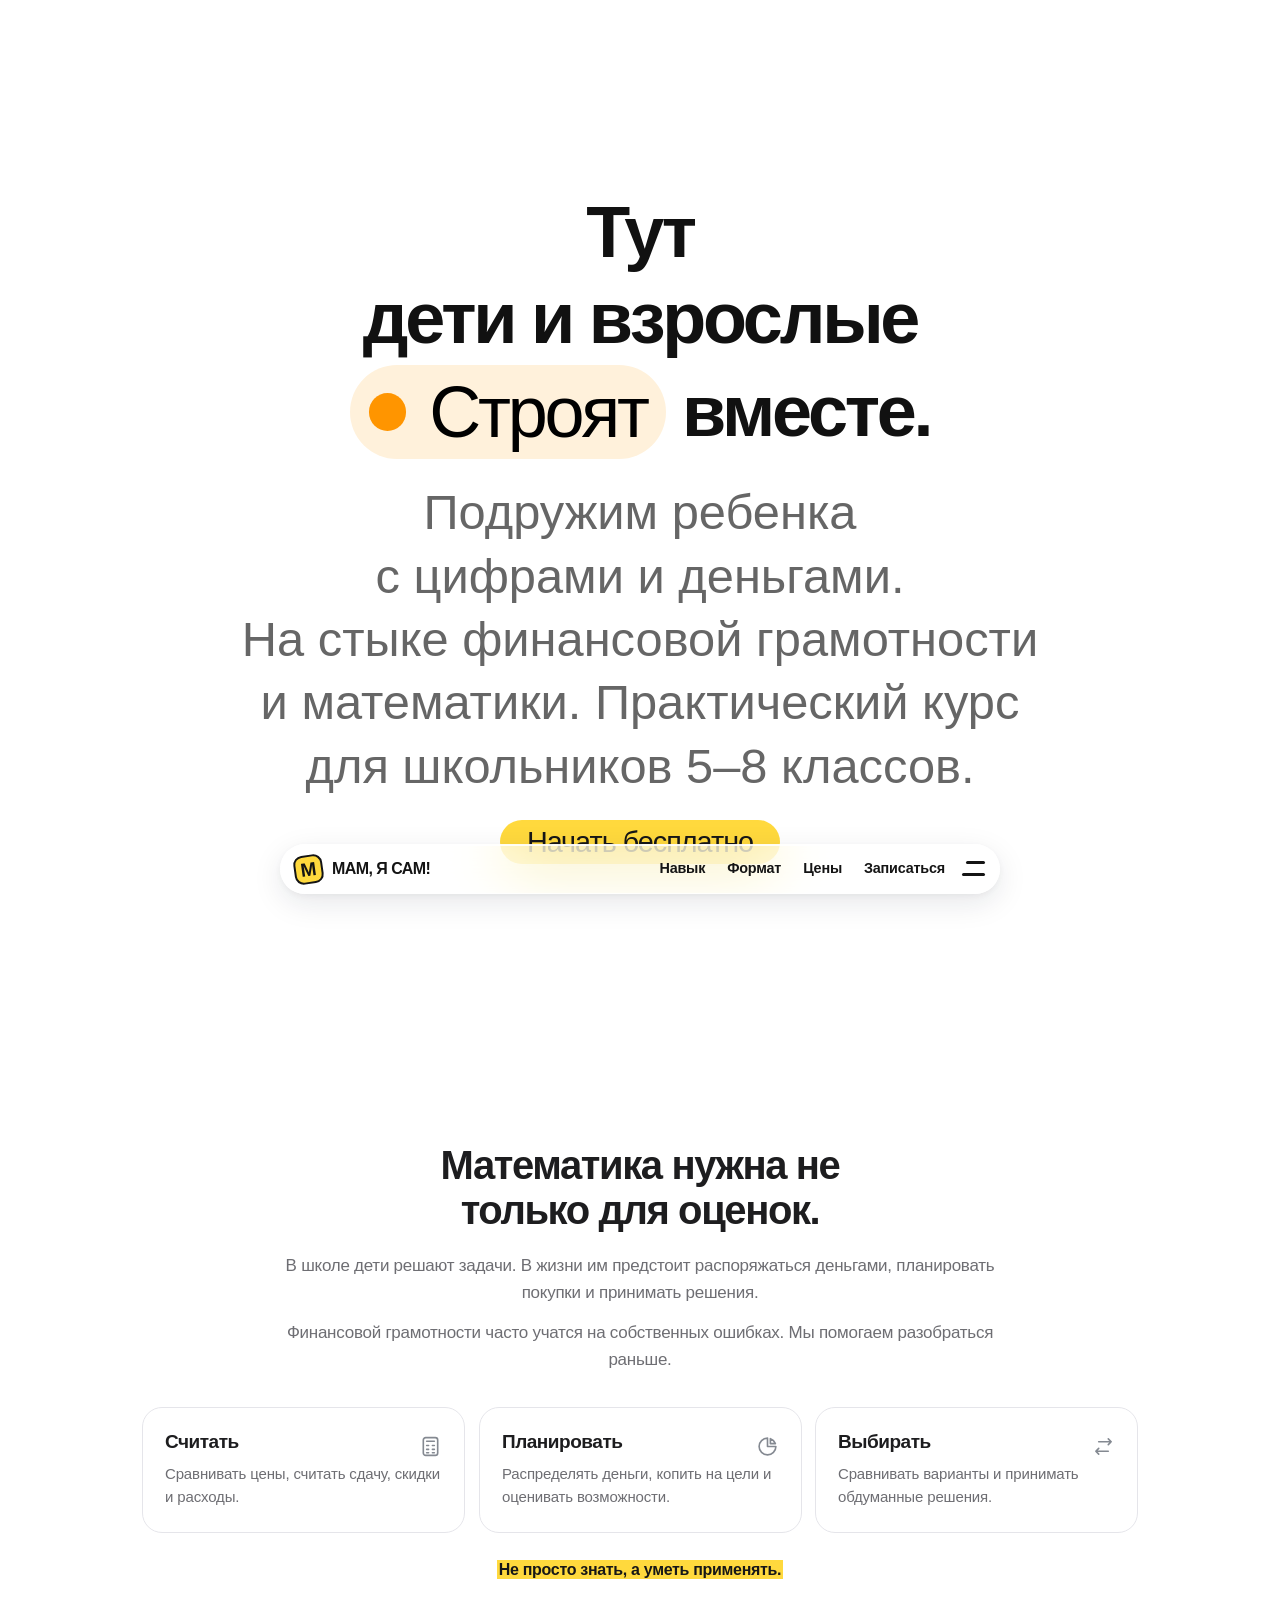
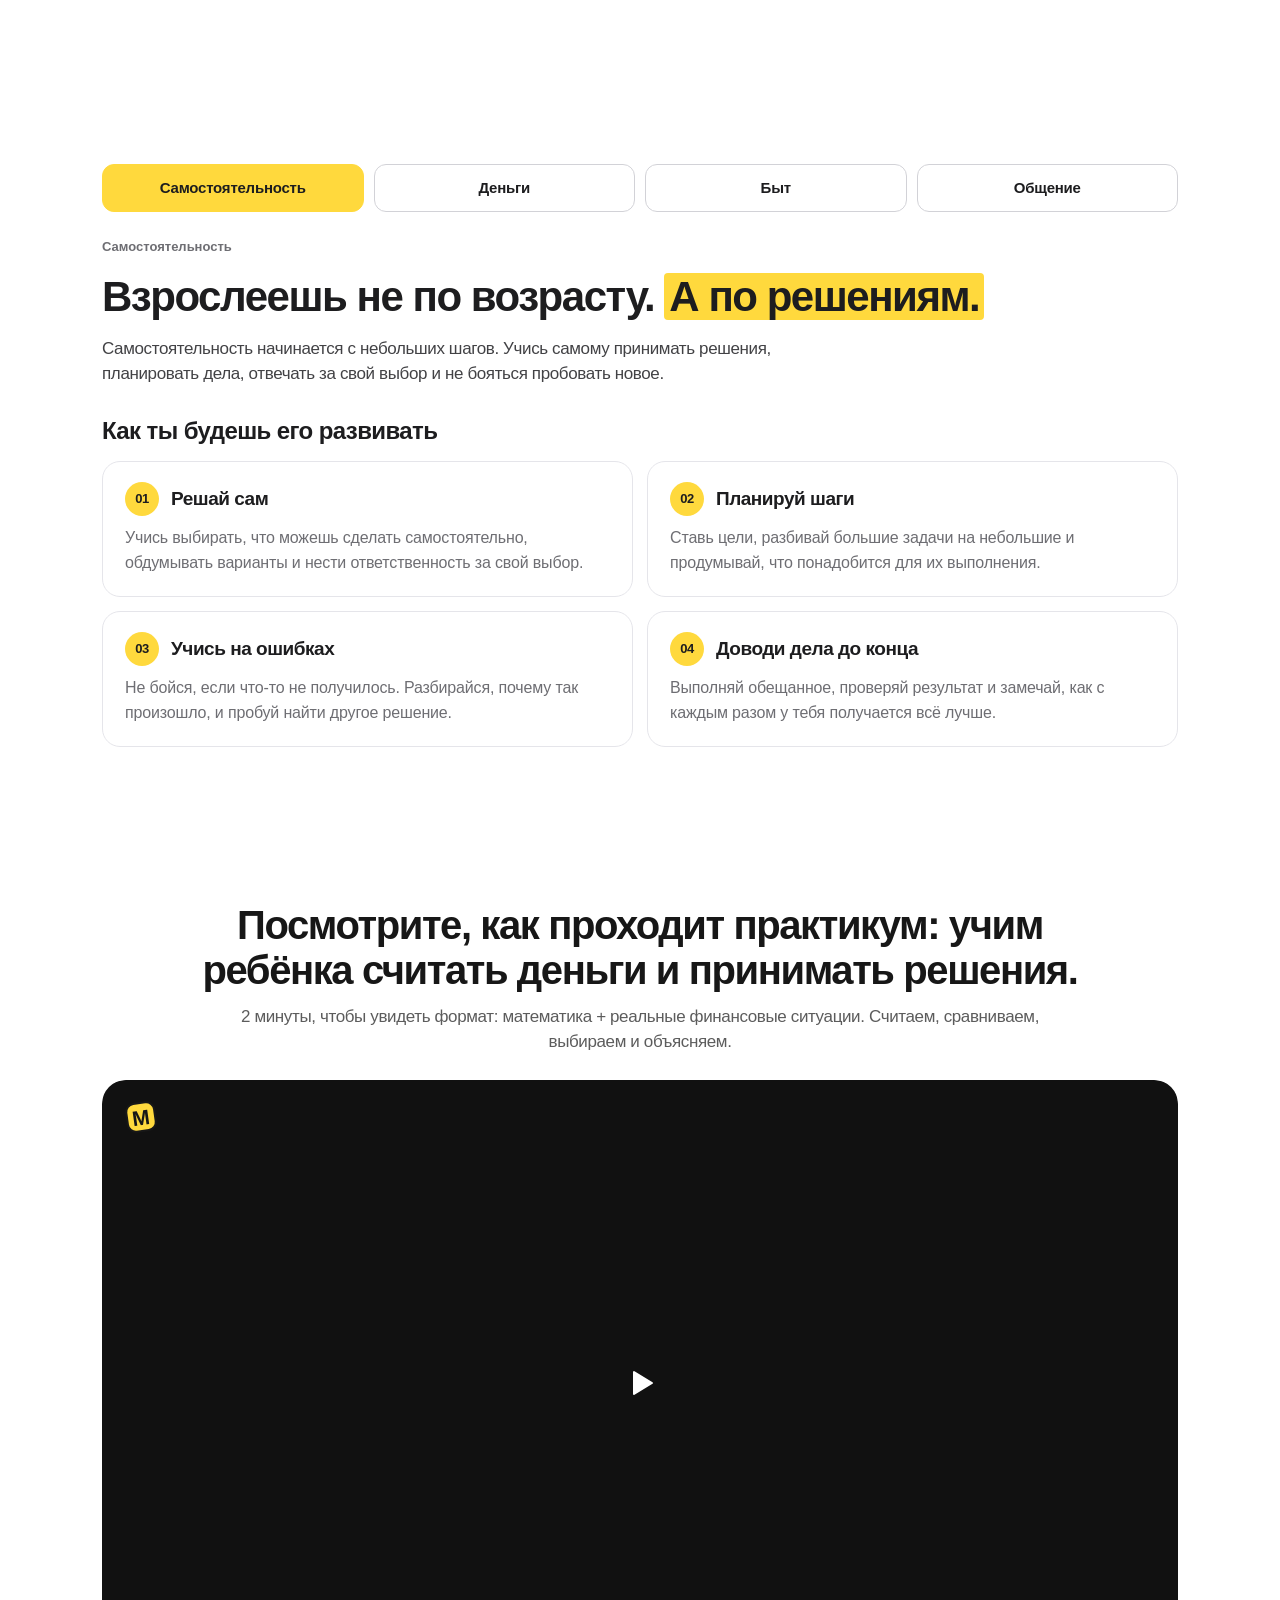
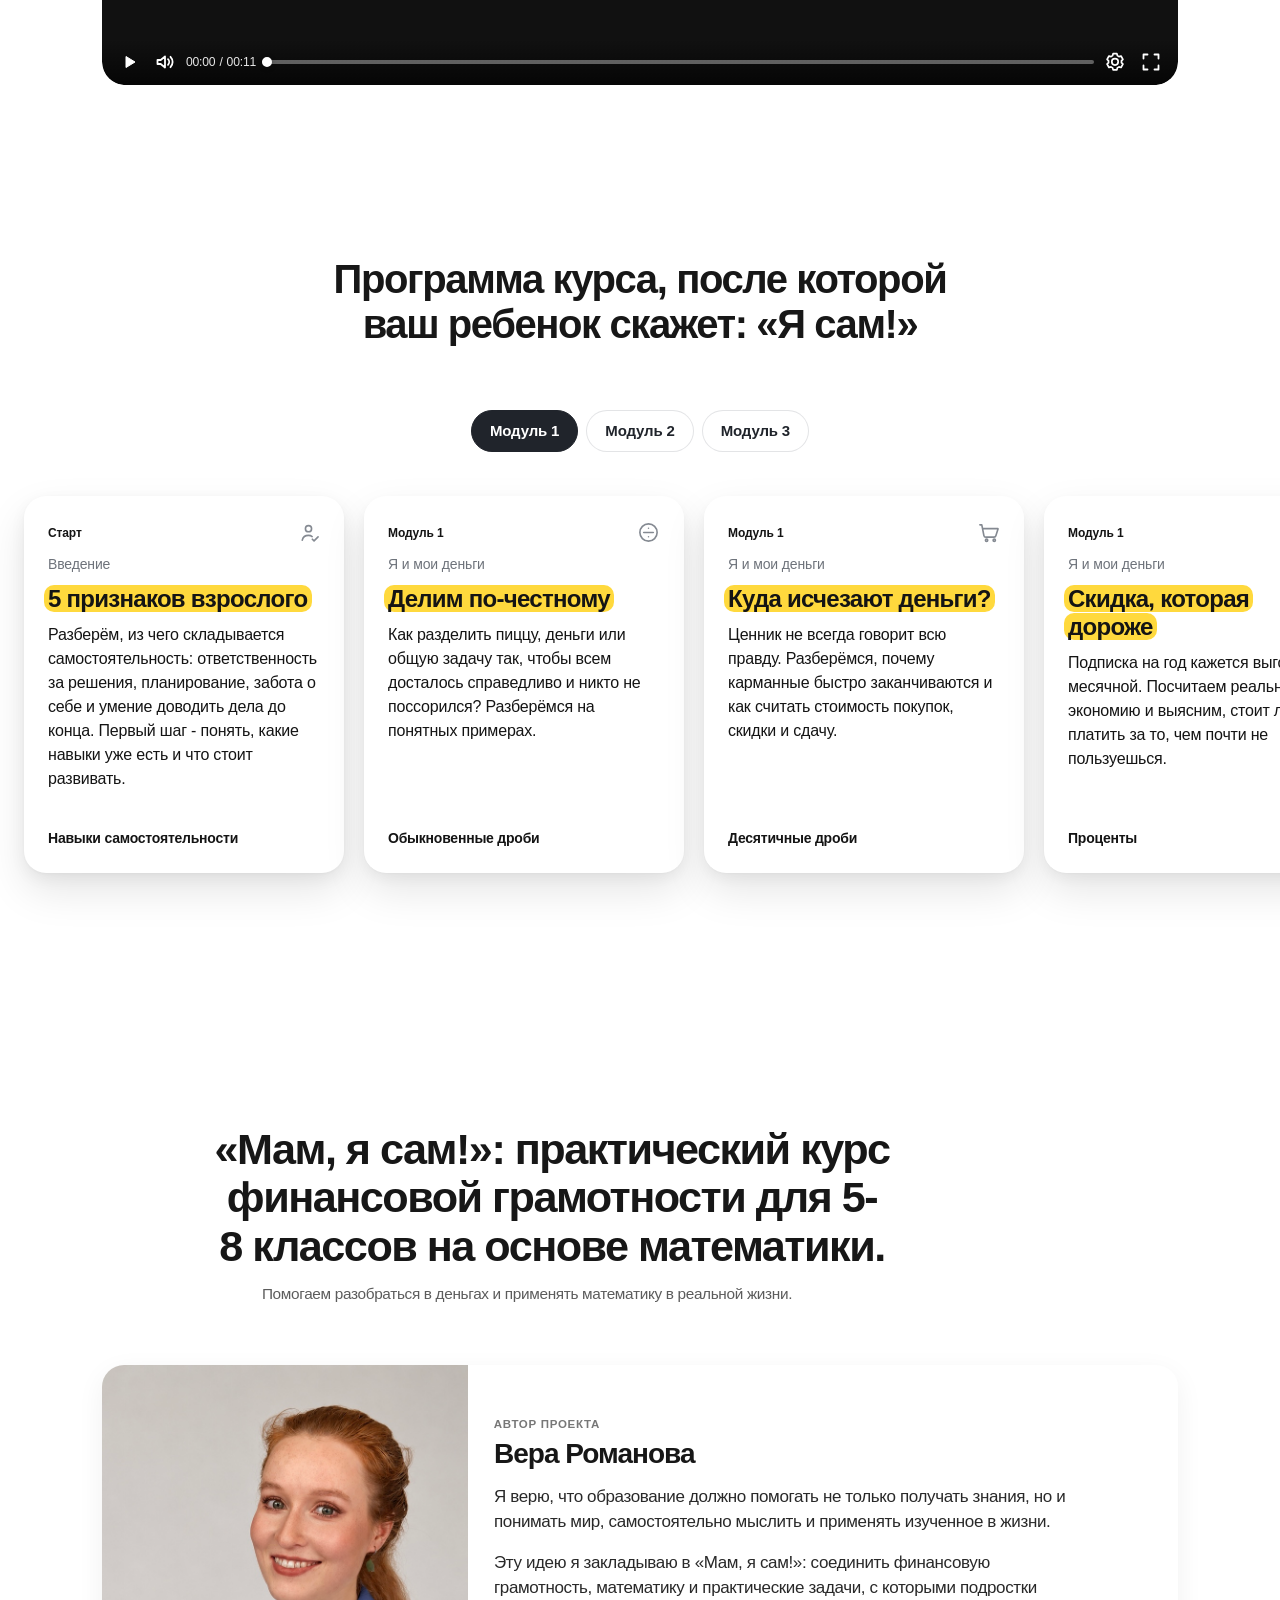
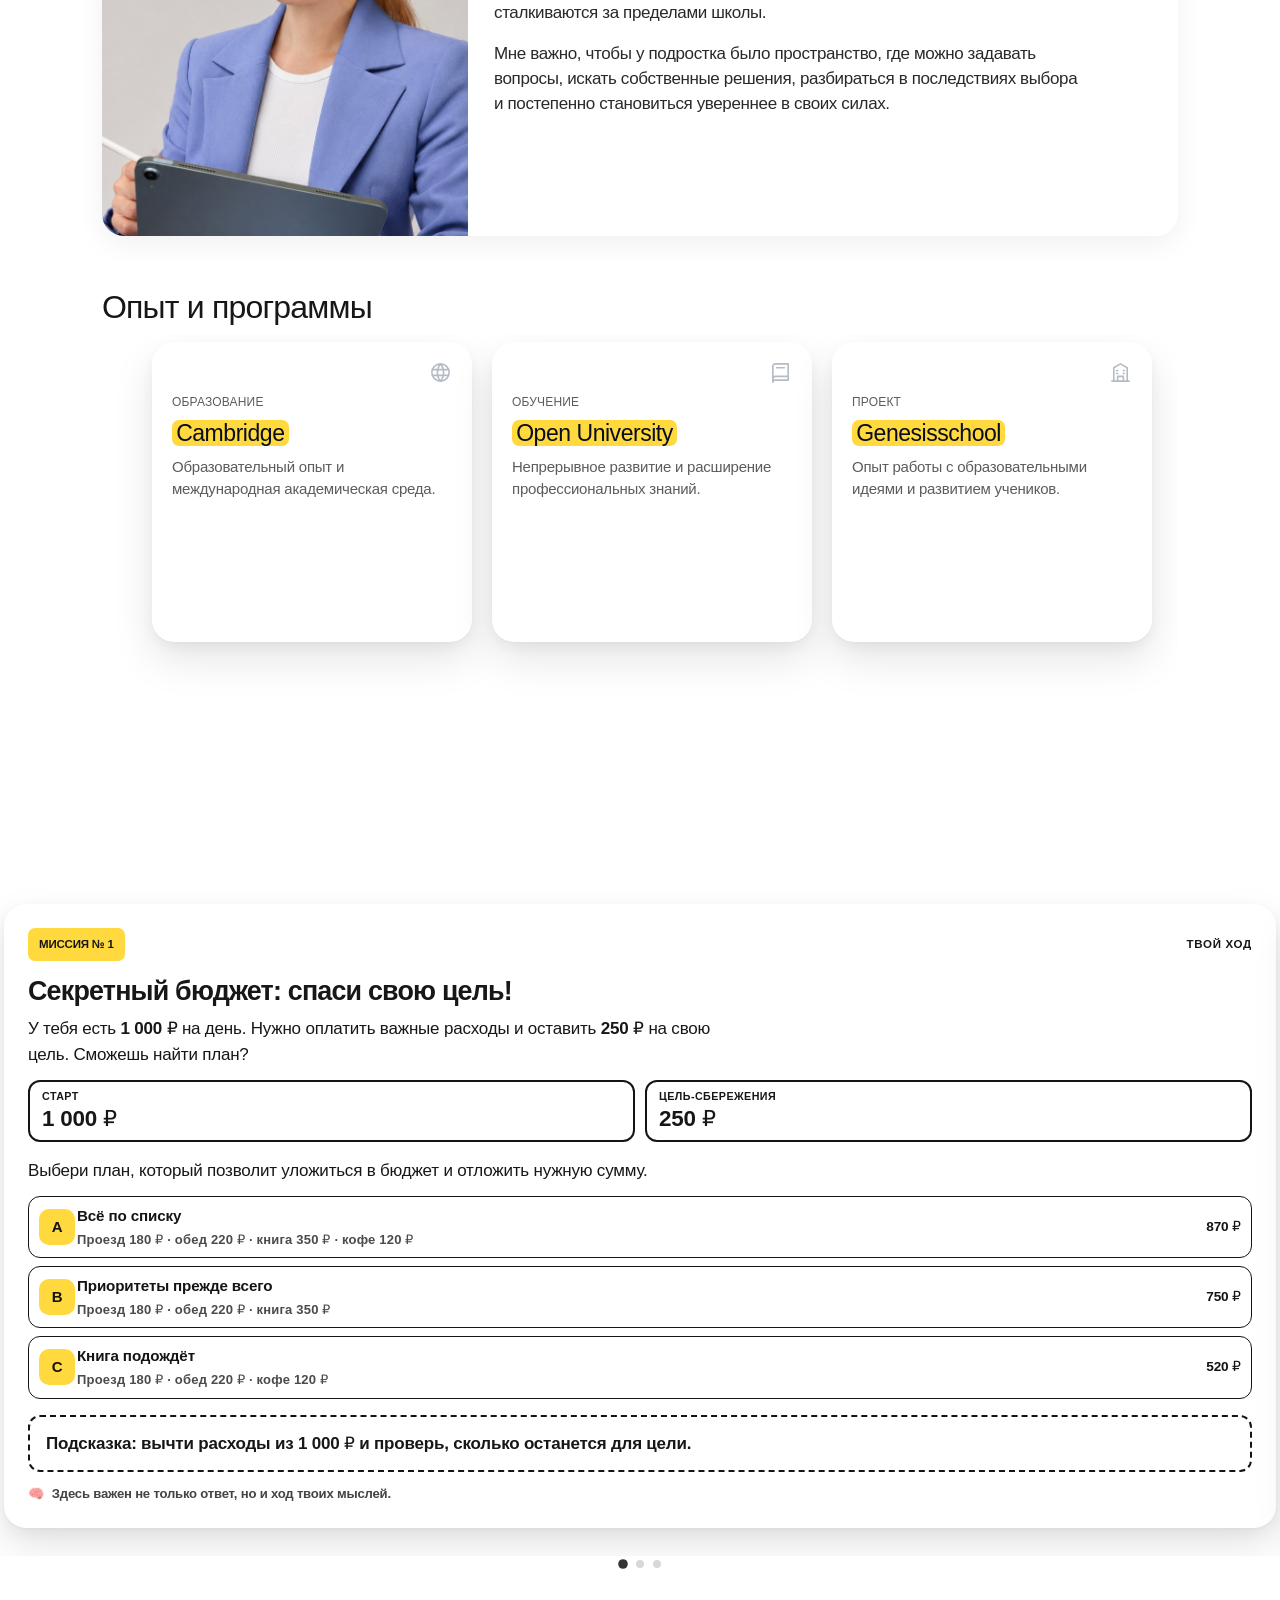
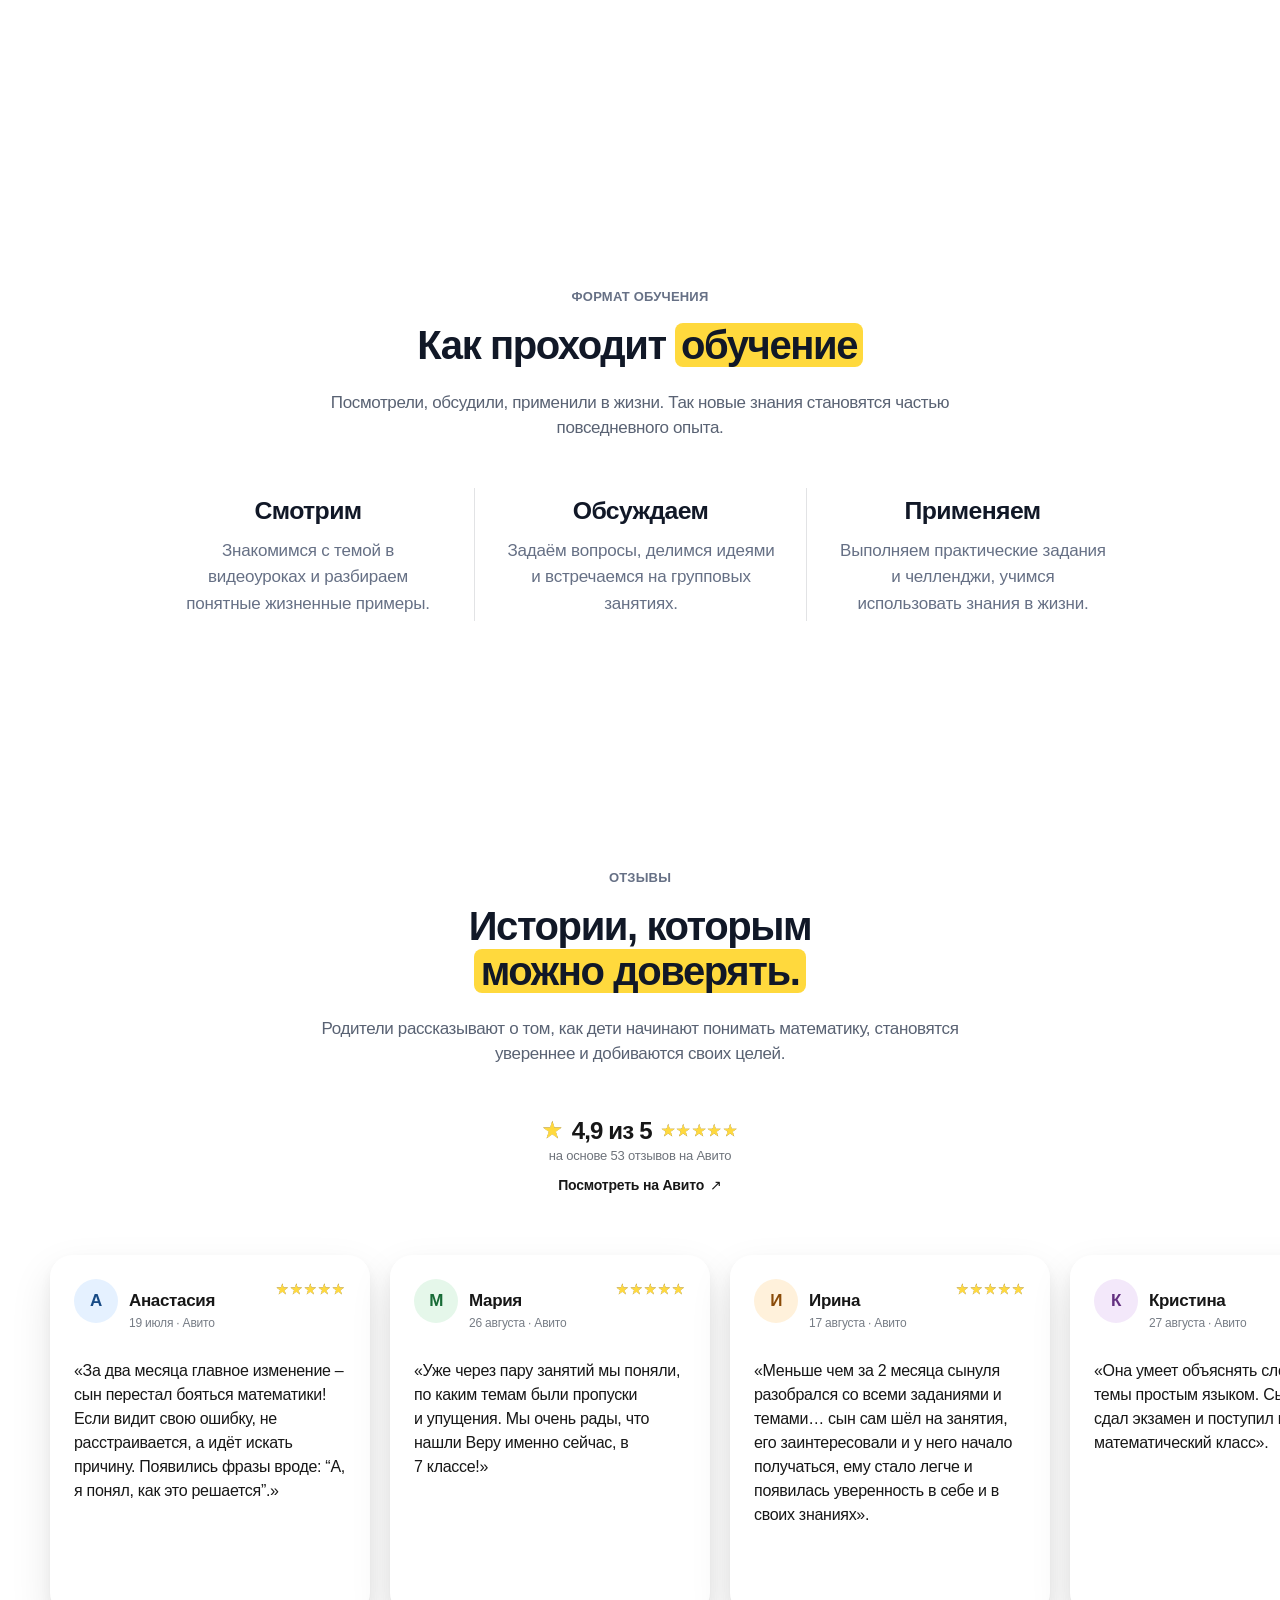
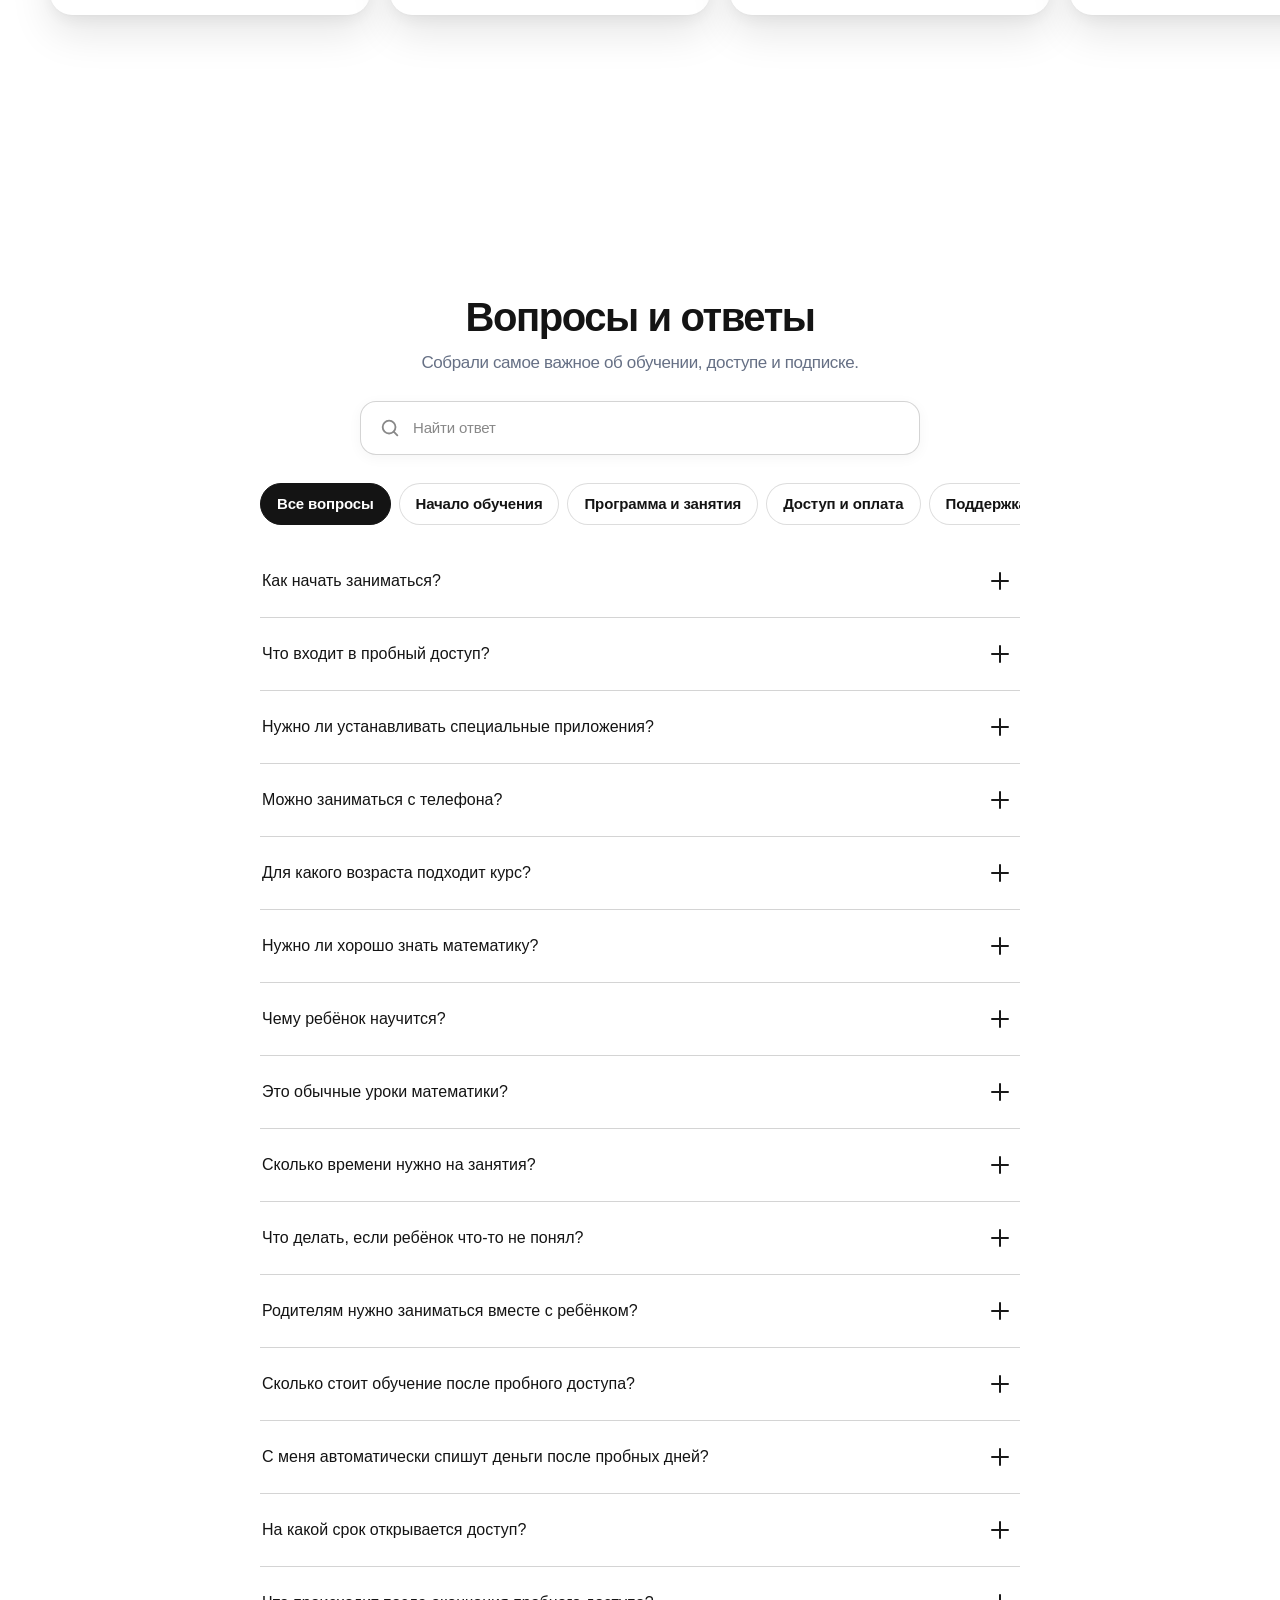
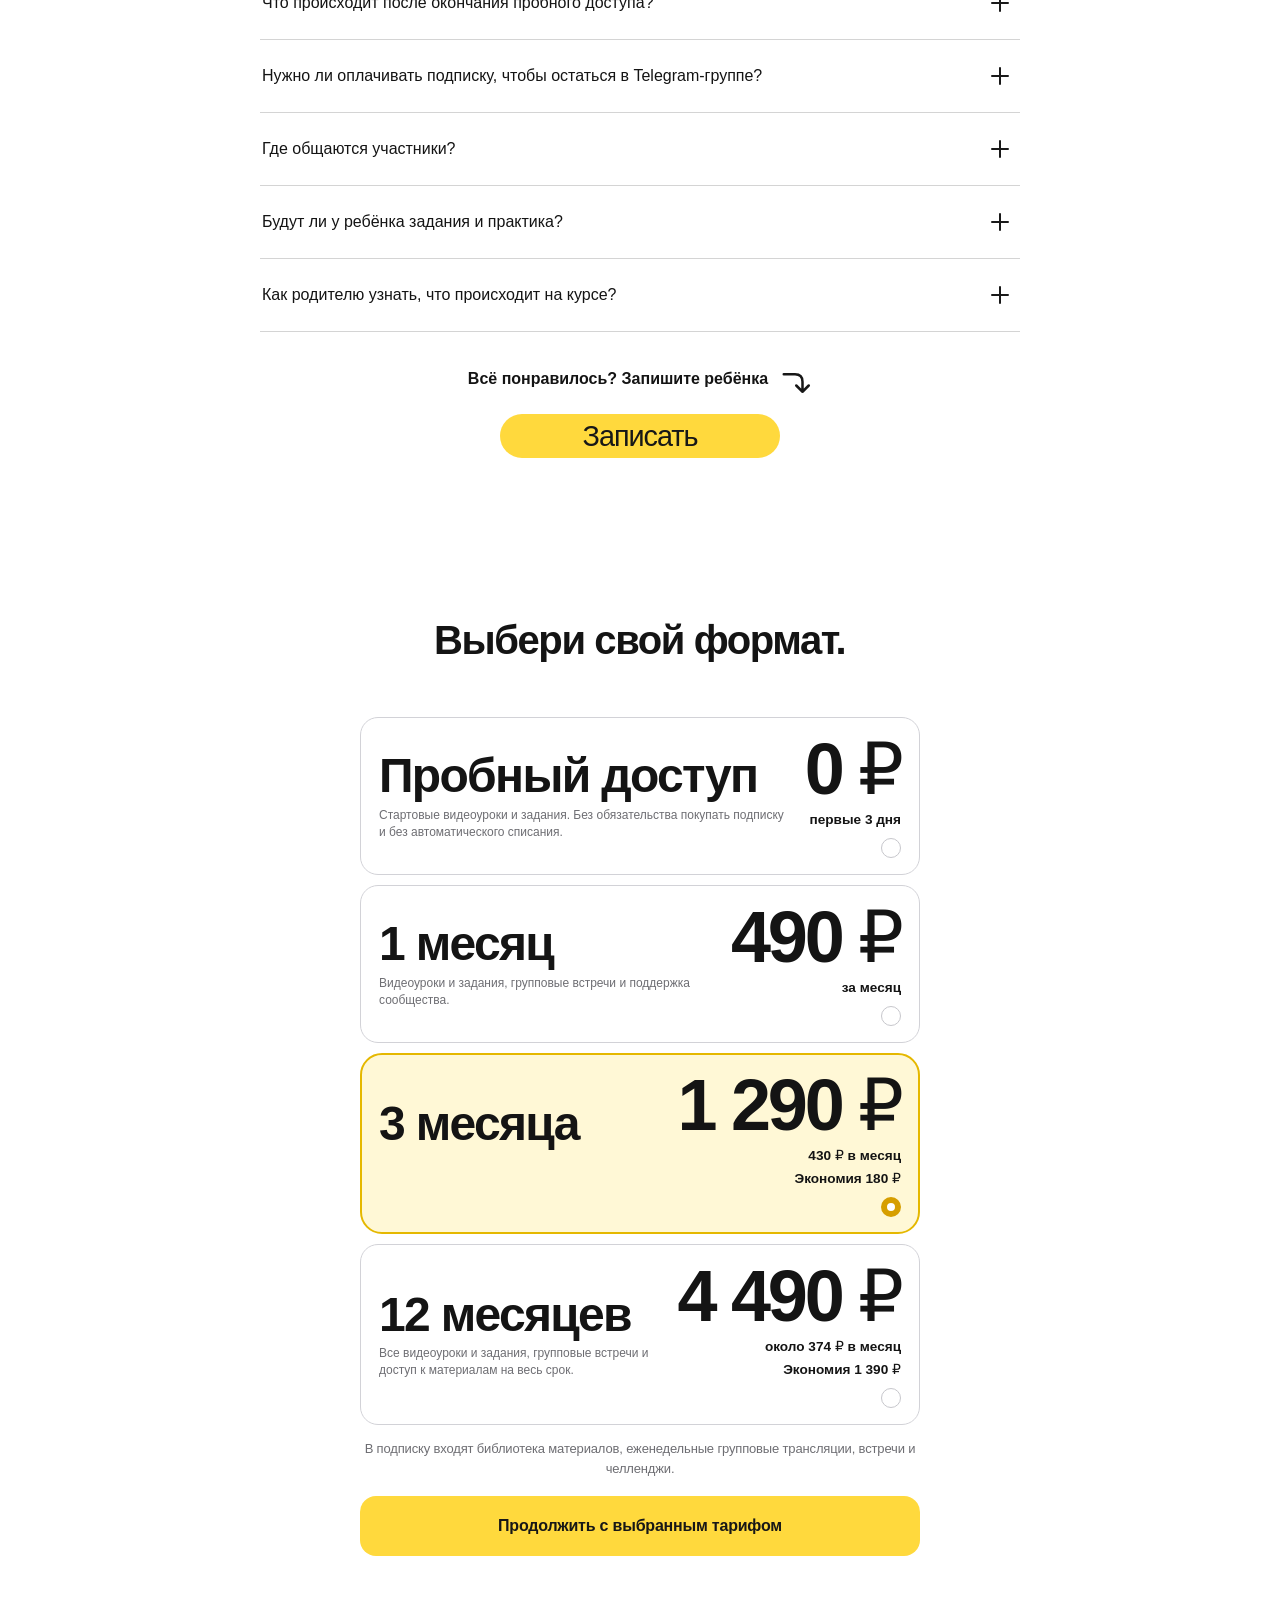
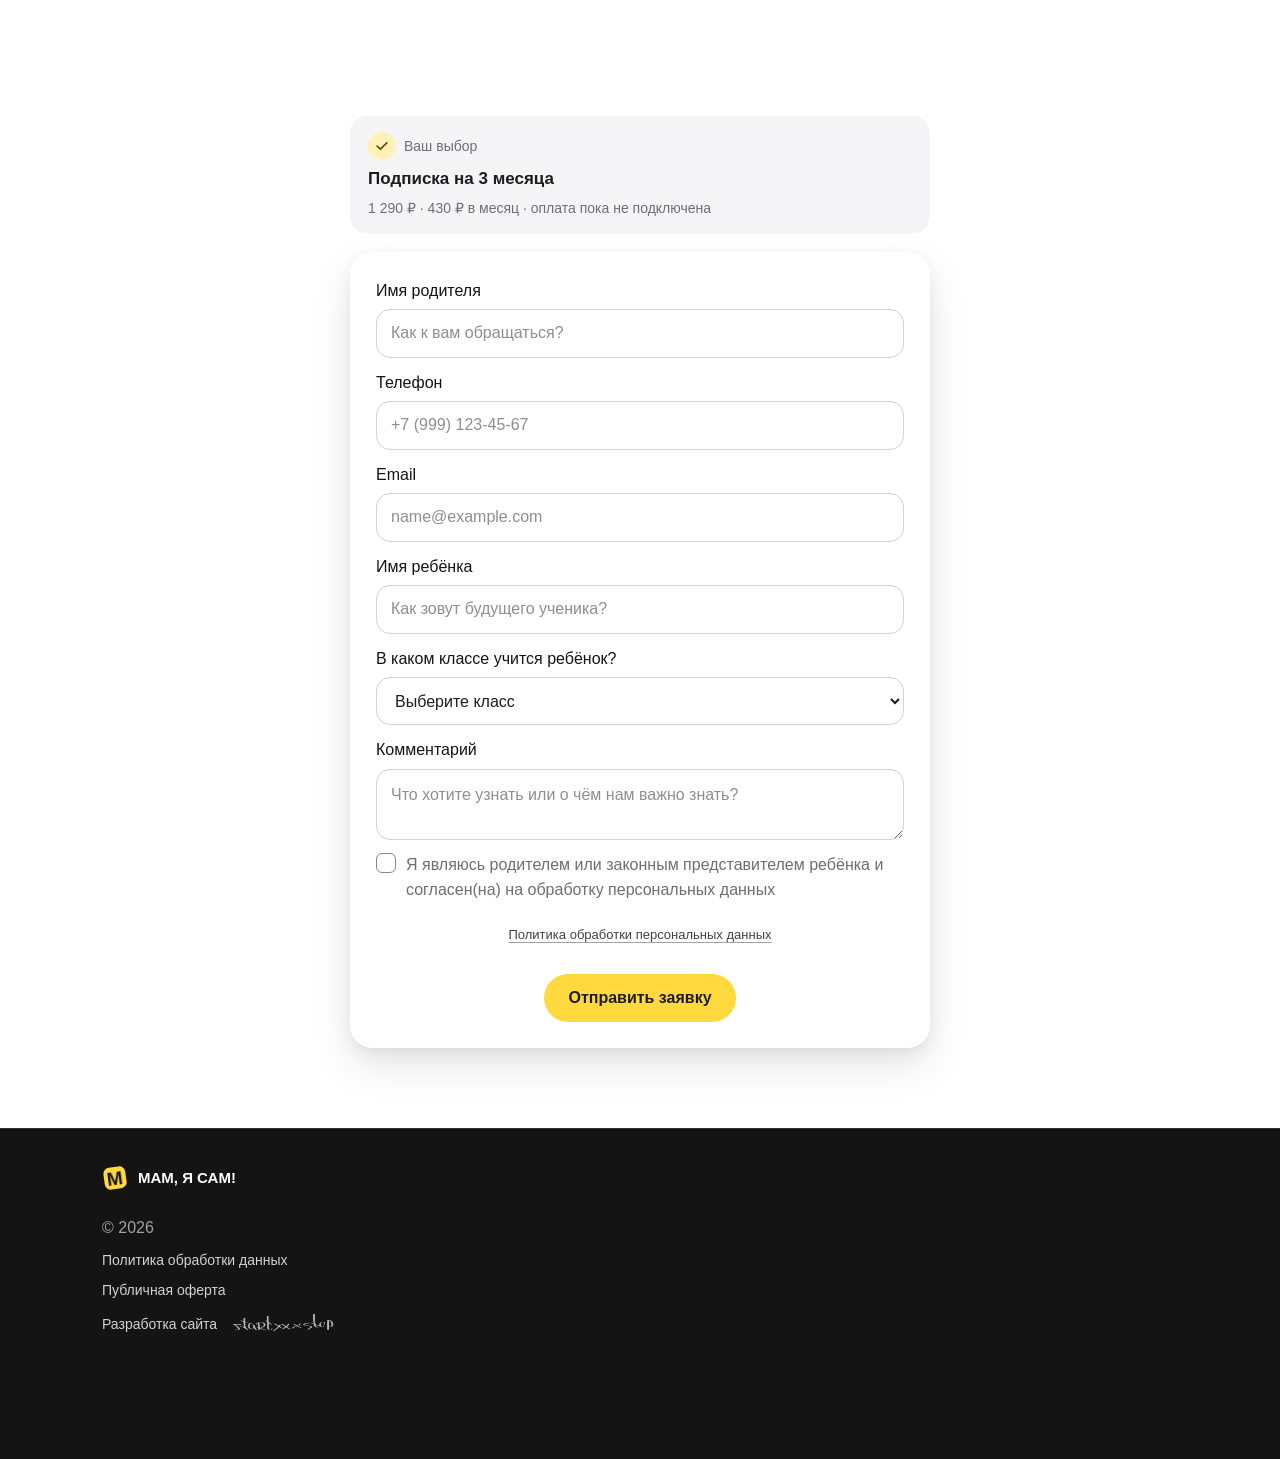
==== commit 36c0b640: "Load refined dark theme overrides after existing styles" ====
--- a/index.html
+++ b/index.html
@@ -1323,6 +1323,7 @@
 
 <link rel="stylesheet" href="styles-13.css" />
 <link rel="stylesheet" href="styles-14.css" />
+<link rel="stylesheet" href="styles-15.css" />
 
 <script id="author-photo-fallback-script" src="js/author-photo-fallback.js"></script>
 <script id="hero-cta-scroll-script" src="js/hero-cta-scroll.js"></script>
--- a/styles-14.css
+++ b/styles-14.css
@@ -1000,8 +1000,8 @@
   background-clip:padding-box!important;
   scale:calc(1 - var(--header-glass-press,0) + var(--header-glass-response,0))!important;
   transform-origin:center bottom!important;
-  transition:scale 460ms cubic-bezier(.2,.85,.25,1.18)!important;
-  will-change:scale;
+  transition:max-height .52s cubic-bezier(.22,1,.36,1),border-radius .52s cubic-bezier(.22,1,.36,1),scale 460ms cubic-bezier(.2,.85,.25,1.18)!important;
+  will-change:max-height,scale;
 }
 html body header.topbar > .topbar__in {
   background:transparent!important;
@@ -1055,3 +1055,47 @@
     will-change:auto!important;
   }
 }
+
+
+/* Light appearance: restore frosted glass in the open state as well as the compact header. */
+html body:not(.theme-dark) header.topbar {
+  background:rgba(255,255,255,.58)!important;
+  -webkit-backdrop-filter:saturate(190%) blur(28px)!important;
+  backdrop-filter:saturate(190%) blur(28px)!important;
+  border-color:rgba(255,255,255,.78)!important;
+  box-shadow:
+    0 9px 30px rgba(20,30,45,.10),
+    0 2px 8px rgba(20,30,45,.05),
+    inset 0 1px 0 rgba(255,255,255,.88)!important;
+}
+html body:not(.theme-dark).hero-menu-open header.topbar {
+  background:rgba(255,255,255,.58)!important;
+  -webkit-backdrop-filter:saturate(190%) blur(28px)!important;
+  backdrop-filter:saturate(190%) blur(28px)!important;
+  border-color:rgba(255,255,255,.78)!important;
+  border-top-color:rgba(255,255,255,.78)!important;
+  box-shadow:
+    0 9px 30px rgba(20,30,45,.10),
+    0 2px 8px rgba(20,30,45,.05),
+    inset 0 1px 0 rgba(255,255,255,.88)!important;
+}
+html body:not(.theme-dark) #heroMenu.hero-menu,
+html body:not(.theme-dark) #heroMenu.hero-menu.is-open {
+  background:rgba(255,255,255,.66)!important;
+  -webkit-backdrop-filter:saturate(190%) blur(30px)!important;
+  backdrop-filter:saturate(190%) blur(30px)!important;
+  border:1px solid rgba(255,255,255,.78)!important;
+  box-shadow:
+    0 14px 38px rgba(20,30,45,.10),
+    0 2px 8px rgba(20,30,45,.05),
+    inset 0 1px 0 rgba(255,255,255,.9)!important;
+}
+@supports not ((backdrop-filter:blur(1px)) or (-webkit-backdrop-filter:blur(1px))) {
+  html body:not(.theme-dark) header.topbar {
+    background:rgba(255,255,255,.88)!important;
+  }
+  html body:not(.theme-dark) #heroMenu.hero-menu,
+  html body:not(.theme-dark) #heroMenu.hero-menu.is-open {
+    background:rgba(255,255,255,.92)!important;
+  }
+}
--- a/styles-15.css
+++ b/styles-15.css
@@ -0,0 +1,302 @@
+/* Dark theme refinement: Apple-inspired graphite system.
+   Scoped to .theme-dark only. Layout, content, light theme and header are intentionally untouched. */
+
+html body.theme-dark {
+  --ds-bg:#0B0B0D;
+  --ds-bg-secondary:#141416;
+  --ds-surface:#1C1C1E;
+  --ds-surface-secondary:#2C2C2E;
+  --ds-surface-tertiary:#3A3A3C;
+  --ds-text:#F5F5F7;
+  --ds-text-secondary:#AEAEB2;
+  --ds-text-tertiary:#8E8E93;
+  --ds-border:#38383A;
+  --ds-border-subtle:rgba(255,255,255,.085);
+  --ds-brand:#FFD93D;
+  --ds-link:#7CC4FF;
+  --ds-shadow-soft:0 8px 28px rgba(0,0,0,.18);
+  --ds-shadow-card:0 8px 28px rgba(0,0,0,.18);
+  --ds-shadow-floating:0 18px 48px rgba(0,0,0,.28),0 4px 14px rgba(0,0,0,.12);
+  --ink:var(--ds-text);
+  --paper:var(--ds-surface);
+  --muted:var(--ds-text-secondary);
+  --border:1px solid var(--ds-border);
+  background:var(--ds-bg)!important;
+  color:var(--ds-text)!important;
+  color-scheme:dark;
+}
+
+/* Page canvas and section rhythm. */
+html body.theme-dark,
+html body.theme-dark main {
+  background:var(--ds-bg)!important;
+  color:var(--ds-text)!important;
+}
+html body.theme-dark :is(
+  .hero,.problem-solution,.video,.about,.learning-format,.pricing,.signup,.footer
+) {
+  background-color:var(--ds-bg)!important;
+  color:var(--ds-text)!important;
+}
+html body.theme-dark :is(.skill,.program-all,.reviews,.faq) {
+  background-color:var(--ds-bg-secondary)!important;
+  color:var(--ds-text)!important;
+}
+
+/* Typography: three deliberate contrast levels. */
+html body.theme-dark :is(
+  .hero,.problem-solution,.skill,.video,.program-all,.about,
+  .learning-format,.reviews,.faq,.pricing,.signup,.footer
+) :is(h1,h2,h3,h4,h5,h6,strong,b,summary,label,legend) {
+  color:var(--ds-text)!important;
+  -webkit-text-fill-color:currentColor!important;
+}
+html body.theme-dark :is(
+  .hero,.problem-solution,.skill,.video,.program-all,.about,
+  .learning-format,.reviews,.faq,.pricing,.signup,.footer
+) :is(p,li,.eyebrow,.skill__eyebrow,.program-all__subtitle,
+  .about-project-subtitle,.about__lead,.about__text,.pricing__note,
+  .faq__subtitle,.signup__lead,.reviews__lead,.learning-format__lead,
+  small,.muted) {
+  color:var(--ds-text-secondary)!important;
+  -webkit-text-fill-color:currentColor!important;
+}
+html body.theme-dark :is(.reviews__author span,.reviews__note,
+  .reviews__summary-caption,.footer small,.price__tag,
+  .pricing__option-description,.faq__empty) {
+  color:var(--ds-text-tertiary)!important;
+  -webkit-text-fill-color:currentColor!important;
+}
+
+/* Cards and inset surfaces share one material language. */
+html body.theme-dark :is(
+  .problem-solution__card,.card,.problems__recs,.skill__item,
+  .program-all__card,.pricing__card,.price,.faq details,
+  .signup__form,.about__card,.about-v2__author,.about__mission,
+  .about-achievements__card,.learning-format__card,
+  .learning-format__step,.format__card,.reviews__empty,
+  .reviews__slot,.reviews__trust,.reviews__card
+) {
+  background:var(--ds-surface)!important;
+  background-color:var(--ds-surface)!important;
+  background-image:none!important;
+  color:var(--ds-text)!important;
+  border-color:var(--ds-border)!important;
+  box-shadow:var(--ds-shadow-card)!important;
+}
+html body.theme-dark :is(
+  .problem-solution__card,.skill__item,.program-all__card,
+  .pricing__card,.price,.faq details,.signup__form,
+  .about__card,.about-v2__author,.about__mission,
+  .about-achievements__card,.learning-format__card,
+  .learning-format__step,.format__card,.reviews__empty,
+  .reviews__slot,.reviews__trust,.reviews__card
+) :is(h1,h2,h3,h4,h5,h6,strong,b,summary) {
+  color:var(--ds-text)!important;
+}
+html body.theme-dark :is(
+  .problem-solution__card,.skill__item,.program-all__card,
+  .pricing__card,.price,.faq details,.signup__form,
+  .about__card,.about-v2__author,.about__mission,
+  .about-achievements__card,.learning-format__card,
+  .learning-format__step,.format__card,.reviews__empty,
+  .reviews__slot,.reviews__trust,.reviews__card
+) :is(p,li,small) {
+  color:var(--ds-text-secondary)!important;
+}
+
+/* Subtle separators instead of blue-tinted borders. */
+html body.theme-dark :is(
+  .problem-solution__card,.skill__item,.program-all__card,
+  .pricing__card,.price,.faq details,.signup__form,
+  .about__card,.about-v2__author,.about__mission,
+  .about-achievements__card,.learning-format__card,
+  .learning-format__step,.format__card,.reviews__empty,
+  .reviews__slot,.reviews__trust,.reviews__card
+) {
+  border:1px solid var(--ds-border)!important;
+}
+html body.theme-dark :is(
+  .learning-format__step + .learning-format__step,
+  .reviews__trust-item,.faq details + details
+) {
+  border-color:var(--ds-border-subtle)!important;
+}
+
+/* Brand accents remain recognizable, but do not become large glowing surfaces. */
+html body.theme-dark mark {
+  background:var(--ds-brand)!important;
+  color:#171717!important;
+  -webkit-text-fill-color:#171717!important;
+  border-radius:.22em;
+  box-decoration-break:clone;
+  -webkit-box-decoration-break:clone;
+}
+html body.theme-dark :is(.hero__cta,.hero-start-button,.hero-menu__contact,
+  .signup__submit,.signup button[type="submit"],.pricing .plan-select.is-selected) {
+  background:var(--ds-brand)!important;
+  border-color:var(--ds-brand)!important;
+  color:#171717!important;
+  -webkit-text-fill-color:#171717!important;
+  box-shadow:none!important;
+}
+html body.theme-dark :is(.hero__cta,.hero-start-button,.signup__submit,
+  .signup button[type="submit"]):hover {
+  filter:brightness(1.04);
+}
+html body.theme-dark main :is(a:not(.hero__cta):not(.hero-start-button):not(.plan-select)) {
+  color:var(--ds-link);
+}
+html body.theme-dark :is(.problem-solution__icon,.skill__number,
+  .program-all__card-icon,.reviews__source) {
+  color:var(--ds-link)!important;
+}
+
+/* Tabs, segmented controls and selected states. */
+html body.theme-dark :is(
+  .skill__tab,.program-module-switcher__button,.faq__tab,
+  .faq__search-clear,.program-all__progress-button
+) {
+  background:var(--ds-surface)!important;
+  color:var(--ds-text-secondary)!important;
+  border-color:var(--ds-border)!important;
+  box-shadow:none!important;
+}
+html body.theme-dark :is(
+  .skill__tab.is-active,.program-module-switcher__button.is-active,
+  .faq__tab.is-active,.skill__tab[aria-selected="true"],
+  .program-module-switcher__button[aria-pressed="true"]
+) {
+  background:var(--ds-surface-tertiary)!important;
+  color:var(--ds-text)!important;
+  border-color:rgba(255,217,61,.58)!important;
+}
+html body.theme-dark :is(button,a,input,textarea,select,summary,[tabindex]):focus-visible {
+  outline:2px solid var(--ds-brand)!important;
+  outline-offset:3px!important;
+  box-shadow:none!important;
+}
+
+/* Inputs and search controls. */
+html body.theme-dark :is(input,textarea,select,.faq__search) {
+  background:var(--ds-surface-secondary)!important;
+  color:var(--ds-text)!important;
+  border:1px solid var(--ds-border)!important;
+  box-shadow:none!important;
+  caret-color:var(--ds-brand);
+}
+html body.theme-dark :is(input,textarea,select,.faq__search)::placeholder {
+  color:var(--ds-text-tertiary)!important;
+  opacity:1!important;
+}
+html body.theme-dark :is(input,textarea,select):disabled {
+  opacity:.55!important;
+}
+html body.theme-dark input[type="checkbox"],
+html body.theme-dark input[type="radio"] {
+  accent-color:var(--ds-brand);
+}
+
+/* Pricing: selected plan is identified by a yellow outline, not a bright fill. */
+html body.theme-dark section.pricing #pricingOptions .pricing__grid > .price {
+  background:var(--ds-surface)!important;
+  color:var(--ds-text)!important;
+  border:1px solid var(--ds-border)!important;
+  box-shadow:none!important;
+}
+html body.theme-dark section.pricing #pricingOptions .pricing__grid > .price.is-selected,
+html body.theme-dark section.pricing #pricingOptions .pricing__grid > .price[data-plan-card="quarterly"] {
+  background:#222116!important;
+  border:2px solid rgba(255,217,61,.78)!important;
+}
+html body.theme-dark section.pricing #pricingOptions .price__title,
+html body.theme-dark section.pricing #pricingOptions .price__amount {
+  color:var(--ds-text)!important;
+}
+html body.theme-dark section.pricing #pricingOptions .price__tag {
+  background:var(--ds-surface-tertiary)!important;
+  color:var(--ds-text-secondary)!important;
+}
+html body.theme-dark section.pricing #pricingOptions .price__tag--hit {
+  background:rgba(255,217,61,.16)!important;
+  color:#FFE58A!important;
+}
+
+/* Reviews carousel and rating summary. */
+html body.theme-dark .reviews__carousel .reviews__card {
+  background:var(--ds-surface)!important;
+  color:var(--ds-text)!important;
+  border:1px solid var(--ds-border)!important;
+  box-shadow:var(--ds-shadow-card)!important;
+}
+html body.theme-dark .reviews__carousel .reviews__card blockquote {
+  color:var(--ds-text)!important;
+}
+html body.theme-dark .reviews__summary {
+  background:transparent!important;
+  border-color:transparent!important;
+  color:var(--ds-text-secondary)!important;
+}
+html body.theme-dark .reviews__summary-score,
+html body.theme-dark .reviews__summary-score strong,
+html body.theme-dark .reviews__summary-link,
+html body.theme-dark .reviews__summary-link span {
+  color:var(--ds-text)!important;
+}
+html body.theme-dark .reviews__summary-star,
+html body.theme-dark .reviews__summary-stars,
+html body.theme-dark .reviews__carousel .reviews__rating {
+  color:var(--ds-brand)!important;
+}
+html body.theme-dark .reviews__avatar {
+  border:1px solid rgba(255,255,255,.10)!important;
+}
+
+/* Video remains a true black media stage; controls use neutral graphite. */
+html body.theme-dark .video__player {
+  background:#000000!important;
+  border-color:var(--ds-border)!important;
+  box-shadow:var(--ds-shadow-card)!important;
+}
+html body.theme-dark .video__controls {
+  color:var(--ds-text)!important;
+}
+html body.theme-dark :is(.video__controls,.video__quality) {
+  color:var(--ds-text)!important;
+}
+html body.theme-dark .video__quality {
+  background:rgba(28,28,30,.92)!important;
+  border-color:var(--ds-border)!important;
+}
+
+/* Footer stays part of the same graphite canvas. */
+html body.theme-dark .footer {
+  background:var(--ds-bg-secondary)!important;
+  border-top-color:var(--ds-border)!important;
+  color:var(--ds-text)!important;
+}
+html body.theme-dark .footer :is(.logo,.logo__name) {
+  color:var(--ds-text)!important;
+}
+html body.theme-dark .footer :is(small,.footer__links,.footer__links a) {
+  color:var(--ds-text-secondary)!important;
+}
+
+/* Keep transitions calm and honor accessibility preferences. */
+@media(hover:hover) {
+  html body.theme-dark :is(
+    .problem-solution__card,.skill__item,.program-all__card,
+    .pricing__card,.price,.about__card,.about-v2__author,
+    .about-achievements__card,.learning-format__card,.reviews__card
+  ):hover {
+    box-shadow:0 12px 32px rgba(0,0,0,.24)!important;
+  }
+}
+@media(prefers-reduced-motion:reduce) {
+  html body.theme-dark * {
+    scroll-behavior:auto!important;
+    transition-duration:0.01ms!important;
+    animation-duration:0.01ms!important;
+    animation-iteration-count:1!important;
+  }
+}
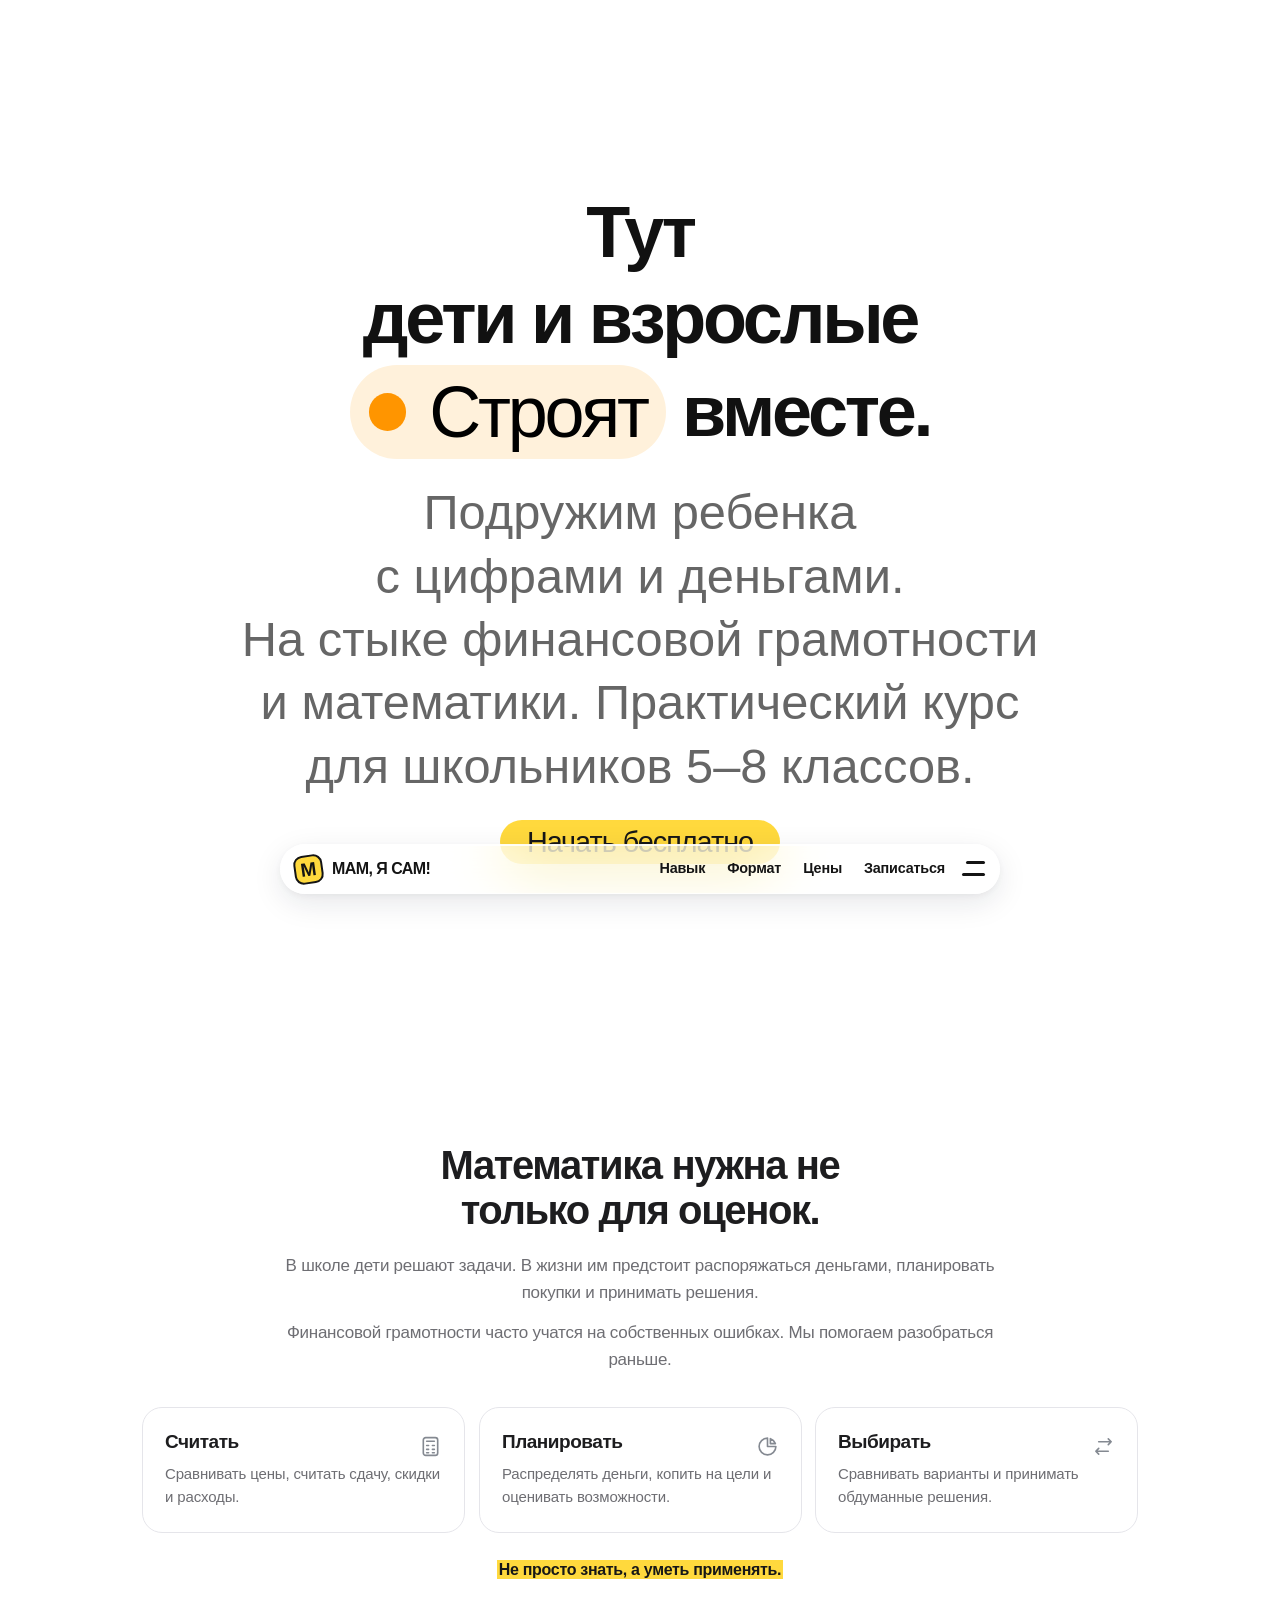
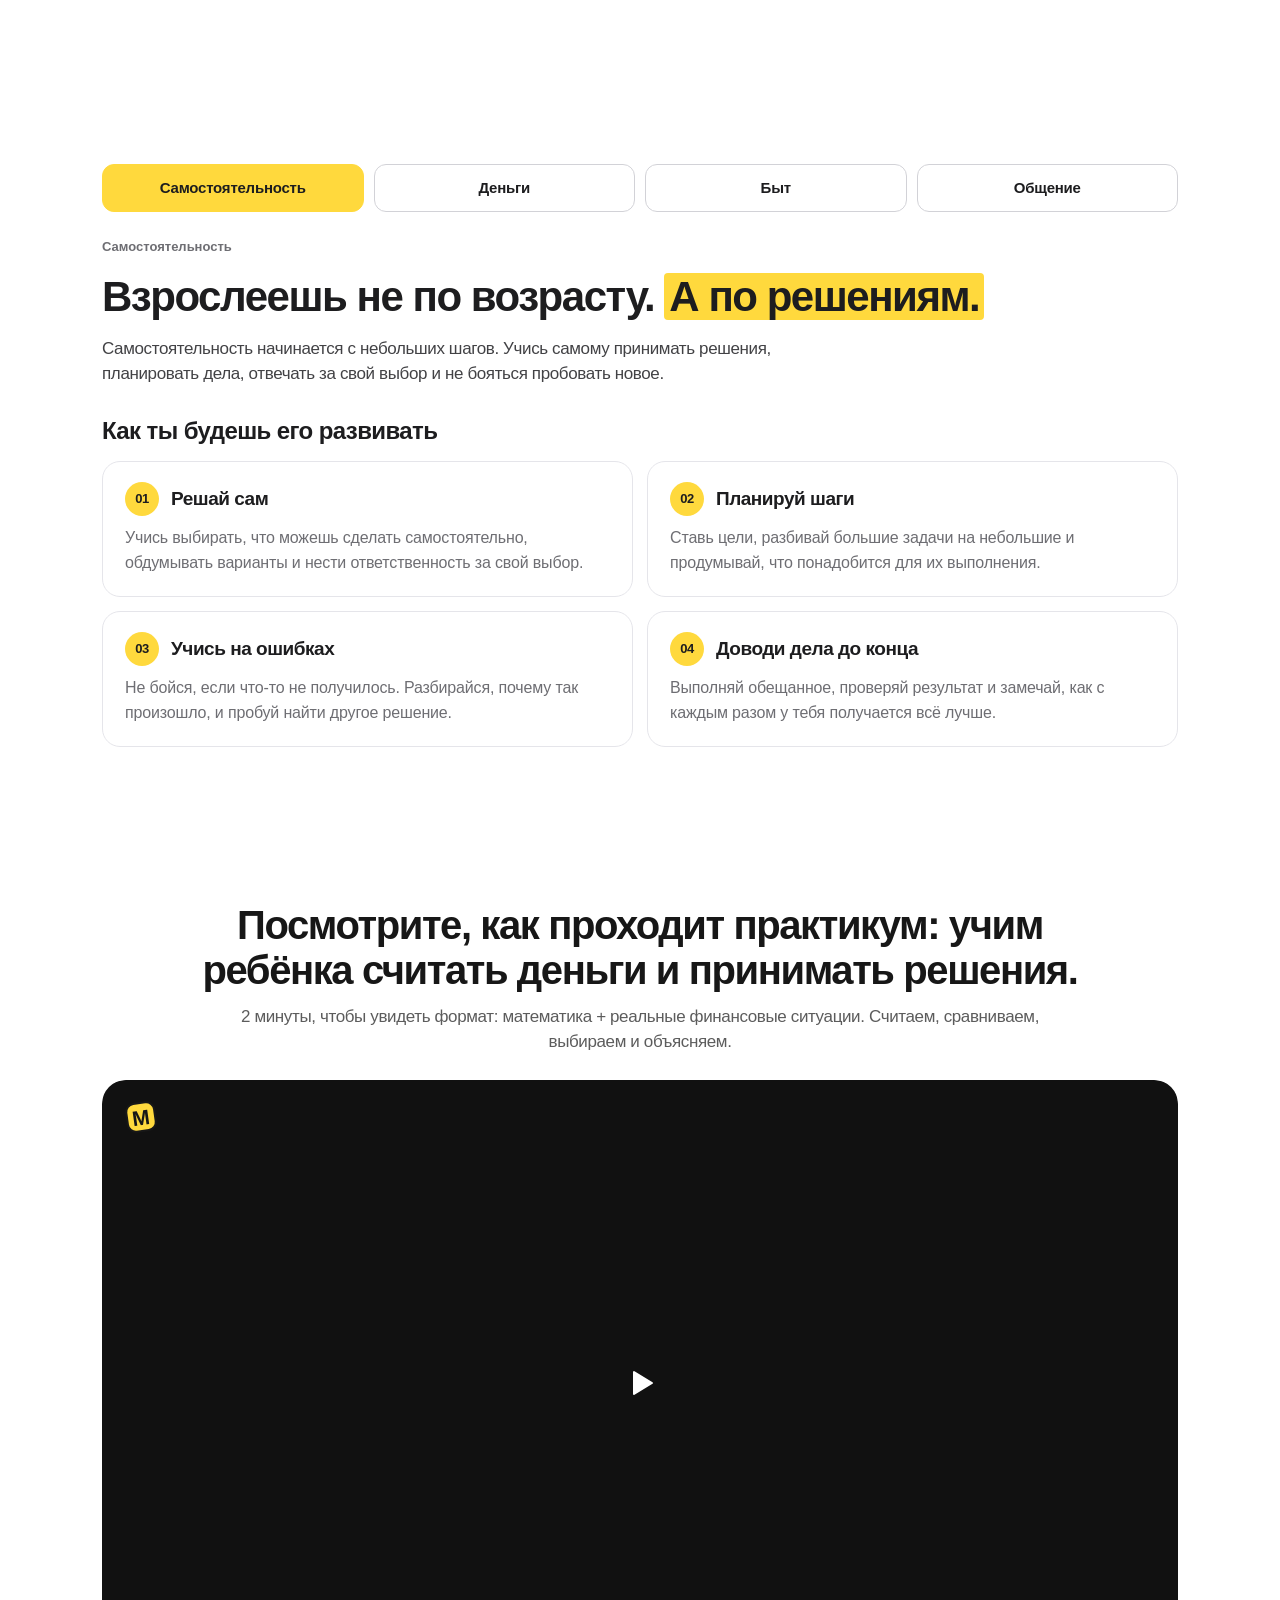
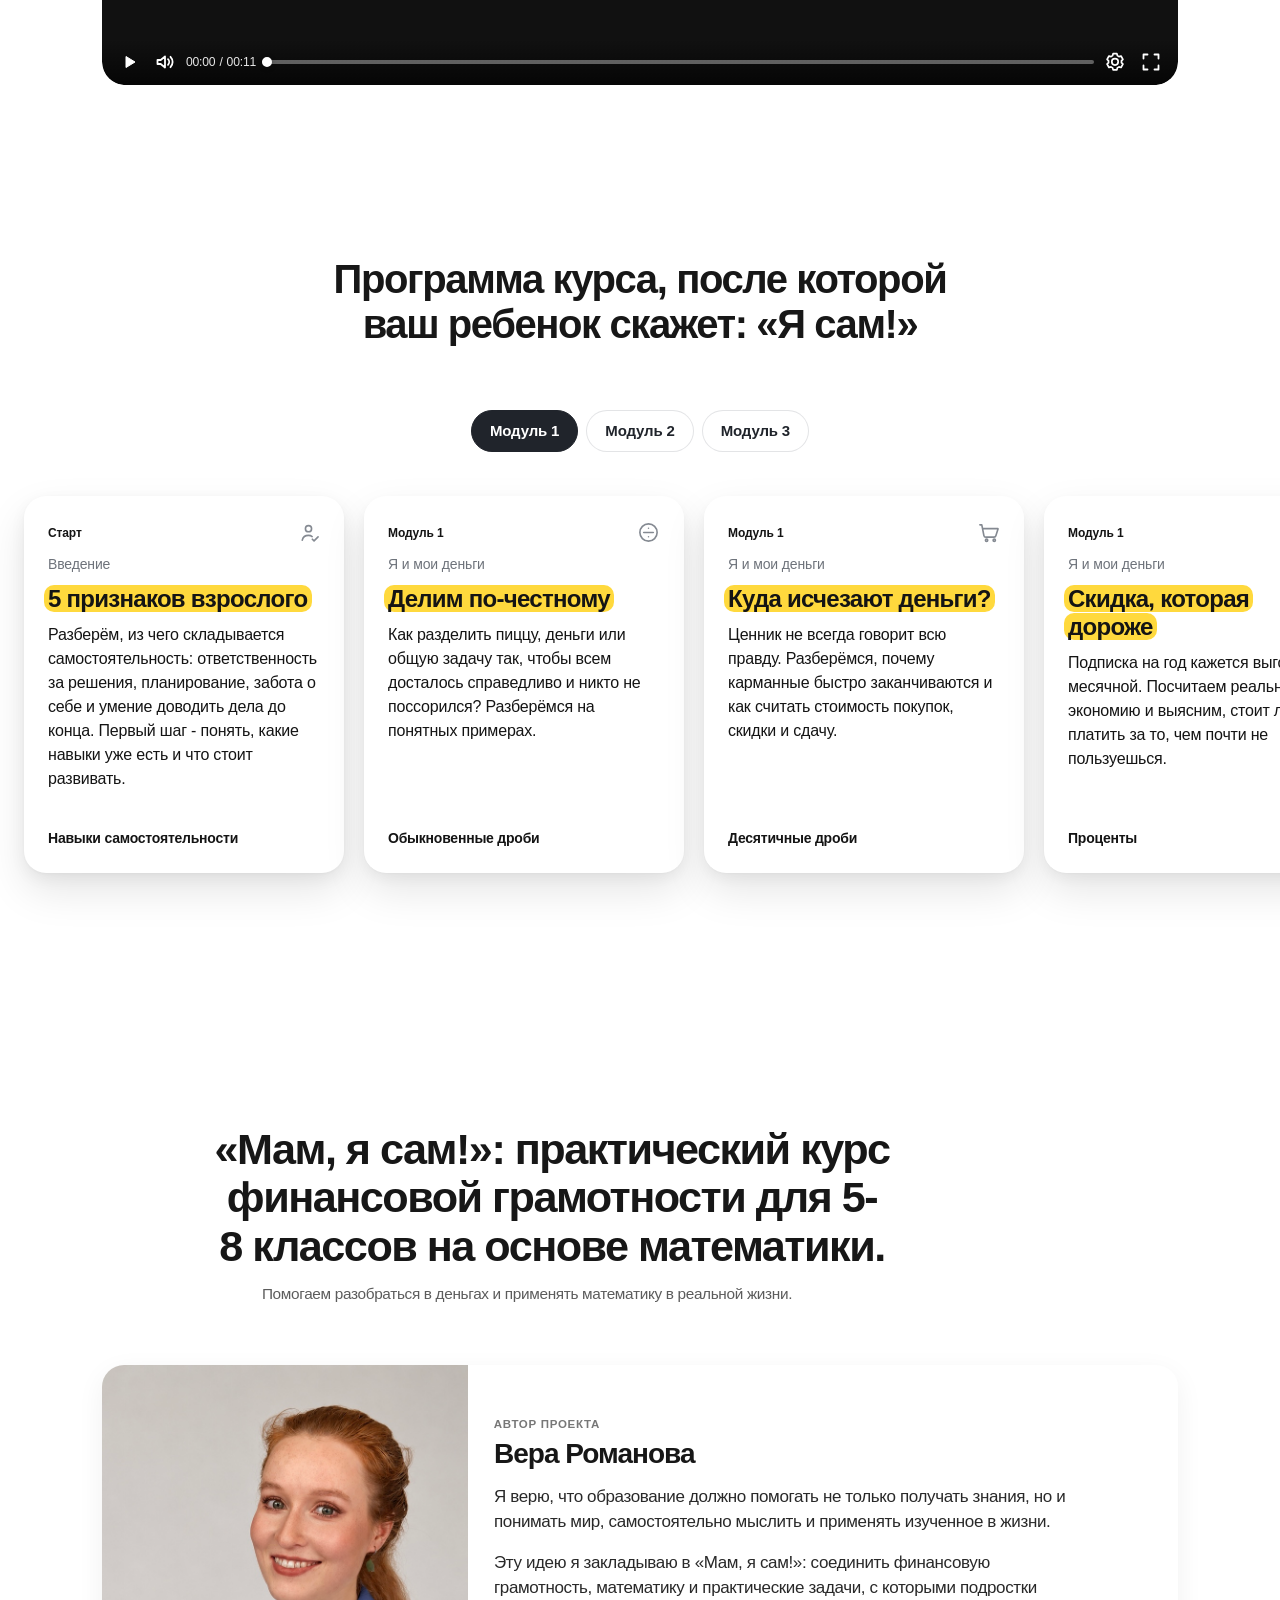
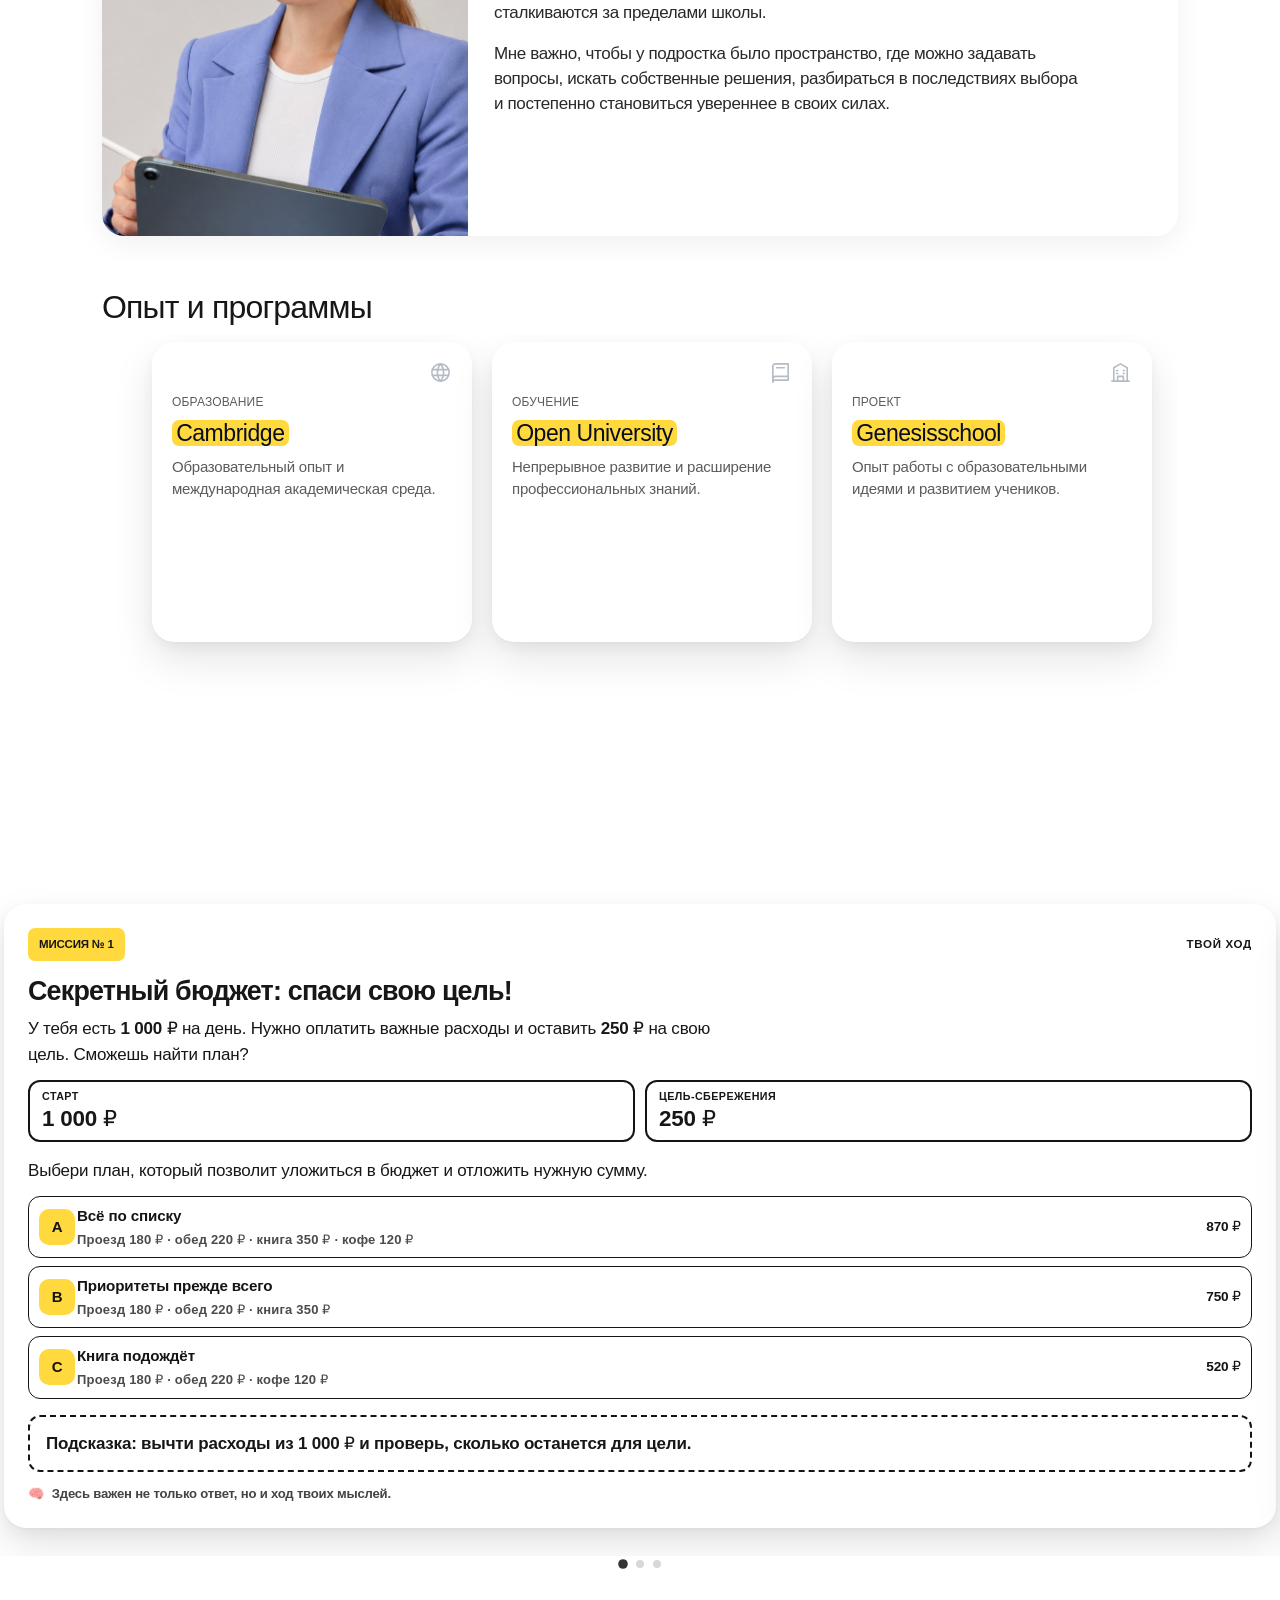
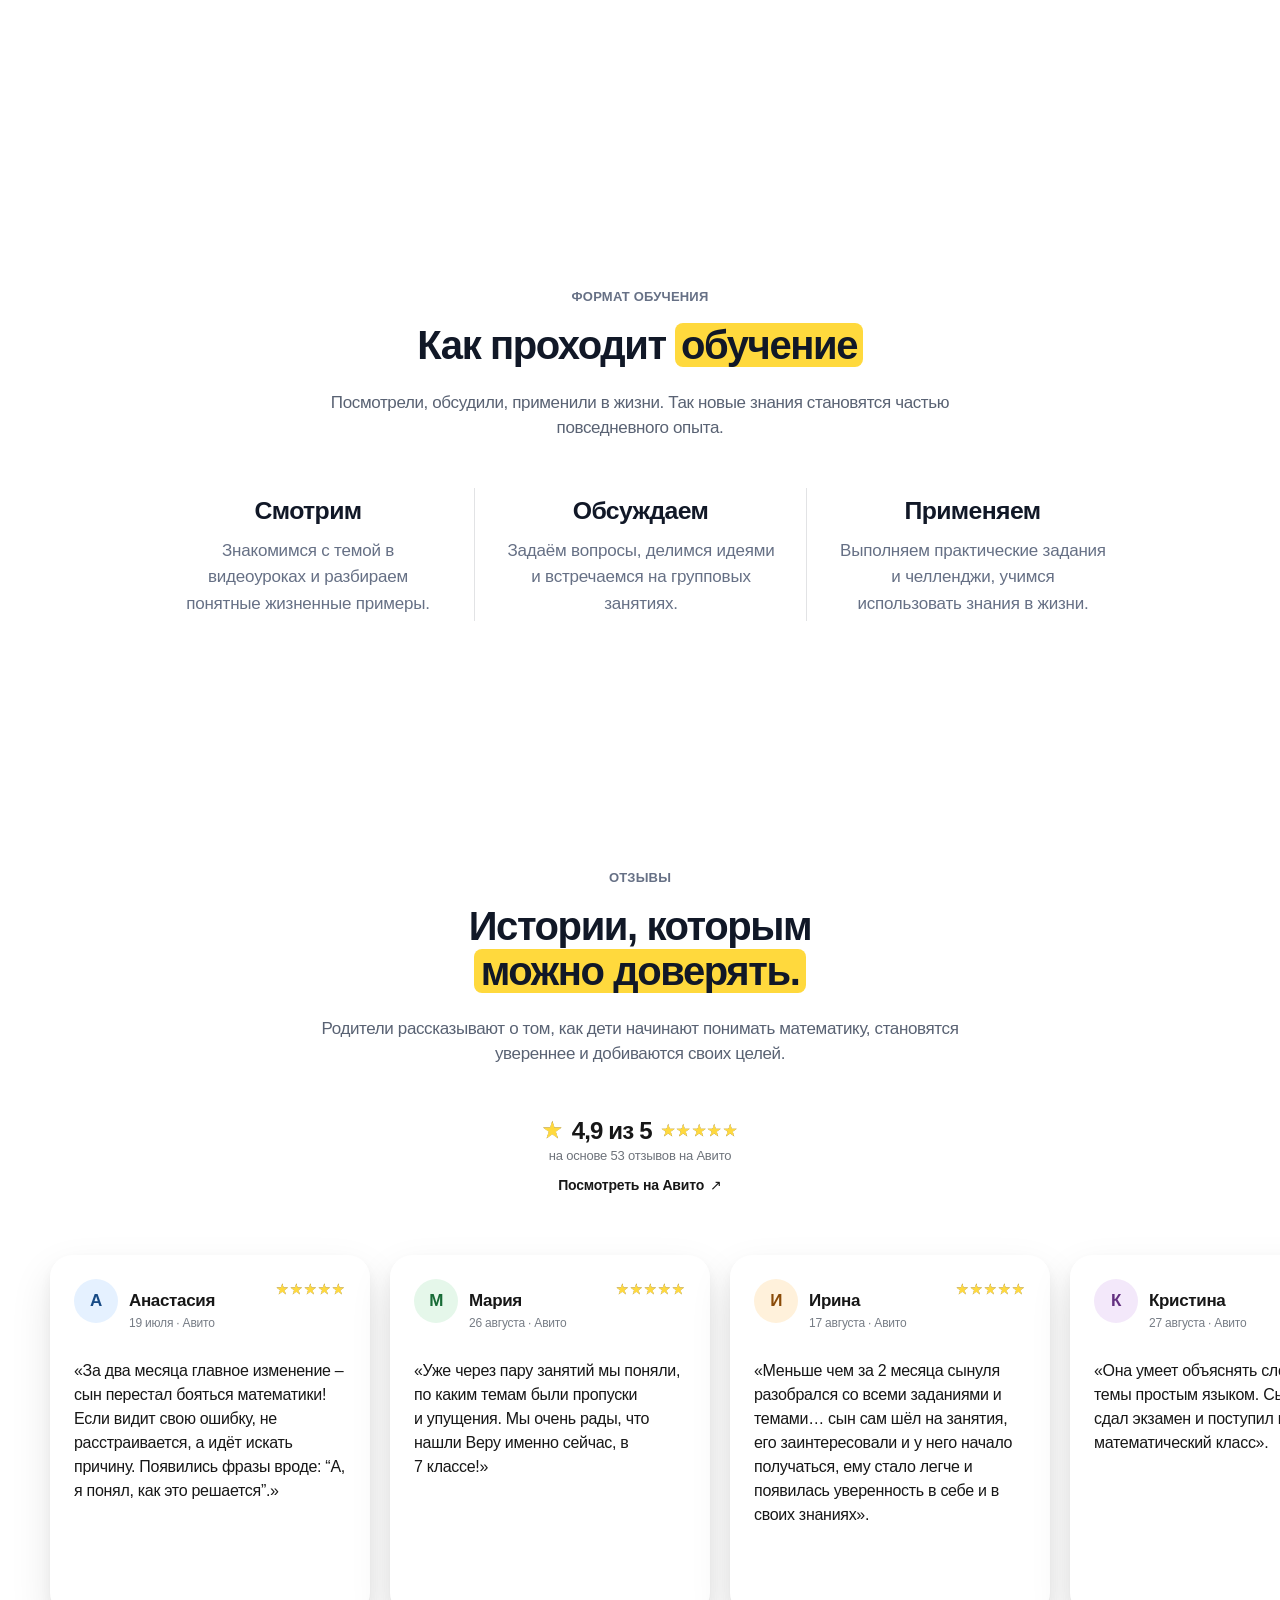
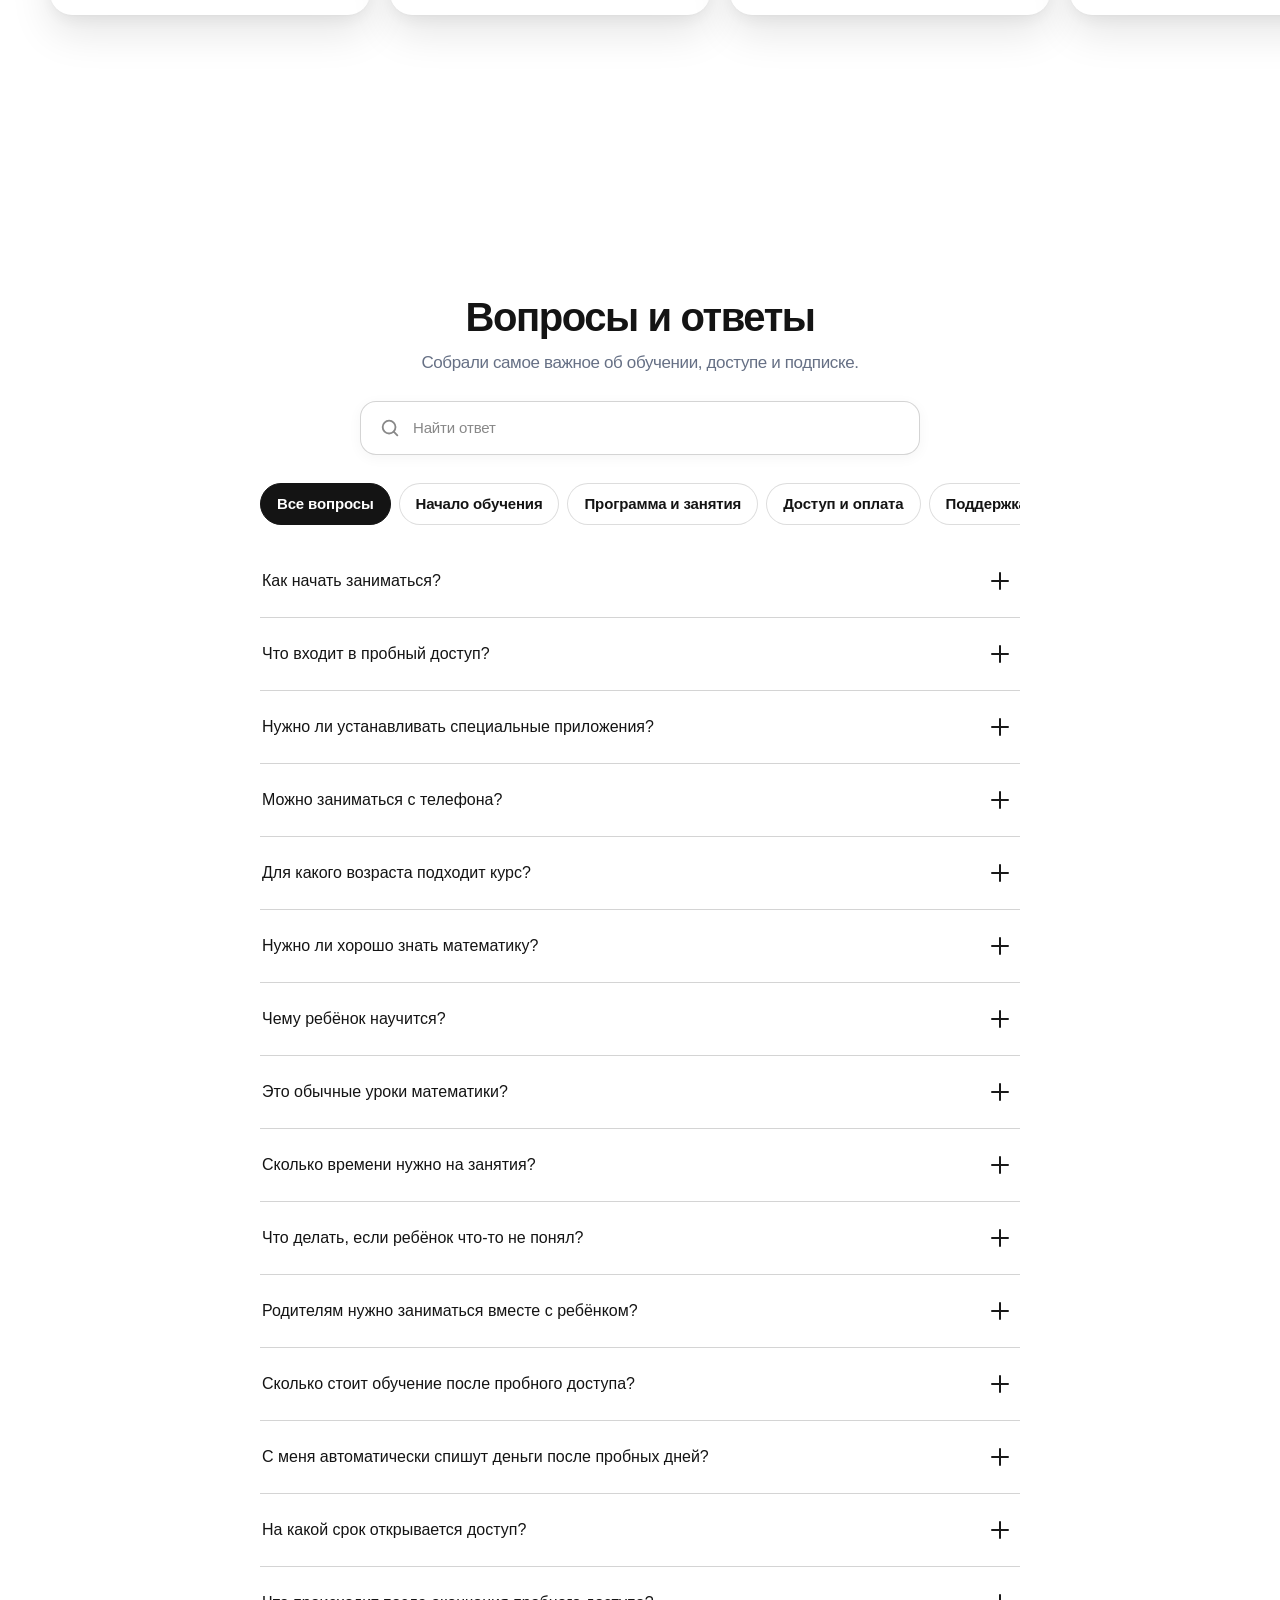
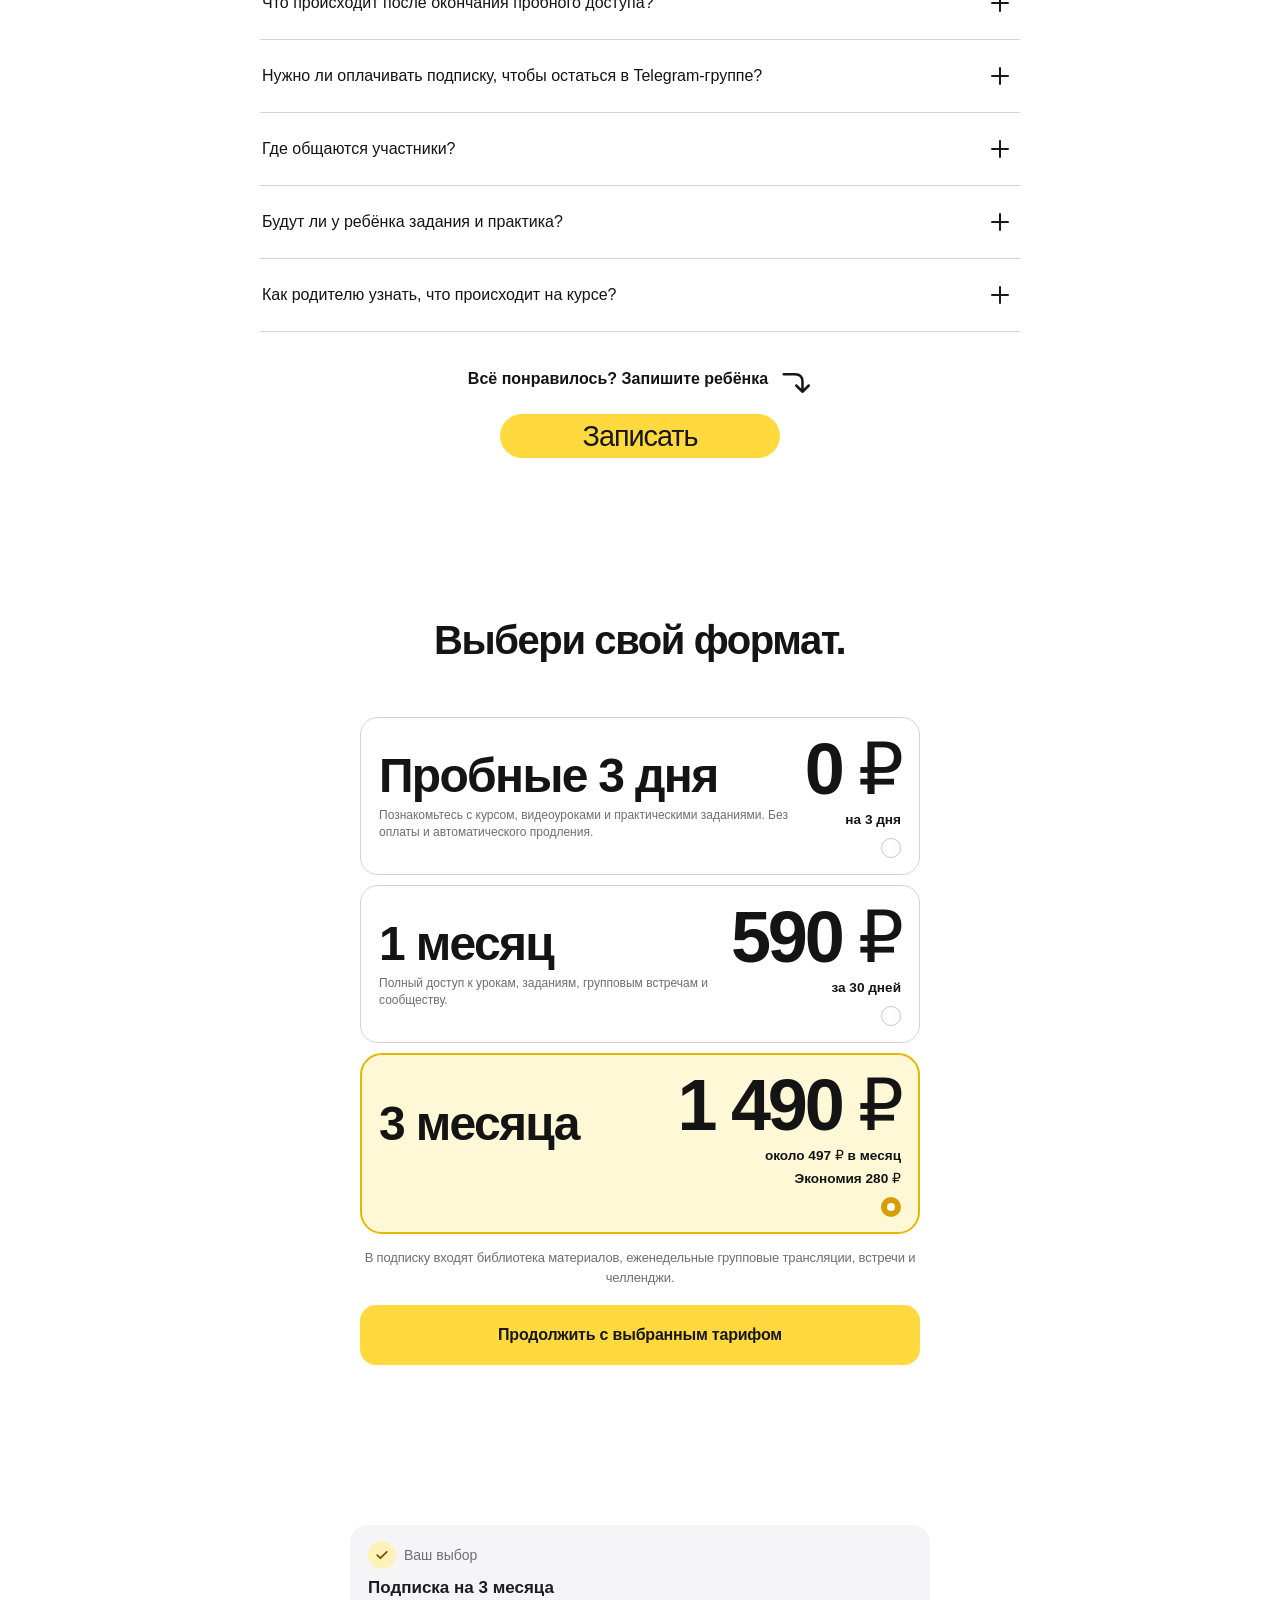
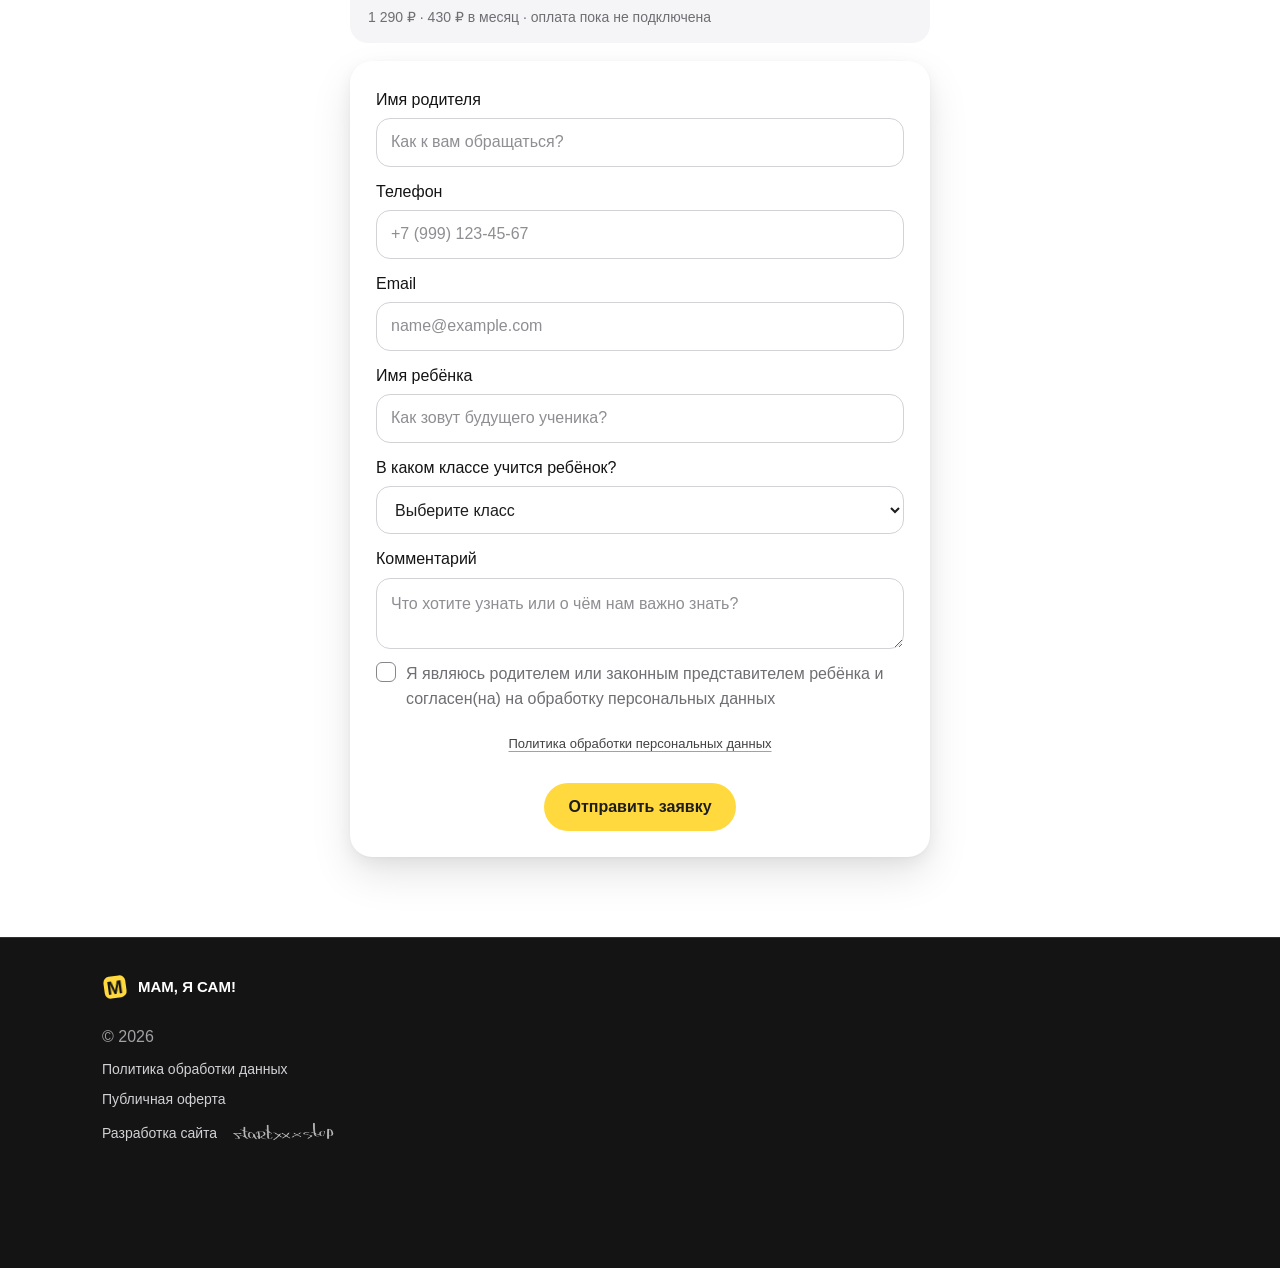
==== commit 7719b4cf: "Simplify course pricing to trial, monthly and quarterly plans" ====
--- a/index.html
+++ b/index.html
@@ -689,7 +689,7 @@
         </details>
         <details data-category="access">
           <summary>Сколько стоит обучение после пробного доступа?</summary>
-          <div class="faq__a">Можно выбрать подписку на 1 месяц за 490 ₽, на 3 месяца за 1 290 ₽ или на 12 месяцев за 4 490 ₽.</div>
+          <div class="faq__a">После пробных 3 дней можно выбрать доступ на 1 месяц за 590 ₽ или на 3 месяца за 1 490 ₽. Автоматического списания нет.</div>
         </details>
         <details data-category="access">
           <summary>С меня автоматически спишут деньги после пробных дней?</summary>
@@ -739,49 +739,37 @@
           <div class="price price--trial" data-plan-card="trial_3d" role="radio" aria-checked="false" tabindex="-1">
             <div class="pricing__option-copy">
               <span class="price__tag">Начни без риска</span>
-              <div class="price__title">Пробный доступ</div>
-              <p class="pricing__option-description">Стартовые видеоуроки и задания. Без обязательства покупать подписку и без автоматического списания.</p>
+              <div class="price__title">Пробные 3 дня</div>
+              <p class="pricing__option-description">Познакомьтесь с курсом, видеоуроками и практическими заданиями. Без оплаты и автоматического продления.</p>
             </div>
             <div class="pricing__option-choice">
-              <div class="price__amount">0 ₽<small>первые 3 дня</small></div>
+              <div class="price__amount">0 ₽<small>на 3 дня</small></div>
               <span class="pricing__option-indicator" aria-hidden="true"></span>
             </div>
           </div>
           <div class="price price--monthly" data-plan-card="monthly" role="radio" aria-checked="false" tabindex="-1">
             <div class="pricing__option-copy">
-              <span class="price__tag">Гибкий формат</span>
+              <span class="price__tag">Можно попробовать на месяц</span>
               <div class="price__title">1 месяц</div>
-              <p class="pricing__option-description">Видеоуроки и задания, групповые встречи и поддержка сообщества.</p>
+              <p class="pricing__option-description">Полный доступ к урокам, заданиям, групповым встречам и сообществу.</p>
             </div>
             <div class="pricing__option-choice">
-              <div class="price__amount">490 ₽<small>за месяц</small></div>
+              <div class="price__amount">590 ₽<small>за 30 дней</small></div>
               <span class="pricing__option-indicator" aria-hidden="true"></span>
             </div>
           </div>
           <div class="price price--popular is-selected" data-plan-card="quarterly" role="radio" aria-checked="true" tabindex="0">
             <div class="pricing__option-copy">
-              <span class="price__tag price__tag--hit">Рекомендуем</span>
+              <span class="price__tag price__tag--hit">Выгоднее на 3 месяца</span>
               <div class="price__title">3 месяца</div>
-              <p class="pricing__option-description">Видеоуроки и задания, групповые встречи и поддержка сообщества.</p>
+              <p class="pricing__option-description">Тот же полный доступ на весь срок. Удобно, чтобы пройти программу без спешки.</p>
             </div>
             <div class="pricing__option-choice">
-              <div class="price__amount">1 290 ₽<small>430 ₽ в месяц</small><small>Экономия 180 ₽</small></div>
+              <div class="price__amount">1 490 ₽<small>около 497 ₽ в месяц</small><small>Экономия 280 ₽</small></div>
               <span class="pricing__option-indicator" aria-hidden="true"></span>
             </div>
           </div>
-          <div class="price price--vip" data-plan-card="annual" role="radio" aria-checked="false" tabindex="-1">
-            <div class="pricing__option-copy">
-              <span class="price__tag">Выгоднее на год</span>
-              <div class="price__title">12 месяцев</div>
-              <p class="pricing__option-description">Все видеоуроки и задания, групповые встречи и доступ к материалам на весь срок.</p>
-            </div>
-            <div class="pricing__option-choice">
-              <div class="price__amount">4 490 ₽<small>около 374 ₽ в месяц</small><small>Экономия 1 390 ₽</small></div>
-              <span class="pricing__option-indicator" aria-hidden="true"></span>
-            </div>
-          </div>
-        </div>
-        <p class="pricing__included">В подписку входят библиотека материалов, еженедельные групповые трансляции, встречи и челленджи.</p>
+        </div>        <p class="pricing__included">В подписку входят библиотека материалов, еженедельные групповые трансляции, встречи и челленджи.</p>
         <a class="btn btn--yellow pricing__continue" id="pricingContinue" href="#signup">Попробовать бесплатно</a>
       </div>
     </div>
@@ -873,9 +861,8 @@
 <h2>3. Тарифы и стоимость</h2>
 <ul>
 <li>Пробный доступ на 3 дня – 0 ₽.</li>
-<li>Доступ на 1 месяц – 490 ₽.</li>
-<li>Доступ на 3 месяца – 1 290 ₽.</li>
-<li>Доступ на 12 месяцев – 4 490 ₽.</li>
+<li>Доступ на 1 месяц (30 дней) – 590 ₽.</li>
+<li>Доступ на 3 месяца (90 дней) – 1 490 ₽.</li>
 </ul>
 <p>3.1. Состав тарифа, срок доступа и итоговая стоимость показываются Заказчику до оформления заказа. Если на сайте или странице оплаты указана иная стоимость, Заказчик должен уточнить условия у Исполнителя до оплаты.</p>
 <p>3.2. На дату публикации этой редакции онлайн-оплата на сайте может быть ещё не активирована. Оплачивать услугу следует только тогда, когда сайт явно предлагает действующий способ оплаты и подтверждает заказ. Автоматическое продление и повторные списания не применяются, если они отдельно не описаны и не согласованы до оплаты.</p>
@@ -1324,6 +1311,7 @@
 <link rel="stylesheet" href="styles-13.css" />
 <link rel="stylesheet" href="styles-14.css" />
 <link rel="stylesheet" href="styles-15.css" />
+<link rel="stylesheet" href="styles-16.css" />
 
 <script id="author-photo-fallback-script" src="js/author-photo-fallback.js"></script>
 <script id="hero-cta-scroll-script" src="js/hero-cta-scroll.js"></script>
--- a/styles-16.css
+++ b/styles-16.css
@@ -0,0 +1,331 @@
+/* Dark theme Hero: exact light-theme layout, typography, spacing and component geometry.
+   Only the surface and foreground colors are adapted for dark mode. */
+html body.theme-dark .hero {
+  position:relative!important;
+  isolation:isolate!important;
+  padding:70px 0 90px!important;
+  overflow:hidden!important;
+  background:#15171A!important;
+  background-image:none!important;
+  color:#F5F5F7!important;
+  border-bottom:0!important;
+}
+
+/* Remove only the legacy blue aura and decorative background layers. */
+html body.theme-dark .hero::before,
+html body.theme-dark .hero::after,
+html body.theme-dark .hero .hero__bg,
+html body.theme-dark .hero .hero__aura {
+  display:none!important;
+  content:none!important;
+  background:none!important;
+  animation:none!important;
+  opacity:0!important;
+  filter:none!important;
+}
+
+html body.theme-dark .hero .hero__in {
+  position:relative!important;
+  z-index:1!important;
+  width:100%!important;
+  display:flex!important;
+  flex-direction:column!important;
+  align-items:center!important;
+  text-align:center!important;
+  gap:30px!important;
+}
+
+html body.theme-dark .hero .hero__content {
+  position:relative!important;
+  z-index:1!important;
+  display:flex!important;
+  flex-direction:column!important;
+  align-items:center!important;
+  text-align:center!important;
+  box-sizing:border-box!important;
+  width:100%!important;
+  max-width:900px!important;
+  margin:0 auto!important;
+  padding:34px clamp(12px,2vw,24px) 12px!important;
+  gap:clamp(18px,3.2vh,30px)!important;
+  background:transparent!important;
+  border:0!important;
+  border-radius:0!important;
+  box-shadow:none!important;
+  color:#F5F5F7!important;
+  transform:translateY(calc(-8vh - 20px))!important;
+}
+
+/* Heading: same size, weight, line height, tracking and three-line layout as light mode. */
+html body.theme-dark .hero .hero__content > h1.hero__lead-three-lines {
+  display:flex!important;
+  flex-direction:column!important;
+  align-items:center!important;
+  justify-content:center!important;
+  box-sizing:border-box!important;
+  width:100%!important;
+  max-width:none!important;
+  margin:0 auto!important;
+  padding:0!important;
+  color:#F5F5F7!important;
+  -webkit-text-fill-color:#F5F5F7!important;
+  font-family:var(--ds-font)!important;
+  font-size:clamp(1.35rem,9.6vw,6rem)!important;
+  font-weight:400!important;
+  line-height:1.12!important;
+  letter-spacing:-.045em!important;
+  text-align:center!important;
+  text-align-last:center!important;
+  text-transform:none!important;
+  text-wrap:normal!important;
+}
+html body.theme-dark .hero .hero__lead-three-lines > .hero__lead-line {
+  display:block!important;
+  box-sizing:border-box!important;
+  width:100%!important;
+  max-width:100%!important;
+  margin:0!important;
+  text-align:center!important;
+  text-align-last:center!important;
+  white-space:nowrap!important;
+}
+html body.theme-dark .hero .hero__lead-three-lines > .hero__lead-final-line {
+  display:block!important;
+  white-space:nowrap!important;
+}
+
+/* Keep the capsule's original light-theme blue fill and blue lettering. */
+html body.theme-dark .hero .hero__lead-final-line .hero__word-pill {
+  display:inline-flex!important;
+  align-items:center!important;
+  max-width:none!important;
+  margin:0 .04em!important;
+  padding:.08em .26em!important;
+  border:0!important;
+  border-radius:9999px!important;
+  background:#E5F1FF!important;
+  color:#007AFF!important;
+  -webkit-text-fill-color:#007AFF!important;
+  font:inherit!important;
+  font-size:1em!important;
+  font-weight:400!important;
+  line-height:1.15!important;
+  letter-spacing:inherit!important;
+  text-transform:capitalize!important;
+  vertical-align:.08em!important;
+  box-shadow:none!important;
+}
+html body.theme-dark .hero .hero__lead-final-line .hero__together-word {
+  display:inline-block!important;
+  color:#F5F5F7!important;
+  -webkit-text-fill-color:#F5F5F7!important;
+  white-space:nowrap!important;
+  text-transform:none!important;
+}
+
+/* Subtitle: same width behavior, type scale, weight, line rhythm and alignment as light mode. */
+html body.theme-dark .hero .hero__content p.hero__subtitle {
+  display:flex!important;
+  flex-direction:column!important;
+  align-items:center!important;
+  box-sizing:border-box!important;
+  width:max-content!important;
+  max-width:calc(100vw - 24px)!important;
+  margin:18px auto 0!important;
+  color:#AEAEB2!important;
+  -webkit-text-fill-color:#AEAEB2!important;
+  font-family:var(--ds-font)!important;
+  font-size:clamp(.72rem,4.9vw,3.05rem)!important;
+  font-weight:400!important;
+  line-height:1.3!important;
+  letter-spacing:normal!important;
+  text-align:center!important;
+  text-align-last:center!important;
+  text-transform:none!important;
+  font-variant:normal!important;
+  text-wrap:pretty!important;
+}
+html body.theme-dark .hero .hero__subtitle-first,
+html body.theme-dark .hero .hero__subtitle-second {
+  display:block!important;
+  width:100%!important;
+  max-width:100%!important;
+  margin-inline:auto!important;
+  color:#AEAEB2!important;
+  -webkit-text-fill-color:#AEAEB2!important;
+  font-family:var(--ds-font)!important;
+  font-size:inherit!important;
+  font-weight:400!important;
+  line-height:1.3!important;
+  letter-spacing:normal!important;
+  text-align:center!important;
+  text-align-last:center!important;
+  text-transform:none!important;
+  white-space:normal!important;
+}
+html body.theme-dark .hero .hero__subtitle-first {
+  display:flex!important;
+  flex-direction:column!important;
+  gap:0!important;
+}
+html body.theme-dark .hero .hero__subtitle-line-one,
+html body.theme-dark .hero .hero__subtitle-line-two,
+html body.theme-dark .hero .hero__subtitle-second {
+  display:block!important;
+  margin:0!important;
+  color:inherit!important;
+  -webkit-text-fill-color:currentColor!important;
+  font:inherit!important;
+  font-weight:400!important;
+  letter-spacing:normal!important;
+  text-align:center!important;
+  white-space:nowrap!important;
+}
+
+/* CTA: exact light-theme font, weight, dimensions, radius and responsive width. */
+html body.theme-dark .hero .hero-start-button,
+html body.theme-dark .hero .hero-start-button:link,
+html body.theme-dark .hero .hero-start-button:visited {
+  display:flex!important;
+  align-items:center!important;
+  justify-content:center!important;
+  box-sizing:border-box!important;
+  width:100%!important;
+  max-width:280px!important;
+  height:44px!important;
+  min-height:44px!important;
+  margin:18px auto 0!important;
+  padding:0 18px!important;
+  border:0!important;
+  border-radius:22px!important;
+  background:#FFD93D!important;
+  color:#171717!important;
+  -webkit-text-fill-color:#171717!important;
+  box-shadow:none!important;
+  font-family:var(--ds-font)!important;
+  font-size:clamp(1.25rem,4.5vw,1.8rem)!important;
+  font-weight:400!important;
+  letter-spacing:-.035em!important;
+  line-height:1.12!important;
+  text-align:center!important;
+  text-decoration:none!important;
+  text-transform:none!important;
+  opacity:1!important;
+  animation:none!important;
+  transform:none!important;
+  transition:transform .22s cubic-bezier(.2,.75,.2,1),background-color .22s ease,box-shadow .22s ease!important;
+  -webkit-tap-highlight-color:transparent!important;
+}
+html body.theme-dark .hero .hero-start-button span {
+  color:inherit!important;
+  -webkit-text-fill-color:currentColor!important;
+  font:inherit!important;
+  font-weight:400!important;
+  text-transform:none!important;
+}
+html body.theme-dark .hero .hero-start-button:hover {
+  background:#F5CE32!important;
+  box-shadow:0 5px 14px rgba(0,0,0,.2)!important;
+  transform:translateY(-2px)!important;
+}
+html body.theme-dark .hero .hero-start-button:active {
+  background:#EBC52D!important;
+  box-shadow:0 1px 4px rgba(0,0,0,.18)!important;
+  transform:translateY(0) scale(.97)!important;
+}
+html body.theme-dark .hero .hero-start-button:focus-visible {
+  outline:2px solid #F5F5F7!important;
+  outline-offset:3px!important;
+}
+
+@media(max-width:640px) {
+  html body.theme-dark .hero .hero__content {
+    transform:translateY(calc(-8vh - 20px))!important;
+  }
+  html body.theme-dark .hero .hero-start-button,
+  html body.theme-dark .hero .hero-start-button:link,
+  html body.theme-dark .hero .hero-start-button:visited {
+    width:calc(100% - 32px)!important;
+    max-width:280px!important;
+    height:44px!important;
+    min-height:44px!important;
+    border-radius:22px!important;
+  }
+}
+@media(prefers-reduced-motion:reduce) {
+  html body.theme-dark .hero .hero-start-button {
+    animation:none!important;
+    transition:none!important;
+  }
+}
+
+
+/* Dark header finishing: consistent shell outline, original CSS cube mark,
+   correctly contrasted yin-yang glyph and a clean brand-yellow contact action. */
+html body.theme-dark header.topbar {
+  border:1px solid rgba(255,255,255,.16)!important;
+  border-bottom-color:rgba(255,255,255,.16)!important;
+  box-sizing:border-box!important;
+}
+
+/* Match the light-theme cube geometry; avoid the clipped, rotated SVG stroke. */
+html body.theme-dark header.topbar .logo__dot {
+  display:inline-flex!important;
+  align-items:center!important;
+  justify-content:center!important;
+  box-sizing:border-box!important;
+  width:29px!important;
+  height:29px!important;
+  padding:0!important;
+  border:2px solid #141414!important;
+  border-radius:9px!important;
+  background-color:#FFD93D!important;
+  background-image:none!important;
+  background-position:center!important;
+  background-size:auto!important;
+  background-repeat:no-repeat!important;
+}
+html body.theme-dark header.topbar .logo__dot::after {
+  content:"М"!important;
+  display:block!important;
+  font-family:"SF Pro Condensed","SF Pro",-apple-system,BlinkMacSystemFont,system-ui,sans-serif!important;
+  font-size:19px!important;
+  font-weight:900!important;
+  font-style:normal!important;
+  line-height:1!important;
+  color:#141414!important;
+  transform:translate(-.25px,0)!important;
+}
+
+/* Preserve the yin-yang symbol's black/white contrast on the dark menu surface. */
+html body.theme-dark #heroMenu #themeToggle svg path {
+  fill:#F5F5F7!important;
+}
+html body.theme-dark #heroMenu #themeToggle svg circle:nth-of-type(2) {
+  fill:#F5F5F7!important;
+}
+html body.theme-dark #heroMenu #themeToggle svg circle:nth-of-type(3) {
+  fill:#171717!important;
+}
+
+/* Contact: solid brand yellow, with no outline in any interaction state. */
+html body.theme-dark #heroMenu .hero-menu__contact,
+html body.theme-dark #heroMenu .hero-menu__contact:link,
+html body.theme-dark #heroMenu .hero-menu__contact:visited,
+html body.theme-dark #heroMenu .hero-menu__contact:hover,
+html body.theme-dark #heroMenu .hero-menu__contact:active,
+html body.theme-dark #heroMenu .hero-menu__contact:focus,
+html body.theme-dark #heroMenu .hero-menu__contact:focus-visible {
+  background:#FFD93D!important;
+  border:0!important;
+  outline:0!important;
+  box-shadow:none!important;
+  color:#171717!important;
+  -webkit-text-fill-color:#171717!important;
+}
+html body.theme-dark #heroMenu .hero-menu__contact span {
+  background:transparent!important;
+  border:0!important;
+  color:#171717!important;
+  -webkit-text-fill-color:#171717!important;
+}
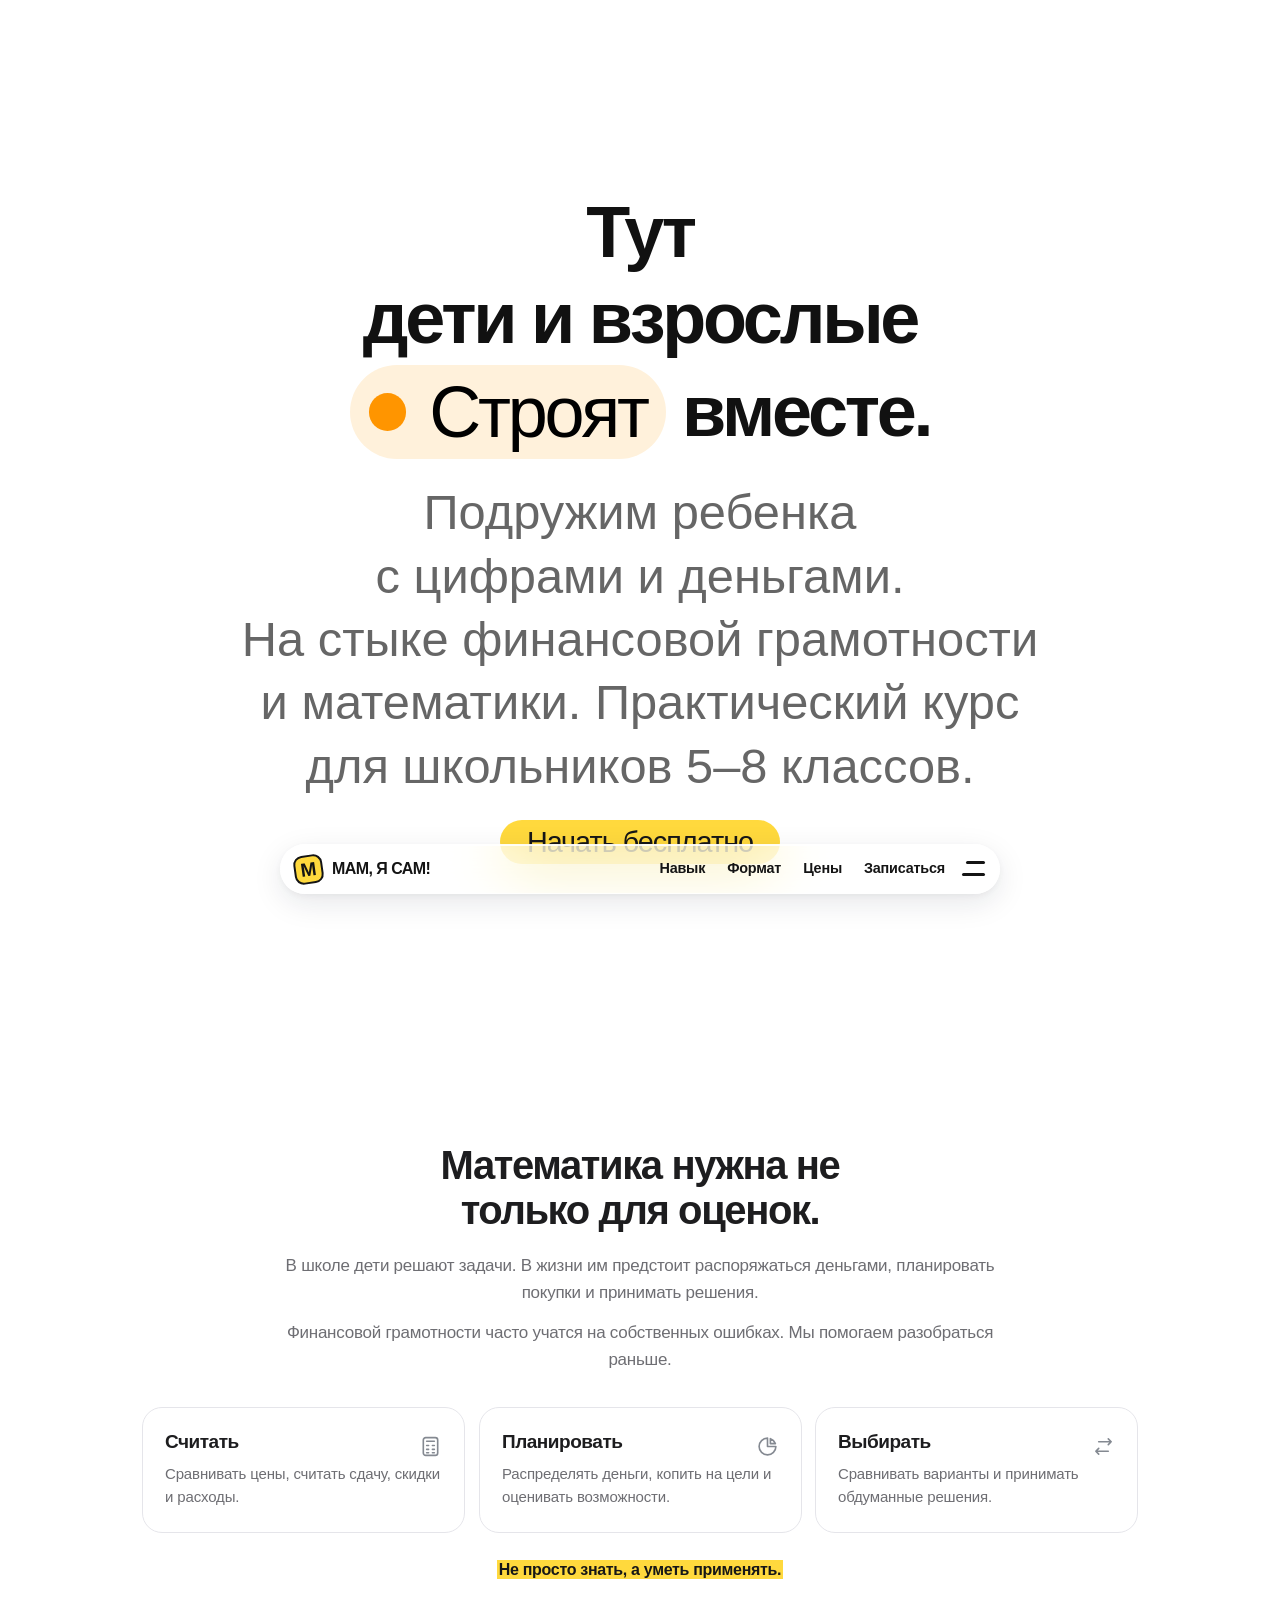
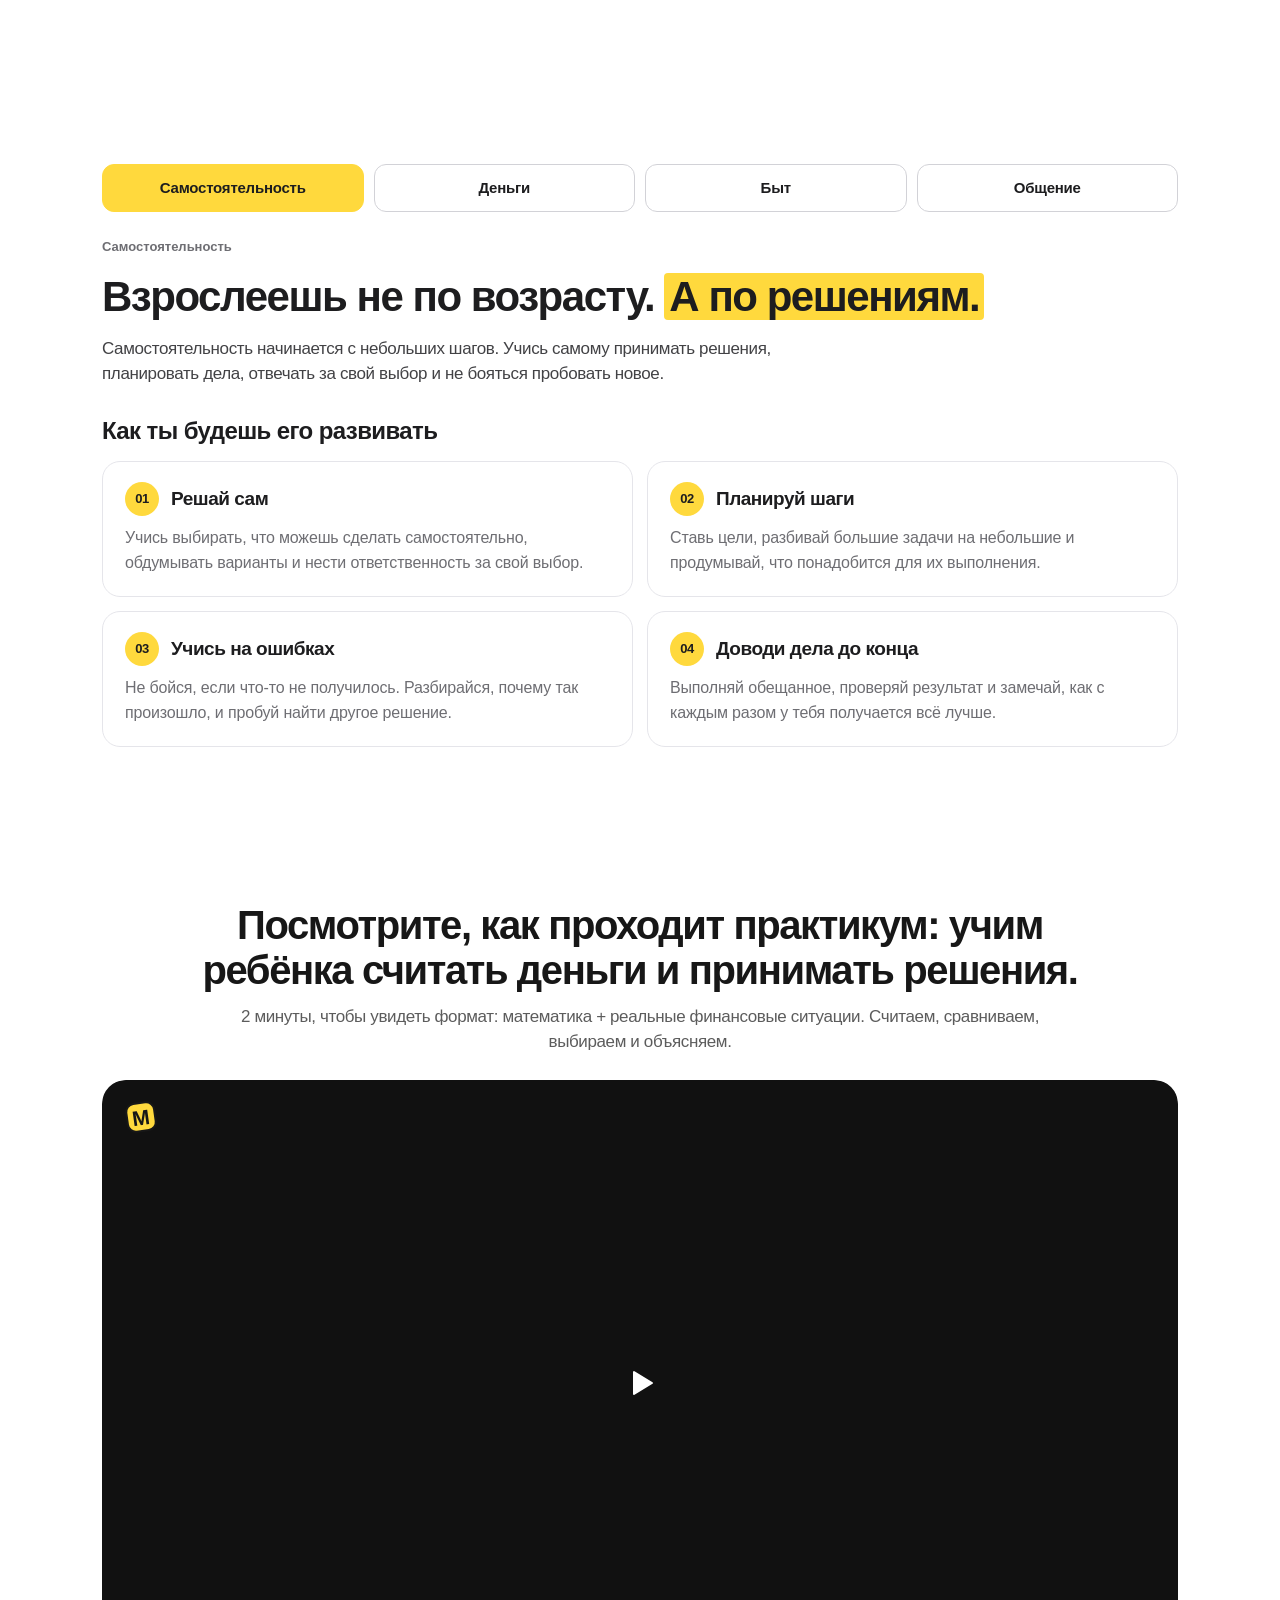
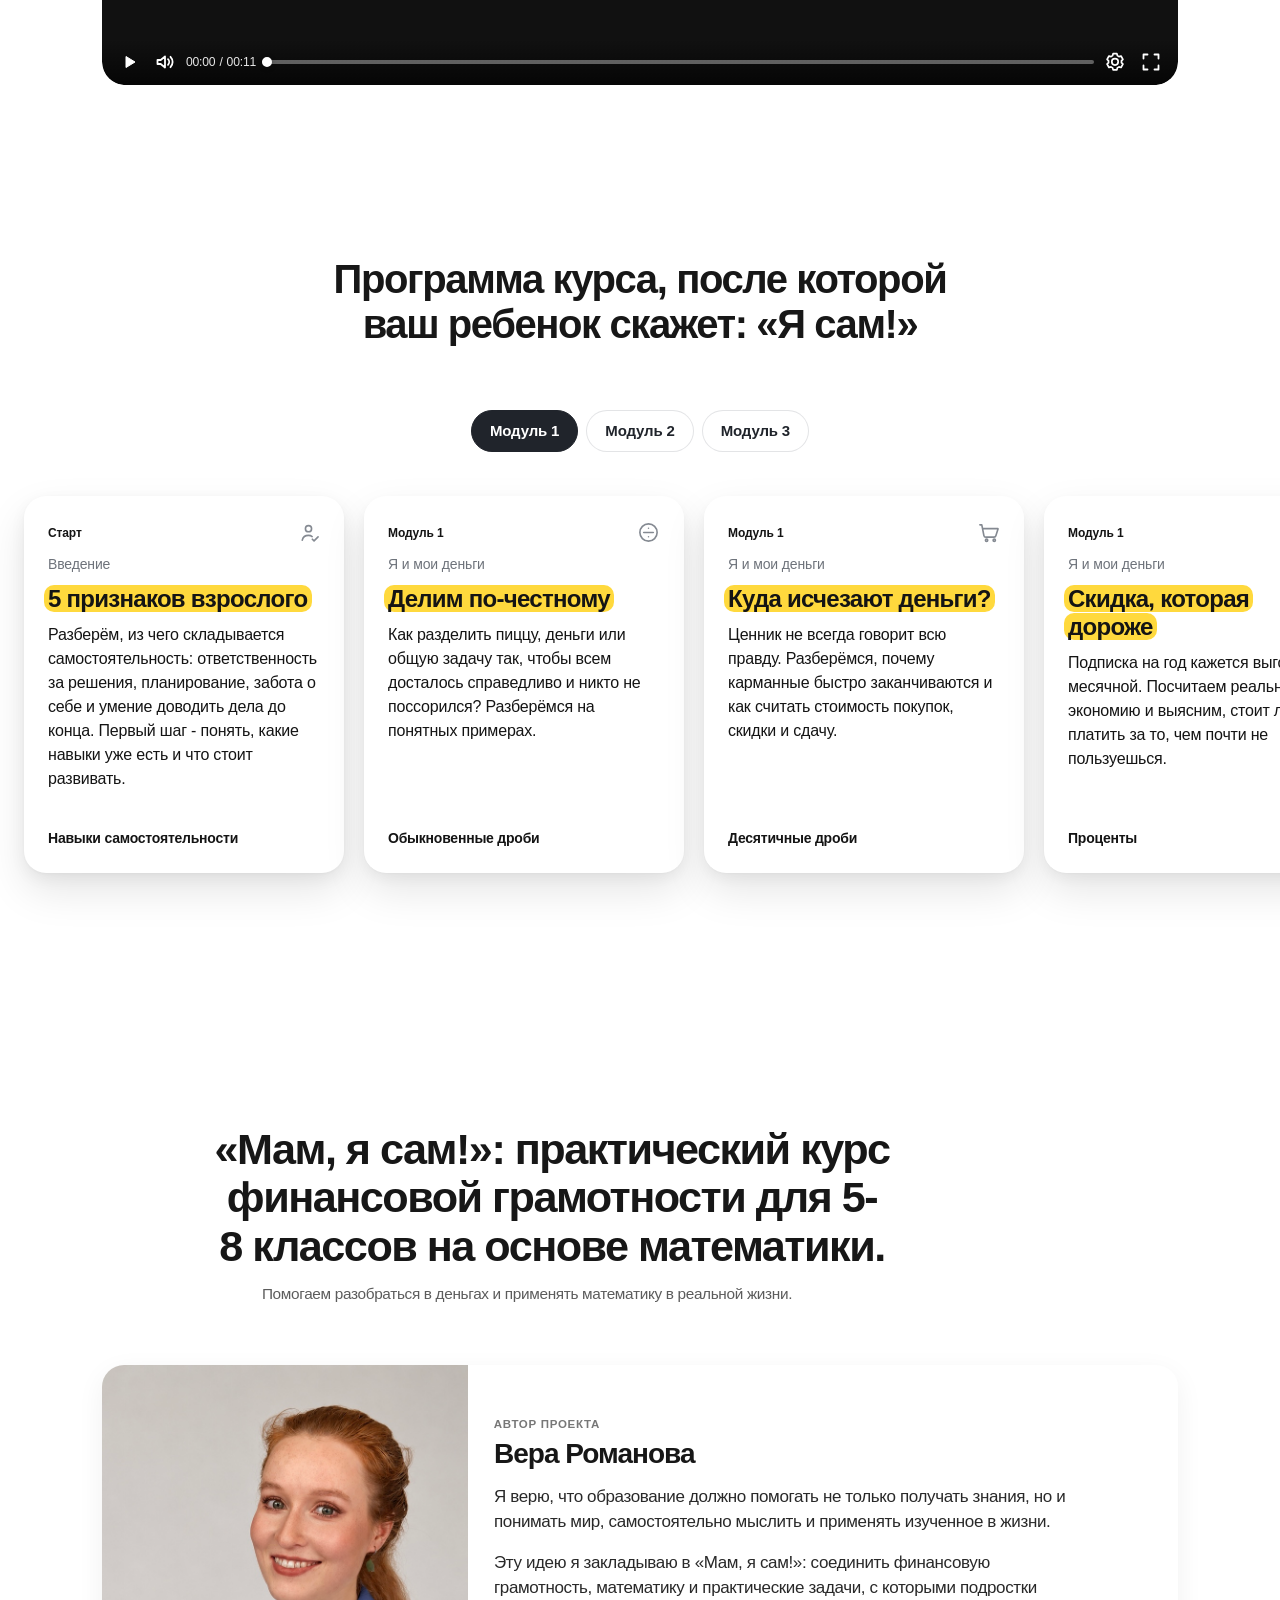
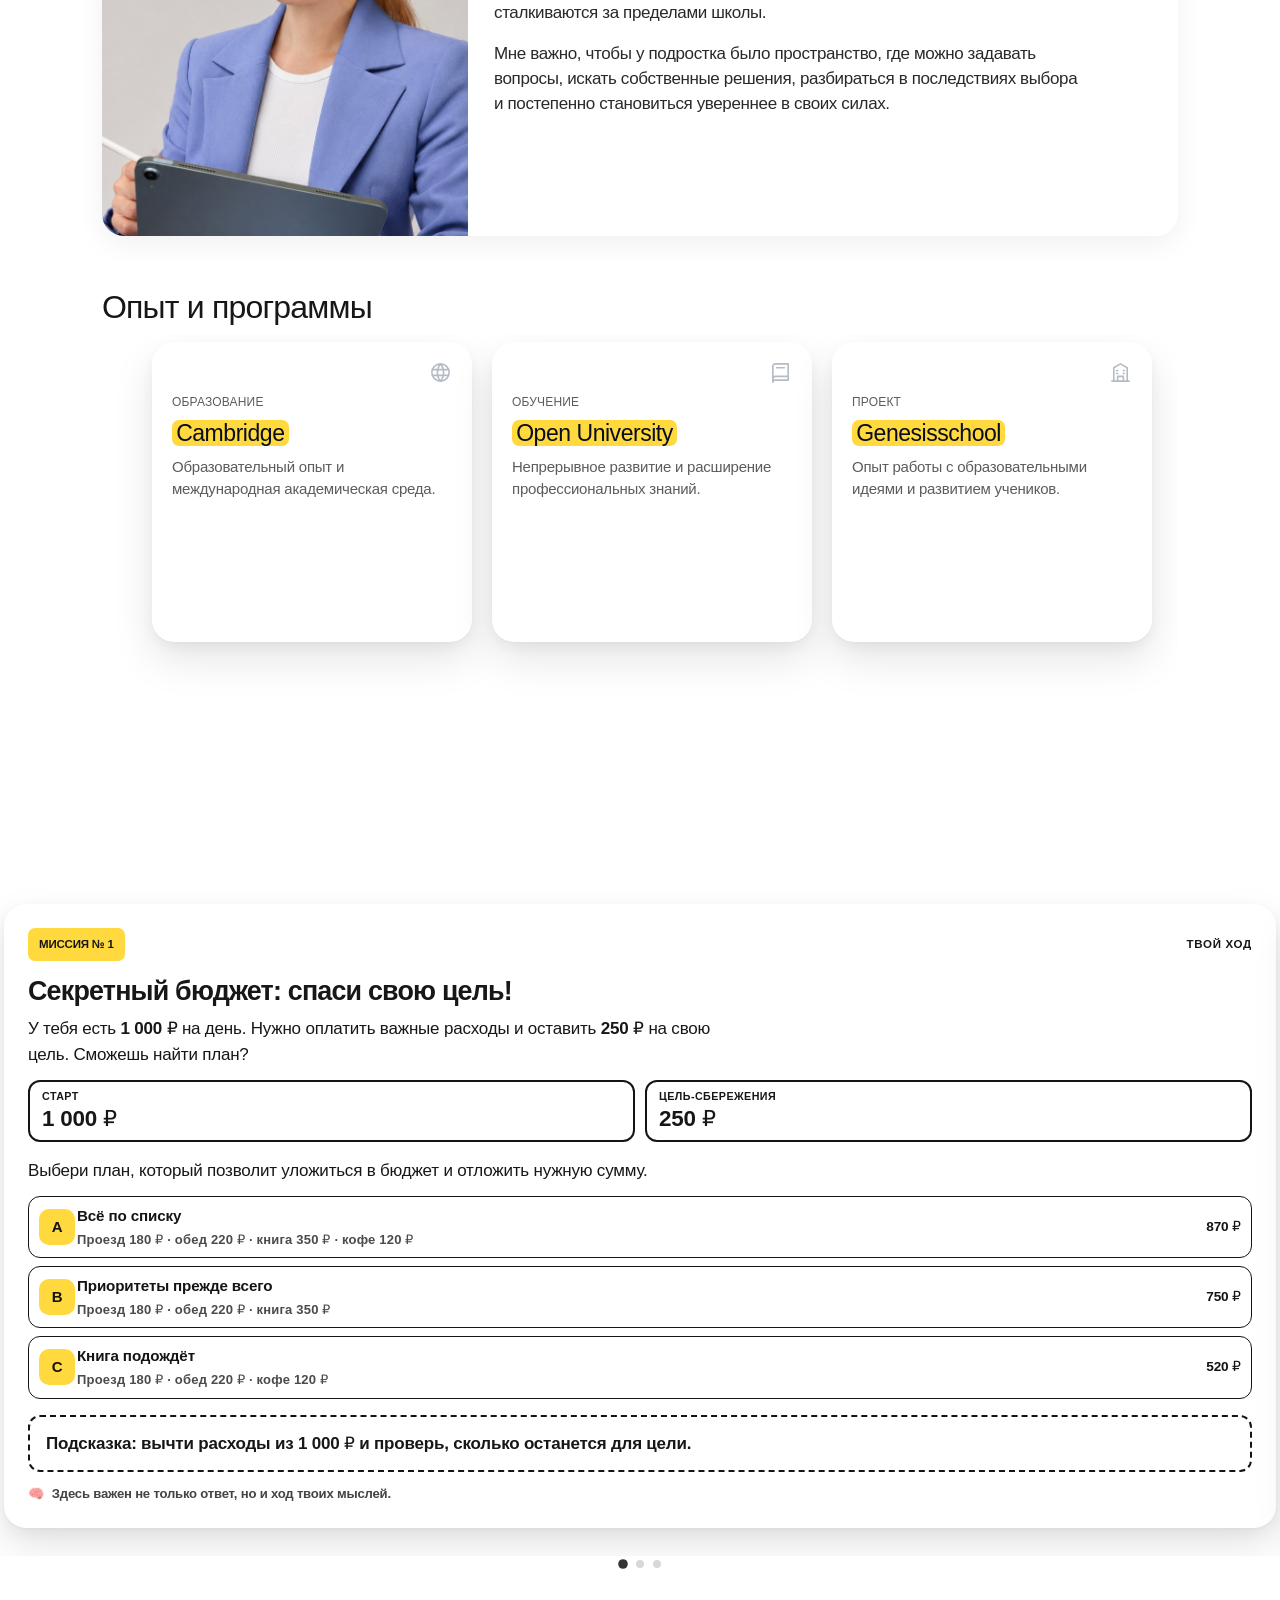
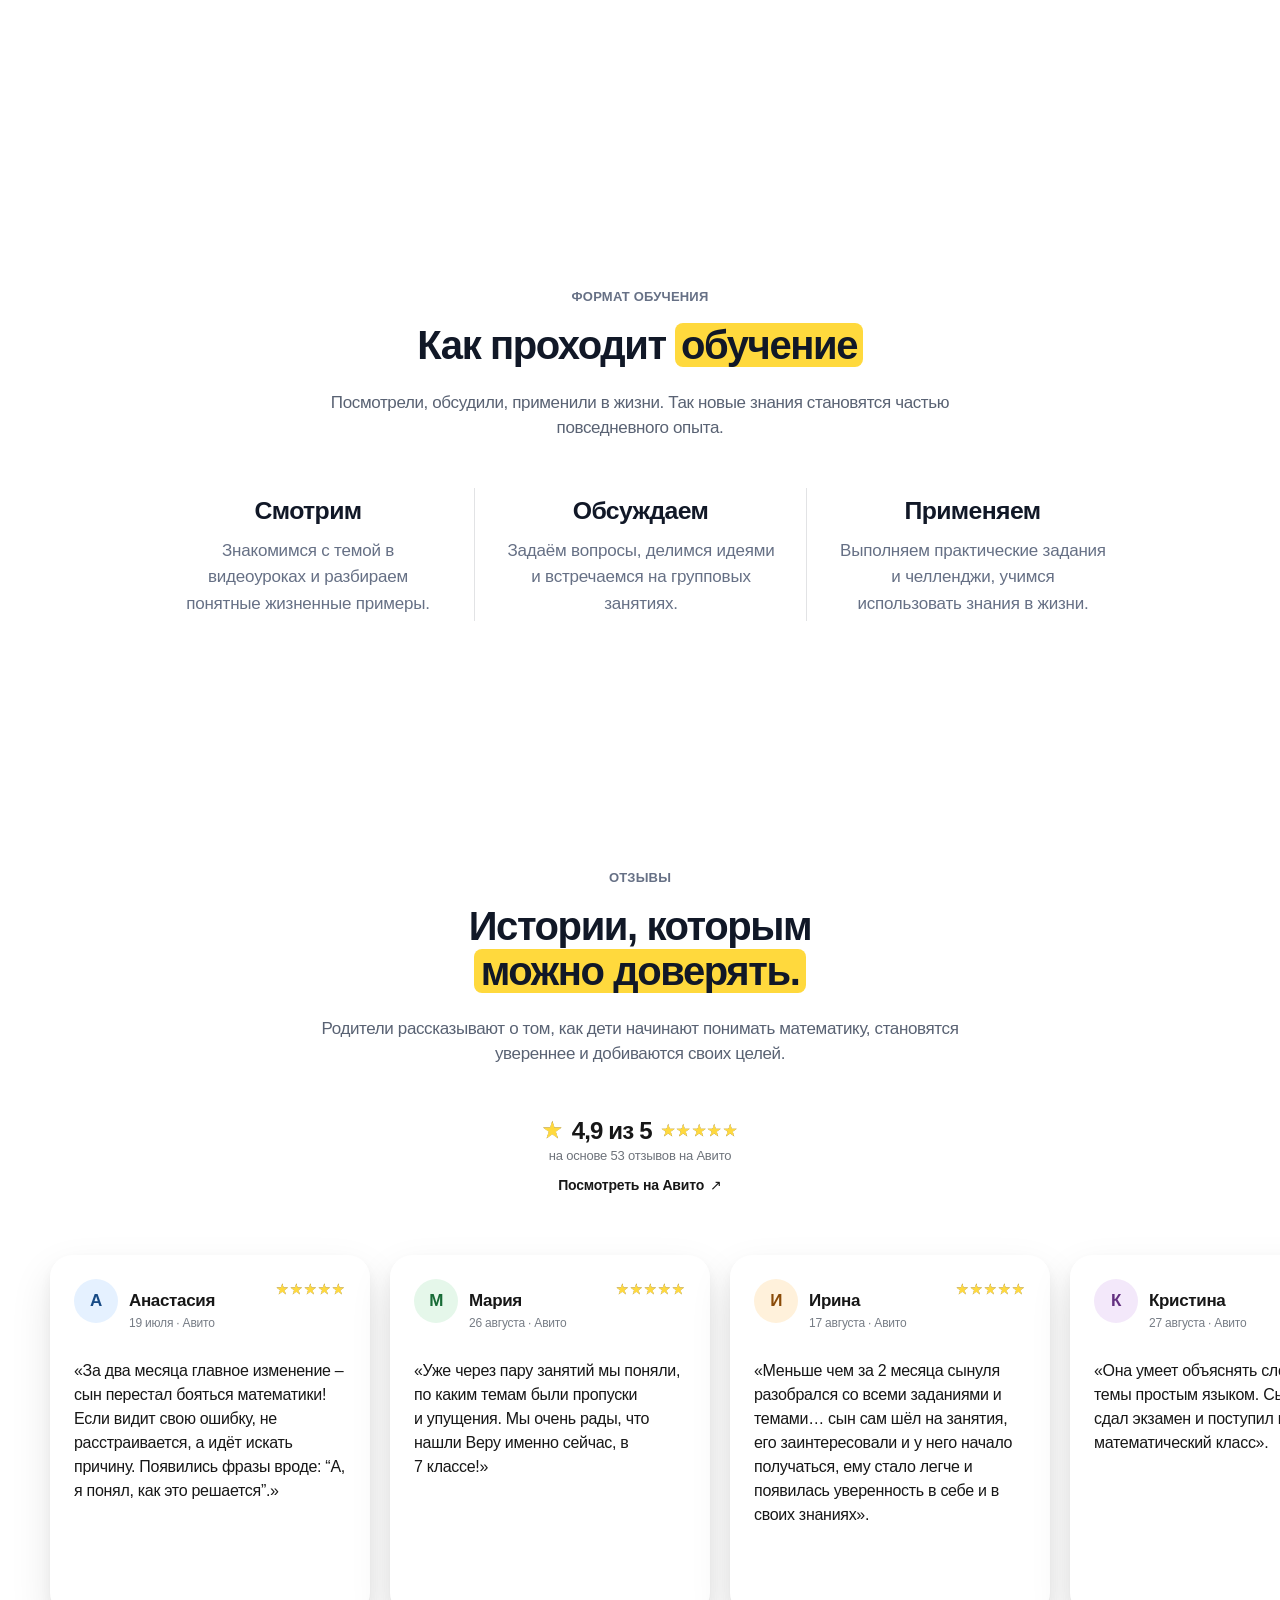
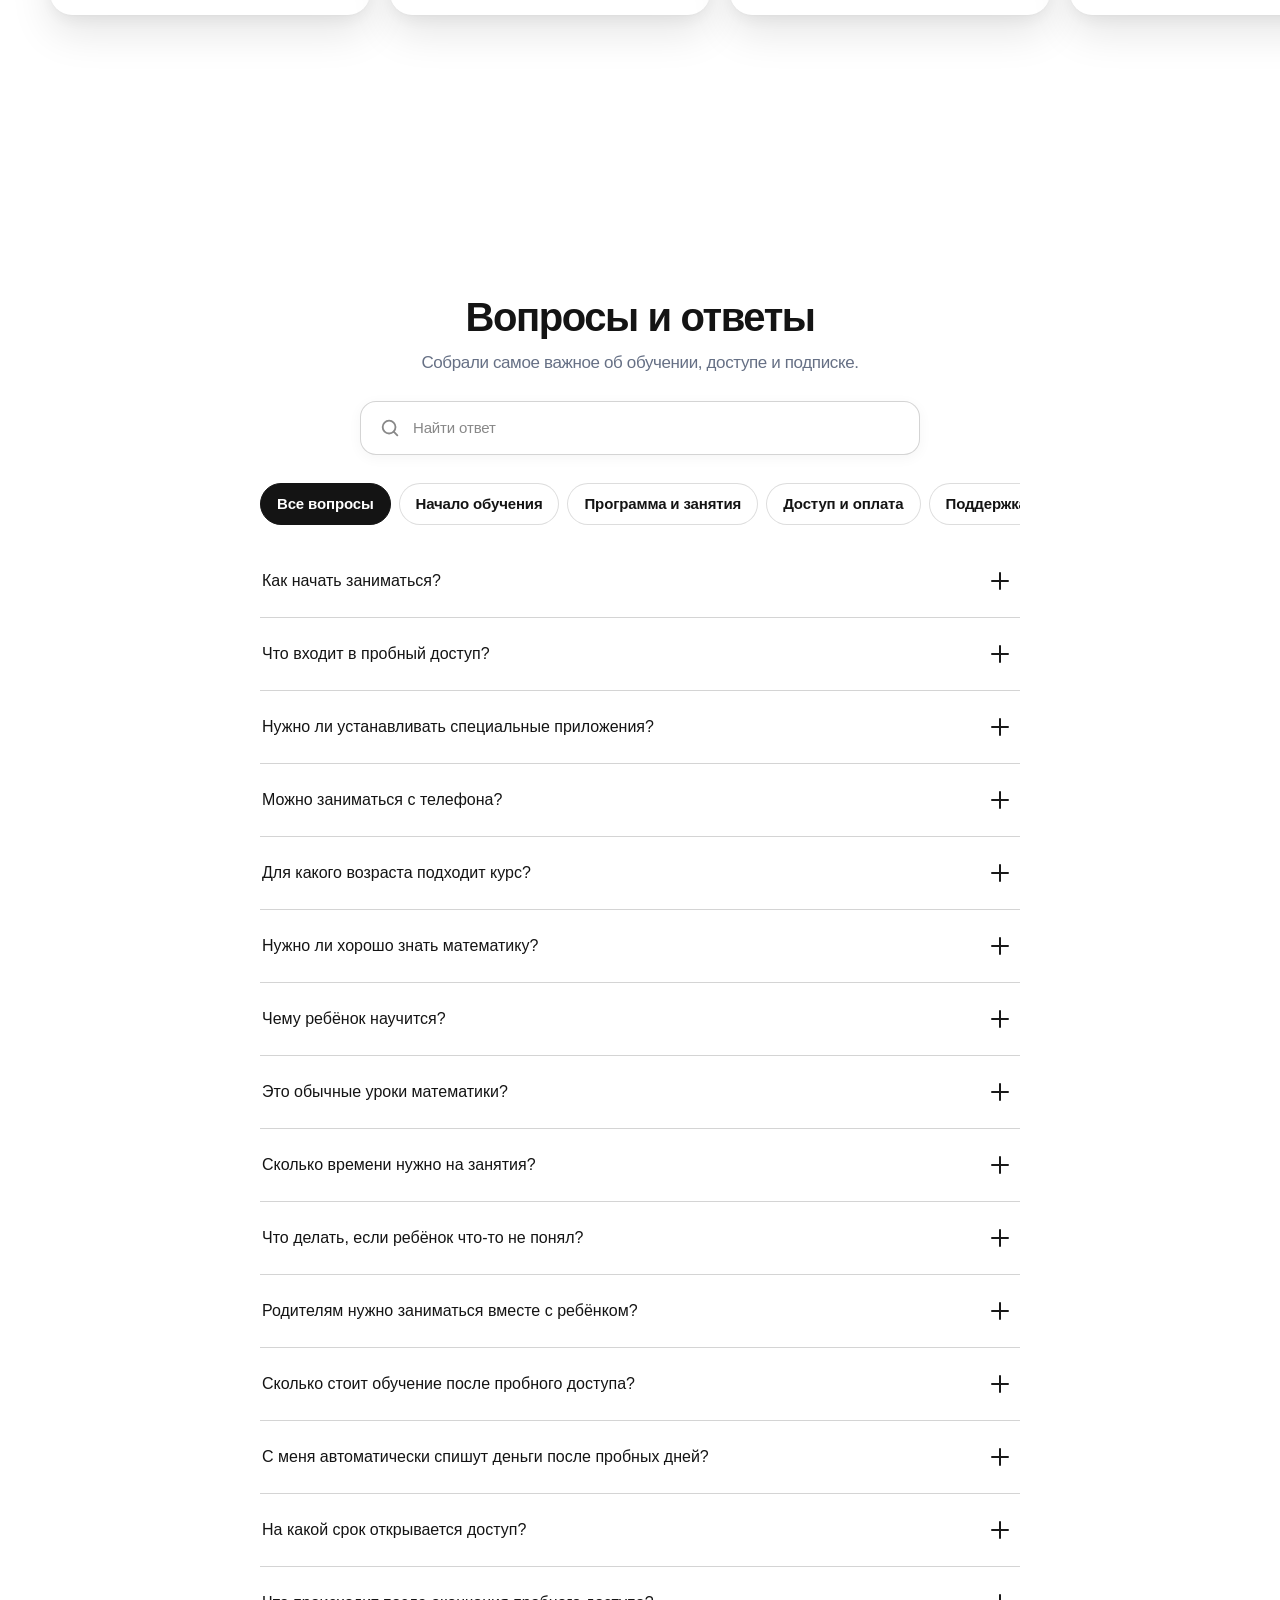
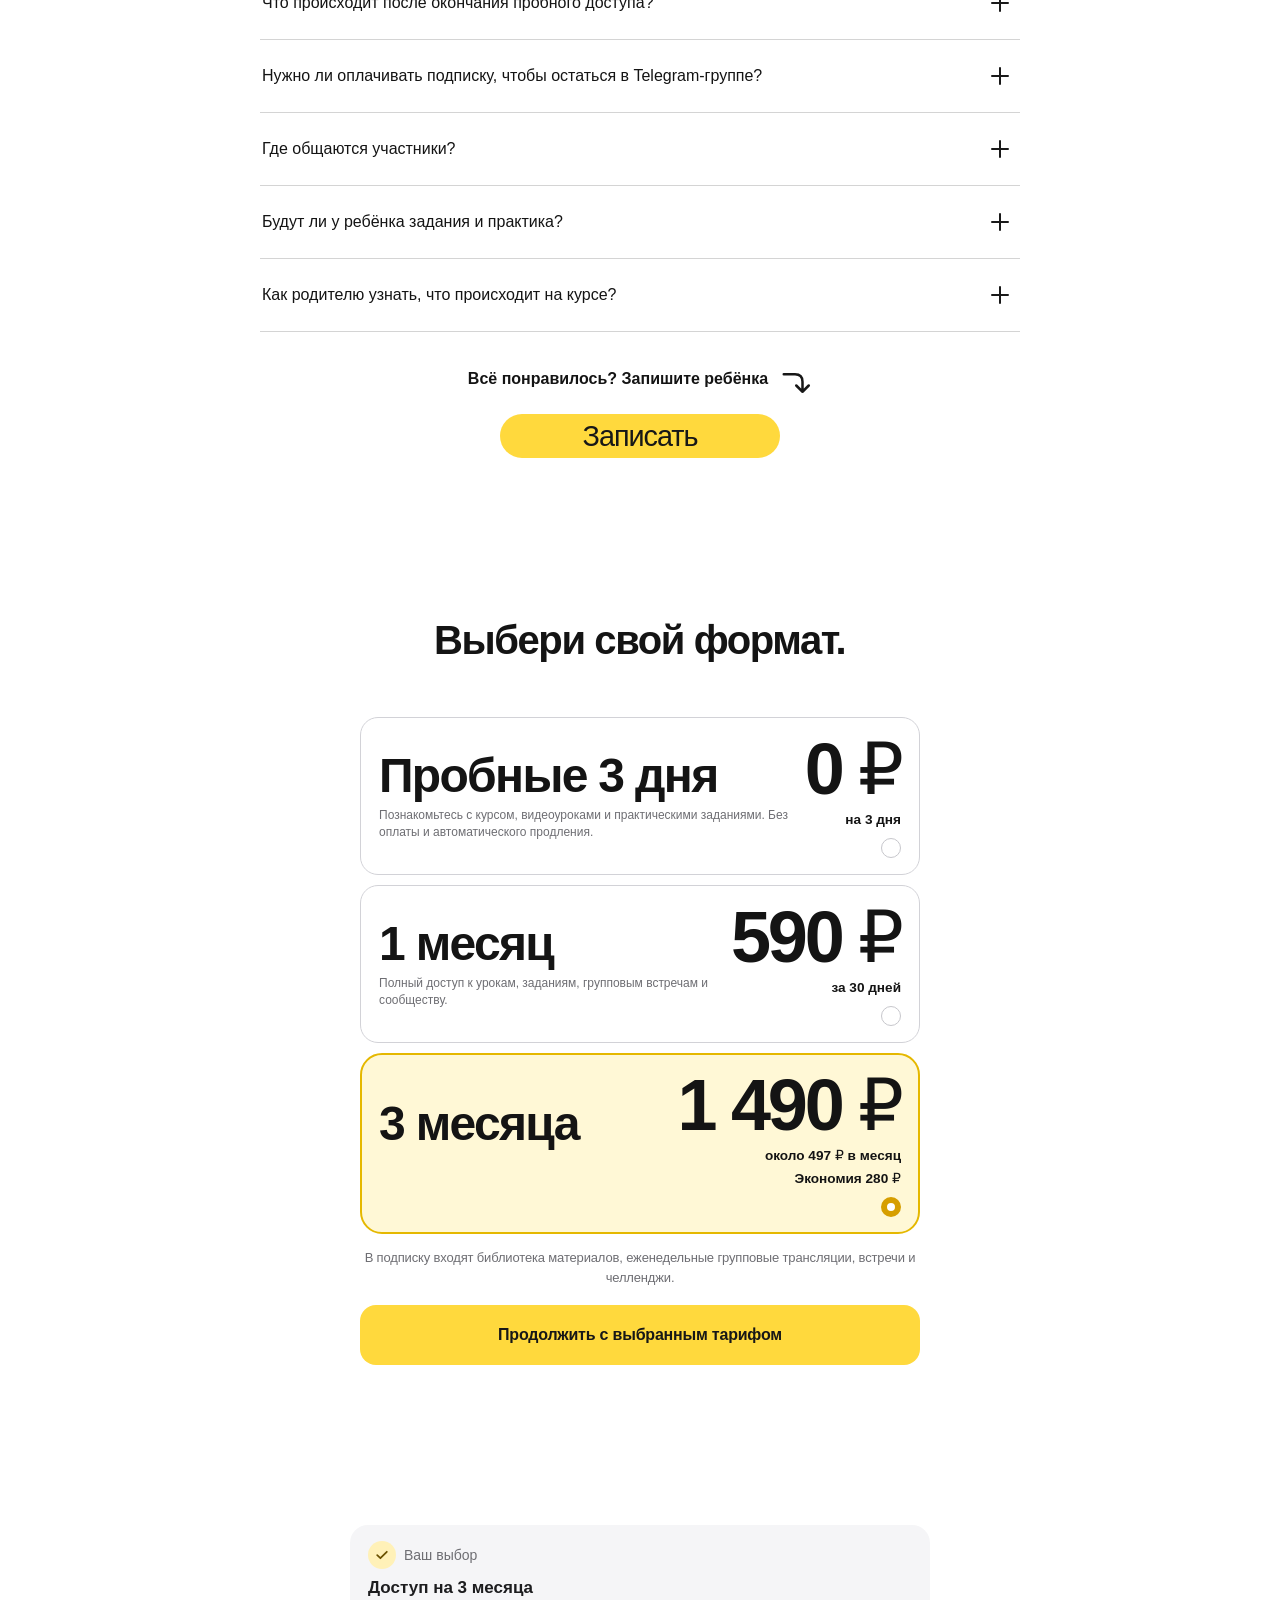
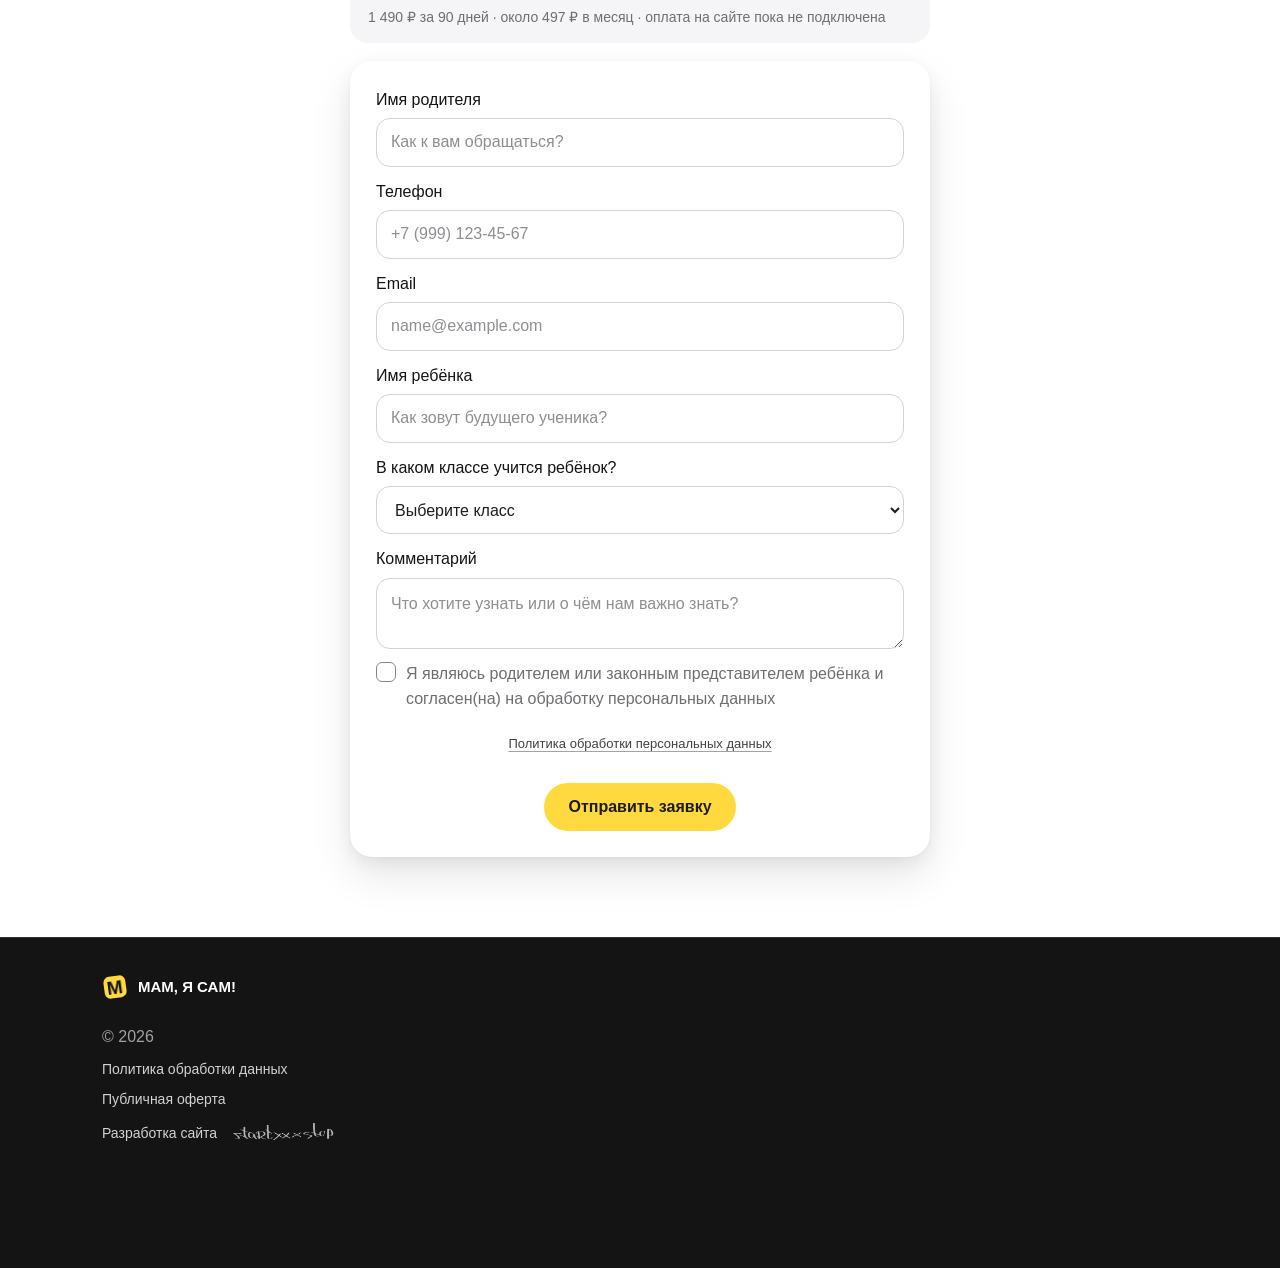
==== commit 62e26643: "Polish spacing in simplified pricing section" ====
--- a/index.html
+++ b/index.html
@@ -769,7 +769,8 @@
               <span class="pricing__option-indicator" aria-hidden="true"></span>
             </div>
           </div>
-        </div>        <p class="pricing__included">В подписку входят библиотека материалов, еженедельные групповые трансляции, встречи и челленджи.</p>
+        </div>
+        <p class="pricing__included">В подписку входят библиотека материалов, еженедельные групповые трансляции, встречи и челленджи.</p>
         <a class="btn btn--yellow pricing__continue" id="pricingContinue" href="#signup">Попробовать бесплатно</a>
       </div>
     </div>
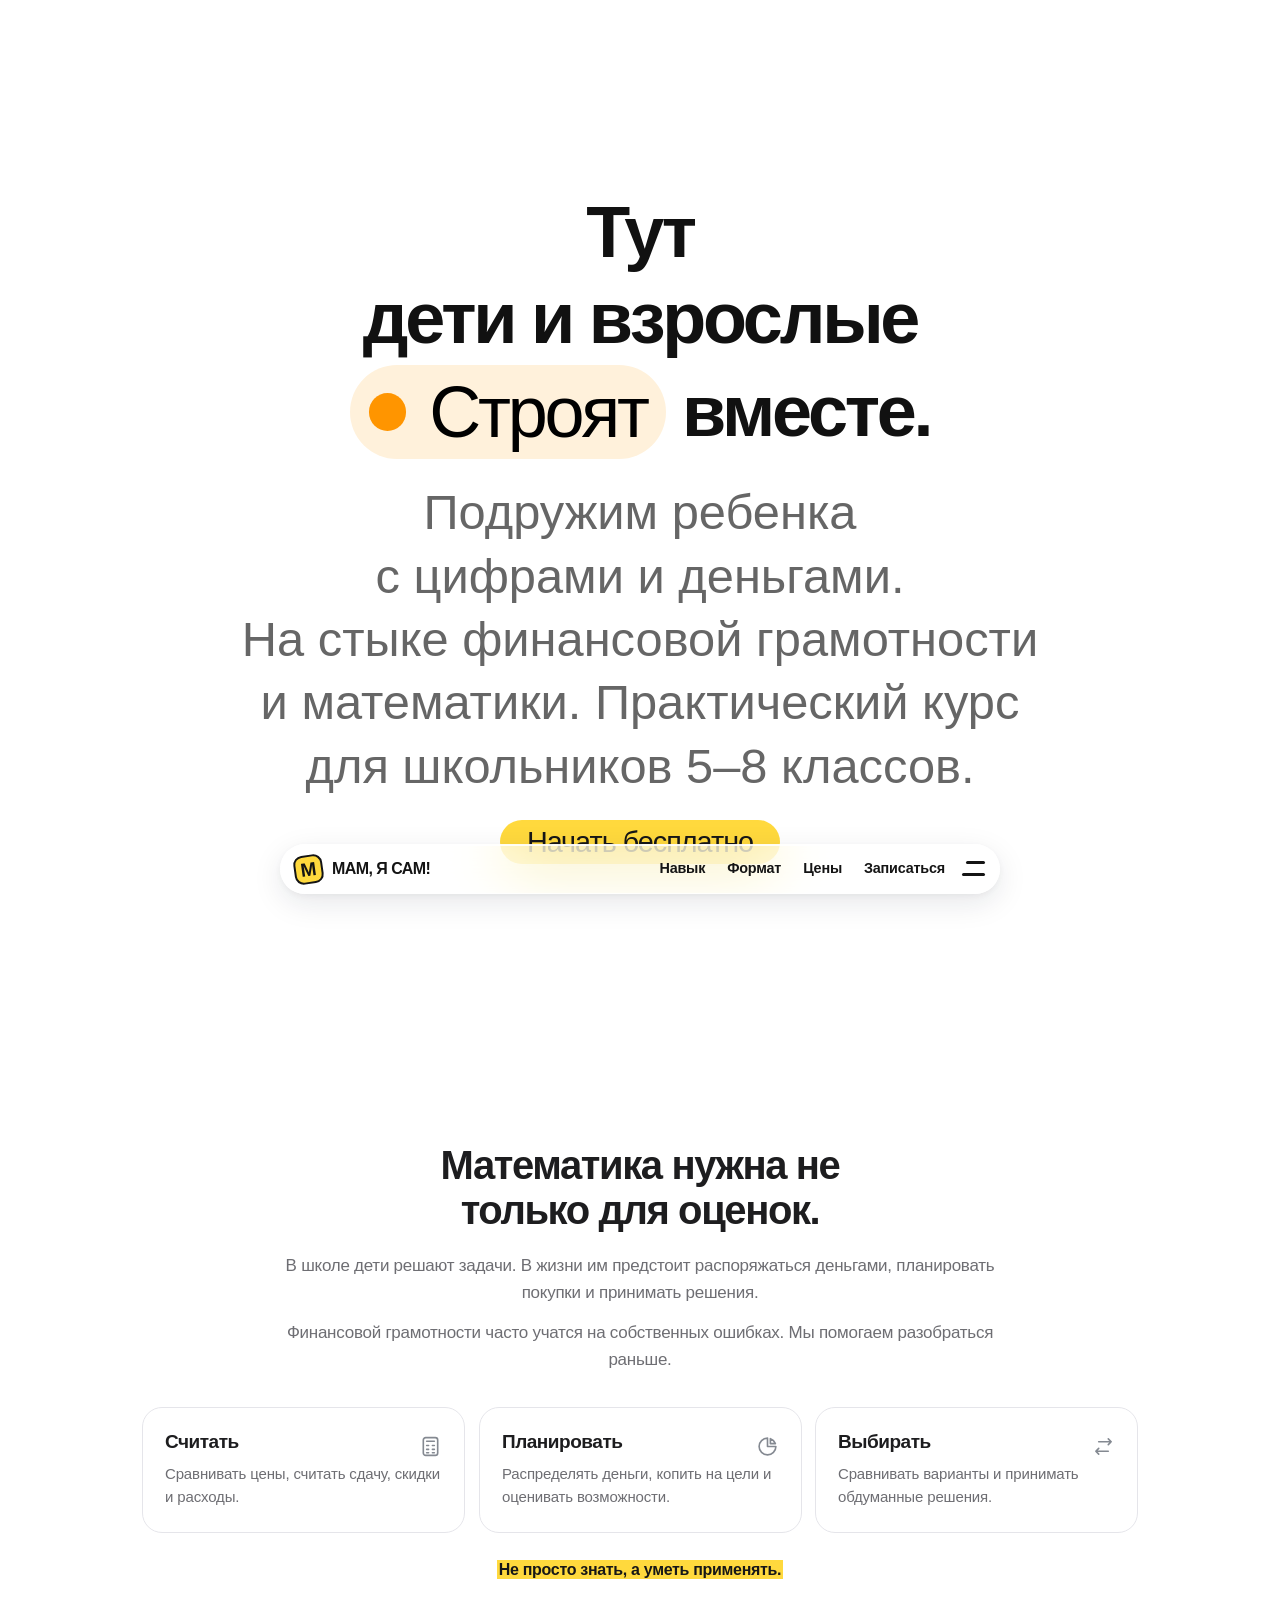
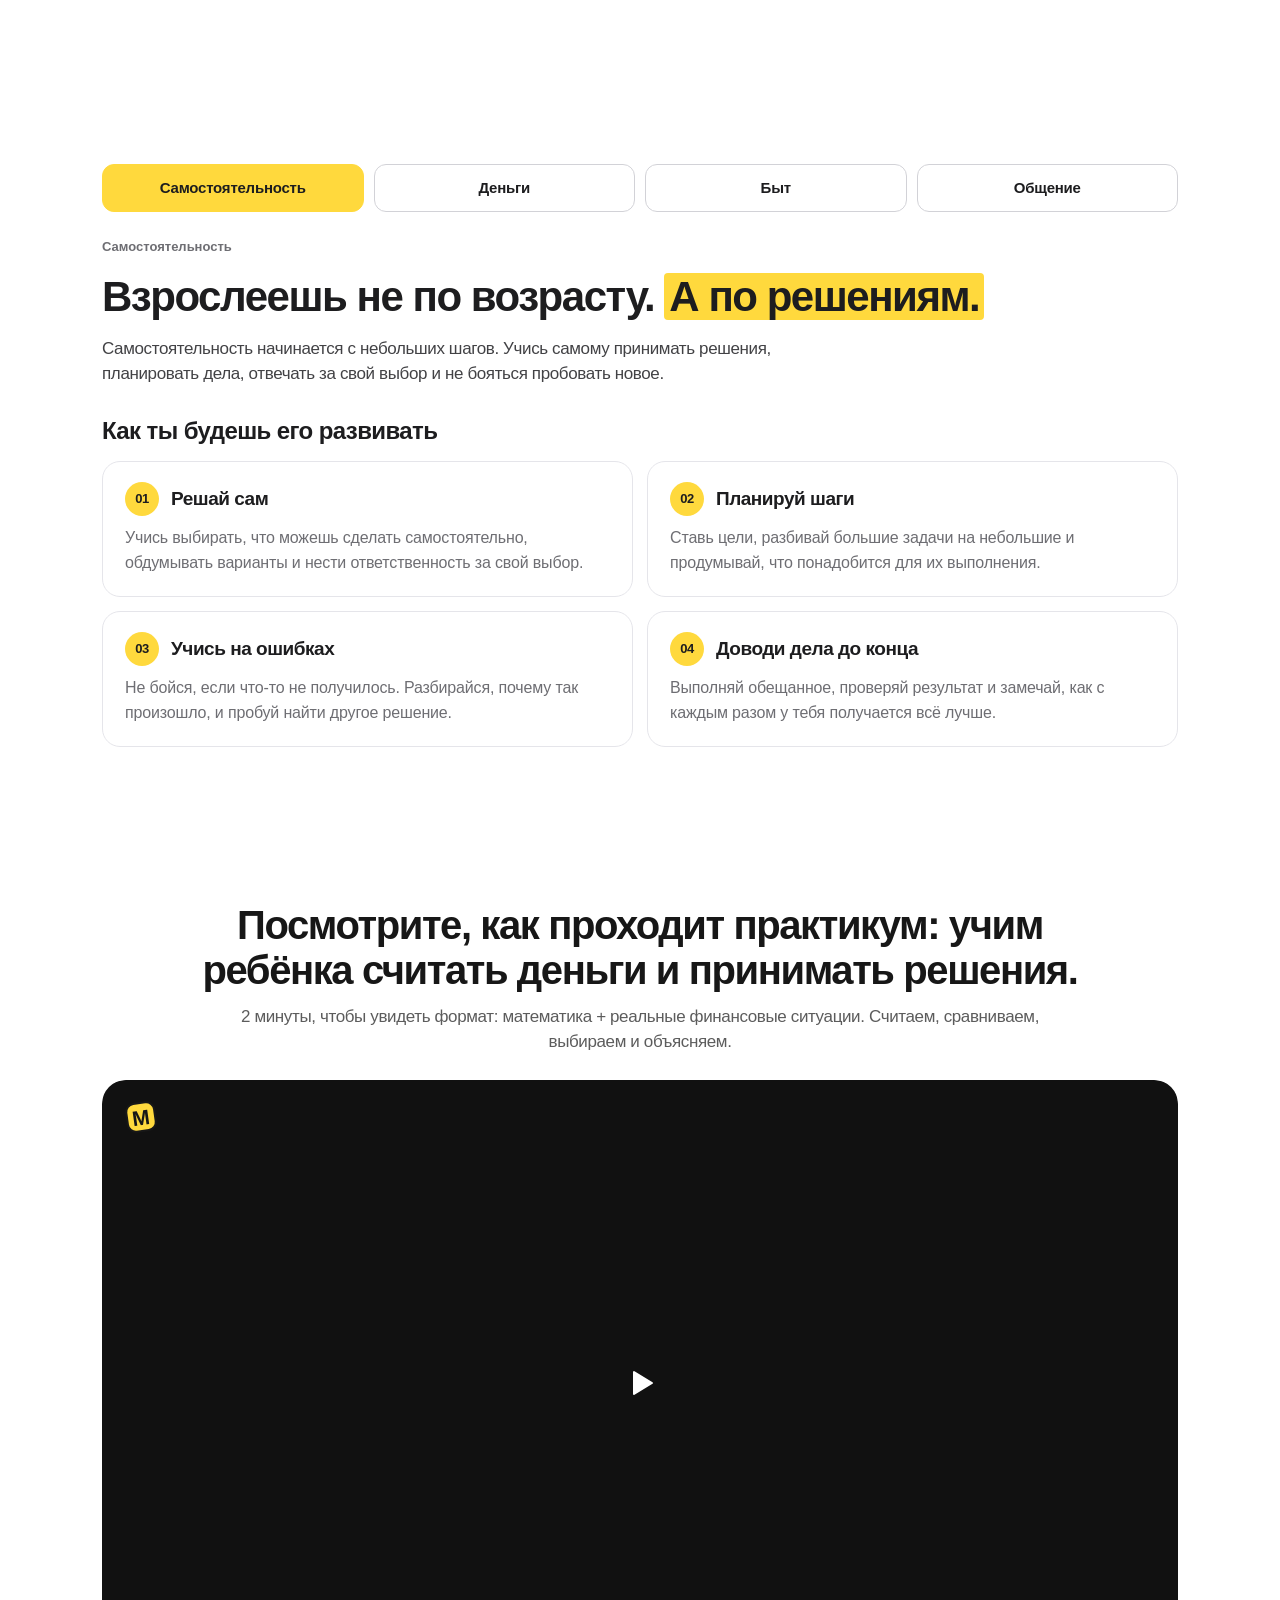
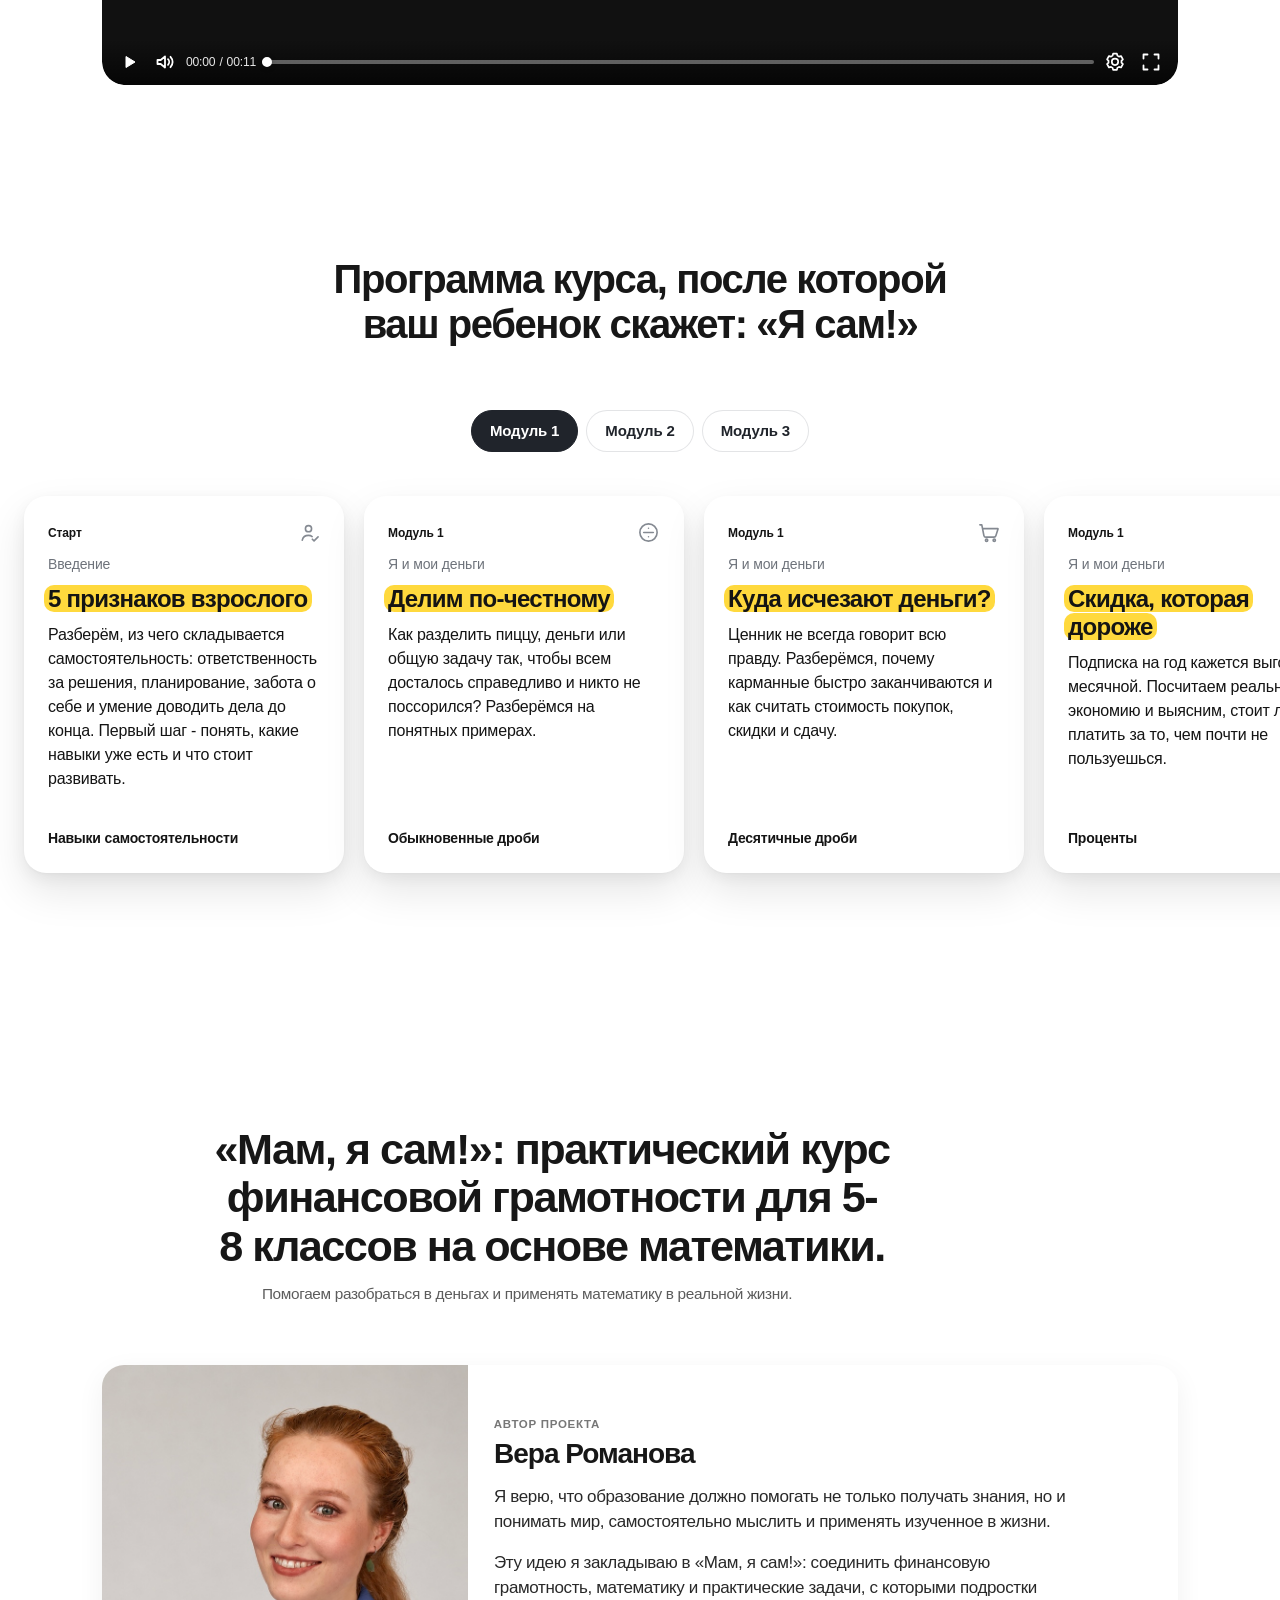
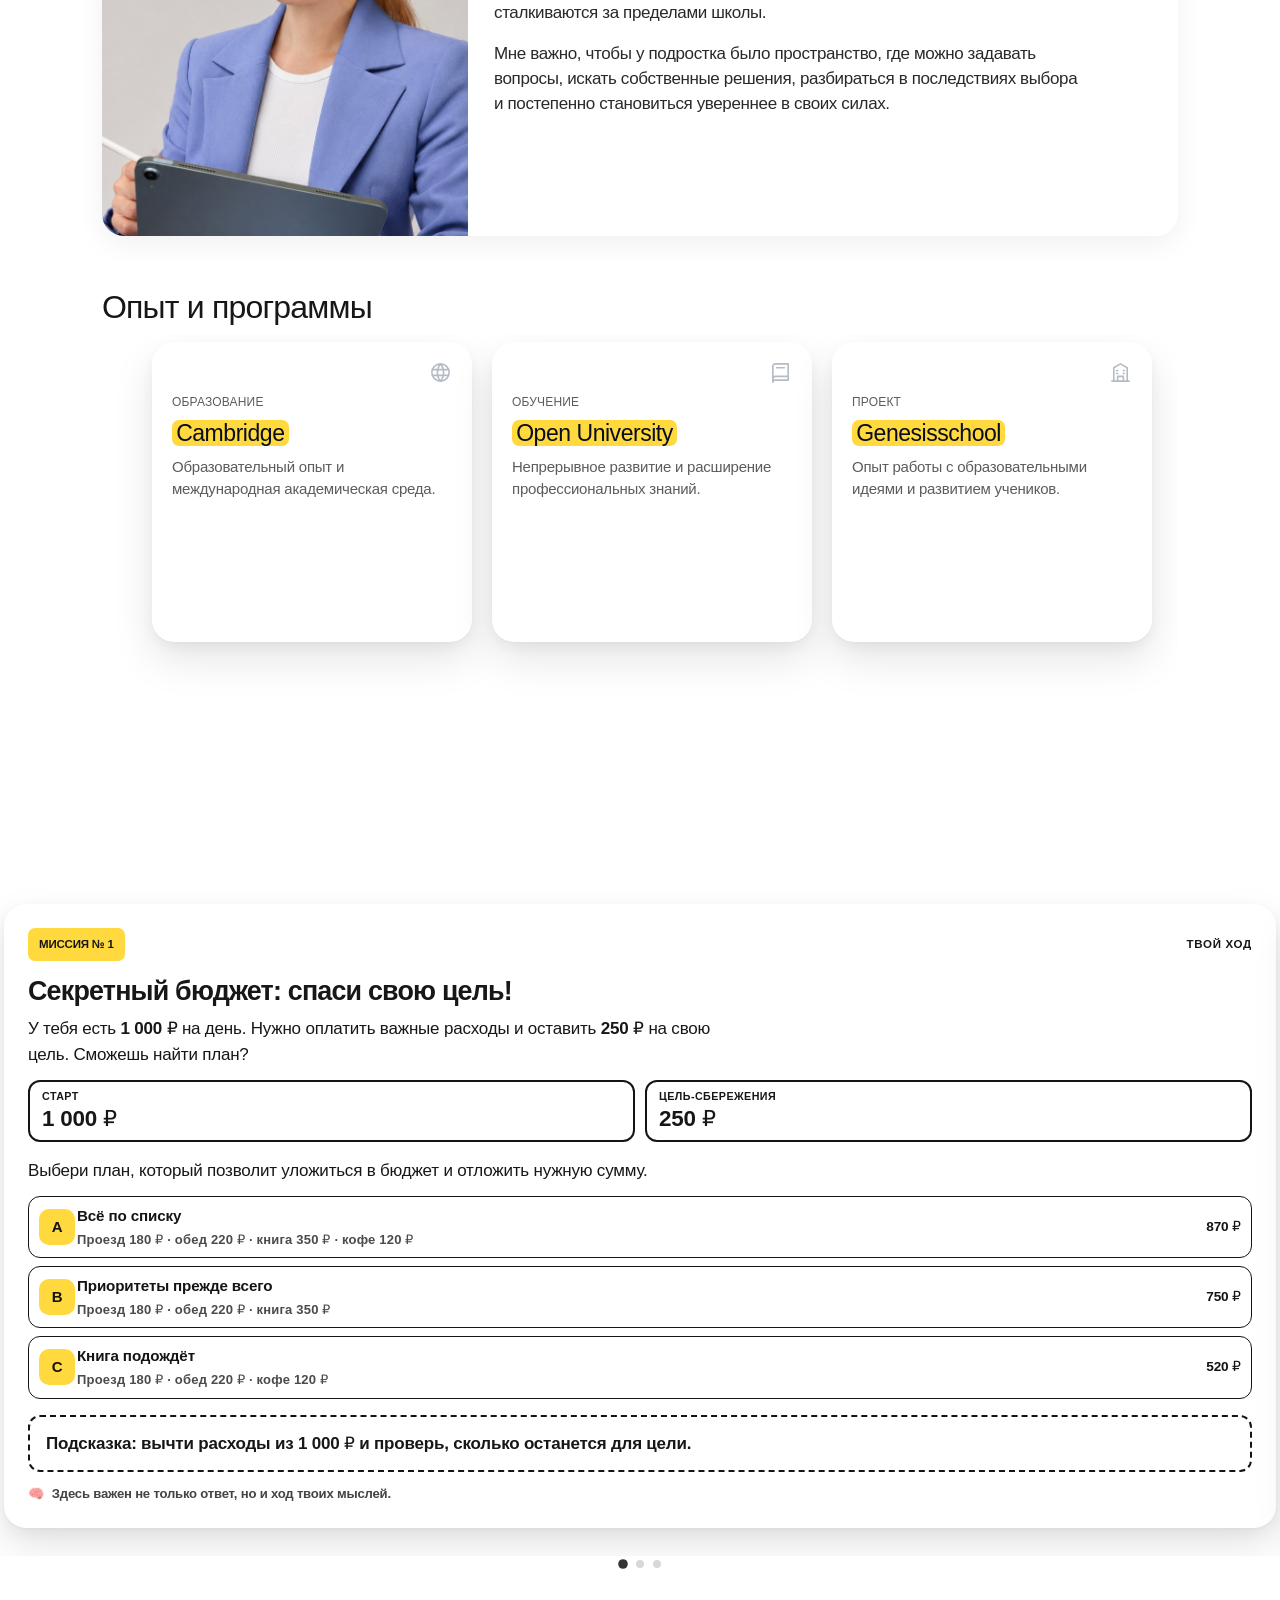
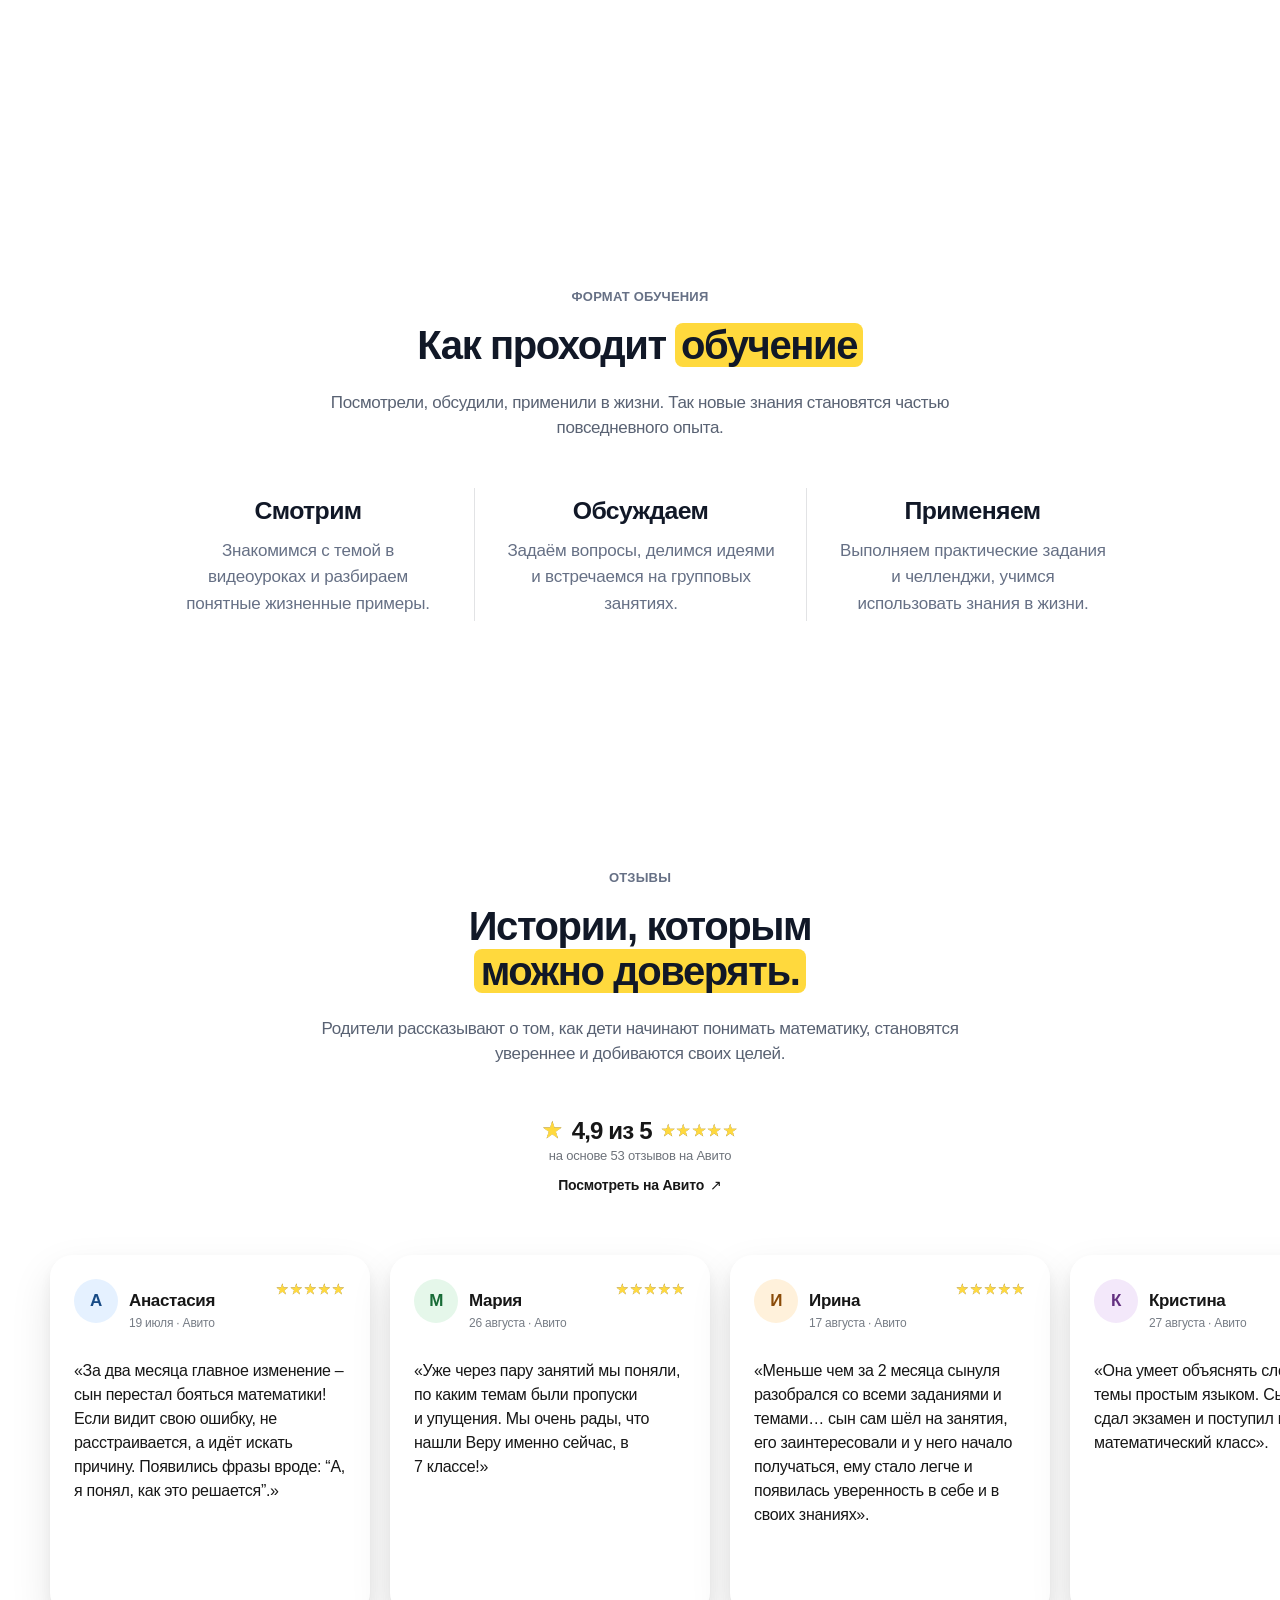
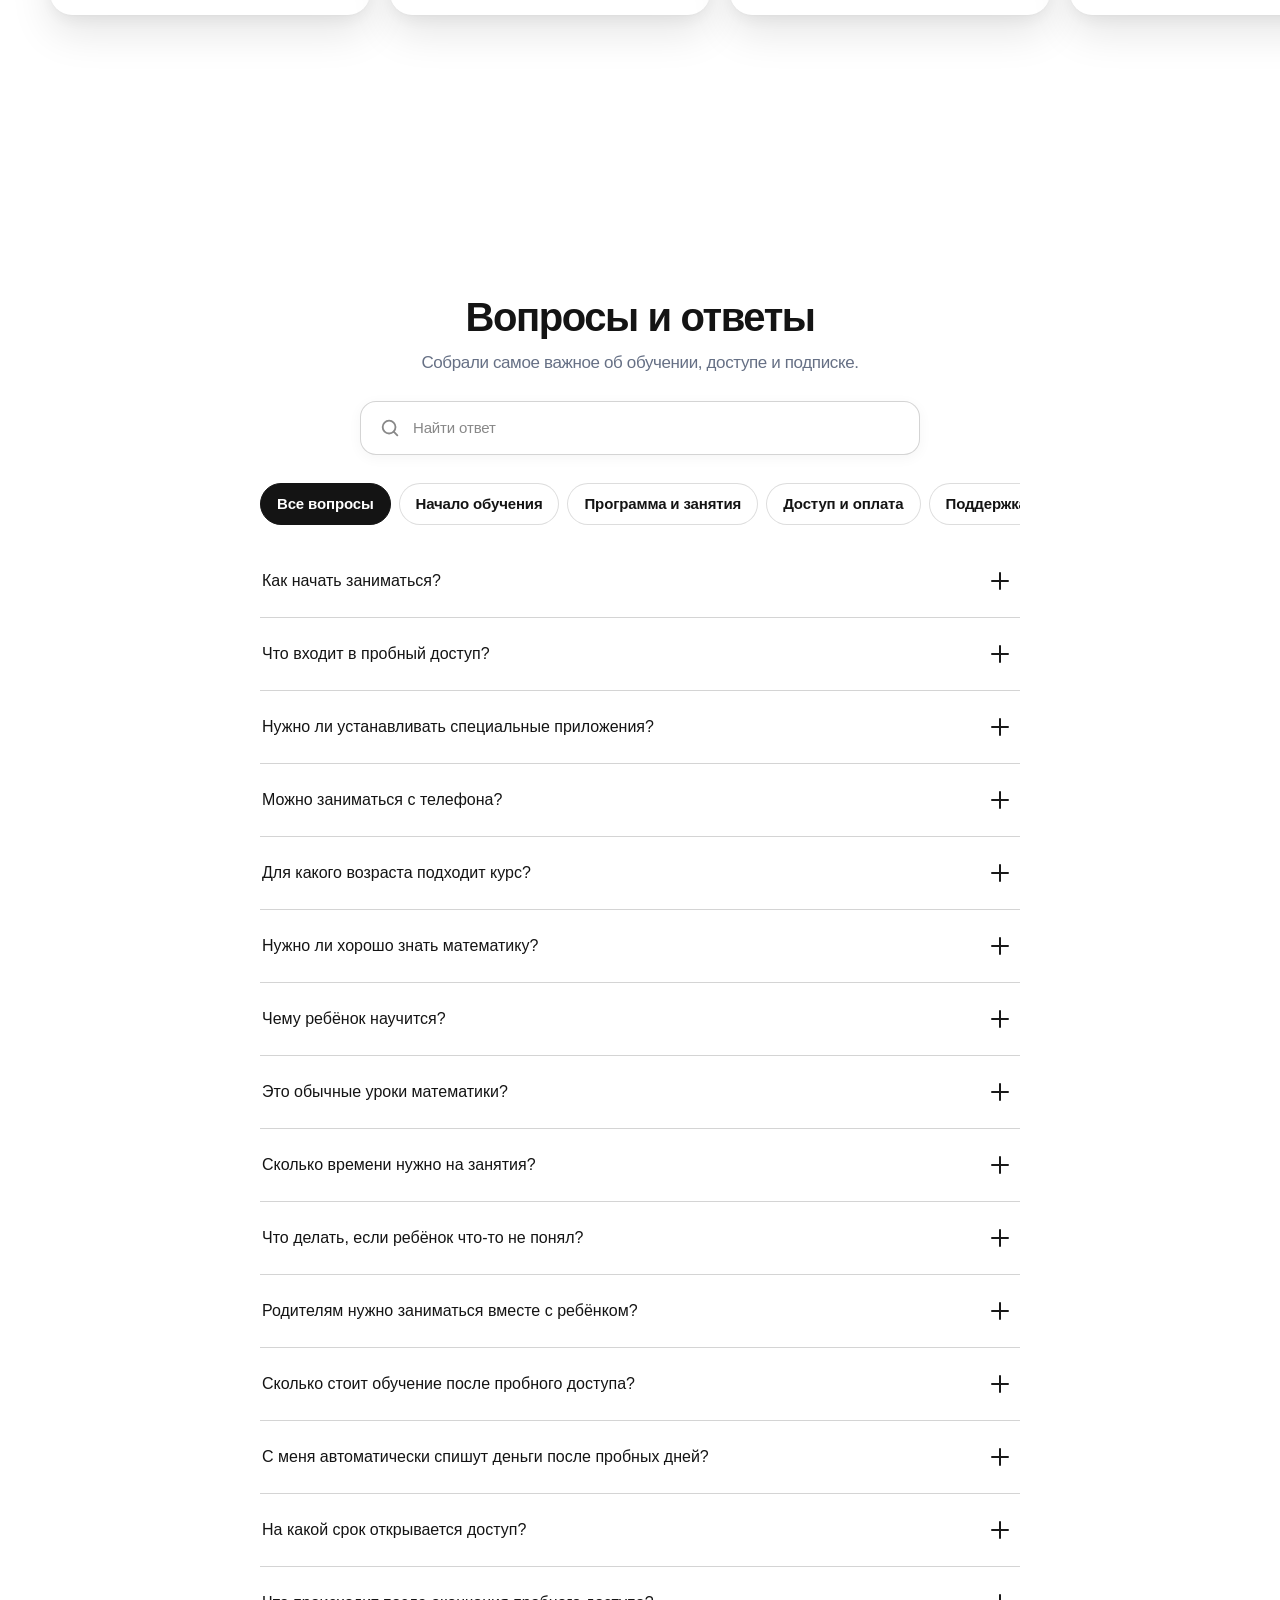
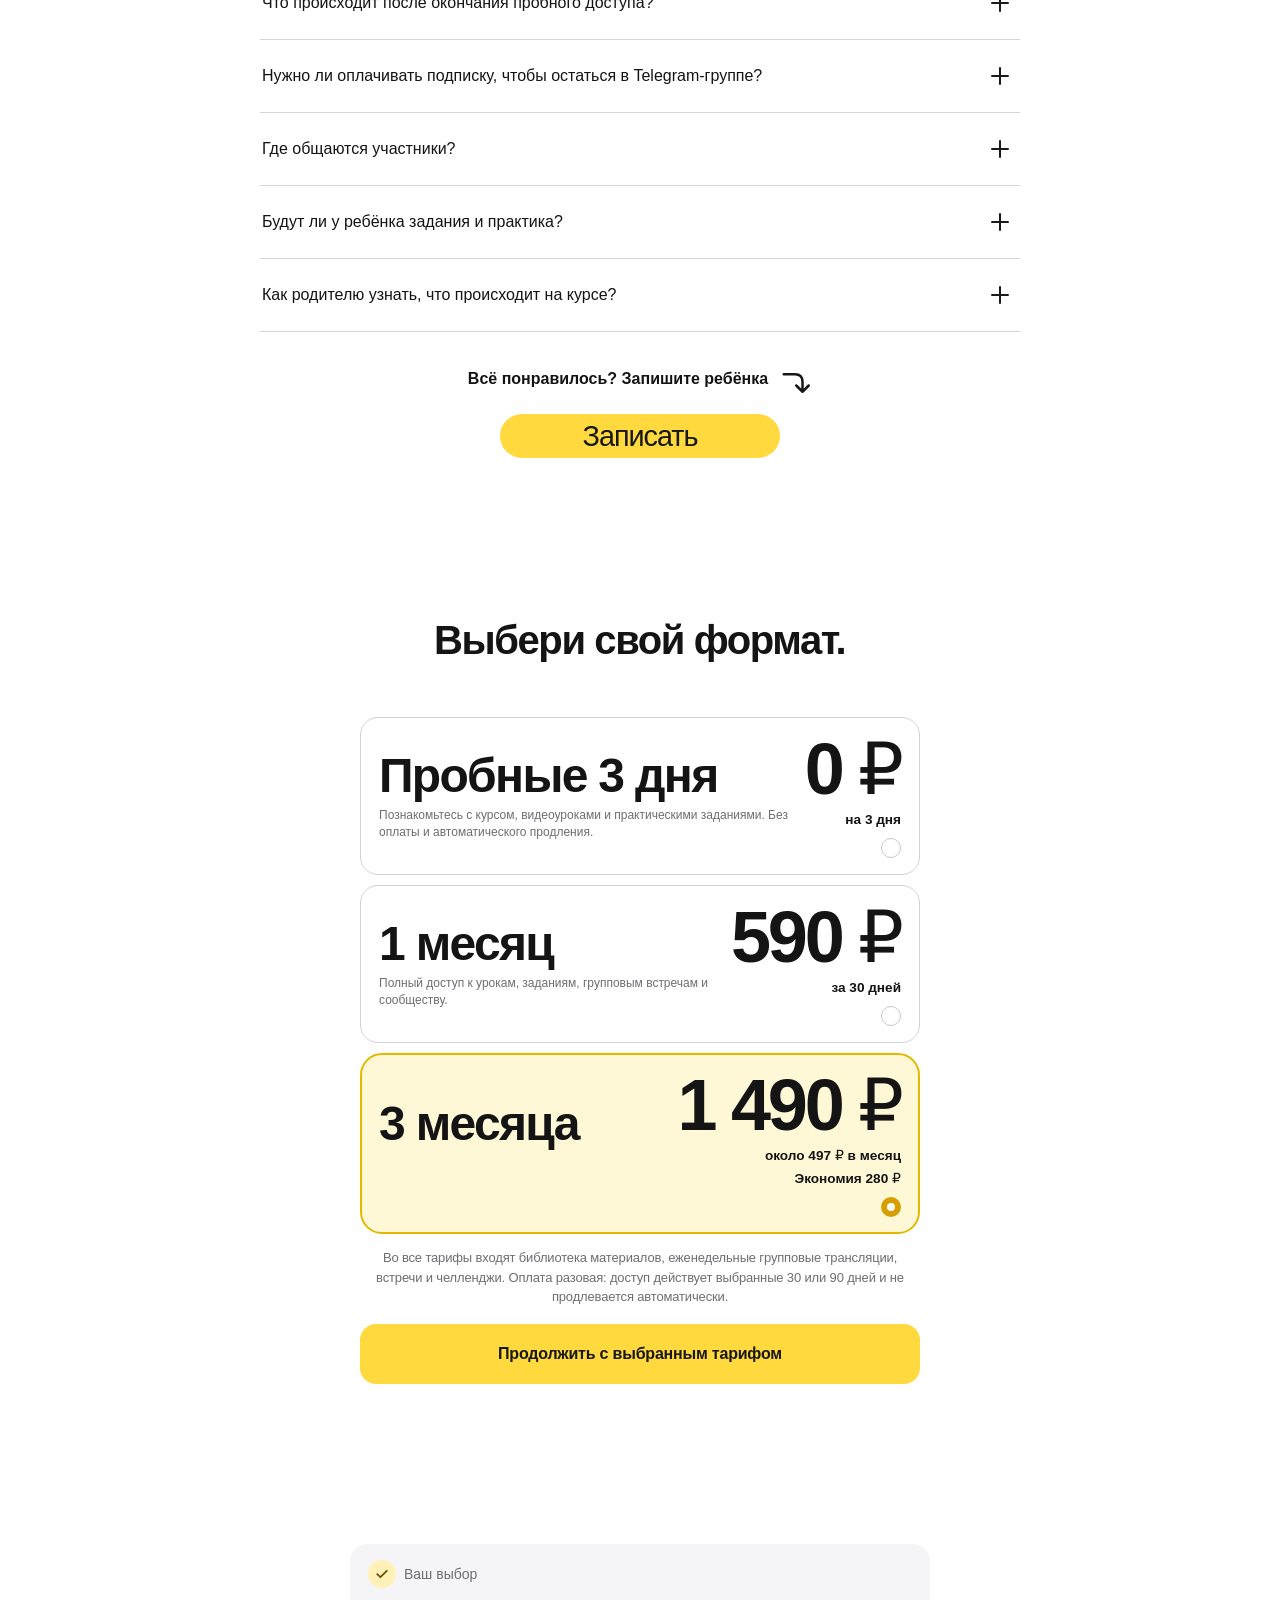
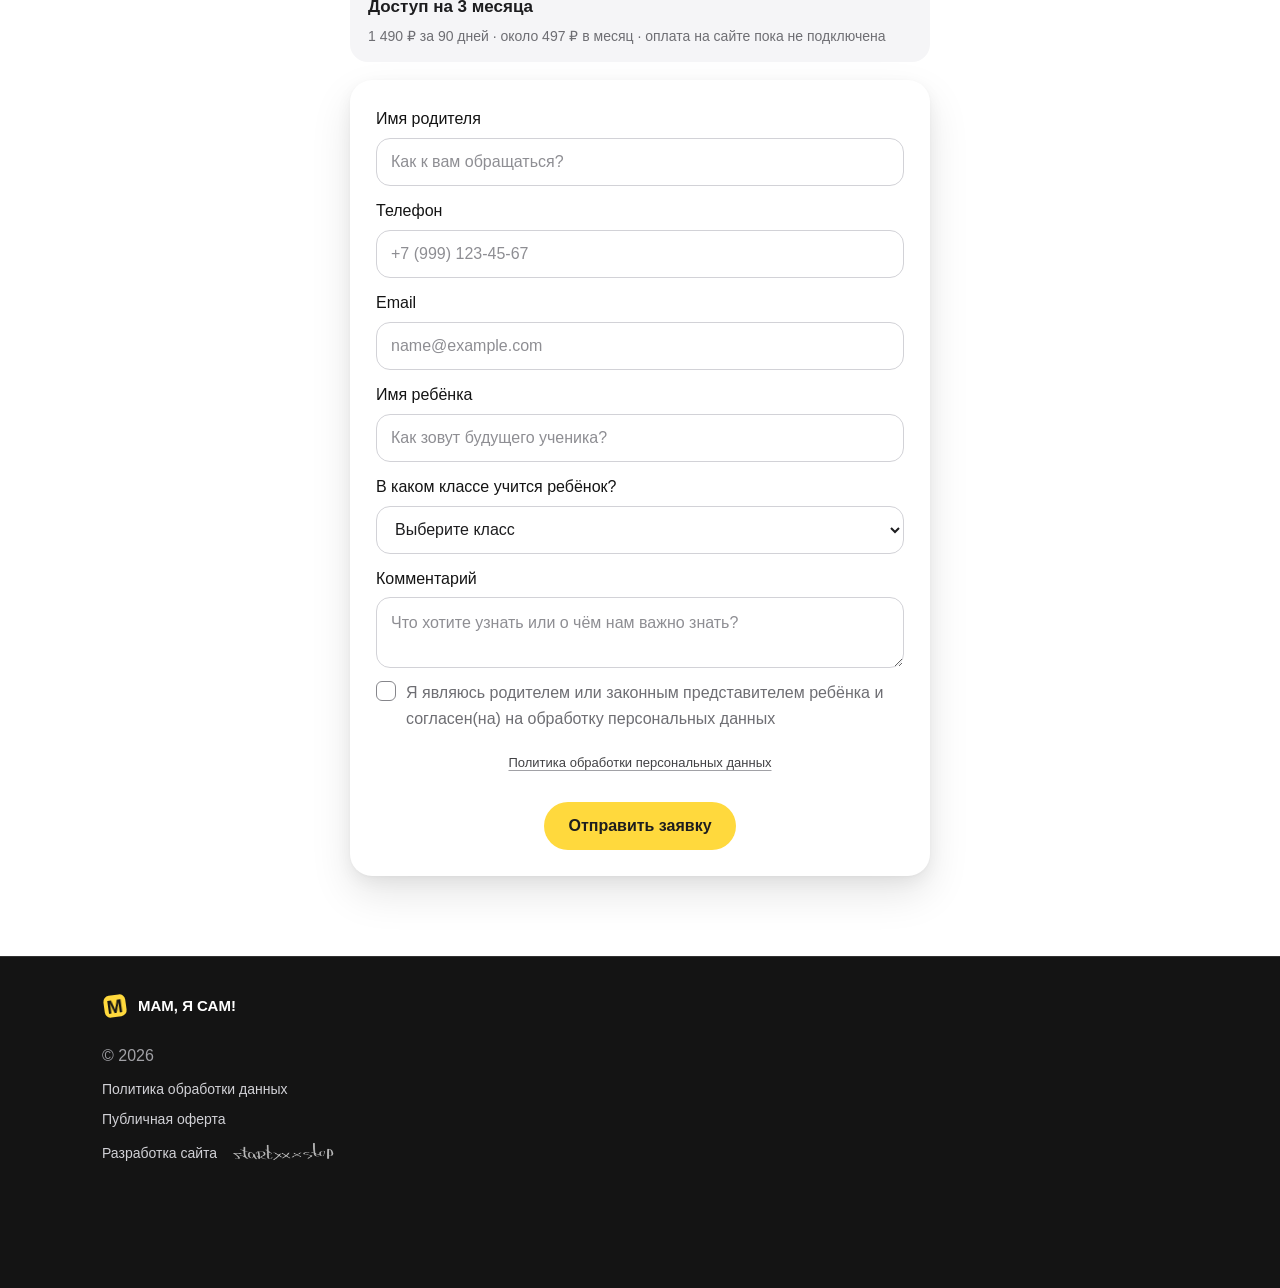
==== commit fdfce1c9: "Clarify one-time payment and access duration" ====
--- a/index.html
+++ b/index.html
@@ -770,7 +770,7 @@
             </div>
           </div>
         </div>
-        <p class="pricing__included">В подписку входят библиотека материалов, еженедельные групповые трансляции, встречи и челленджи.</p>
+        <p class="pricing__included">Во все тарифы входят библиотека материалов, еженедельные групповые трансляции, встречи и челленджи. Оплата разовая: доступ действует выбранные 30 или 90 дней и не продлевается автоматически.</p>
         <a class="btn btn--yellow pricing__continue" id="pricingContinue" href="#signup">Попробовать бесплатно</a>
       </div>
     </div>
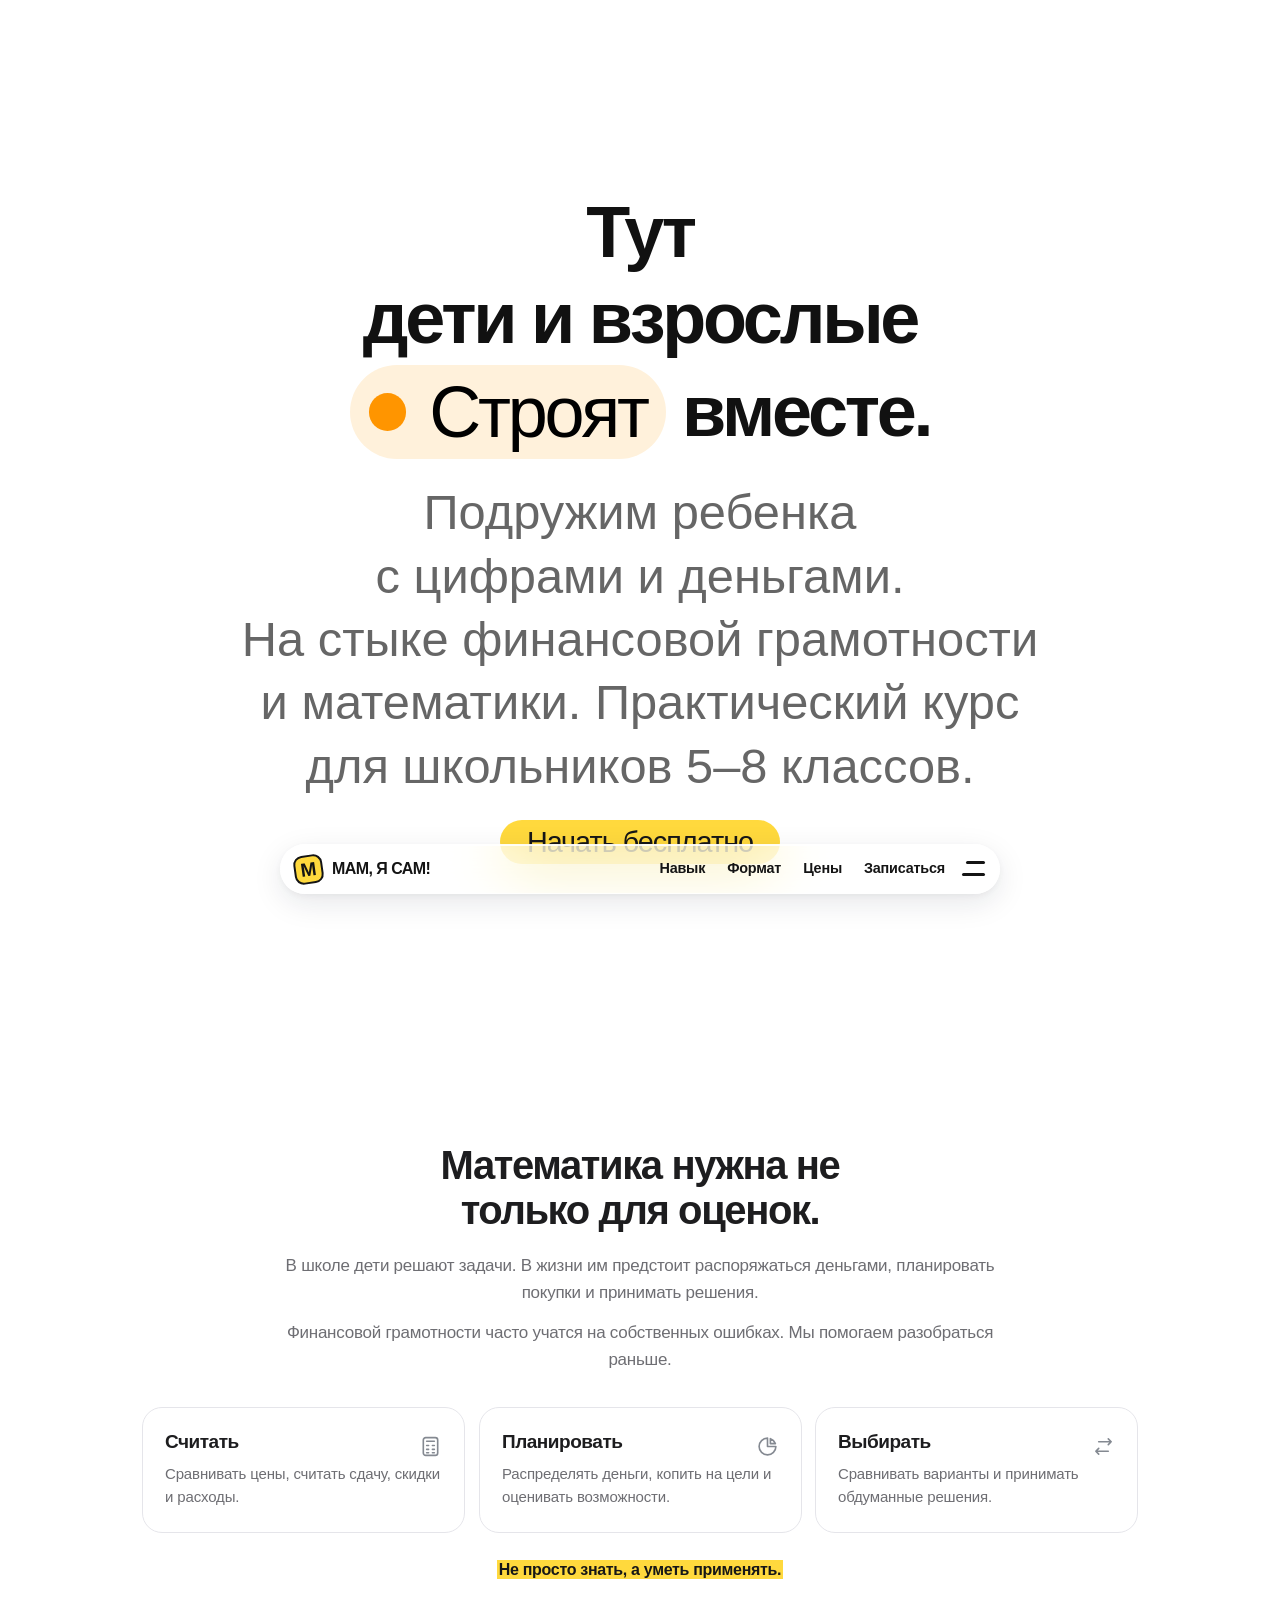
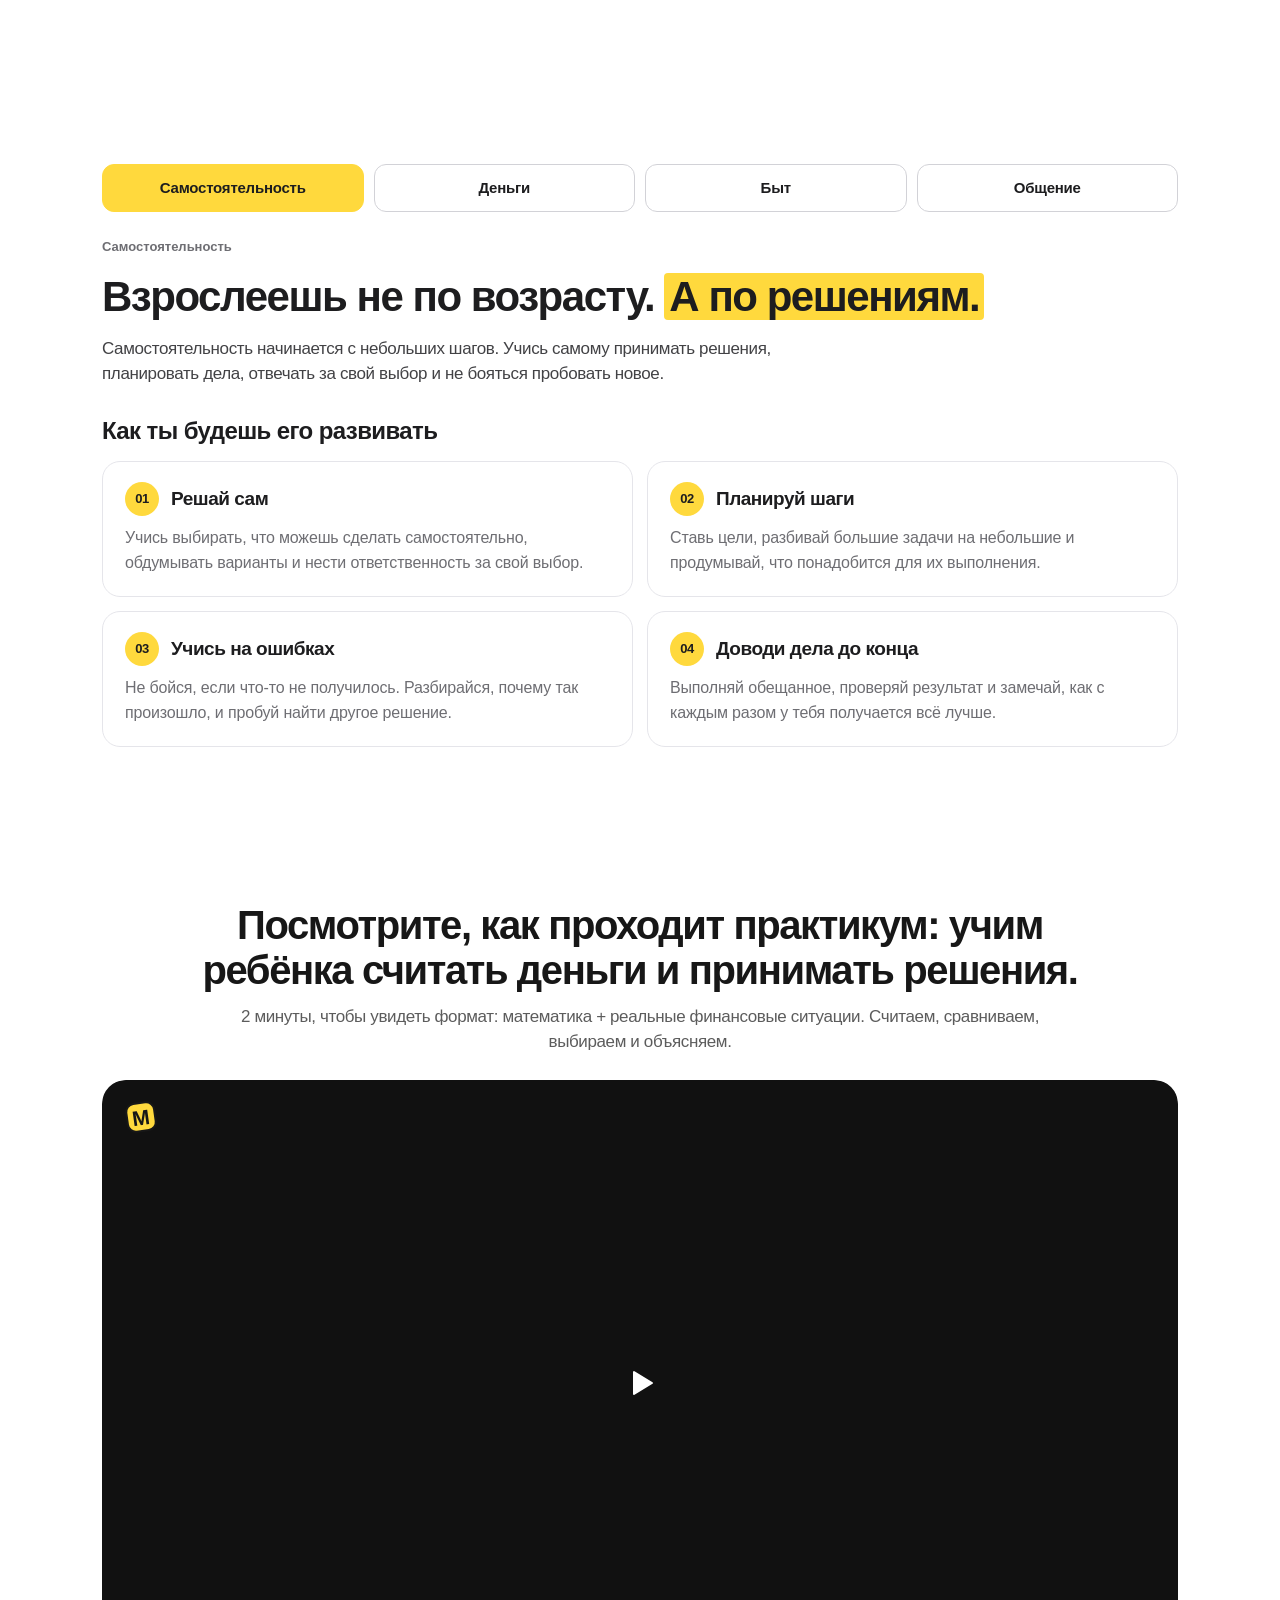
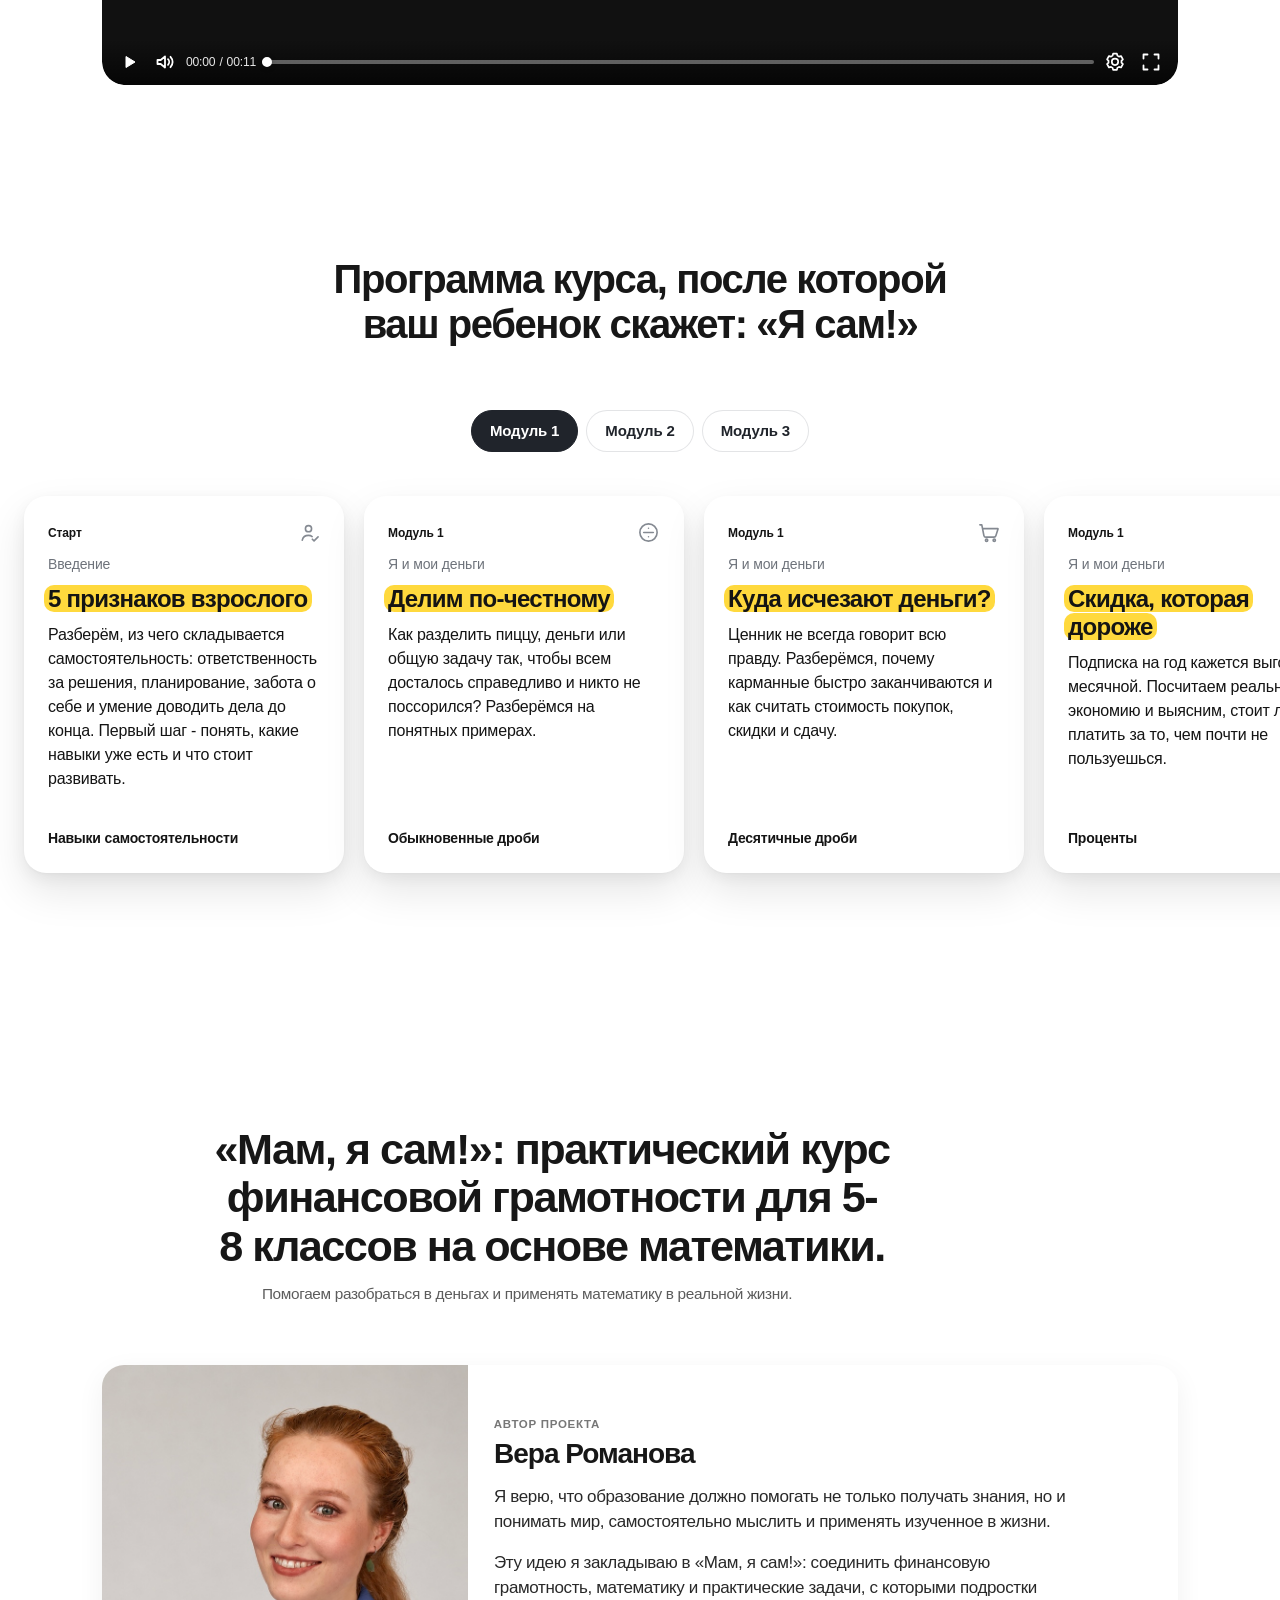
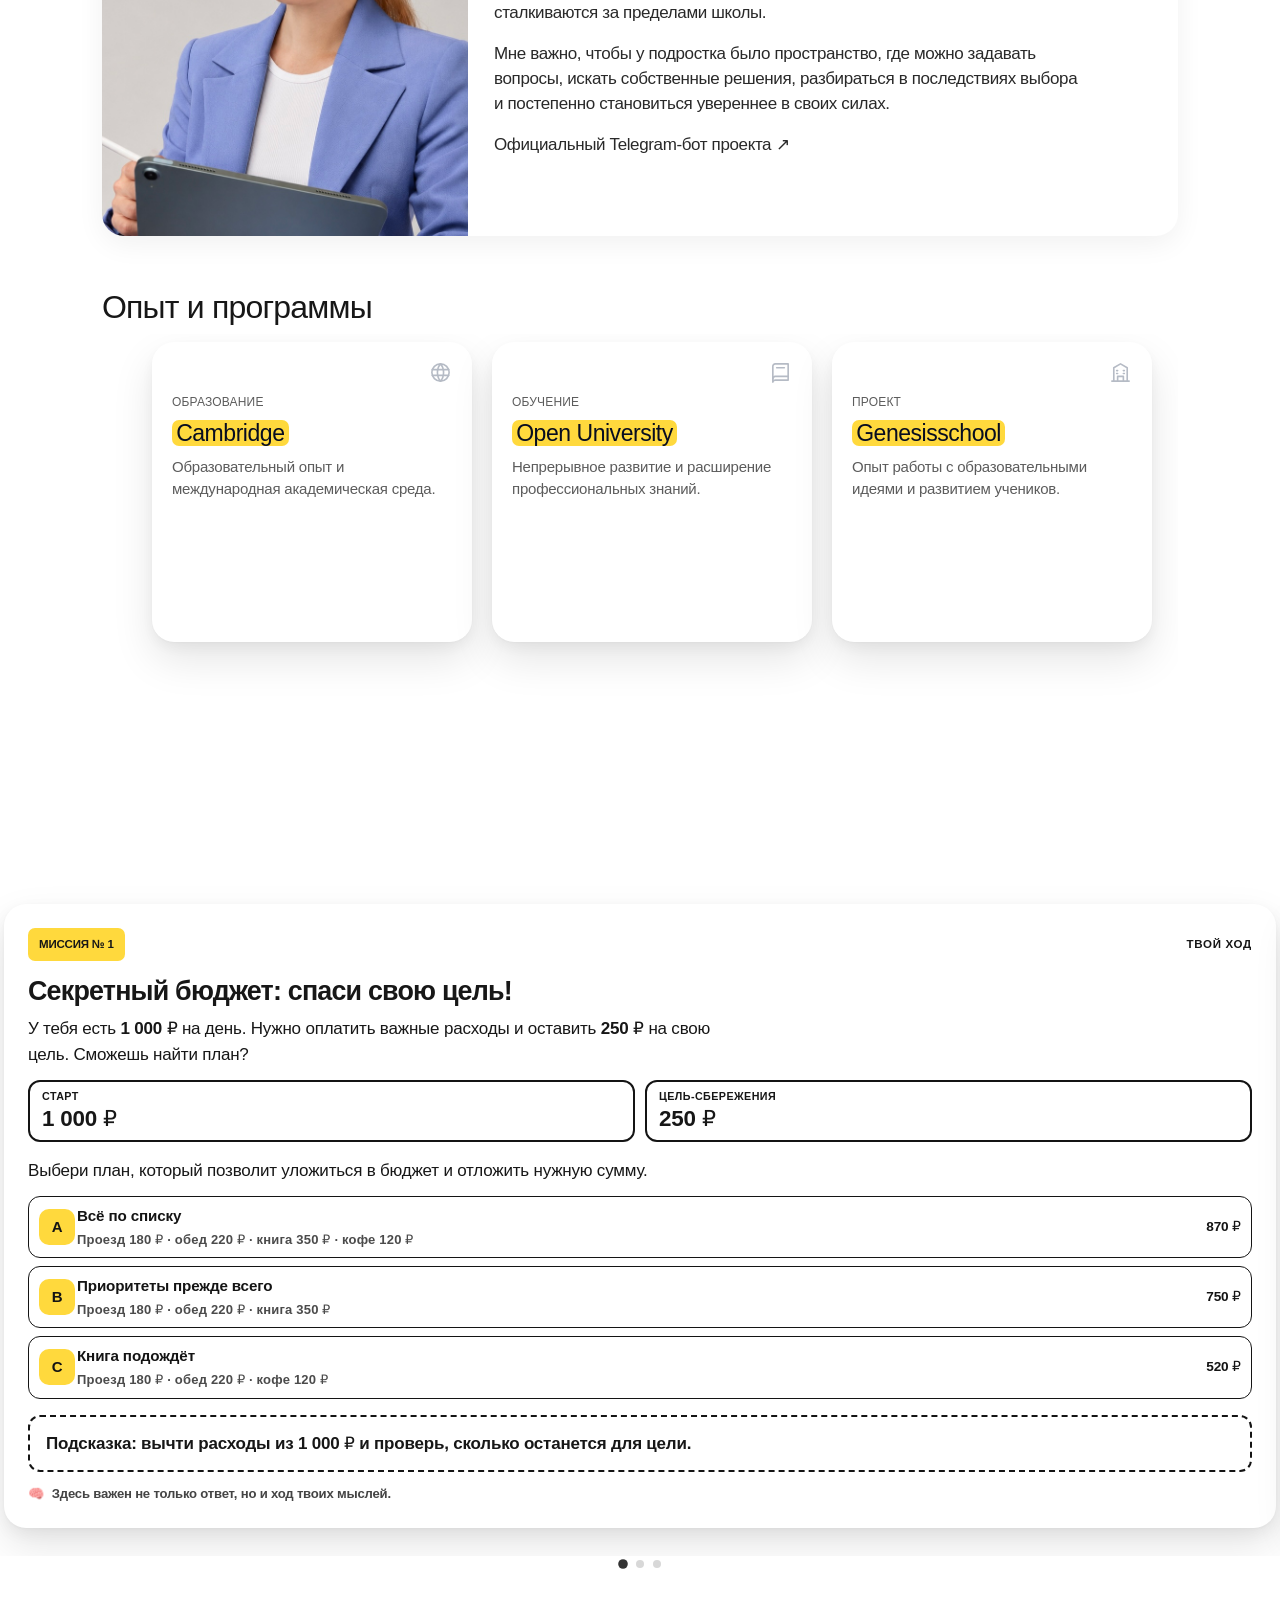
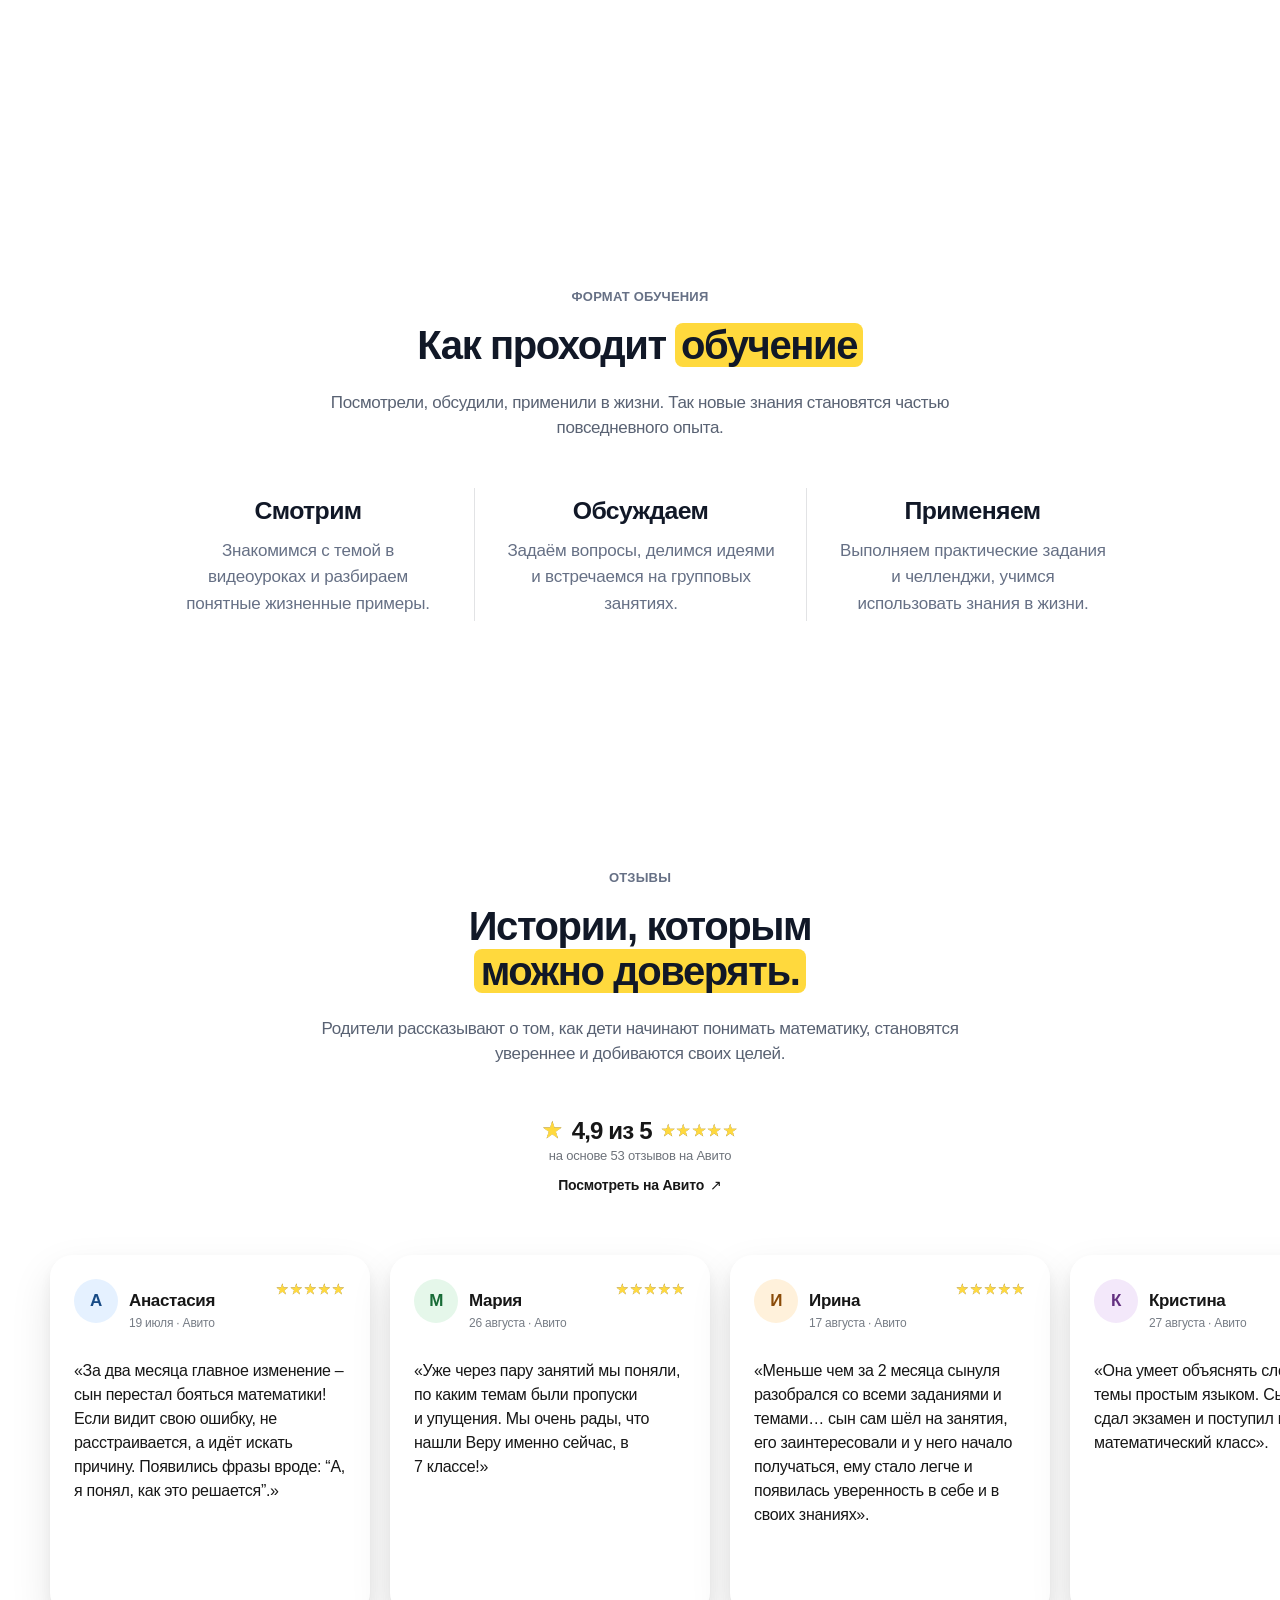
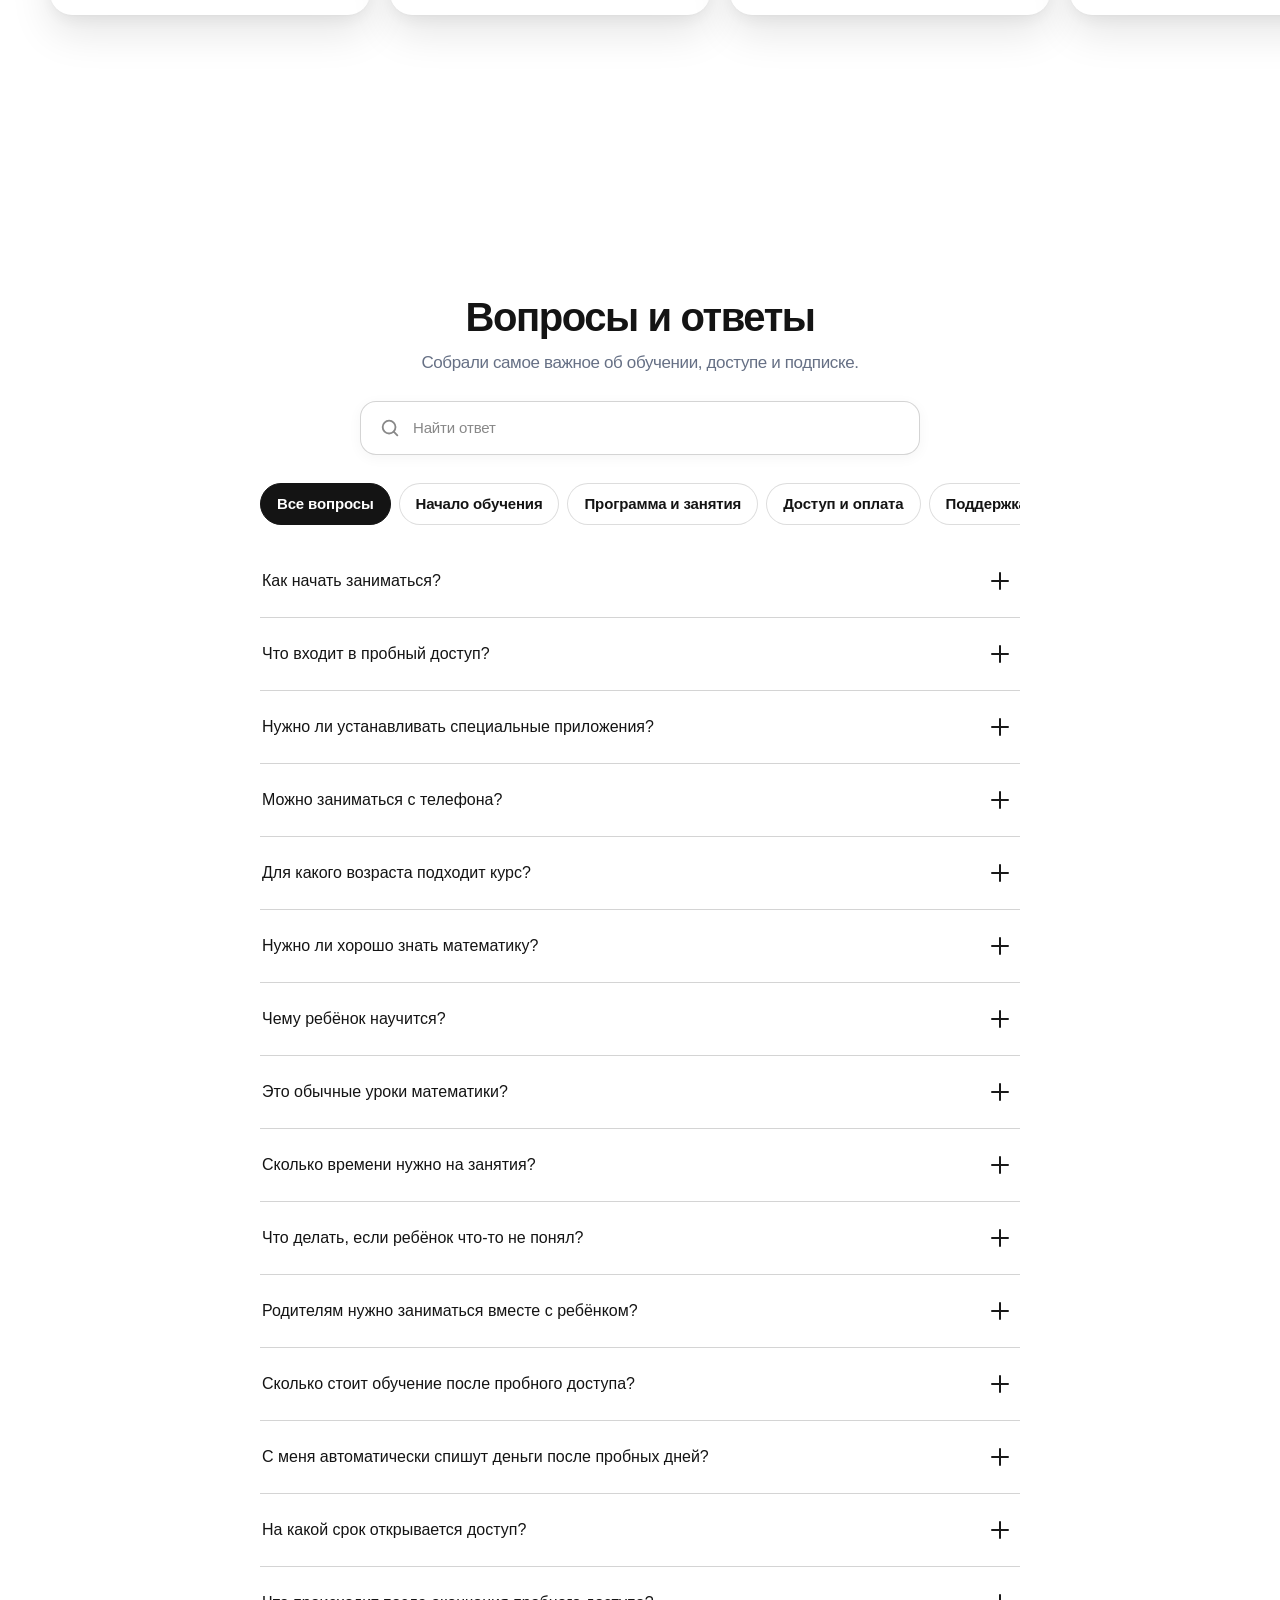
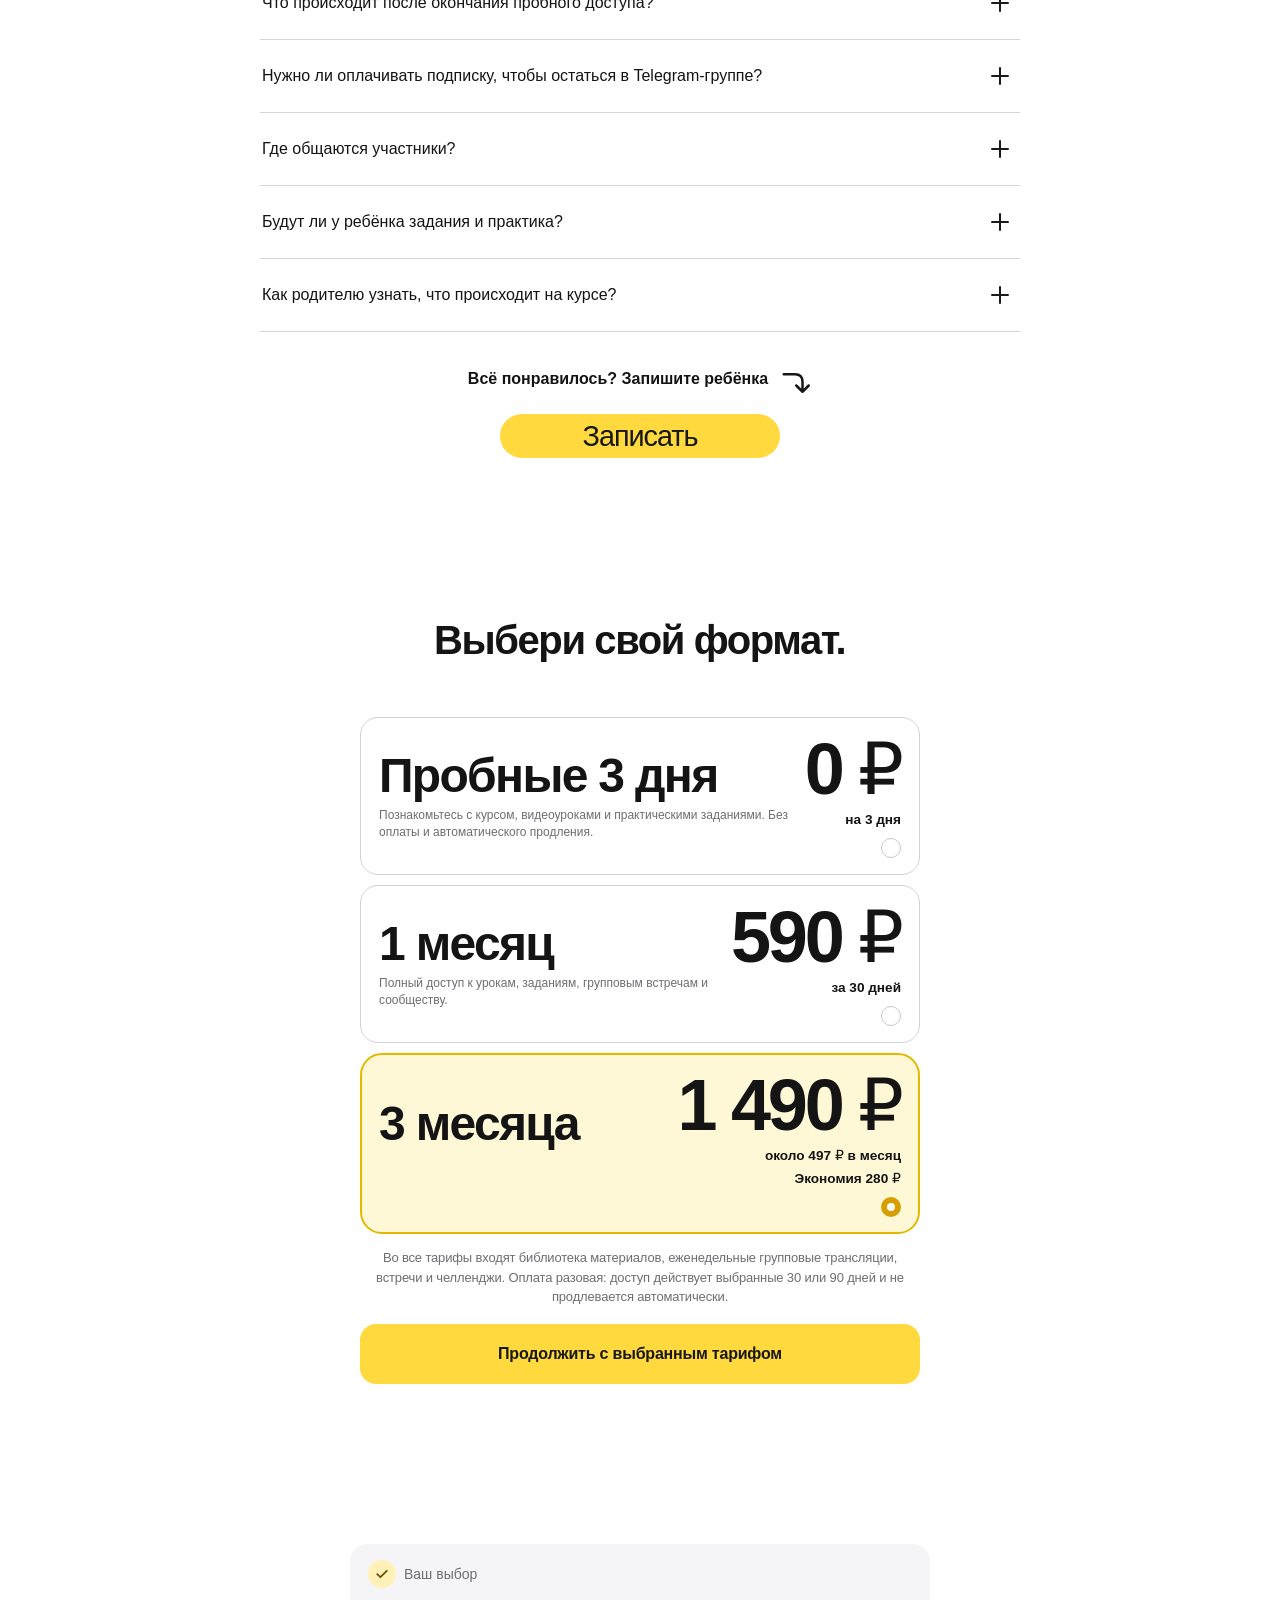
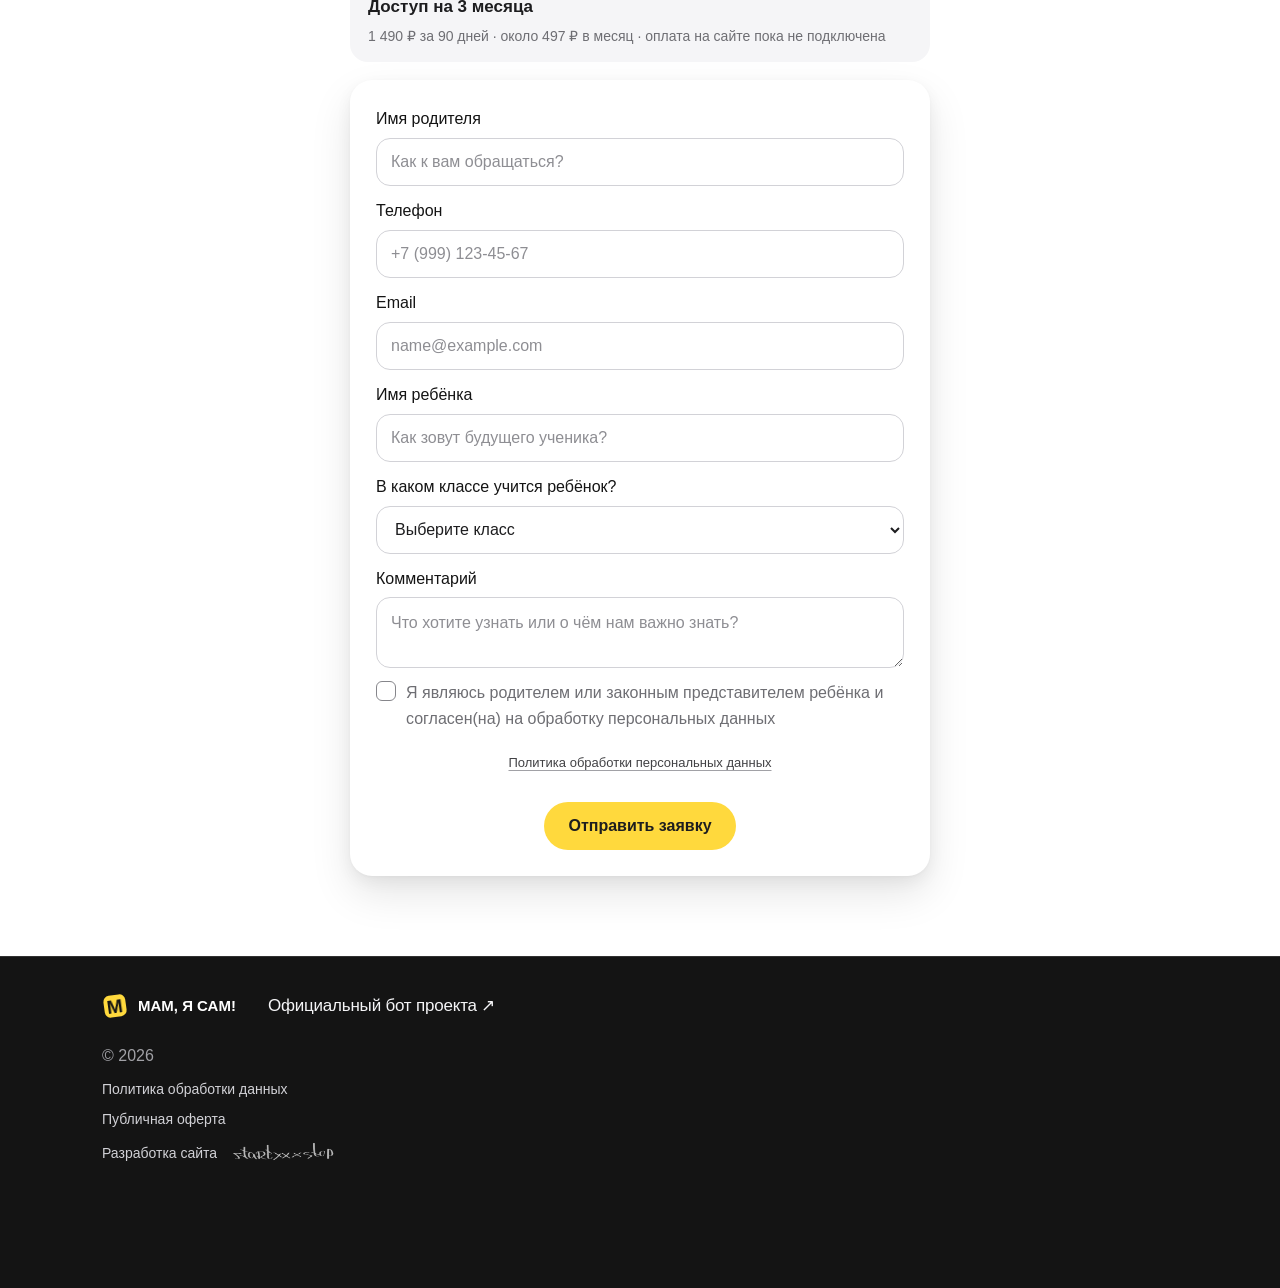
==== commit df65a3be: "Improve official project identity and Telegram bot verification readiness" ====
--- a/index.html
+++ b/index.html
@@ -7,12 +7,51 @@
 <link rel="stylesheet" href="styles-critical.css" />
 <script id="scroll-position-script" src="js/scroll-position.js"></script>
 
-<title>Курс финансовой грамотности для детей</title>
-<meta name="description" content="Финансовая грамотность для детей." />
+<title>«Мам, я сам!» — финансовая грамотность и самостоятельность для школьников 5–8 классов</title>
+<meta name="description" content="Практический курс Веры Романовой для школьников 5–8 классов: финансовая грамотность, математика и самостоятельность в реальных жизненных ситуациях." />
 <meta name="theme-color" content="#080d20" />
-<meta property="og:title" content="Курс финансовой грамотности для детей" />
-<meta property="og:description" content="Финансовая грамотность для детей." />
+<link rel="canonical" href="https://republic-585.github.io/mam-ya-sam/" />
 <meta property="og:type" content="website" />
+<meta property="og:site_name" content="Мам, я сам!" />
+<meta property="og:title" content="«Мам, я сам!» — курс финансовой грамотности для школьников 5–8 классов" />
+<meta property="og:description" content="Практический курс Веры Романовой: финансовая грамотность, математика и самостоятельность в реальных жизненных ситуациях." />
+<meta property="og:url" content="https://republic-585.github.io/mam-ya-sam/" />
+<meta property="og:locale" content="ru_RU" />
+<meta name="twitter:card" content="summary" />
+<meta name="twitter:title" content="«Мам, я сам!» — курс финансовой грамотности для школьников 5–8 классов" />
+<meta name="twitter:description" content="Финансовая грамотность, математика и самостоятельность для школьников 5–8 классов." />
+<script type="application/ld+json">
+{
+  "@context": "https://schema.org",
+  "@graph": [
+    {
+      "@type": "WebSite",
+      "@id": "https://republic-585.github.io/mam-ya-sam/#website",
+      "url": "https://republic-585.github.io/mam-ya-sam/",
+      "name": "Мам, я сам!",
+      "inLanguage": "ru-RU",
+      "publisher": { "@id": "https://republic-585.github.io/mam-ya-sam/#author" }
+    },
+    {
+      "@type": "Person",
+      "@id": "https://republic-585.github.io/mam-ya-sam/#author",
+      "name": "Вера Романова",
+      "url": "https://republic-585.github.io/mam-ya-sam/#about",
+      "sameAs": ["https://t.me/VeraRomanowa"]
+    },
+    {
+      "@type": "Course",
+      "@id": "https://republic-585.github.io/mam-ya-sam/#course",
+      "name": "«Мам, я сам!» — практический курс финансовой грамотности и самостоятельности",
+      "description": "Практический курс для школьников 5–8 классов, объединяющий финансовую грамотность, математику и реальные жизненные ситуации.",
+      "inLanguage": "ru-RU",
+      "educationalLevel": "5–8 классы",
+      "provider": { "@id": "https://republic-585.github.io/mam-ya-sam/#author" },
+      "url": "https://republic-585.github.io/mam-ya-sam/"
+    }
+  ]
+}
+</script>
 <link rel="icon" type="image/svg+xml" href="favicon.svg?v=2" />
 <link rel="apple-touch-icon" href="favicon.svg?v=2" />
 
@@ -416,6 +455,7 @@
           <p>Я верю, что образование должно помогать не только получать знания, но и понимать мир, самостоятельно мыслить и применять изученное в жизни.</p>
           <p>Эту идею я закладываю в «Мам, я сам!»: соединить финансовую грамотность, математику и практические задачи, с которыми подростки сталкиваются за пределами школы.</p>
           <p>Мне важно, чтобы у подростка было пространство, где можно задавать вопросы, искать собственные решения, разбираться в последствиях выбора и постепенно становиться увереннее в своих силах.</p>
+          <p class="about-v2__official-bot-link"><a href="https://t.me/mam_ya_sam_bot" target="_blank" rel="noopener noreferrer" aria-label="Открыть официальный Telegram-бот проекта Мам, я сам">Официальный Telegram-бот проекта <span aria-hidden="true">↗</span></a></p>
         </div>
         
       </div>
@@ -948,6 +988,7 @@
 <footer class="footer">
   <div class="wrap footer__in">
     <a href="#" class="logo" aria-label="Мам, я сам! – наверх"><span class="logo__dot"></span><span class="logo__text"><span class="logo__name">МАМ, Я САМ!</span></span></a>
+    <a class="footer__official-bot" href="https://t.me/mam_ya_sam_bot" target="_blank" rel="noopener noreferrer">Официальный бот проекта ↗</a>
     <div class="footer__legal">
       <small>© 2026</small>
       <nav class="footer__links" aria-label="Правовая информация">
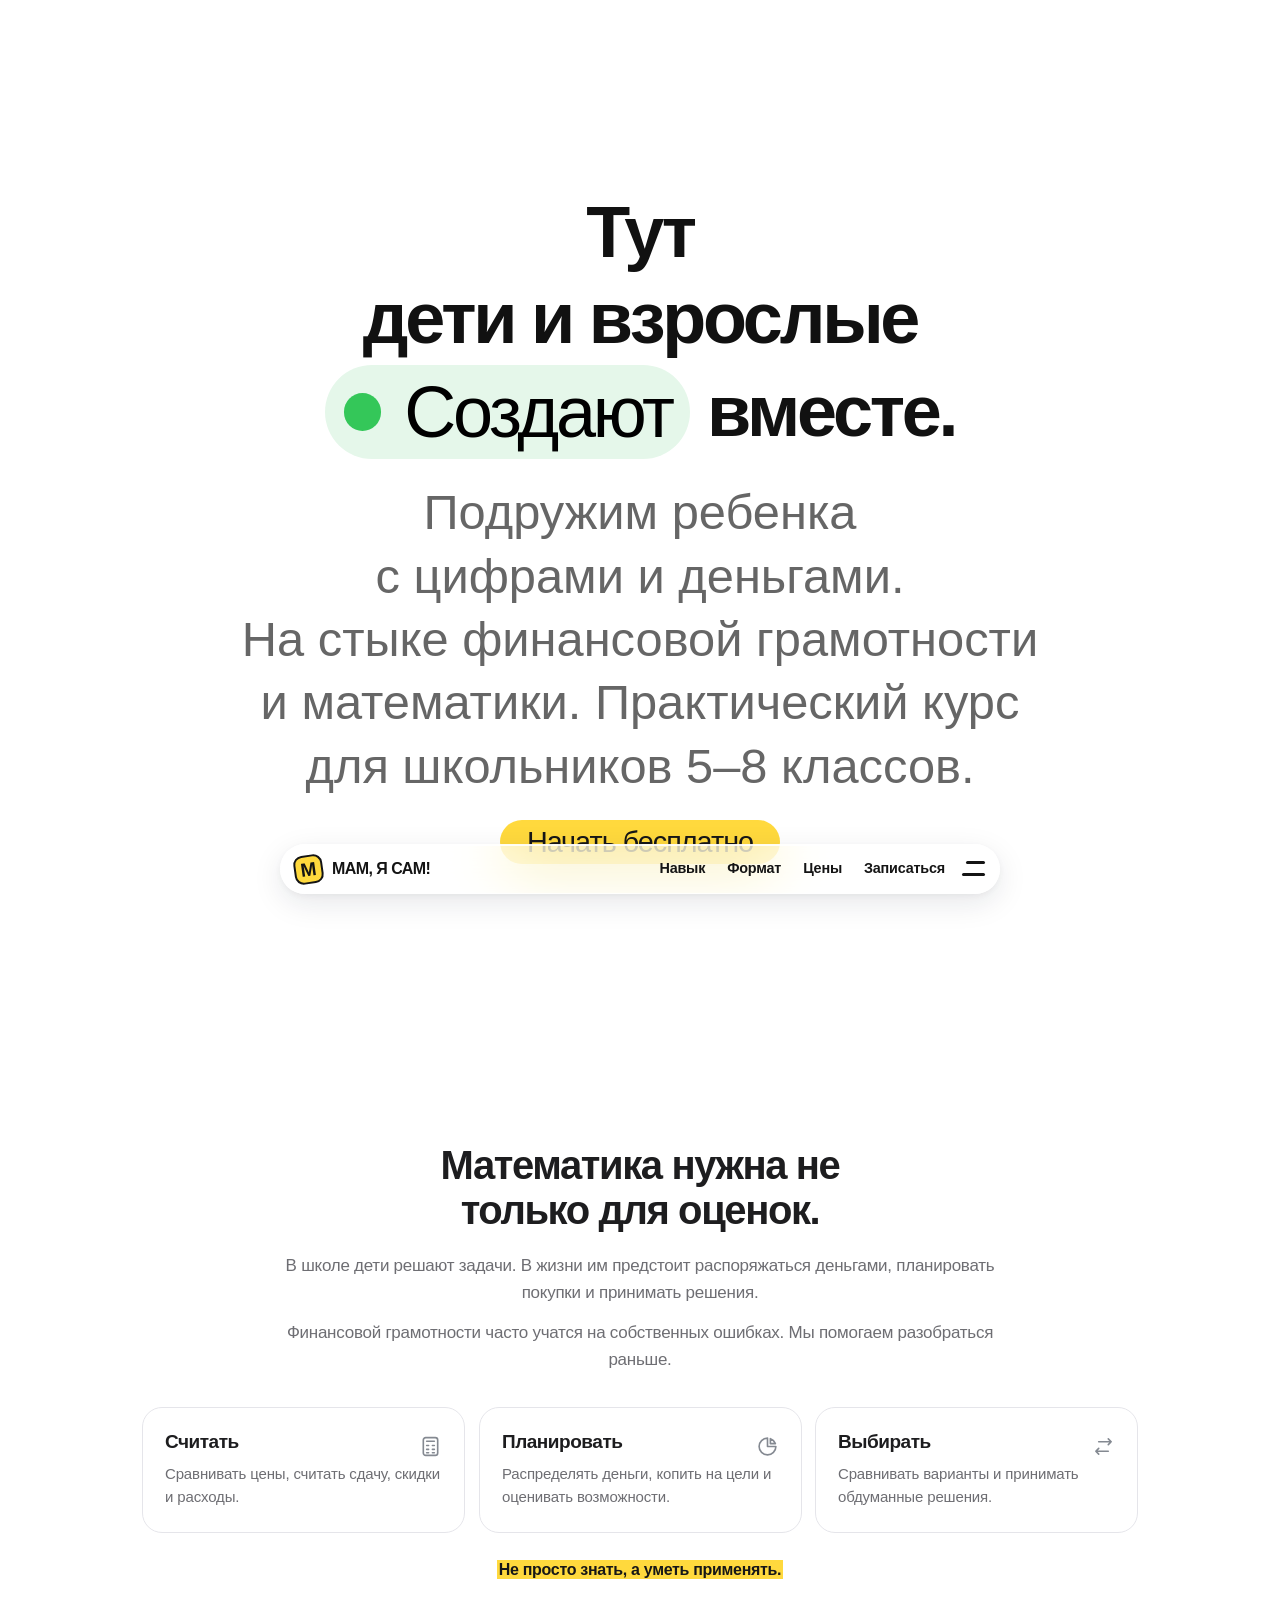
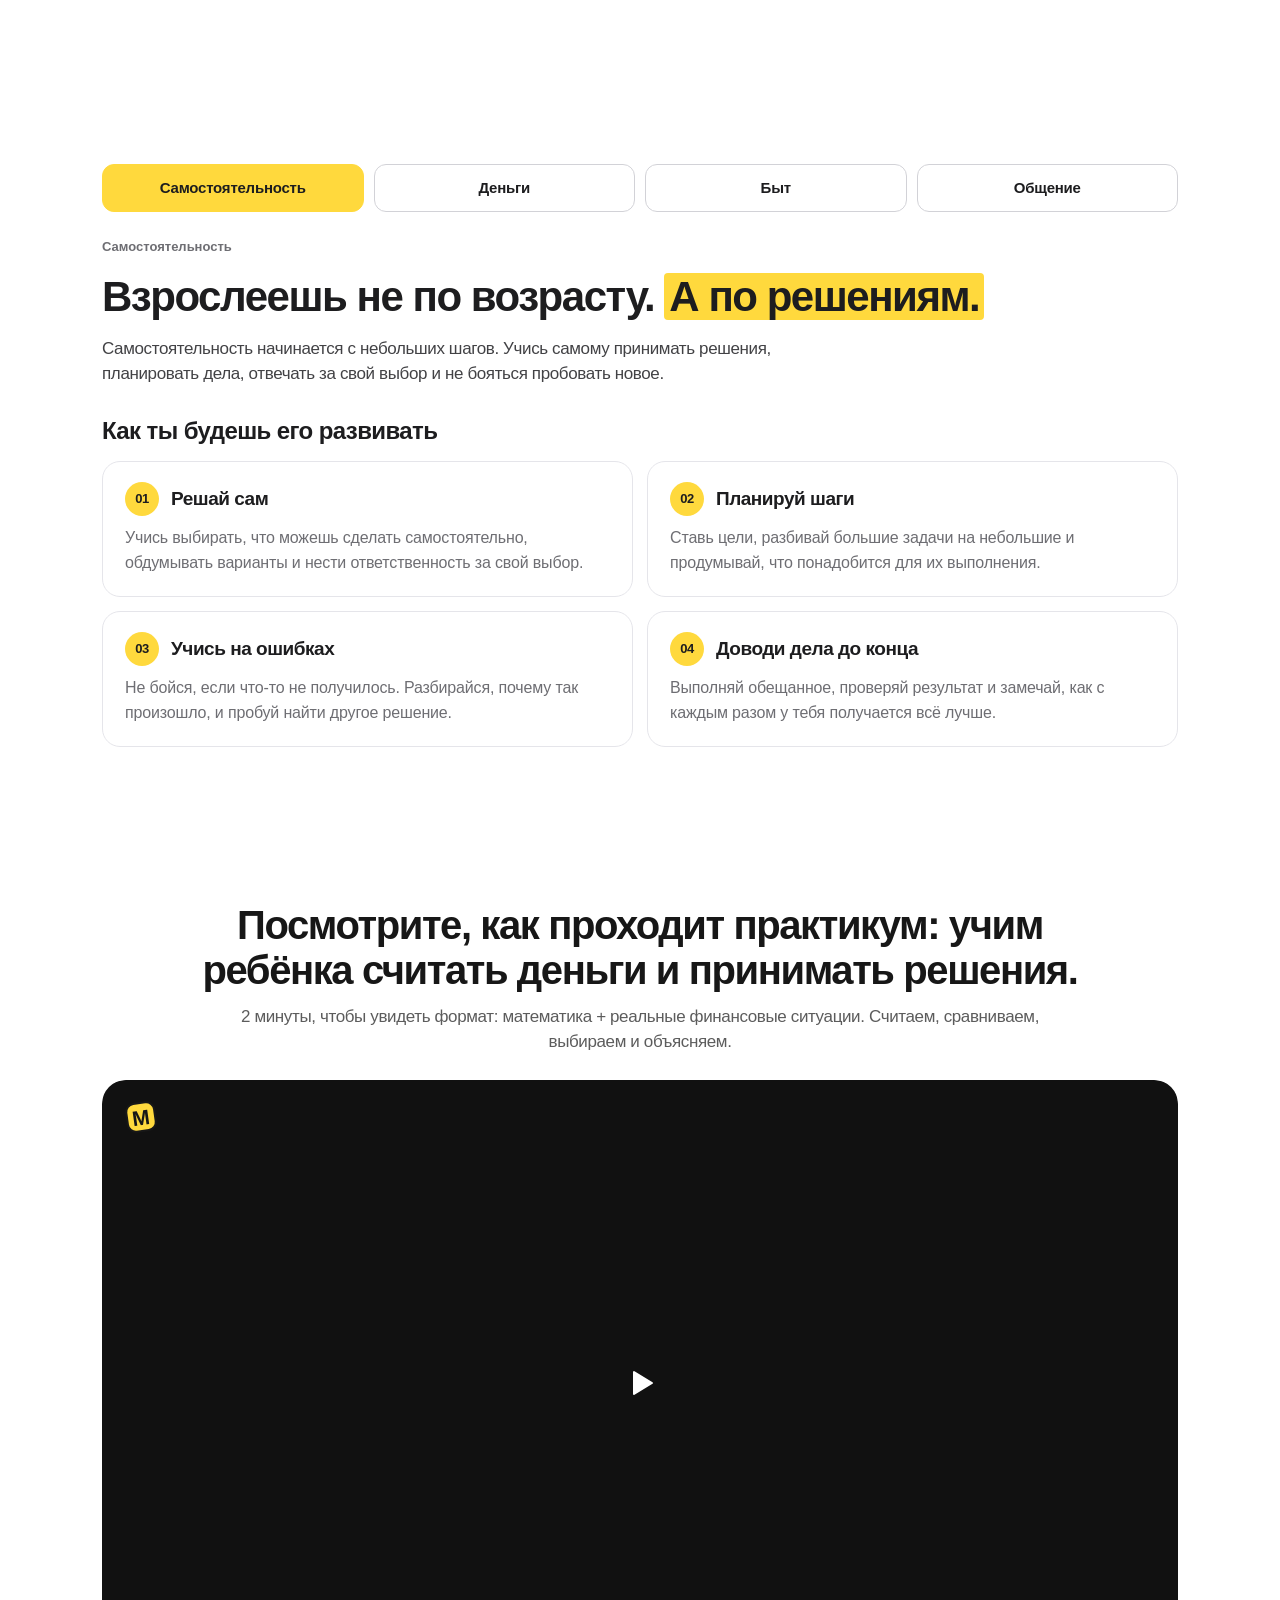
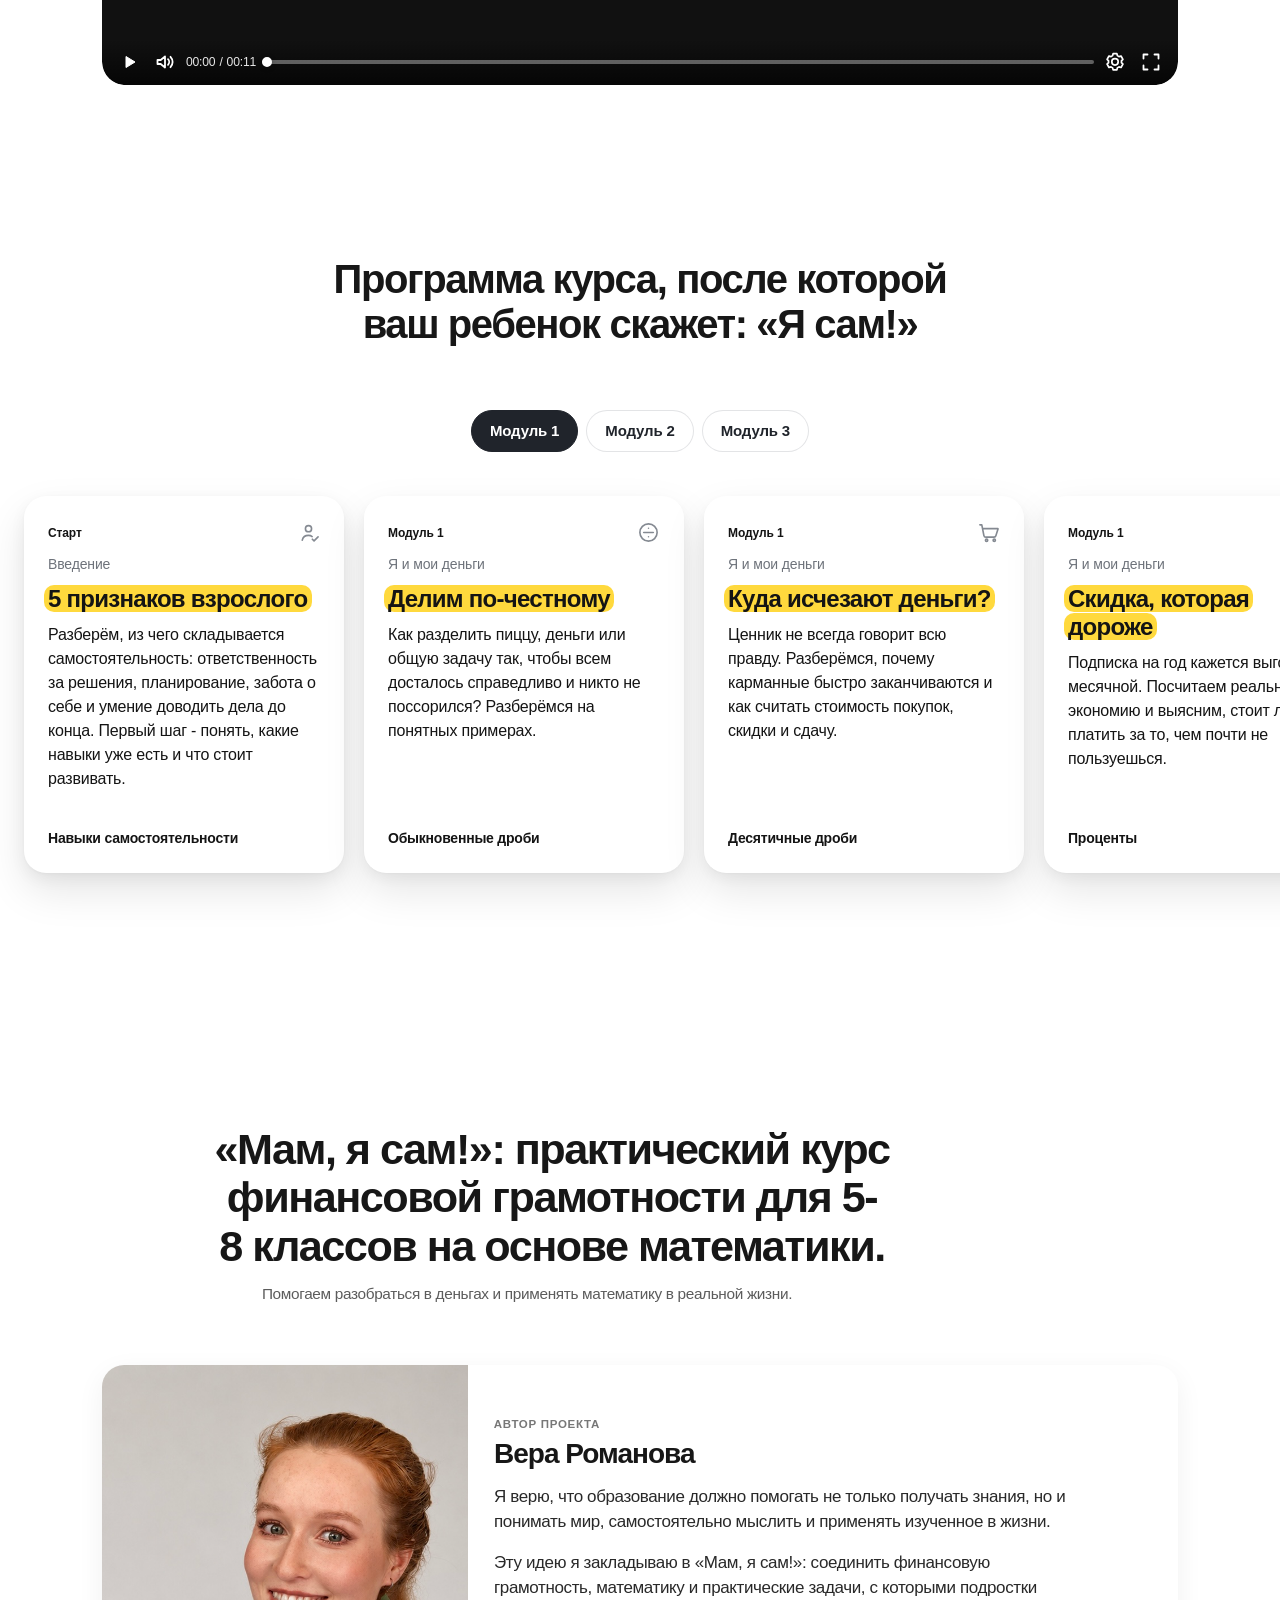
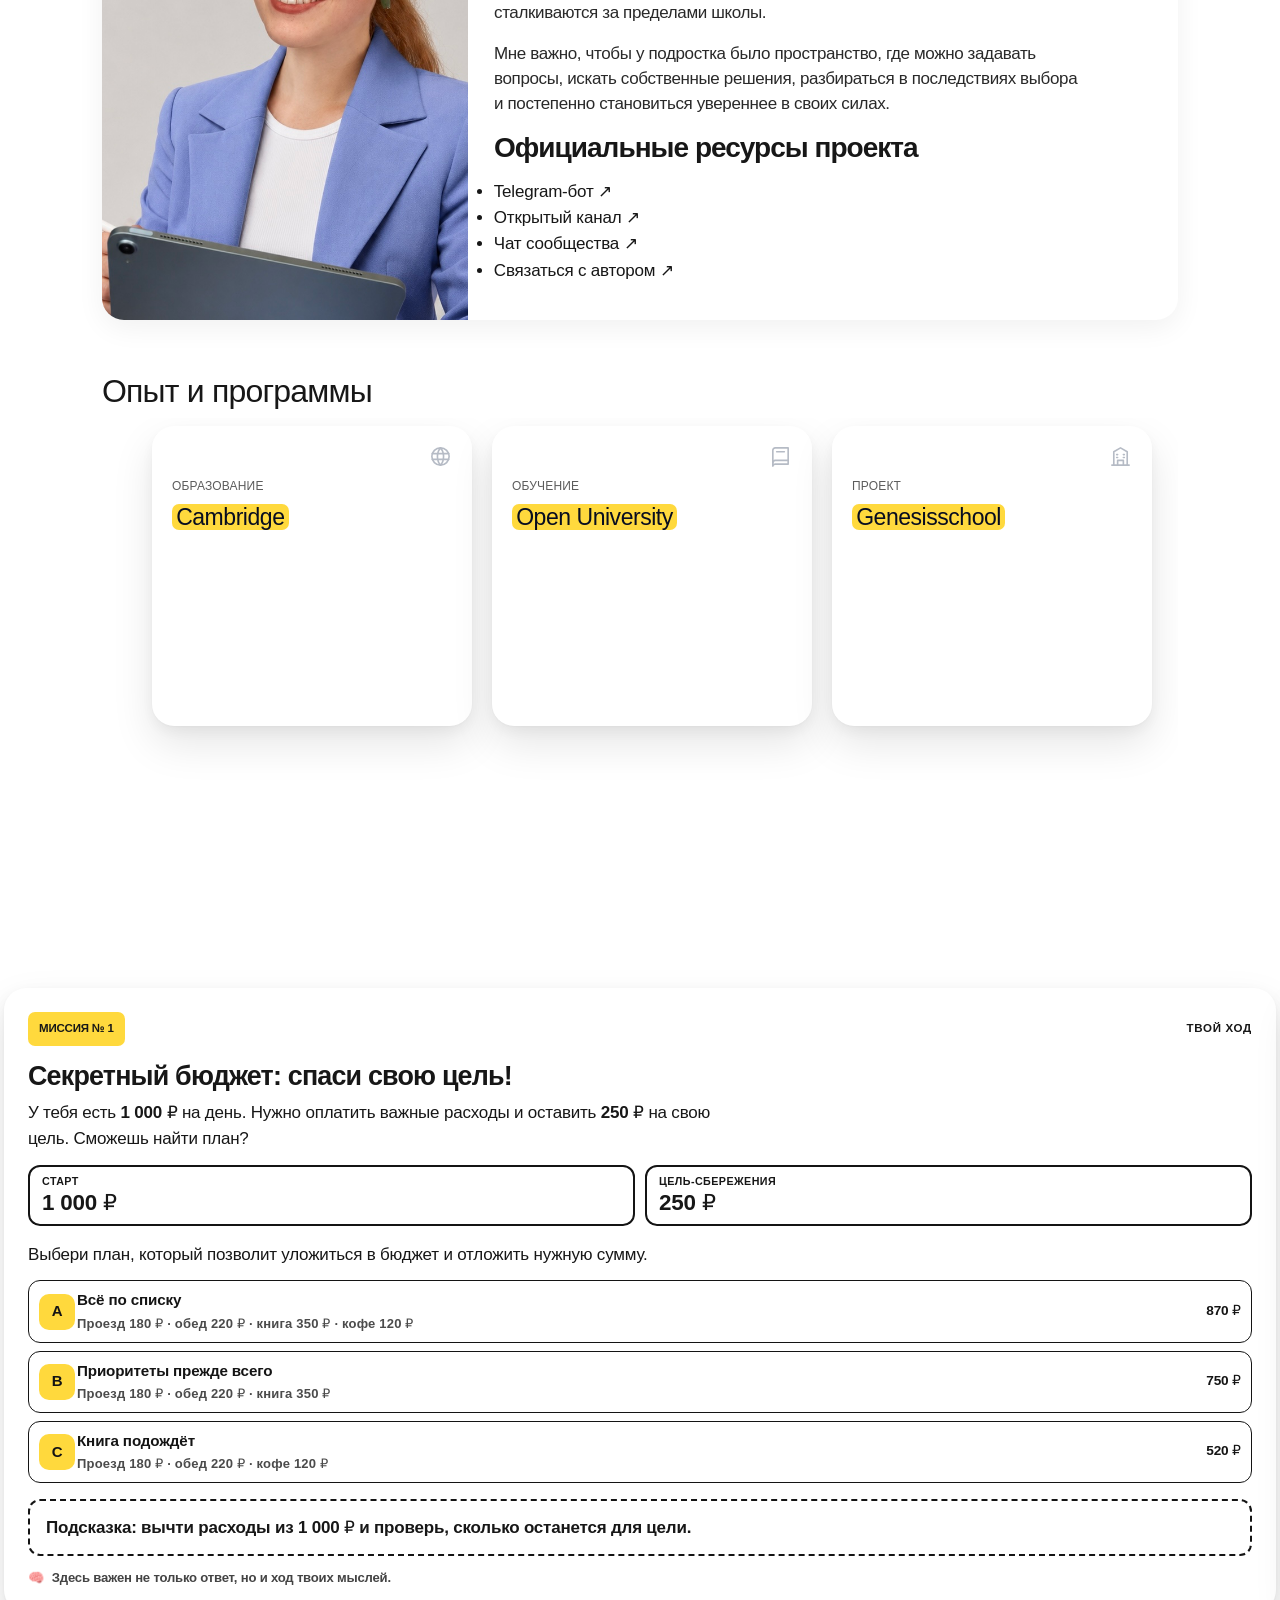
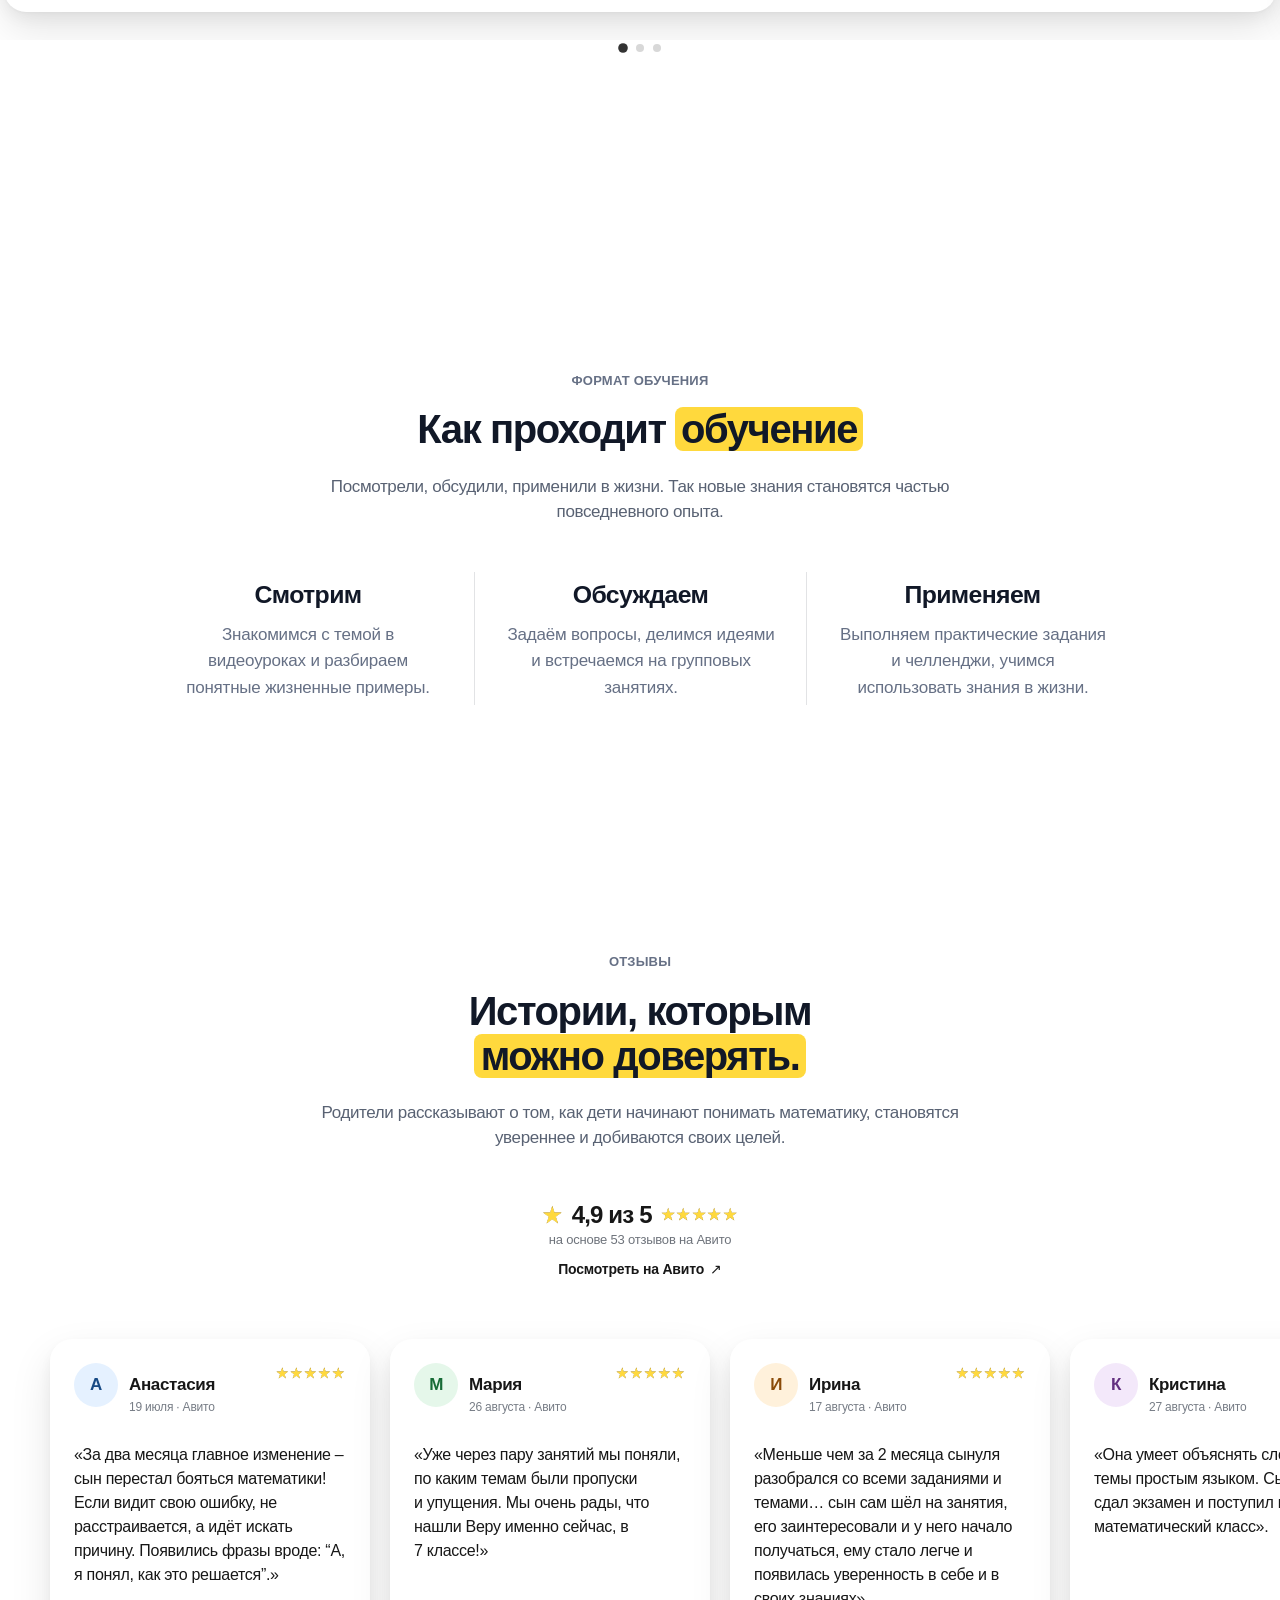
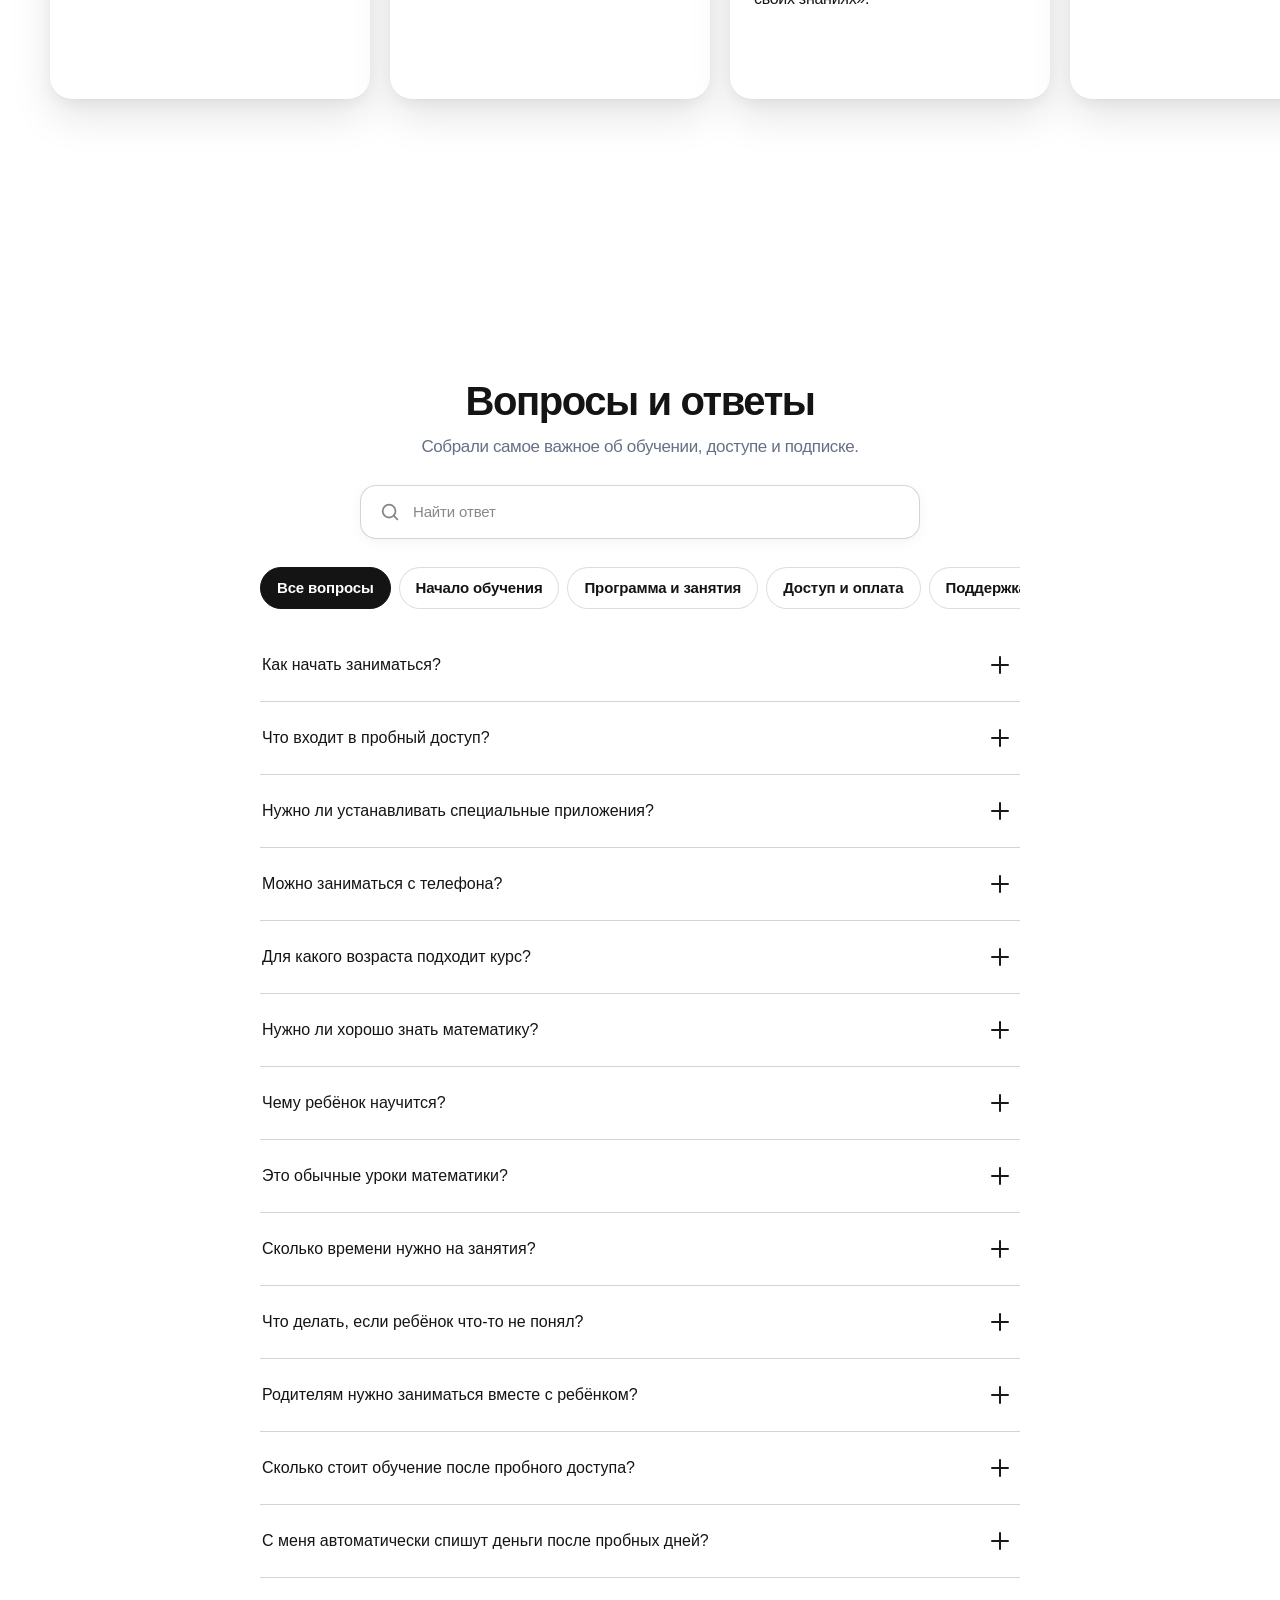
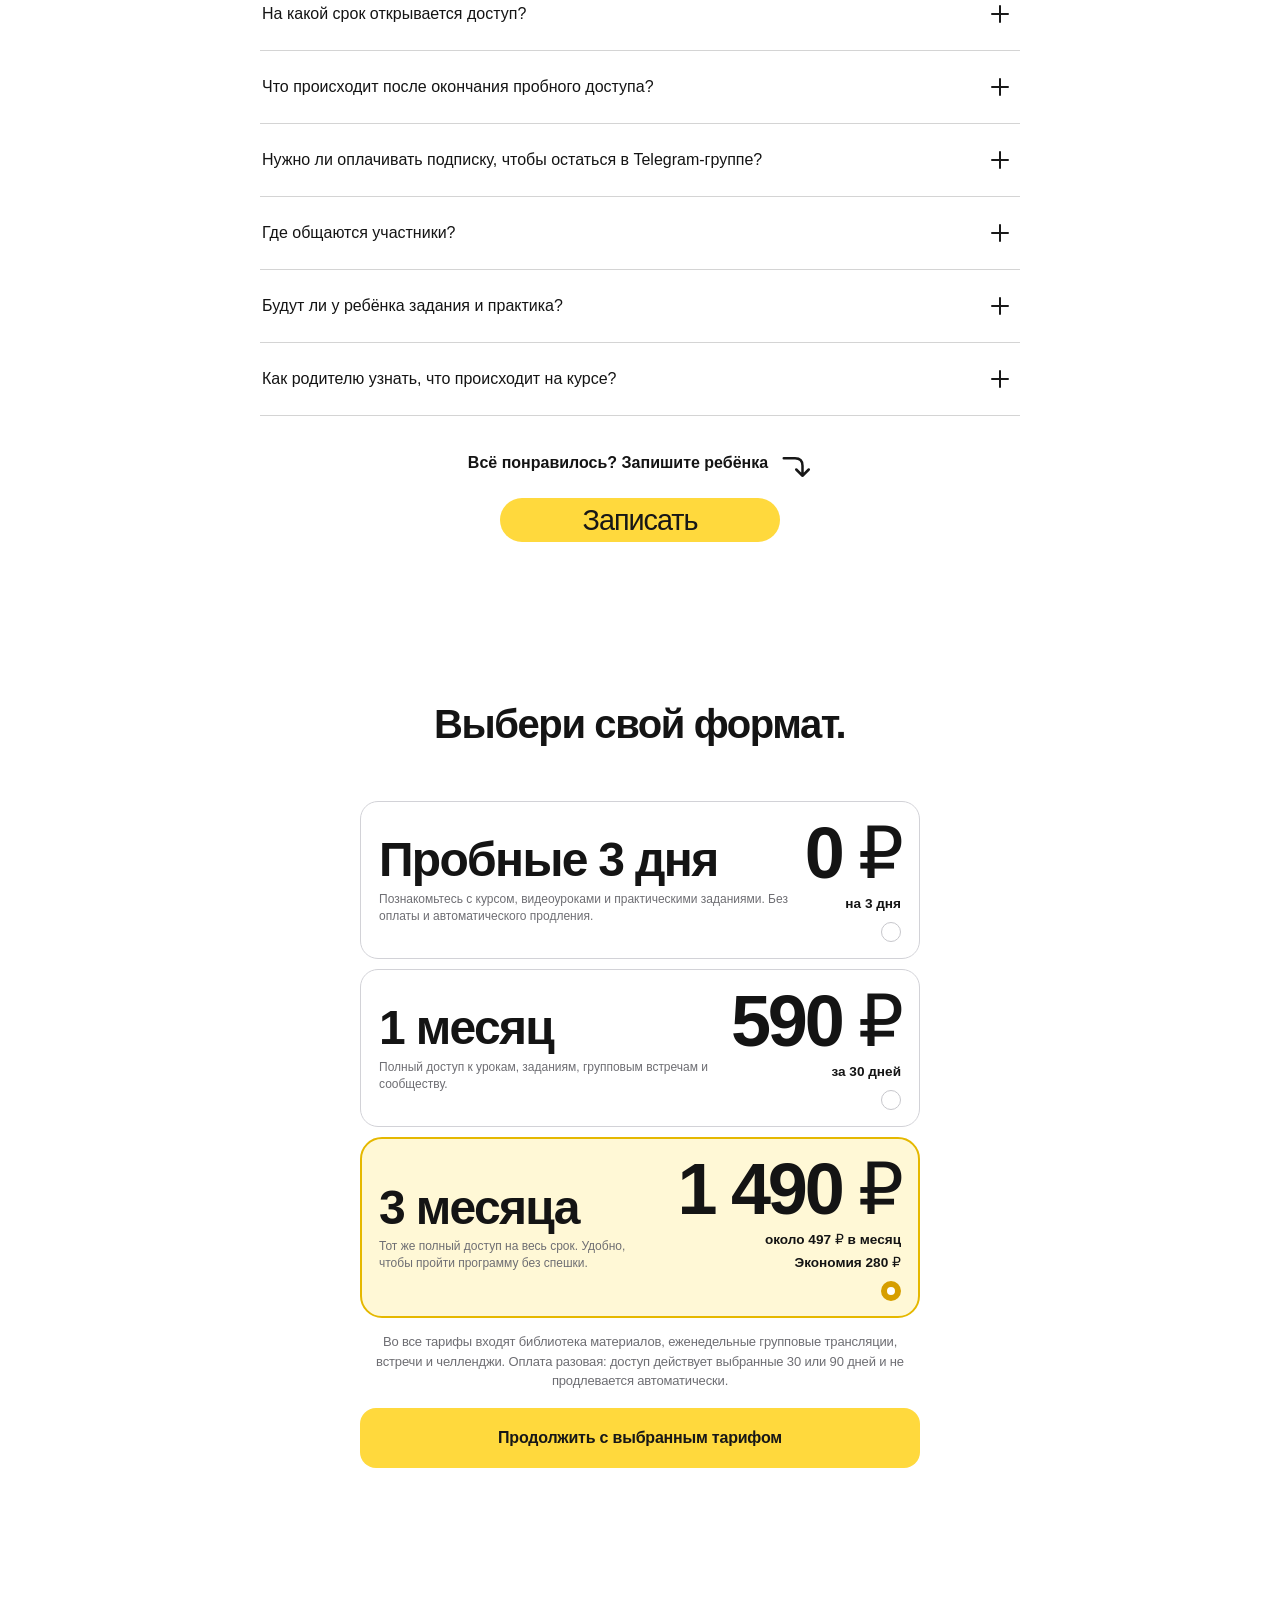
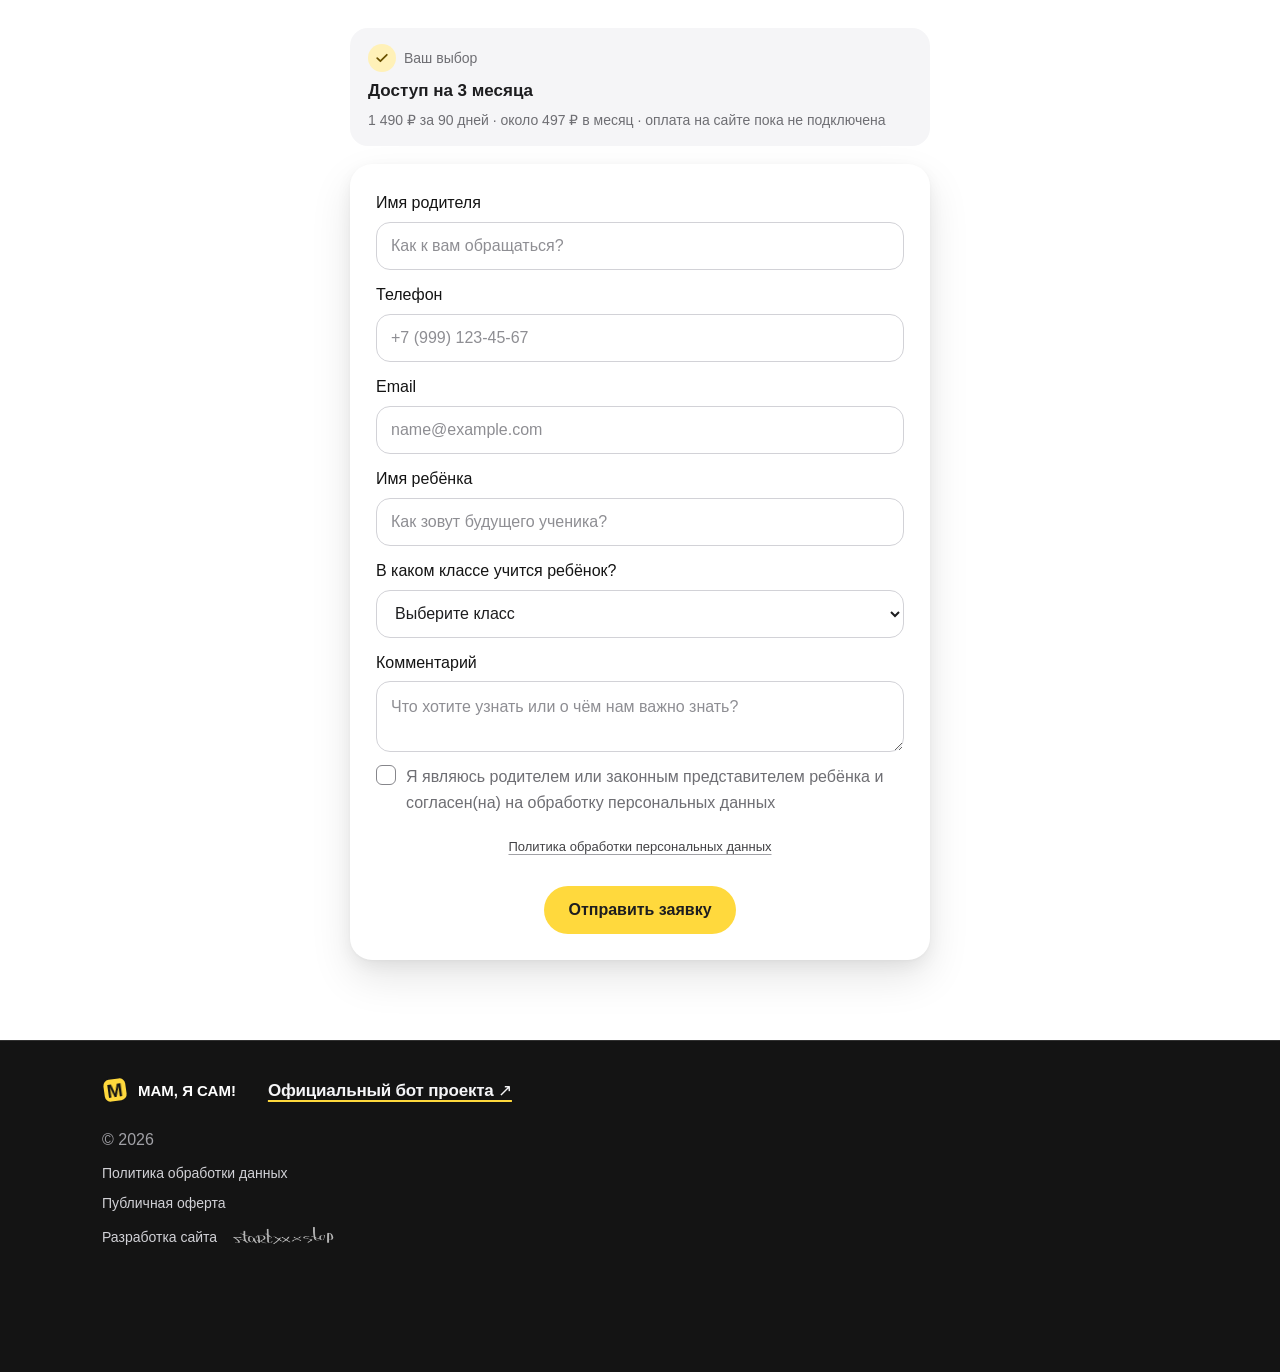
==== commit ff9af8b1: "Add official project resource links" ====
--- a/index.html
+++ b/index.html
@@ -455,7 +455,15 @@
           <p>Я верю, что образование должно помогать не только получать знания, но и понимать мир, самостоятельно мыслить и применять изученное в жизни.</p>
           <p>Эту идею я закладываю в «Мам, я сам!»: соединить финансовую грамотность, математику и практические задачи, с которыми подростки сталкиваются за пределами школы.</p>
           <p>Мне важно, чтобы у подростка было пространство, где можно задавать вопросы, искать собственные решения, разбираться в последствиях выбора и постепенно становиться увереннее в своих силах.</p>
-          <p class="about-v2__official-bot-link"><a href="https://t.me/mam_ya_sam_bot" target="_blank" rel="noopener noreferrer" aria-label="Открыть официальный Telegram-бот проекта Мам, я сам">Официальный Telegram-бот проекта <span aria-hidden="true">↗</span></a></p>
+          <div class="about-v2__official-resources" aria-label="Официальные ресурсы проекта">
+          <h3>Официальные ресурсы проекта</h3>
+          <ul>
+            <li><a href="https://t.me/mam_ya_sam_bot" target="_blank" rel="noopener noreferrer">Telegram-бот <span aria-hidden="true">↗</span></a></li>
+            <li><a href="https://t.me/maam_ya_sam" target="_blank" rel="noopener noreferrer">Открытый канал <span aria-hidden="true">↗</span></a></li>
+            <li><a href="https://t.me/maam_ya_sam_chat" target="_blank" rel="noopener noreferrer">Чат сообщества <span aria-hidden="true">↗</span></a></li>
+            <li><a href="https://t.me/VeraRomanowa" target="_blank" rel="noopener noreferrer">Связаться с автором <span aria-hidden="true">↗</span></a></li>
+          </ul>
+        </div>
         </div>
         
       </div>
--- a/styles-14.css
+++ b/styles-14.css
@@ -1099,3 +1099,19 @@
     background:rgba(255,255,255,.92)!important;
   }
 }
+
+
+/* Official Telegram bot link: verification and visitor trust */
+.about-v2__official-bot-link { margin-top: 1.25rem; }
+.about-v2__official-bot-link a,
+.footer__official-bot {
+  color: inherit;
+  font-weight: 600;
+  text-decoration: underline;
+  text-decoration-color: #FFD93D;
+  text-decoration-thickness: 2px;
+  text-underline-offset: 4px;
+}
+.about-v2__official-bot-link a:hover,
+.footer__official-bot:hover { text-decoration-color: currentColor; }
+.footer__official-bot { align-self: center; }
